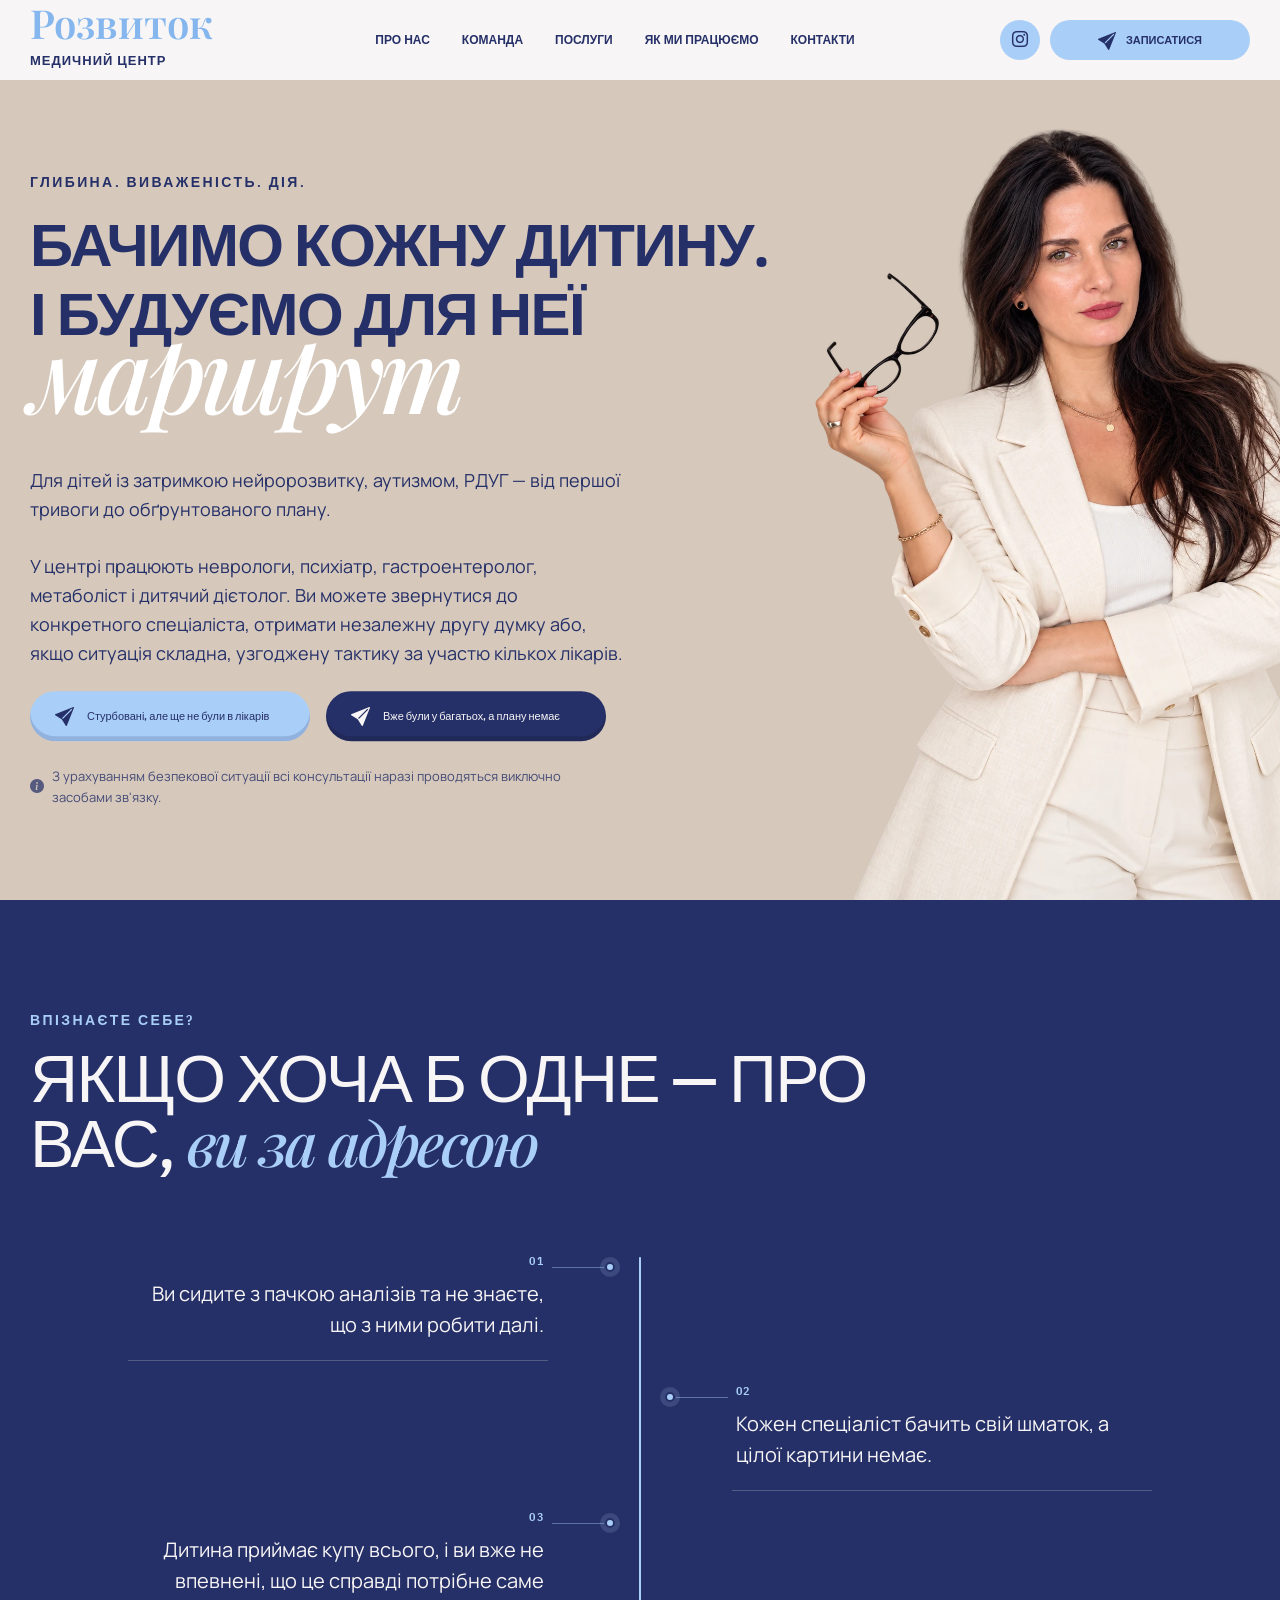
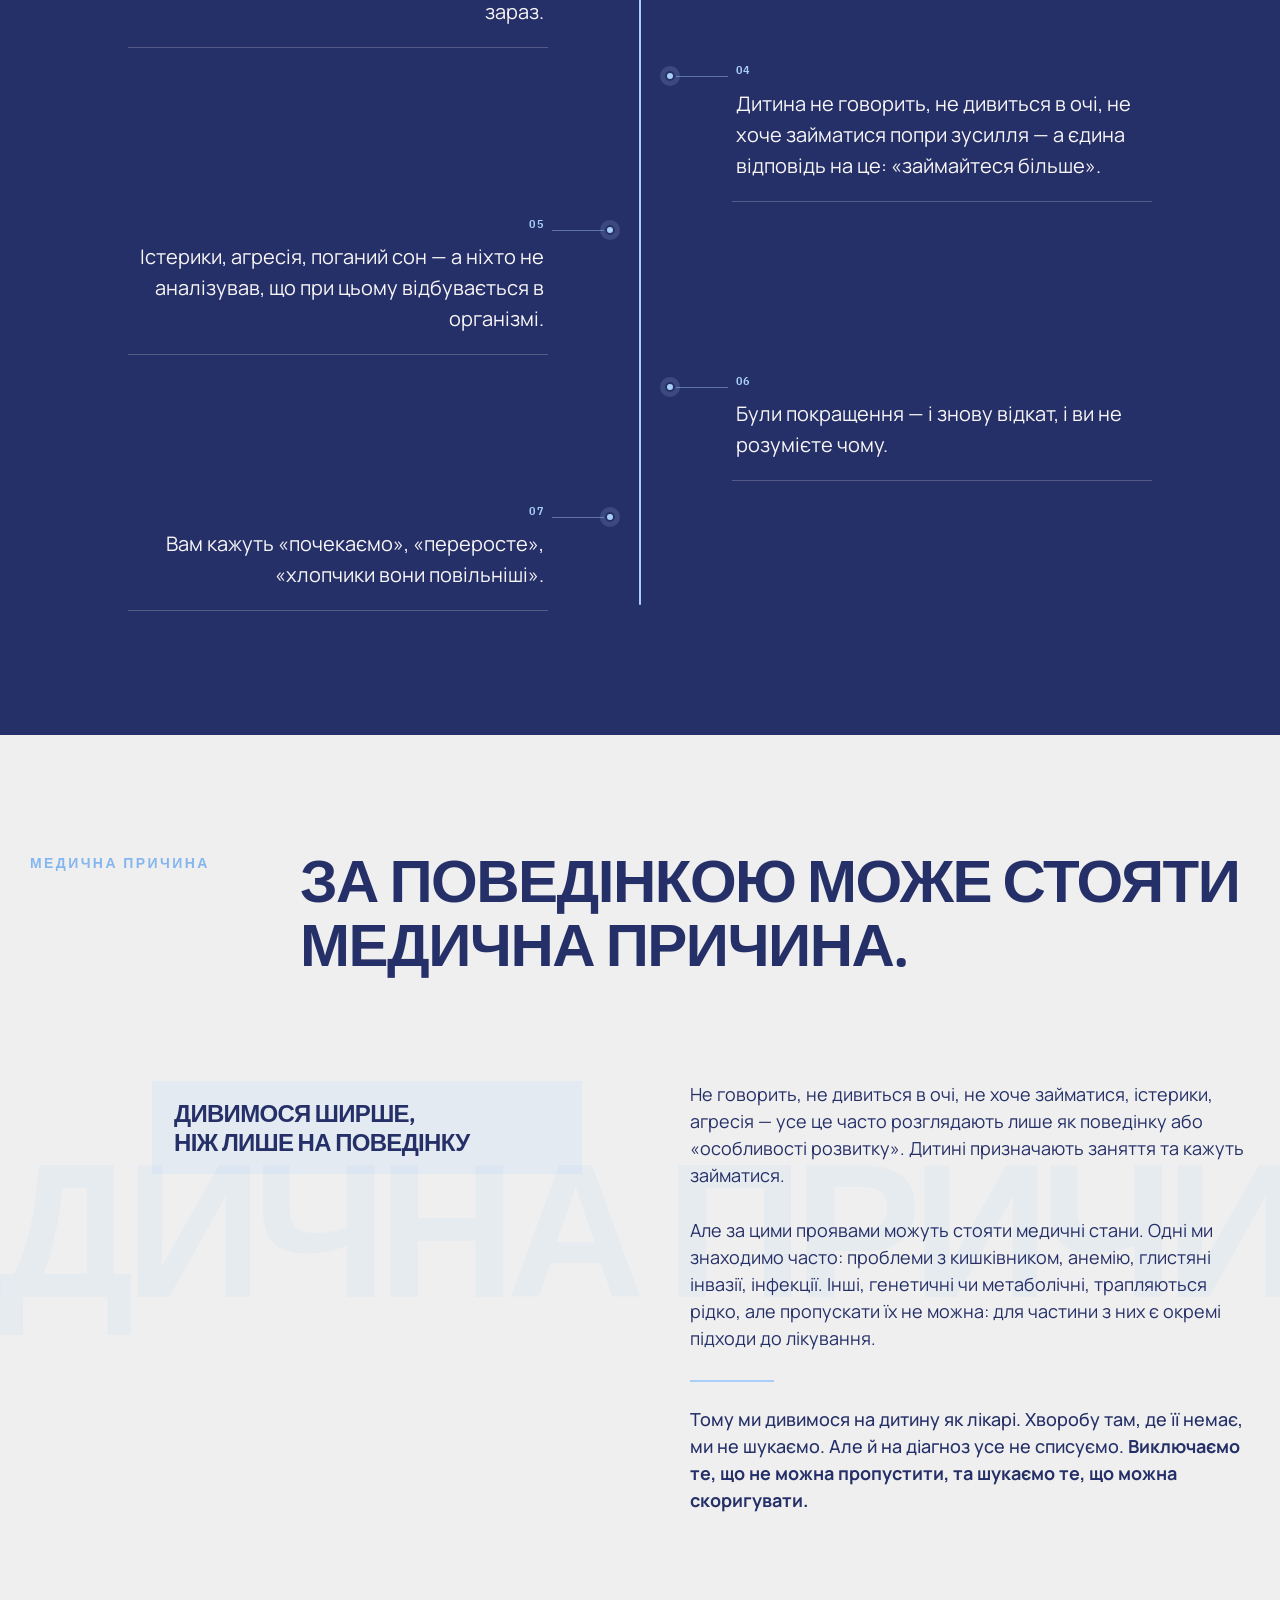
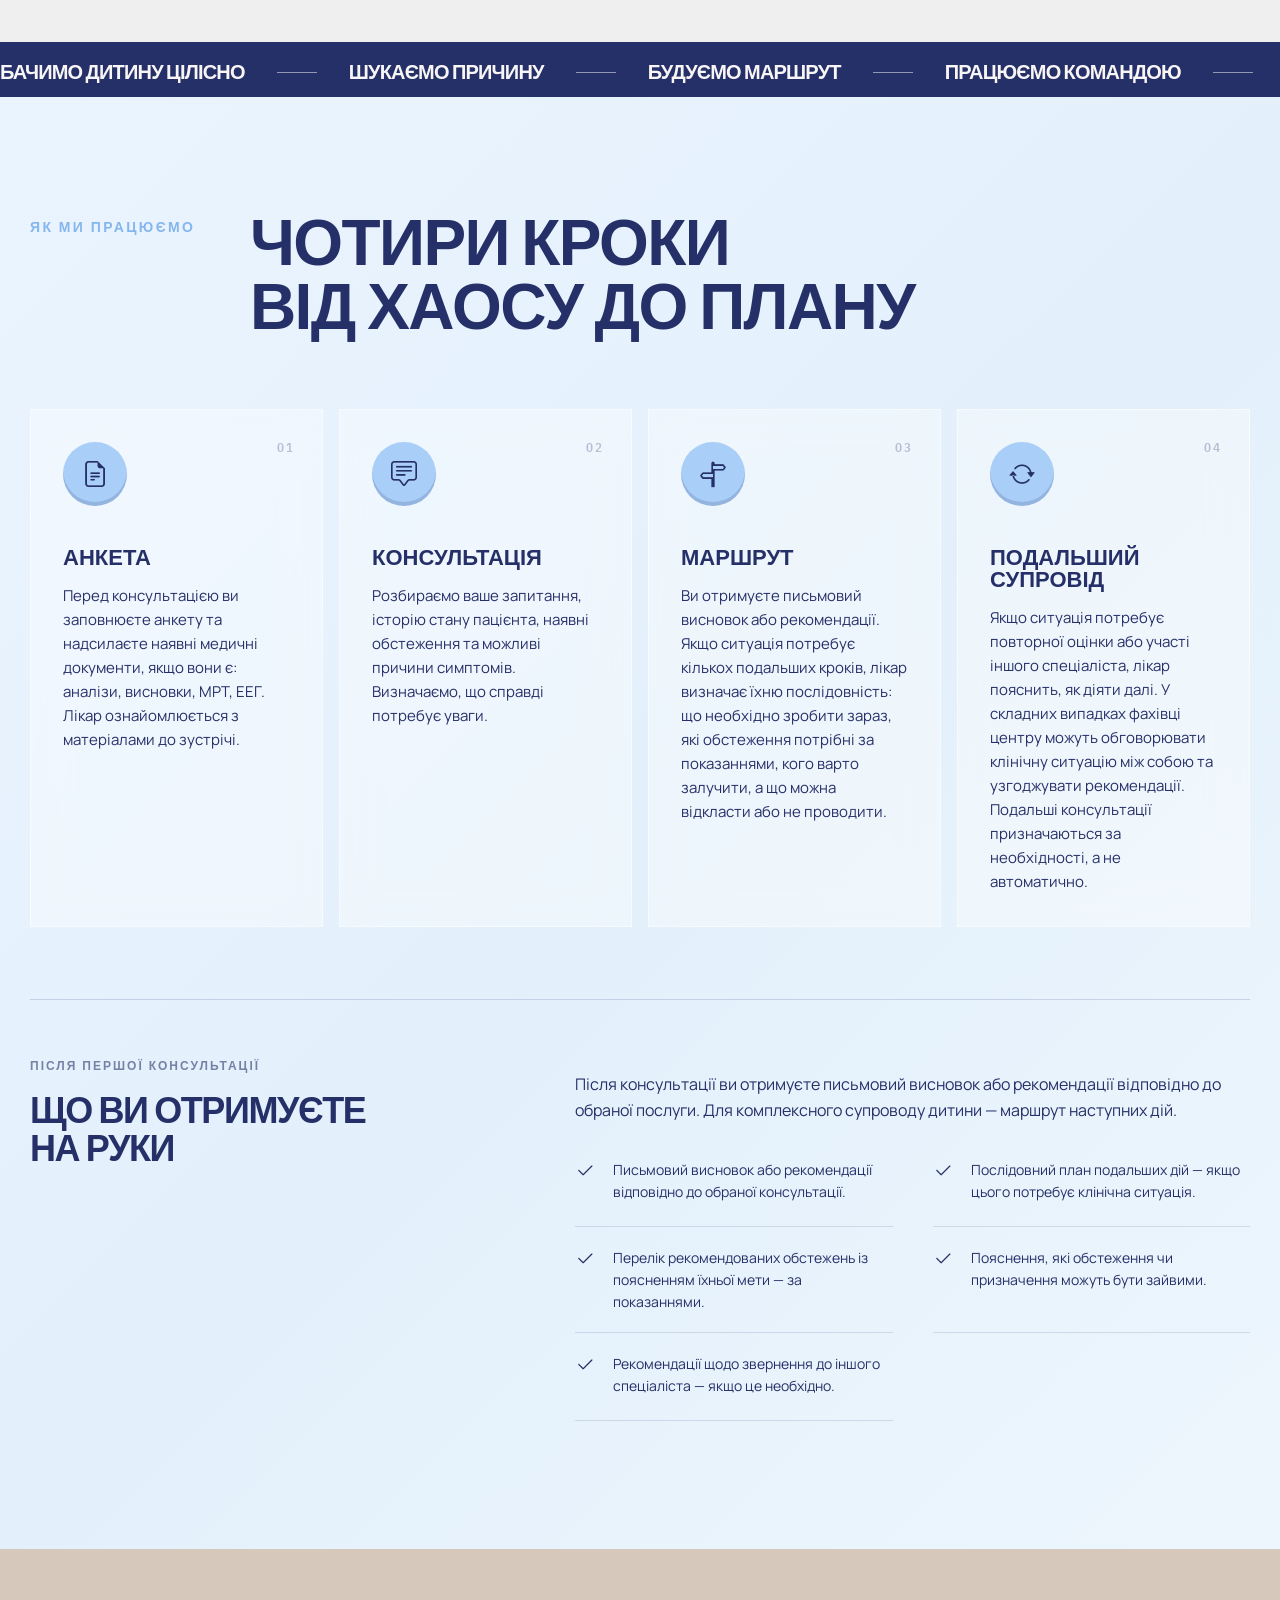
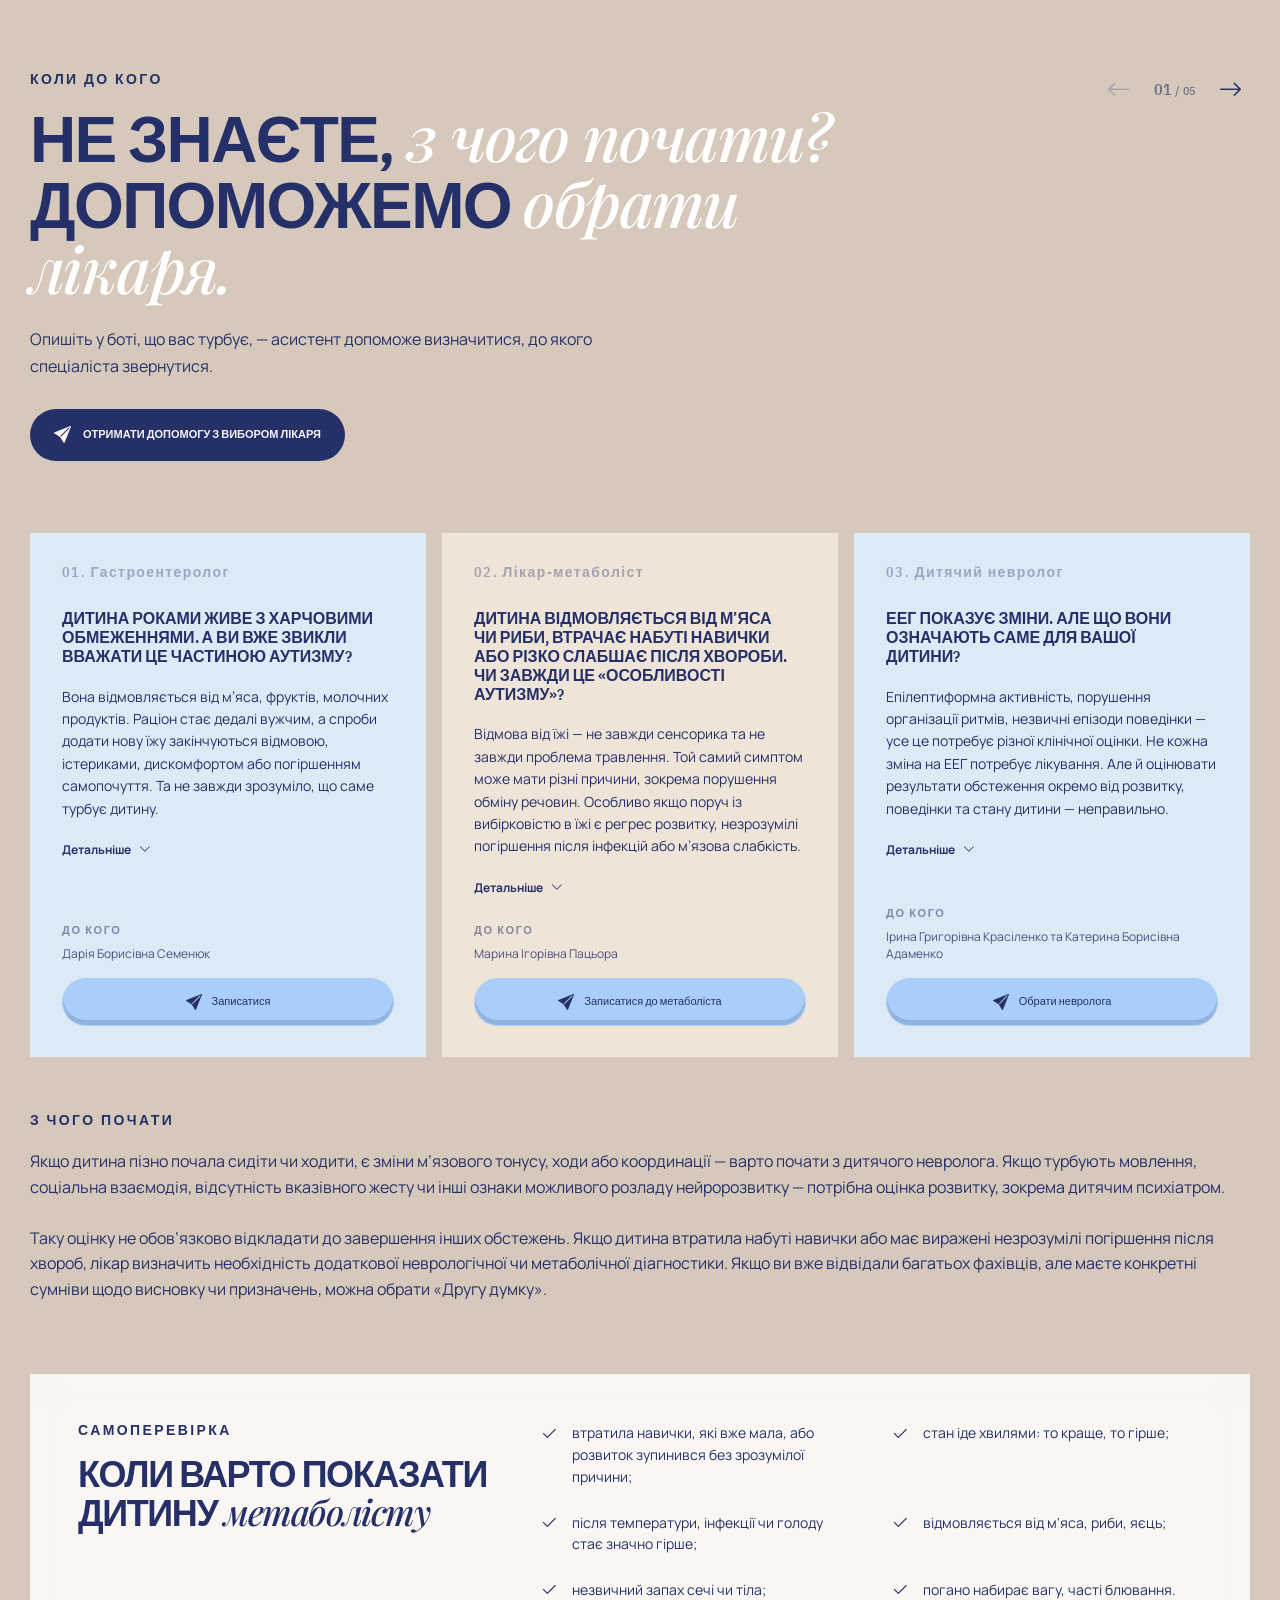
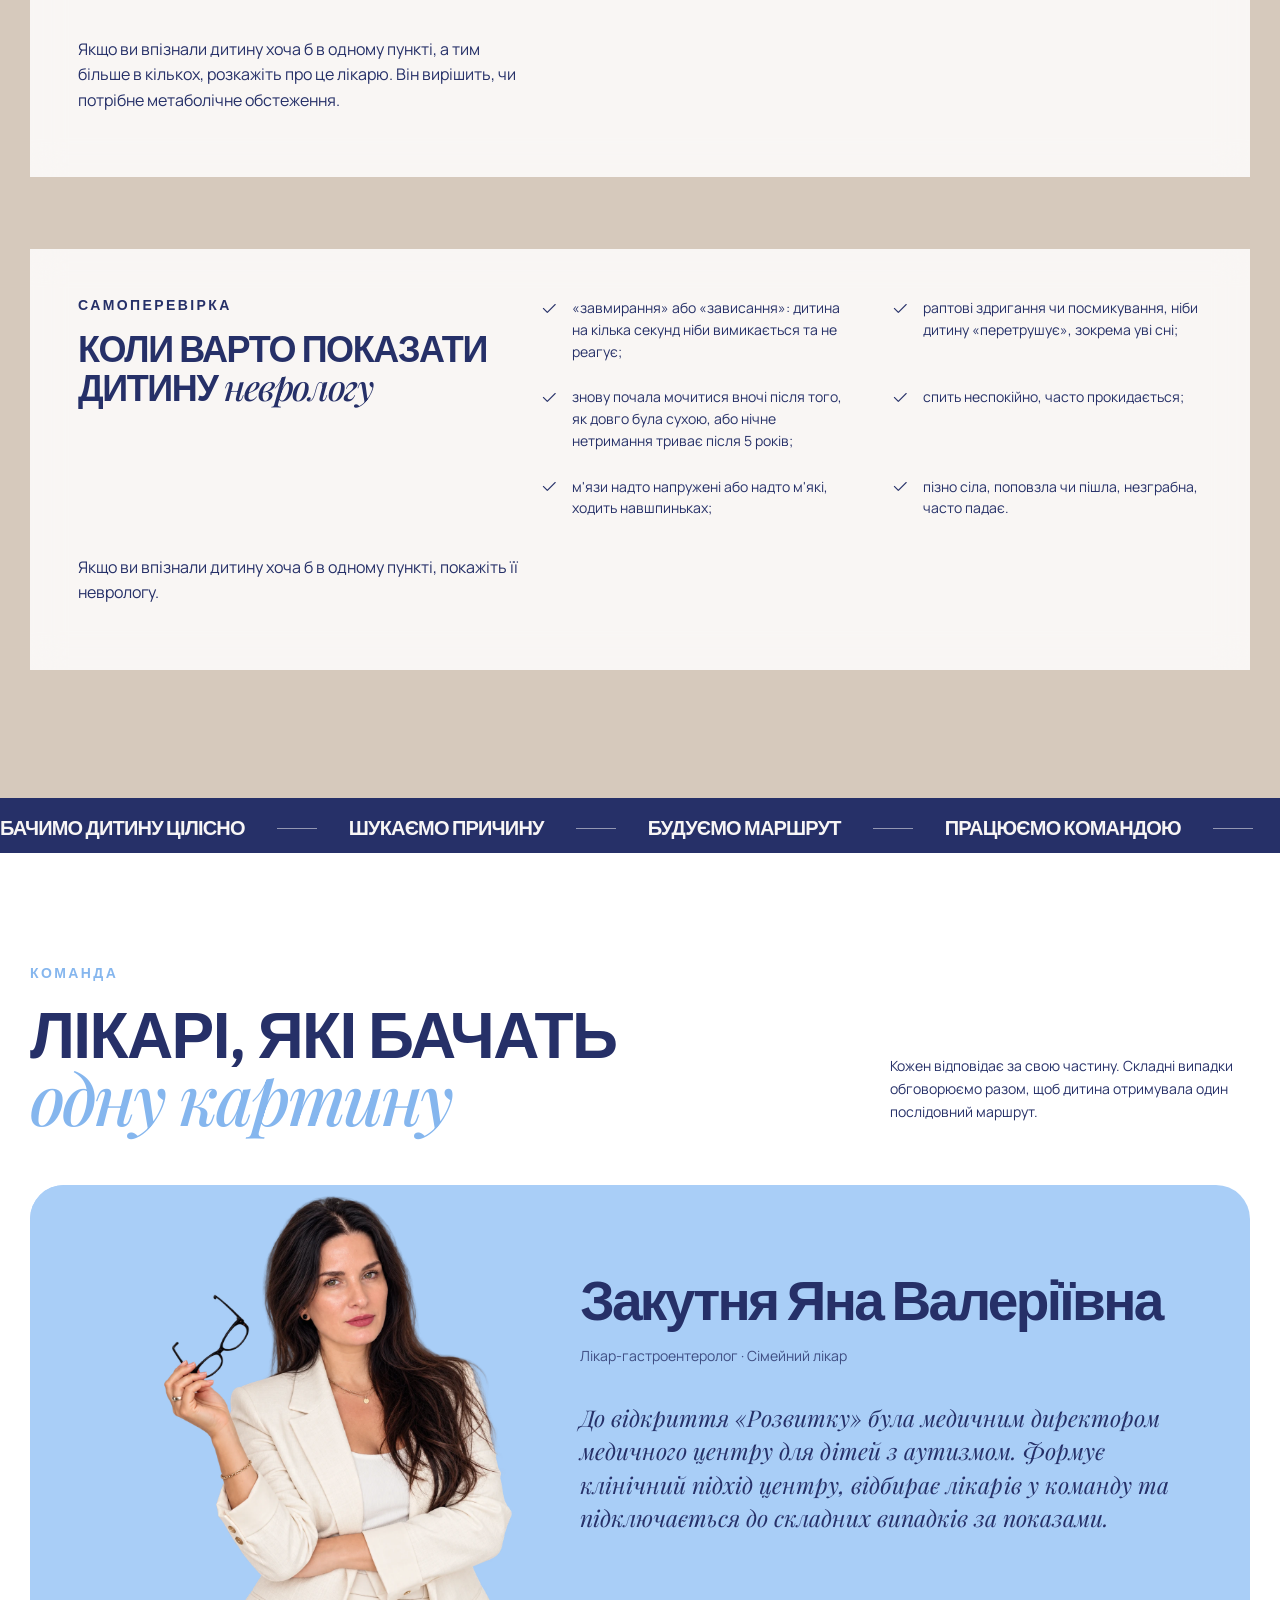
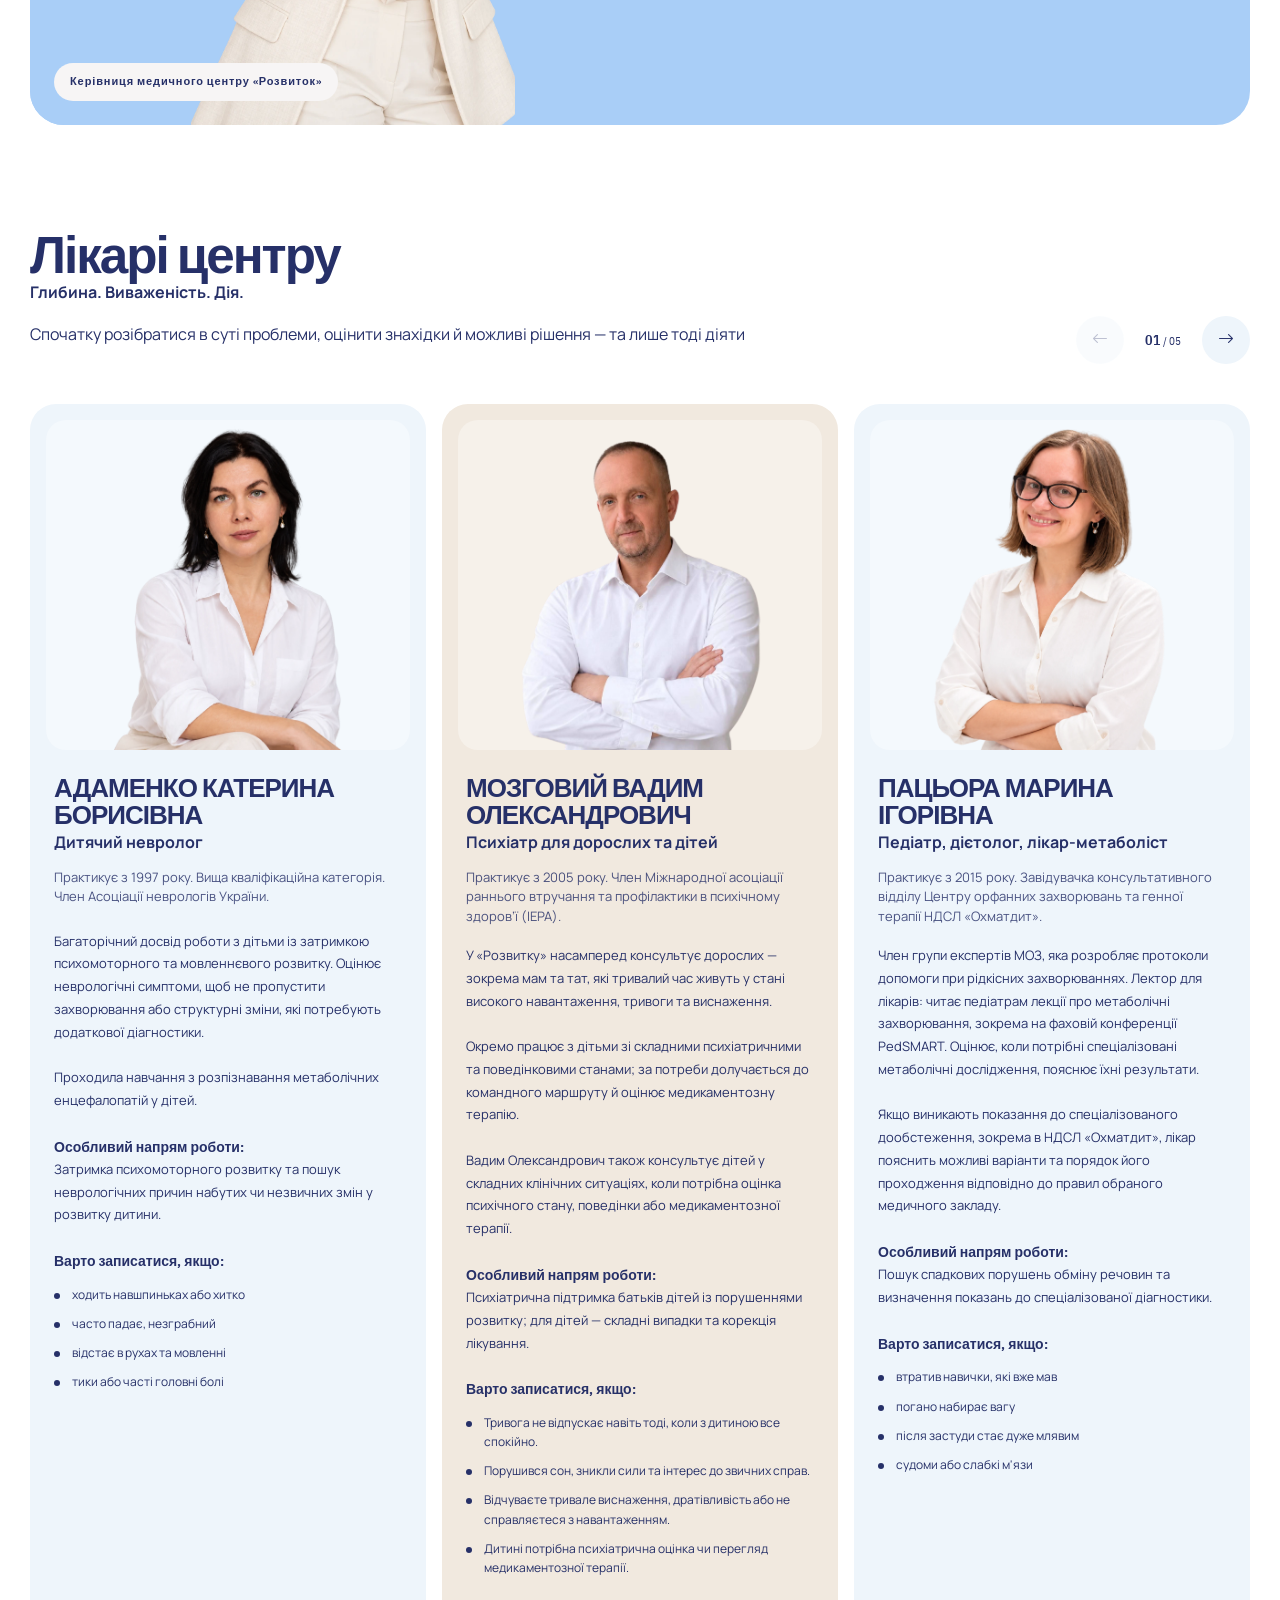
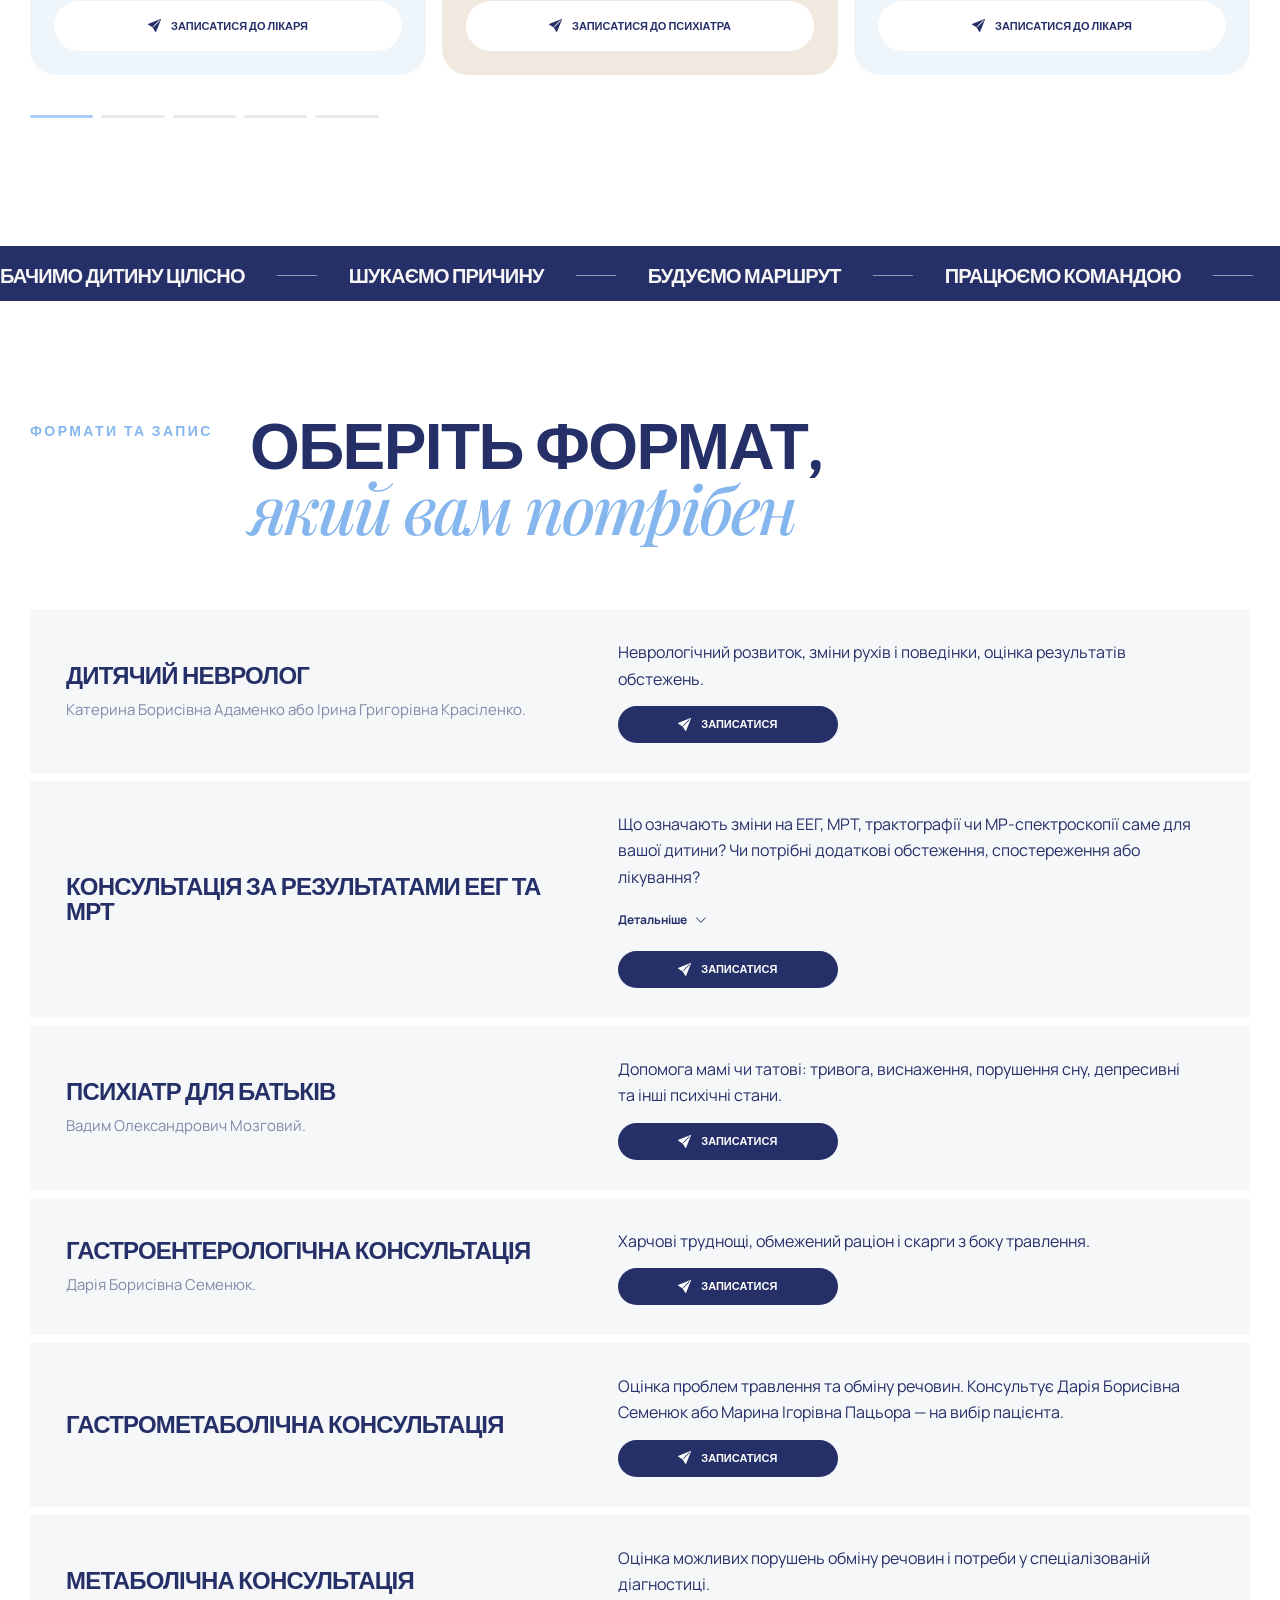
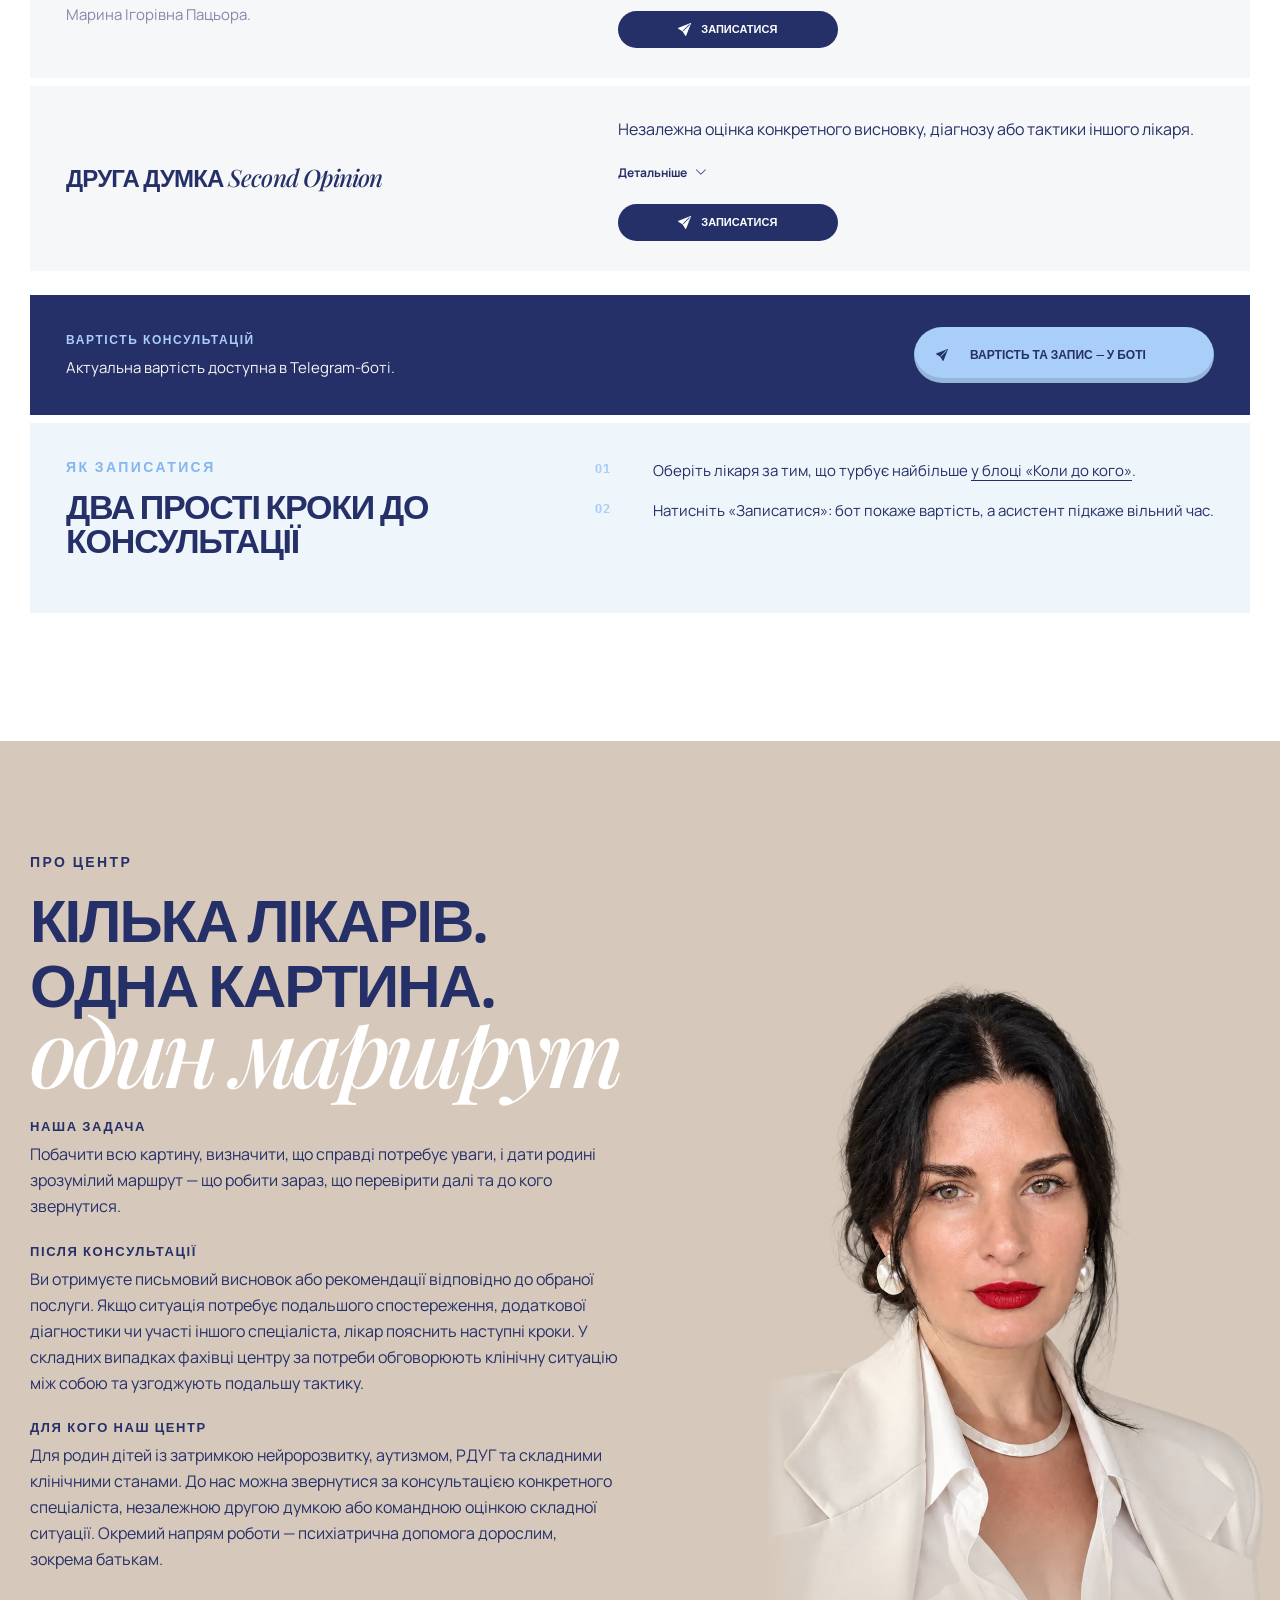
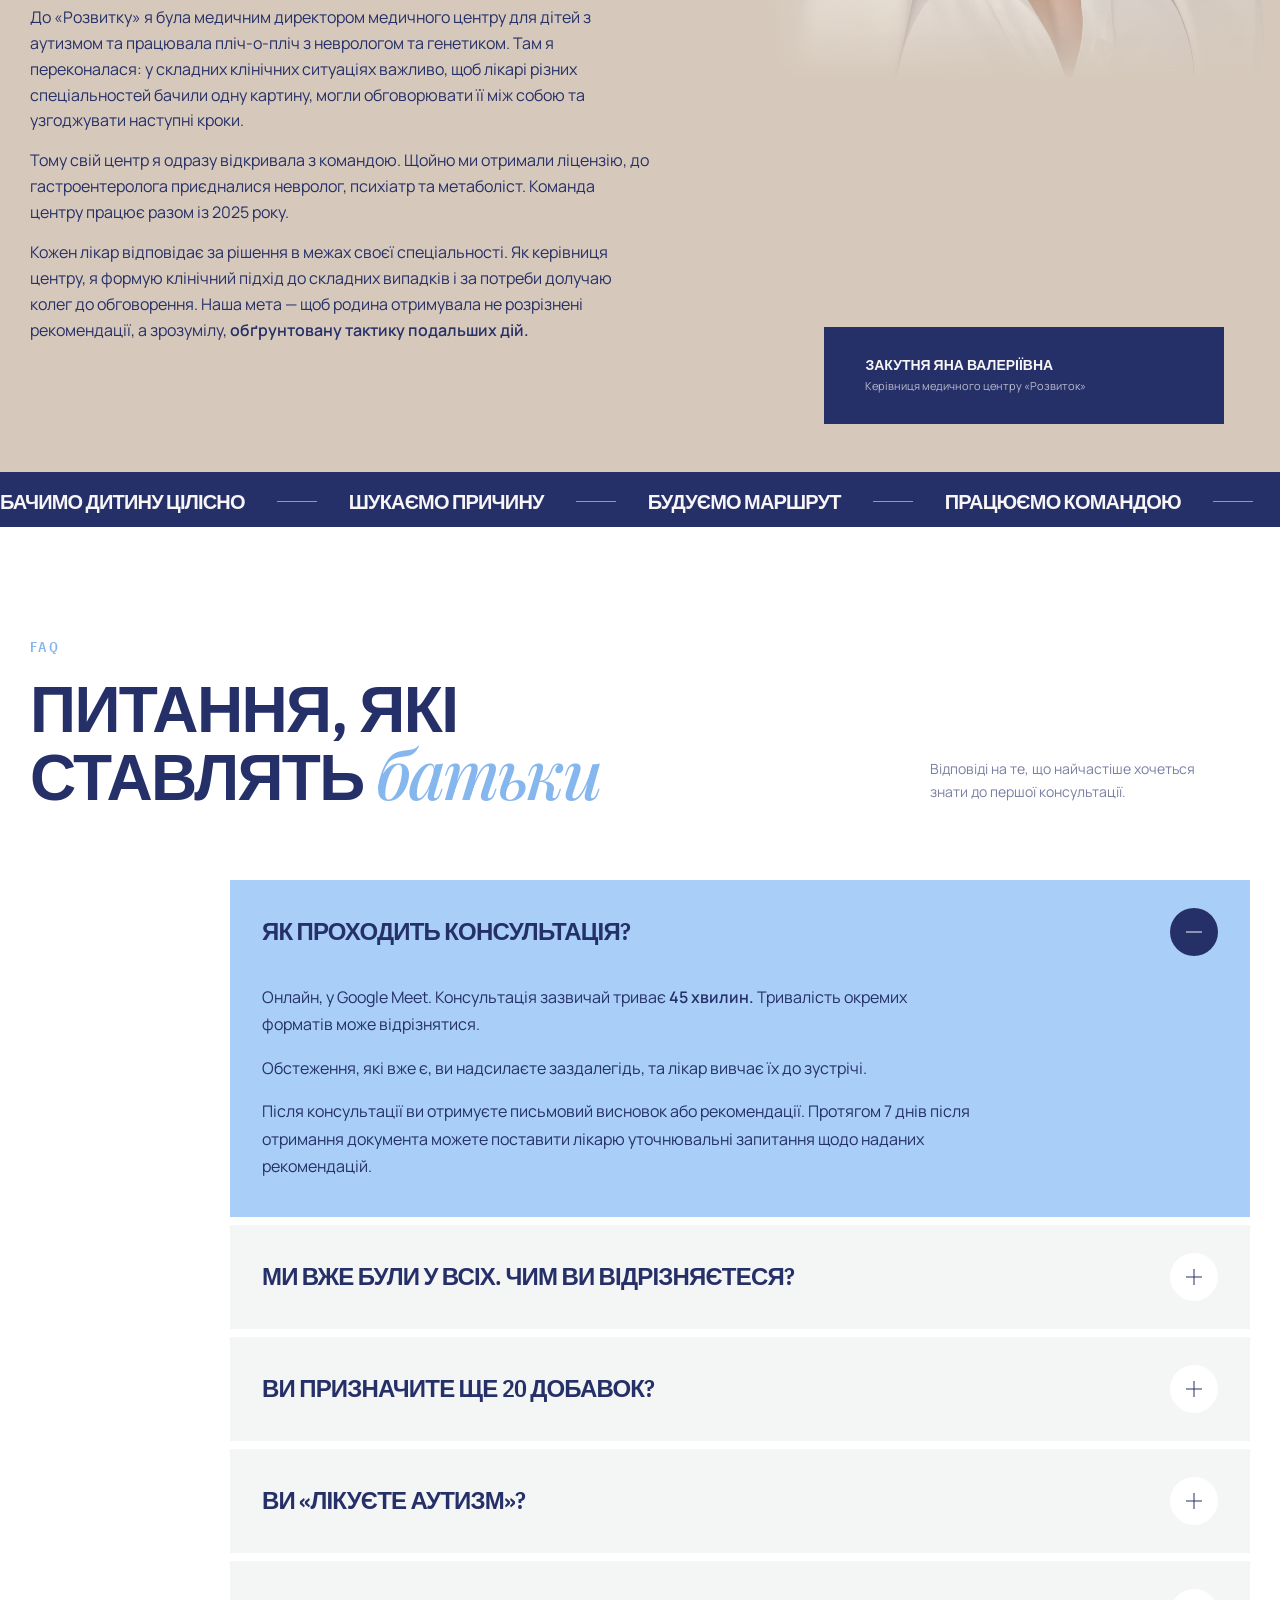
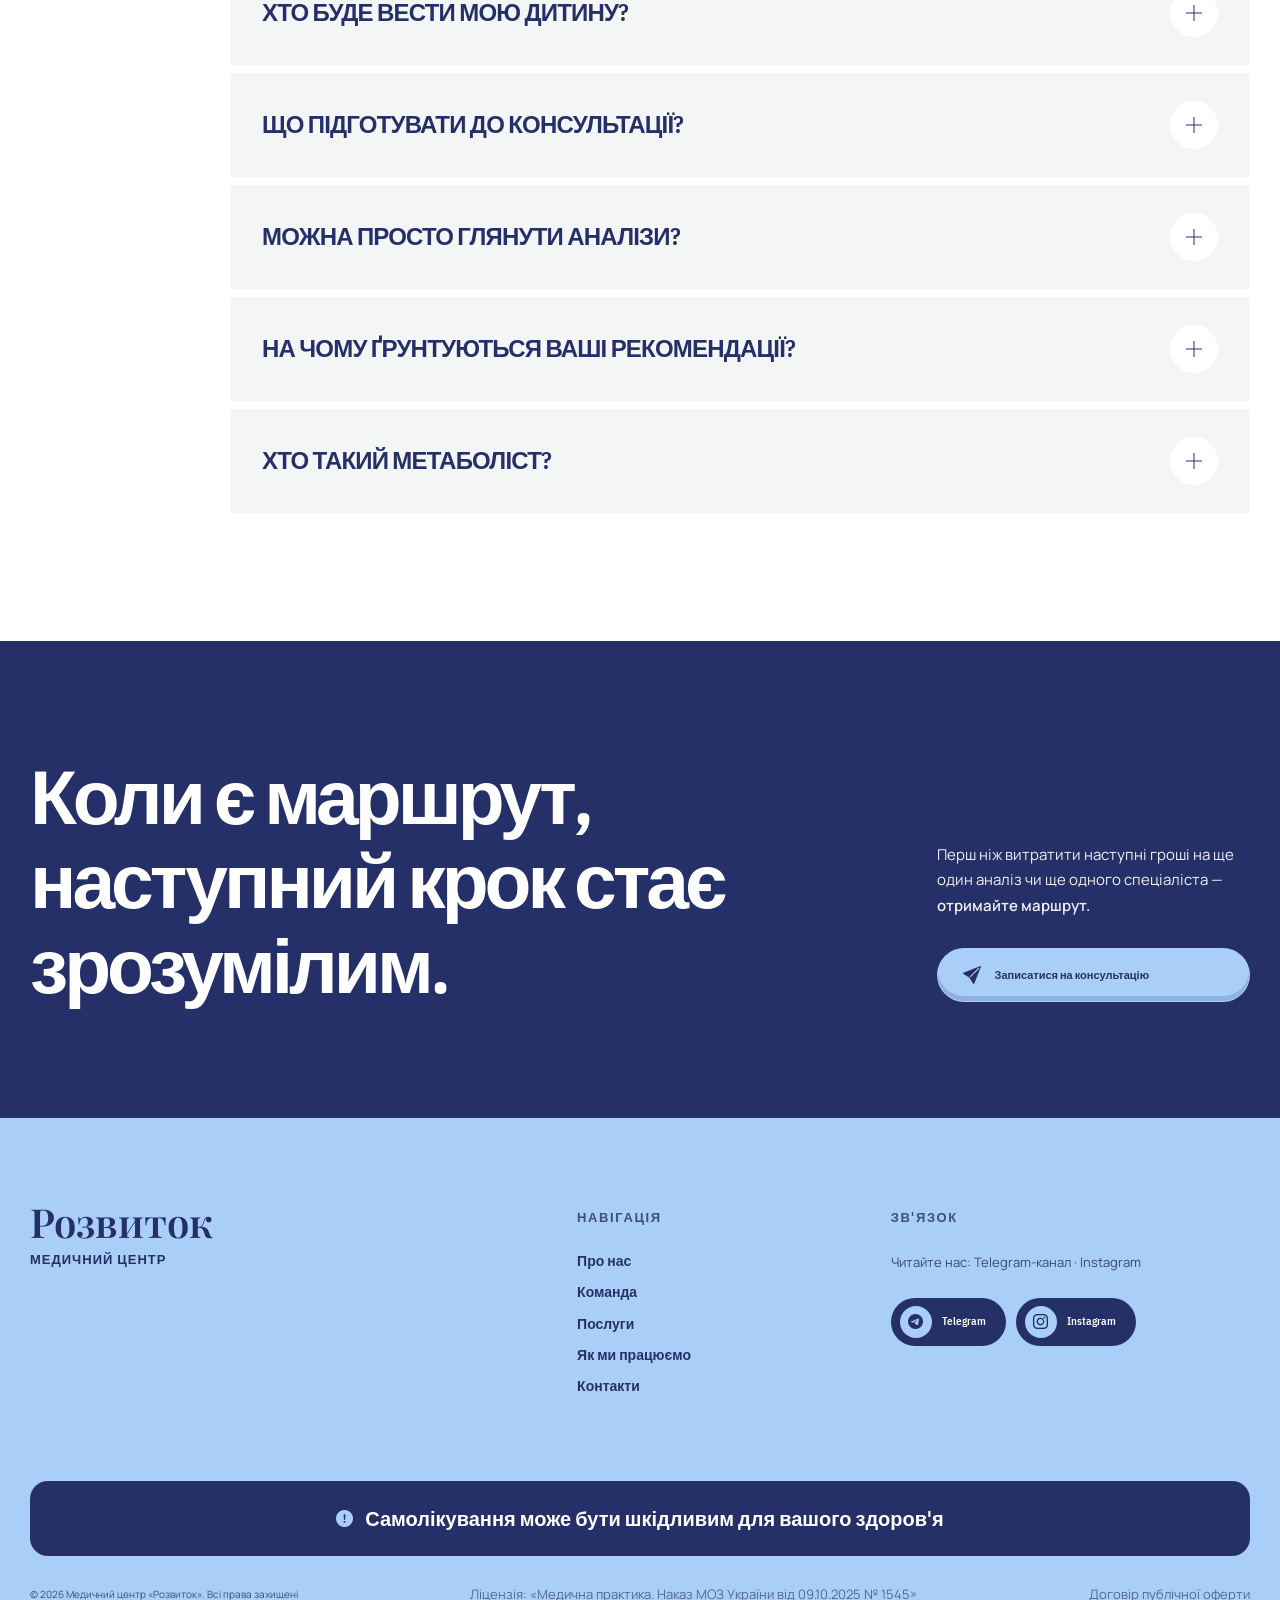
==== index.html @ c2122d0b "Add files via upload" ====
<!doctype html>
<html lang="uk">
  <head>
    <meta charset="UTF-8" />
    <meta name="viewport" content="width=device-width, initial-scale=1.0" />
    <meta
      name="description"
      content="Розвиток — медичний центр для дітей із затримкою нейророзвитку, аутизмом та РДУГ."
    />
    <title>Розвиток — медичний центр</title>

    <link rel="canonical" href="https://medcenter-rozvytok.com.ua/" />
    <link rel="icon" type="image/svg+xml" href="favicon.ico" />
    <meta name="theme-color" content="#263068" />
    <meta property="og:type" content="website" />
    <meta property="og:locale" content="uk_UA" />
    <meta property="og:site_name" content="Розвиток — медичний центр" />
    <meta property="og:title" content="Розвиток — медичний центр для дітей" />
    <meta
      property="og:description"
      content="Бачимо кожну дитину. І будуємо для неї маршрут. Консультації фахівців із нейророзвитку, аутизму та РДУГ."
    />
    <meta property="og:url" content="https://medcenter-rozvytok.com.ua/" />
    <meta
      property="og:image"
      content="https://medcenter-rozvytok.com.ua/og-image.jpg"
    />
    <meta
      property="og:image:secure_url"
      content="https://medcenter-rozvytok.com.ua/og-image.jpg"
    />
    <meta property="og:image:type" content="image/jpeg" />
    <meta property="og:image:width" content="1200" />
    <meta property="og:image:height" content="630" />
    <meta
      property="og:image:alt"
      content="Розвиток — медичний центр. Бачимо кожну дитину і будуємо для неї маршрут."
    />
    <meta name="twitter:card" content="summary_large_image" />
    <meta name="twitter:title" content="Розвиток — медичний центр для дітей" />
    <meta
      name="twitter:description"
      content="Бачимо кожну дитину. І будуємо для неї маршрут."
    />
    <meta
      name="twitter:image"
      content="https://medcenter-rozvytok.com.ua/og-image.jpg"
    />

    <link rel="preconnect" href="https://fonts.googleapis.com" />
    <link rel="preconnect" href="https://fonts.gstatic.com" crossorigin />
    <link
      href="https://fonts.googleapis.com/css2?family=IBM+Plex+Sans+Condensed:ital,wght@0,300;0,400;0,500;0,600;0,700;1,300;1,400&family=Manrope:wght@400;500&family=Playfair+Display:ital,wght@1,500;1,600&display=swap"
      rel="stylesheet"
    />
    <link
      rel="stylesheet"
      href="https://cdn.jsdelivr.net/npm/bootstrap-icons@1.11.3/font/bootstrap-icons.min.css"
    />
    <link rel="stylesheet" href="style.css" />
  </head>
  <body data-ga4-id="" data-meta-pixel-id="">
    <header class="header">
      <div class="container header__inner">
        <a
          class="brand brand--signature"
          href="#top"
          aria-label="Розвиток — медичний центр"
        >
          <span class="brand__word"
            ><span class="brand__accent">Розвиток</span></span
          >
          <small>медичний центр</small>
        </a>
        <nav class="nav" aria-label="Головна навігація">
          <a href="#about">Про нас</a><a href="#team">Команда</a
          ><a href="#services">Послуги</a><a href="#process">Як ми працюємо</a
          ><a href="#contacts">Контакти</a>
        </nav>

        <div class="header__actions">
          <a
            class="header__instagram"
            href="https://www.instagram.com/dr.yanazakutnia/"
            target="_blank"
            rel="noopener"
            aria-label="Instagram медичного центру"
            ><i class="bi bi-instagram" aria-hidden="true"></i
          ></a>
          <a
            class="consult"
            href="https://rozvitok-medcenter-bot.tg.pulse.is?utm_source=website&amp;utm_medium=referral&amp;utm_campaign=consultation"
            target="_blank"
            rel="noopener"
            data-track="booking"
            data-placement="header"
            aria-label="Записатись на консультацію"
          >
            <i class="bi bi-send-fill action__icon"></i><span>Записатися</span>
          </a>
        </div>
        <button
          class="burger"
          type="button"
          aria-label="Відкрити меню"
          aria-expanded="false"
        >
          <i></i><i></i><i></i>
        </button>
      </div>
      <div class="mobile-menu" aria-hidden="true">
        <nav>
          <a href="#about">Про нас</a><a href="#team">Команда</a
          ><a href="#services">Послуги</a><a href="#process">Як ми працюємо</a
          ><a href="#contacts">Контакти</a>
        </nav>
        <div class="mobile-menu__bottom">
          <p>Медичний центр для дітей та їхніх родин</p>
          <a
            class="mobile-menu__cta"
            href="https://rozvitok-medcenter-bot.tg.pulse.is?utm_source=website&amp;utm_medium=referral&amp;utm_campaign=consultation"
            target="_blank"
          >
            <i class="bi bi-send-fill action__icon"></i
            ><span>Записатись на консультацію</span></a
          >
          <a
            class="mobile-menu__instagram"
            href="https://www.instagram.com/dr.yanazakutnia/"
            target="_blank"
            rel="noopener"
          >
            <i class="bi bi-instagram" aria-hidden="true"></i
            ><span>Instagram</span>
          </a>
        </div>
      </div>
    </header>

    <main id="top">
      <section class="hero">
        <div class="container hero__layout">
          <div class="hero__copy">
            <p class="eyebrow reveal">Глибина. Виваженість. Дія.</p>
            <h1 class="hero__title reveal">
              Бачимо кожну дитину. <br />І будуємо для неї
            </h1>
            <div class="hero__route reveal"><em>маршрут</em></div>
            <p class="hero__lead reveal">
              Для дітей із затримкою нейророзвитку, аутизмом, РДУГ — від першої
              тривоги до обґрунтованого плану.
              <br />
              <br />
              У центрі працюють неврологи, психіатр, гастроентеролог, метаболіст
              і дитячий дієтолог. Ви можете звернутися до конкретного
              спеціаліста, отримати незалежну другу думку або, якщо ситуація
              складна, узгоджену тактику за участю кількох лікарів.
            </p>

            <div class="hero__actions reveal">
              <a
                class="action action--light"
                href="#services"
                data-track="hero-card"
                data-card-id="development_check"
                rel="noopener"
              >
                <i class="bi bi-send-fill action__icon"></i>
                <span>Стурбовані, але ще не були в лікарів</span>
              </a>
              <a
                class="action action--dark"
                href="https://rozvitok-medcenter-bot.tg.pulse.is?utm_source=website&amp;utm_medium=referral&amp;utm_campaign=consultation&amp;utm_content=hero_plan"
                data-track="hero-card"
                data-card-id="booking"
                data-placement="hero"
                target="_blank"
              >
                <i class="bi bi-send-fill action__icon"></i>
                <span>Вже були у багатьох, а плану немає</span>
              </a>
            </div>
            <p class="hero__note reveal is-visible">
              <i class="bi bi-info-circle-fill" aria-hidden="true"></i>
              <span>
                З урахуванням безпекової ситуації всі консультації наразі
                проводяться виключно засобами зв'язку.
              </span>
            </p>
          </div>

          <div class="hero__visual reveal">
            <div class="portrait">
              <img
                src="img/doctor.webp"
                alt="Фахівчиня медичного центру Розвиток"
              />
            </div>
          </div>
        </div>
      </section>

      <section class="recognize" id="recognize">
        <div class="container">
          <header class="recognize__head route-reveal">
            <p class="recognize__eyebrow">Впізнаєте себе?</p>
            <h2 class="recognize__title">
              Якщо хоча б одне — про вас,
              <em>ви за адресою</em>
            </h2>
          </header>

          <div class="route" aria-label="Ситуації, у яких ми можемо допомогти">
            <div class="route__line" aria-hidden="true">
              <svg viewBox="0 0 1000 1160" preserveAspectRatio="none">
                <path
                  class="route__path route__path--base"
                  d="M130 70 C450 70 790 80 830 225 C865 350 690 390 500 390 C280 390 130 440 155 575 C180 715 410 720 650 720 C835 720 895 790 840 900 C775 1035 430 1040 175 1090"
                />
                <path
                  class="route__path route__path--progress"
                  d="M130 70 C450 70 790 80 830 225 C865 350 690 390 500 390 C280 390 130 440 155 575 C180 715 410 720 650 720 C835 720 895 790 840 900 C775 1035 430 1040 175 1090"
                />
              </svg>
            </div>

            <article class="route__item route__item--1 route-reveal">
              <span class="route__number">01</span>
              <p>
                Ви сидите з пачкою аналізів та не знаєте, що з ними робити далі.
              </p>
            </article>

            <article class="route__item route__item--2 route-reveal">
              <span class="route__number">02</span>
              <p>Кожен спеціаліст бачить свій шматок, а цілої картини немає.</p>
            </article>

            <article class="route__item route__item--3 route-reveal">
              <span class="route__number">03</span>
              <p>
                Дитина приймає купу всього, і ви вже не впевнені, що це справді
                потрібне саме зараз.
              </p>
            </article>

            <article class="route__item route__item--4 route-reveal">
              <span class="route__number">04</span>
              <p>
                Дитина не говорить, не дивиться в очі, не хоче займатися попри
                зусилля — а єдина відповідь на це: «займайтеся більше».
              </p>
            </article>

            <article class="route__item route__item--5 route-reveal">
              <span class="route__number">05</span>
              <p>
                Істерики, агресія, поганий сон — а ніхто не аналізував, що при
                цьому відбувається в організмі.
              </p>
            </article>

            <article class="route__item route__item--6 route-reveal">
              <span class="route__number">06</span>
              <p>Були покращення — і знову відкат, і ви не розумієте чому.</p>
            </article>

            <article class="route__item route__item--7 route-reveal">
              <span class="route__number">07</span>
              <p>
                Вам кажуть «почекаємо», «переросте», «хлопчики вони повільніші».
              </p>
            </article>
          </div>
        </div>
      </section>
      <section class="medical-reason" id="medical-reason">
        <div class="medical-reason__word" aria-hidden="true">
          МЕДИЧНА ПРИЧИНА
        </div>

        <div class="container medical-reason__inner">
          <p class="medical-reason__eyebrow section-reveal">Медична причина</p>

          <div class="medical-reason__top">
            <h2 class="medical-reason__title section-reveal">
              За поведінкою може стояти<br />
              <span>медична причина.</span>
            </h2>
          </div>

          <div class="medical-reason__content">
            <aside class="medical-reason__aside section-reveal">
              <p>
                Дивимося ширше,<br />
                ніж лише на поведінку
              </p>
            </aside>

            <div class="medical-reason__copy">
              <p class="section-reveal">
                Не говорить, не дивиться в очі, не хоче займатися, істерики,
                агресія — усе це часто розглядають лише як поведінку або
                «особливості розвитку». Дитині призначають заняття та кажуть
                займатися.
              </p>
              <p class="section-reveal">
                Але за цими проявами можуть стояти медичні стани. Одні ми
                знаходимо часто: проблеми з кишківником, анемію, глистяні
                інвазії, інфекції. Інші, генетичні чи метаболічні, трапляються
                рідко, але пропускати їх не можна: для частини з них є окремі
                підходи до лікування.
              </p>
              <p class="medical-reason__conclusion section-reveal">
                Тому ми дивимося на дитину як лікарі. Хворобу там, де її немає,
                ми не шукаємо. Але й на діагноз усе не списуємо.
                <strong
                  >Виключаємо те, що не можна пропустити, та шукаємо те, що
                  можна скоригувати.</strong
                >
              </p>
            </div>
          </div>
        </div>
      </section>
      <section class="marquee" aria-label="Напрями роботи медичного центру">
        <div class="marquee__track">
          <div class="marquee__group">
            <span>Бачимо дитину цілісно</span>
            <i></i>
            <span>Шукаємо причину</span>
            <i></i>
            <span>Будуємо маршрут</span>
            <i></i>
            <span>Працюємо командою</span>
            <i></i>
          </div>

          <div class="marquee__group" aria-hidden="true">
            <span>Бачимо дитину цілісно</span>
            <i></i>
            <span>Шукаємо причину</span>
            <i></i>
            <span>Будуємо маршрут</span>
            <i></i>
            <span>Працюємо командою</span>
            <i></i>
          </div>
        </div>
      </section>
      <section class="work-process" id="process">
        <div class="container">
          <header class="section-head work-process__head">
            <p class="section-label section-reveal">Як ми працюємо</p>

            <h2 class="section-heading section-reveal">
              Чотири кроки<br />
              від хаосу до плану
            </h2>
          </header>

          <div class="work-process__grid">
            <article class="glass-card process-card section-reveal">
              <span class="process-card__number">01</span>

              <div class="process-card__icon">
                <i class="bi bi-file-earmark-text"></i>
              </div>

              <div class="process-card__content">
                <h3>Анкета</h3>

                <p>
                  Перед консультацією ви заповнюєте анкету та надсилаєте наявні
                  медичні документи, якщо вони є: аналізи, висновки, МРТ, ЕЕГ.
                  Лікар ознайомлюється з матеріалами до зустрічі.
                </p>
              </div>
            </article>

            <article class="glass-card process-card section-reveal">
              <span class="process-card__number">02</span>

              <div class="process-card__icon">
                <i class="bi bi-chat-square-text"></i>
              </div>

              <div class="process-card__content">
                <h3>Консультація</h3>

                <p>
                  Розбираємо ваше запитання, історію стану пацієнта, наявні
                  обстеження та можливі причини симптомів. Визначаємо, що
                  справді потребує уваги.
                </p>
              </div>
            </article>

            <article class="glass-card process-card section-reveal">
              <span class="process-card__number">03</span>

              <div class="process-card__icon">
                <i class="bi bi-signpost-split"></i>
              </div>

              <div class="process-card__content">
                <h3>Маршрут</h3>

                <p>
                  Ви отримуєте письмовий висновок або рекомендації. Якщо
                  ситуація потребує кількох подальших кроків, лікар визначає
                  їхню послідовність: що необхідно зробити зараз, які обстеження
                  потрібні за показаннями, кого варто залучити, а що можна
                  відкласти або не проводити.
                </p>
              </div>
            </article>

            <article class="glass-card process-card section-reveal">
              <span class="process-card__number">04</span>

              <div class="process-card__icon">
                <i class="bi bi-arrow-repeat"></i>
              </div>

              <div class="process-card__content">
                <h3>Подальший супровід</h3>

                <p>
                  Якщо ситуація потребує повторної оцінки або участі іншого
                  спеціаліста, лікар пояснить, як діяти далі. У складних
                  випадках фахівці центру можуть обговорювати клінічну ситуацію
                  між собою та узгоджувати рекомендації. Подальші консультації
                  призначаються за необхідності, а не автоматично.
                </p>
              </div>
            </article>
          </div>

          <div class="work-process__result section-reveal">
            <div class="work-process__result-title">
              <span>Після першої консультації</span>

              <h3>
                Що ви отримуєте<br />
                на руки
              </h3>
            </div>

            <div>
              <p>
                Після консультації ви отримуєте письмовий висновок або
                рекомендації відповідно до обраної послуги. Для комплексного
                супроводу дитини — маршрут наступних дій.
              </p>

              <ul class="result-list">
                <li>
                  <i class="bi bi-check2"></i>
                  <span>
                    Письмовий висновок або рекомендації відповідно до обраної
                    консультації.
                  </span>
                </li>

                <li>
                  <i class="bi bi-check2"></i>
                  <span>
                    Послідовний план подальших дій — якщо цього потребує
                    клінічна ситуація.
                  </span>
                </li>

                <li>
                  <i class="bi bi-check2"></i>
                  <span>
                    Перелік рекомендованих обстежень із поясненням їхньої мети —
                    за показаннями.
                  </span>
                </li>

                <li>
                  <i class="bi bi-check2"></i>
                  <span>
                    Пояснення, які обстеження чи призначення можуть бути
                    зайвими.
                  </span>
                </li>

                <li>
                  <i class="bi bi-check2"></i>
                  <span>
                    Рекомендації щодо звернення до іншого спеціаліста — якщо це
                    необхідно.
                  </span>
                </li>
              </ul>
            </div>
          </div>
        </div>
      </section>
      <section class="doctor-guide" id="services">
        <div class="container">
          <!-- Section head -->
          <header class="section-head doctor-guide__head">
            <div class="doctor-guide__intro">
              <p class="section-label section-reveal">Коли до кого</p>
              <h2 class="section-heading section-reveal">
                Не знаєте, <em>з чого почати?</em> Допоможемо
                <em>обрати лікаря.</em>
              </h2>

              <p class="doctor-guide__description section-reveal">
                Опишіть у боті, що вас турбує, — асистент допоможе визначитися,
                до якого спеціаліста звернутися.
              </p>

              <a
                class="doctor-guide__cta section-reveal"
                href="https://rozvitok-medcenter-bot.tg.pulse.is?utm_source=website&amp;utm_medium=referral&amp;utm_campaign=consultation"
                target="_blank"
                rel="noopener"
                data-track="booking"
                data-placement="doctor-guide"
              >
                <i class="bi bi-send-fill" aria-hidden="true"></i>
                <span>Отримати допомогу з вибором лікаря</span>
              </a>
            </div>

            <div class="carousel-nav section-reveal">
              <button
                class="carousel-nav__btn doctor-guide__prev"
                type="button"
                aria-label="Попередня картка"
              >
                <i class="bi bi-arrow-left"></i>
              </button>

              <span class="carousel-nav__count">
                <strong>01</strong> / 05
              </span>

              <button
                class="carousel-nav__btn doctor-guide__next"
                type="button"
                aria-label="Наступна картка"
              >
                <i class="bi bi-arrow-right"></i>
              </button>
            </div>
          </header>

          <!-- Carousel -->
          <div class="doctor-guide__viewport section-reveal">
            <div class="doctor-guide__track">
              <!-- 01 -->
              <article class="doctor-card doctor-card--blue">
                <span class="doctor-card__number">01. Гастроентеролог</span>

                <div class="doctor-card__body">
                  <h3>
                    Дитина роками живе з харчовими обмеженнями. А ви вже звикли
                    вважати це частиною аутизму?
                  </h3>

                  <div class="doctor-card__info">
                    <p>
                      Вона відмовляється від м’яса, фруктів, молочних продуктів.
                      Раціон стає дедалі вужчим, а спроби додати нову їжу
                      закінчуються відмовою, істериками, дискомфортом або
                      погіршенням самопочуття. Та не завжди зрозуміло, що саме
                      турбує дитину.
                    </p>
                    <button class="more" type="button" aria-expanded="false">
                      Детальніше
                      <i class="bi bi-chevron-down" aria-hidden="true"></i>
                    </button>

                    <div class="doctor-card__details" hidden>
                      <p>
                        Не кожна відмова від їжі пов’язана із сенсорними
                        особливостями. Іноді за нею стоять захворювання травної
                        системи, іноді — порушення обміну речовин.
                      </p>
                      <p>
                        Важливо з’ясувати причини харчових труднощів, перш ніж
                        прибирати з раціону черговий продукт.
                      </p>
                    </div>
                  </div>
                </div>

                <div class="doctor-card__footer">
                  <div class="doctor-card__doctor">
                    <span class="doctor-card__label"> До кого </span>

                    <small>Дарія Борисівна Семенюк</small>
                  </div>

                  <a
                    class="action action--light doctor-card__action"
                    href="https://rozvitok-medcenter-bot.tg.pulse.is?utm_source=website&amp;utm_medium=referral&amp;utm_campaign=consultation"
                    target="_blank"
                  >
                    <i
                      class="bi bi-send-fill action__icon"
                      aria-hidden="true"
                    ></i>

                    <span>Записатися</span>
                  </a>
                </div>
              </article>

              <!-- 02. Лікар-метаболіст -->
              <article class="doctor-card doctor-card--cream">
                <span class="doctor-card__number">02. Лікар-метаболіст</span>

                <div class="doctor-card__body">
                  <h3>
                    Дитина відмовляється від м’яса чи риби, втрачає набуті
                    навички або різко слабшає після хвороби. Чи завжди це
                    «особливості аутизму»?
                  </h3>

                  <div class="doctor-card__info">
                    <p>
                      Відмова від їжі — не завжди сенсорика та не завжди
                      проблема травлення. Той самий симптом може мати різні
                      причини, зокрема порушення обміну речовин. Особливо якщо
                      поруч із вибірковістю в їжі є регрес розвитку, незрозумілі
                      погіршення після інфекцій або м’язова слабкість.
                    </p>

                    <button class="more" type="button" aria-expanded="false">
                      Детальніше
                      <i class="bi bi-chevron-down" aria-hidden="true"></i>
                    </button>

                    <div class="doctor-card__details" hidden>
                      <p>
                        Перевірити, чи не пов’язані симптоми зі спадковими
                        порушеннями обміну, — завдання лікаря-метаболіста. Для
                        цього можуть знадобитися спеціалізовані дослідження,
                        яких немає в переліку стандартних аналізів. Якщо
                        виникають показання до спеціалізованого дообстеження,
                        зокрема в НДСЛ «Охматдит», лікар пояснить можливі
                        варіанти та порядок його проходження відповідно до
                        правил обраного медичного закладу.
                      </p>
                      <p>
                        Якщо водночас є і скарги з боку травлення, можна обрати
                        гастрометаболічну консультацію: лікар оцінить і
                        травлення, і обмін речовин.
                      </p>
                    </div>
                  </div>
                </div>

                <div class="doctor-card__footer">
                  <div class="doctor-card__doctor">
                    <span class="doctor-card__label">До кого</span>
                    <small>Марина Ігорівна Пацьора</small>
                  </div>

                  <a
                    class="action action--light doctor-card__action"
                    href="https://rozvitok-medcenter-bot.tg.pulse.is?utm_source=website&amp;utm_medium=referral&amp;utm_campaign=consultation"
                    target="_blank"
                    rel="noopener noreferrer"
                  >
                    <i
                      class="bi bi-send-fill action__icon"
                      aria-hidden="true"
                    ></i>
                    <span>Записатися до метаболіста</span>
                  </a>
                </div>
              </article>

              <!-- 03. Дитячий невролог -->
              <article class="doctor-card doctor-card--blue">
                <span class="doctor-card__number">03. Дитячий невролог</span>

                <div class="doctor-card__body">
                  <h3>
                    ЕЕГ показує зміни. Але що вони означають саме для вашої
                    дитини?
                  </h3>

                  <div class="doctor-card__info">
                    <p>
                      Епілептиформна активність, порушення організації ритмів,
                      незвичні епізоди поведінки — усе це потребує різної
                      клінічної оцінки. Не кожна зміна на ЕЕГ потребує
                      лікування. Але й оцінювати результати обстеження окремо
                      від розвитку, поведінки та стану дитини — неправильно.
                    </p>

                    <button class="more" type="button" aria-expanded="false">
                      Детальніше
                      <i class="bi bi-chevron-down" aria-hidden="true"></i>
                    </button>

                    <div class="doctor-card__details" hidden>
                      <p>
                        Важливо не просто прочитати висновок ЕЕГ, а зрозуміти
                        його клінічне значення та визначити подальшу тактику.
                      </p>
                    </div>
                  </div>
                </div>

                <div class="doctor-card__footer">
                  <div class="doctor-card__doctor">
                    <span class="doctor-card__label">До кого</span>
                    <small>
                      Ірина Григорівна Красіленко та Катерина Борисівна Адаменко
                    </small>
                  </div>

                  <a
                    class="action action--light doctor-card__action"
                    href="https://rozvitok-medcenter-bot.tg.pulse.is?utm_source=website&amp;utm_medium=referral&amp;utm_campaign=consultation"
                    target="_blank"
                    rel="noopener noreferrer"
                  >
                    <i
                      class="bi bi-send-fill action__icon"
                      aria-hidden="true"
                    ></i>
                    <span>Обрати невролога</span>
                  </a>
                </div>
              </article>

              <!-- 04. Психіатр · насамперед для мами -->
              <article class="doctor-card doctor-card--cream">
                <span class="doctor-card__number"
                  >04. Психіатр · насамперед для мами</span
                >

                <div class="doctor-card__body">
                  <h3>
                    Ти мама. Ти роками шукаєш допомогу для дитини. А коли
                    востаннє тебе запитували, як почуваєшся саме ти?
                  </h3>

                  <div class="doctor-card__info">
                    <p>
                      Ти звикла бути сильною: тримати під контролем лікування,
                      обстеження, заняття й щоденні справи. Навіть коли сил
                      майже не залишилося.
                    </p>

                    <button class="more" type="button" aria-expanded="false">
                      Детальніше
                      <i class="bi bi-chevron-down" aria-hidden="true"></i>
                    </button>

                    <div class="doctor-card__details" hidden>
                      <p>
                        Тривога, виснаження, безсоння, відчуття, що ти більше не
                        справляєшся, — не те, із чим обов’язково залишатися сам
                        на сам. Допомога може бути потрібна й тобі.
                      </p>
                      <p>
                        Вадим Олександрович Мозговий консультує дорослих із
                        тривожними, депресивними станами, порушеннями сну та
                        іншими труднощами психічного здоров’я. На консультації
                        можна розібратися у своєму стані та можливостях
                        допомоги.
                      </p>
                      <p>
                        Також лікар працює з дітьми. У складних ситуаціях він
                        може долучатися до маршруту дитини для оцінки психічного
                        стану, підбору або перегляду медикаментозної терапії
                        спільно з іншими спеціалістами центру.
                      </p>
                    </div>
                  </div>
                </div>

                <div class="doctor-card__footer">
                  <div class="doctor-card__doctor">
                    <span class="doctor-card__label">До кого</span>
                    <small>Вадим Олександрович Мозговий</small>
                  </div>

                  <a
                    class="action action--light doctor-card__action"
                    href="https://rozvitok-medcenter-bot.tg.pulse.is?utm_source=website&amp;utm_medium=referral&amp;utm_campaign=consultation"
                    target="_blank"
                    rel="noopener noreferrer"
                  >
                    <i
                      class="bi bi-send-fill action__icon"
                      aria-hidden="true"
                    ></i>
                    <span>Записатися на консультацію для себе</span>
                  </a>
                </div>
              </article>

              <!-- 05 -->
              <article class="doctor-card doctor-card--blue">
                <span class="doctor-card__number">05</span>

                <div class="doctor-card__body">
                  <h3>
                    Заняття повинні давати розвиток, а не відчуття, що гроші
                    йдуть в нікуди
                  </h3>

                  <div class="doctor-card__info">
                    <span class="doctor-card__label"> Що ви помічаєте </span>

                    <p>Не знаю, з чого почати.</p>
                  </div>
                </div>

                <div class="doctor-card__footer">
                  <a
                    class="action action--light doctor-card__action"
                    href="https://rozvitok-medcenter-bot.tg.pulse.is?utm_source=website&amp;utm_medium=referral&amp;utm_campaign=consultation"
                    target="_blank"
                  >
                    <i
                      class="bi bi-send-fill action__icon"
                      aria-hidden="true"
                    ></i>

                    <span>Отримати допомогу з вибором лікаря</span>
                  </a>
                </div>
              </article>
            </div>
          </div>

          <!-- Where to start -->
          <div class="doctor-guide__start section-reveal">
            <span class="section-label">З чого почати</span>

            <p>
              Якщо дитина пізно почала сидіти чи ходити, є зміни м’язового
              тонусу, ходи або координації — варто почати з дитячого невролога.
              Якщо турбують мовлення, соціальна взаємодія, відсутність
              вказівного жесту чи інші ознаки можливого розладу нейророзвитку —
              потрібна оцінка розвитку, зокрема дитячим психіатром. <br />
              <br />Таку оцінку не обов’язково відкладати до завершення інших
              обстежень. Якщо дитина втратила набуті навички або має виражені
              незрозумілі погіршення після хвороб, лікар визначить необхідність
              додаткової неврологічної чи метаболічної діагностики. Якщо ви вже
              відвідали багатьох фахівців, але маєте конкретні сумніви щодо
              висновку чи призначень, можна обрати «Другу думку».
            </p>
          </div>

          <!-- Mini checks -->
          <div class="doctor-guide__checks">
            <!-- Metabolic check -->
            <div class="metabolic-check section-reveal">
              <div class="metabolic-check__intro">
                <span class="section-label">Самоперевірка</span>

                <h3>
                  Коли варто показати дитину
                  <em>метаболісту</em>
                </h3>
              </div>

              <ul class="metabolic-check__list">
                <li>
                  <i class="bi bi-check2" aria-hidden="true"></i>
                  <span>
                    втратила навички, які вже мала, або розвиток зупинився без
                    зрозумілої причини;
                  </span>
                </li>

                <li>
                  <i class="bi bi-check2" aria-hidden="true"></i>
                  <span> стан іде хвилями: то краще, то гірше; </span>
                </li>

                <li>
                  <i class="bi bi-check2" aria-hidden="true"></i>
                  <span>
                    після температури, інфекції чи голоду стає значно гірше;
                  </span>
                </li>

                <li>
                  <i class="bi bi-check2" aria-hidden="true"></i>
                  <span> відмовляється від м'яса, риби, яєць; </span>
                </li>

                <li>
                  <i class="bi bi-check2" aria-hidden="true"></i>
                  <span> незвичний запах сечі чи тіла; </span>
                </li>

                <li>
                  <i class="bi bi-check2" aria-hidden="true"></i>
                  <span> погано набирає вагу, часті блювання. </span>
                </li>
              </ul>

              <p class="metabolic-check__note">
                Якщо ви впізнали дитину хоча б в одному пункті, а тим більше в
                кількох, розкажіть про це лікарю. Він вирішить, чи потрібне
                метаболічне обстеження.
              </p>
            </div>

            <!-- Neurological check -->
            <div class="metabolic-check neurological-check section-reveal">
              <div class="metabolic-check__intro">
                <span class="section-label">Самоперевірка</span>

                <h3>
                  Коли варто показати дитину
                  <em>неврологу</em>
                </h3>
              </div>

              <ul class="metabolic-check__list">
                <li>
                  <i class="bi bi-check2" aria-hidden="true"></i>
                  <span>
                    «завмирання» або «зависання»: дитина на кілька секунд ніби
                    вимикається та не реагує;
                  </span>
                </li>

                <li>
                  <i class="bi bi-check2" aria-hidden="true"></i>
                  <span>
                    раптові здригання чи посмикування, ніби дитину «перетрушує»,
                    зокрема уві сні;
                  </span>
                </li>

                <li>
                  <i class="bi bi-check2" aria-hidden="true"></i>
                  <span>
                    знову почала мочитися вночі після того, як довго була сухою,
                    або нічне нетримання триває після 5 років;
                  </span>
                </li>

                <li>
                  <i class="bi bi-check2" aria-hidden="true"></i>
                  <span> спить неспокійно, часто прокидається; </span>
                </li>

                <li>
                  <i class="bi bi-check2" aria-hidden="true"></i>
                  <span>
                    м'язи надто напружені або надто м'які, ходить навшпиньках;
                  </span>
                </li>

                <li>
                  <i class="bi bi-check2" aria-hidden="true"></i>
                  <span>
                    пізно сіла, поповзла чи пішла, незграбна, часто падає.
                  </span>
                </li>
              </ul>

              <p class="metabolic-check__note">
                Якщо ви впізнали дитину хоча б в одному пункті, покажіть її
                неврологу.
              </p>
            </div>
          </div>
        </div>
      </section>
      <section class="marquee" aria-label="Напрями роботи медичного центру">
        <div class="marquee__track">
          <div class="marquee__group">
            <span>Бачимо дитину цілісно</span>
            <i></i>
            <span>Шукаємо причину</span>
            <i></i>
            <span>Будуємо маршрут</span>
            <i></i>
            <span>Працюємо командою</span>
            <i></i>
          </div>

          <div class="marquee__group" aria-hidden="true">
            <span>Бачимо дитину цілісно</span>
            <i></i>
            <span>Шукаємо причину</span>
            <i></i>
            <span>Будуємо маршрут</span>
            <i></i>
            <span>Працюємо командою</span>
            <i></i>
          </div>
        </div>
      </section>

      <section class="team team--editorial" id="team">
        <div class="container">
          <header class="section-head team__head team__head--editorial">
            <div class="team__heading section-reveal">
              <p class="section-label">Команда</p>
              <h2 class="section-heading">
                Лікарі, які бачать<br />
                <em>одну картину</em>
              </h2>
            </div>

            <p class="team__intro section-reveal">
              Кожен відповідає за свою частину. Складні випадки обговорюємо
              разом, щоб дитина отримувала один послідовний маршрут.
            </p>
          </header>

          <!-- КЕРІВНИЦЯ ЦЕНТРУ -->
          <article class="team-director section-reveal">
            <div class="team-director__photo">
              <img src="img/doctor.webp" alt="Закутня Яна Валеріївна" />
              <span class="team-director__badge">
                Керівниця медичного центру «Розвиток»
              </span>
            </div>

            <div class="team-director__body">
              <div class="team-director__identity">
                <h3>Закутня Яна Валеріївна</h3>
                <p>Лікар-гастроентеролог · Сімейний лікар</p>
              </div>

              <p class="team-director__statement">
                До відкриття «Розвитку» була медичним директором медичного
                центру для дітей з аутизмом. Формує клінічний підхід центру,
                відбирає лікарів у команду та підключається до складних випадків
                за показами.
              </p>
            </div>
          </article>

          <!-- ЛІКАРІ ЦЕНТРУ -->
          <div class="team-doctors-head section-reveal">
            <div>
              <h3>Лікарі центру</h3>
              <b>Глибина. Виваженість. Дія. </b>
              <p>
                Спочатку розібратися в суті проблеми, оцінити знахідки й можливі
                рішення — та лише тоді діяти
              </p>
            </div>

            <div class="team-nav" aria-label="Навігація каруселі лікарів">
              <button
                class="team-nav__button team-prev"
                type="button"
                aria-label="Попередній лікар"
              >
                <i class="bi bi-arrow-left"></i>
              </button>

              <span class="team-nav__count"> <strong>01</strong> / 05 </span>

              <button
                class="team-nav__button team-next"
                type="button"
                aria-label="Наступний лікар"
              >
                <i class="bi bi-arrow-right"></i>
              </button>
            </div>
          </div>

          <div class="team-slider section-reveal">
            <div class="team-slider__viewport">
              <div class="team-slider__track">
                <!-- 01. АДАМЕНКО -->
                <article class="team-card">
                  <div class="team-card__photo">
                    <img
                      src="img/Adamenko.webp"
                      alt="Адаменко Катерина Борисівна"
                    />
                  </div>

                  <div class="team-card__content">
                    <h3>Адаменко Катерина Борисівна</h3>
                    <b>Дитячий невролог</b>

                    <p class="team-card__speciality">
                      Практикує з 1997 року. Вища кваліфікаційна категорія. Член
                      Асоціації неврологів України.
                    </p>

                    <p class="team-card__bio">
                      Багаторічний досвід роботи з дітьми із затримкою
                      психомоторного та мовленнєвого розвитку. Оцінює
                      неврологічні симптоми, щоб не пропустити захворювання або
                      структурні зміни, які потребують додаткової діагностики.
                      <br /><br />Проходила навчання з розпізнавання
                      метаболічних енцефалопатій у дітей.
                    </p>

                    <b class="team-card__situations-title mb-0">
                      Особливий напрям роботи:
                    </b>
                    <span class="team-card__bio mt-0">
                      Затримка психомоторного розвитку та пошук неврологічних
                      причин набутих чи незвичних змін у розвитку дитини.</span
                    >

                    <p class="team-card__situations-title">
                      Варто записатися, якщо:
                    </p>

                    <ul class="team-card__situations">
                      <li>ходить навшпиньках або хитко</li>
                      <li>часто падає, незграбний</li>
                      <li>відстає в рухах та мовленні</li>
                      <li>тики або часті головні болі</li>
                    </ul>

                    <a
                      class="team-card__book"
                      href="https://rozvitok-medcenter-bot.tg.pulse.is?utm_source=website&amp;utm_medium=referral&amp;utm_campaign=consultation"
                      target="_blank"
                      rel="noopener noreferrer"
                      data-track="booking"
                      data-placement="team"
                      aria-label="Записатися до лікаря: Адаменко Катерина Борисівна"
                    >
                      <i class="bi bi-send-fill" aria-hidden="true"></i>
                      <span>Записатися до лікаря</span>
                    </a>
                  </div>
                </article>

                <!-- 05. МОЗГОВИЙ -->
                <article class="team-card">
                  <div class="team-card__photo">
                    <img
                      src="img/Mozgovyi.webp"
                      alt="Мозговий Вадим Олександрович"
                    />
                  </div>

                  <div class="team-card__content">
                    <h3>Мозговий Вадим Олександрович</h3>
                    <b>Психіатр для дорослих та дітей </b>

                    <p class="team-card__speciality">
                      Практикує з 2005 року. Член Міжнародної асоціації раннього
                      втручання та профілактики в психічному здоров’ї (IEPA).
                    </p>

                    <p class="team-card__bio">
                      У «Розвитку» насамперед консультує дорослих — зокрема мам
                      та тат, які тривалий час живуть у стані високого
                      навантаження, тривоги та виснаження.
                      <br /><br />Окремо працює з дітьми зі складними
                      психіатричними та поведінковими станами; за потреби
                      долучається до командного маршруту й оцінює медикаментозну
                      терапію. <br />
                      <br />
                      Вадим Олександрович також консультує дітей у складних
                      клінічних ситуаціях, коли потрібна оцінка психічного
                      стану, поведінки або медикаментозної терапії.
                    </p>

                    <b class="team-card__situations-title mb-0">
                      Особливий напрям роботи:
                    </b>
                    <span class="team-card__bio mt-0">
                      Психіатрична підтримка батьків дітей із порушеннями
                      розвитку; для дітей — складні випадки та корекція
                      лікування.</span
                    >

                    <p class="team-card__situations-title">
                      Варто записатися, якщо:
                    </p>

                    <ul class="team-card__situations">
                      <li>
                        Тривога не відпускає навіть тоді, коли з дитиною все
                        спокійно.
                      </li>
                      <li>
                        Порушився сон, зникли сили та інтерес до звичних справ.
                      </li>
                      <li>
                        Відчуваєте тривале виснаження, дратівливість або не
                        справляєтеся з навантаженням.
                      </li>
                      <li>
                        Дитині потрібна психіатрична оцінка чи перегляд
                        медикаментозної терапії.
                      </li>
                    </ul>

                    <a
                      class="team-card__book"
                      href="https://tg.pulse.is/rozvitok_medcenter_bot?start=6af74cf087423edbdf0709e0&utm_source=website&utm_campaign=mozgovyi_adult"
                      target="_blank"
                      rel="noopener noreferrer"
                      data-track="booking"
                      data-placement="team"
                      aria-label="Записатися до лікаря: Мозговий Вадим Олександрович"
                    >
                      <i class="bi bi-send-fill" aria-hidden="true"></i>
                      <span>Записатися до психіатра</span>
                    </a>
                  </div>
                </article>

                <!-- 02. ПАЦЬОРА -->
                <article class="team-card">
                  <div class="team-card__photo">
                    <img src="img/Pacera.webp" alt="Пацьора Марина Ігорівна" />
                  </div>

                  <div class="team-card__content">
                    <h3>Пацьора Марина Ігорівна</h3>
                    <b>Педіатр, дієтолог, лікар-метаболіст</b>

                    <p class="team-card__speciality">
                      Практикує з 2015 року. Завідувачка консультативного
                      відділу Центру орфанних захворювань та генної терапії НДСЛ
                      «Охматдит».
                    </p>

                    <p class="team-card__bio">
                      Член групи експертів МОЗ, яка розробляє протоколи допомоги
                      при рідкісних захворюваннях. Лектор для лікарів: читає
                      педіатрам лекції про метаболічні захворювання, зокрема на
                      фаховій конференції PedSMART. Оцінює, коли потрібні
                      спеціалізовані метаболічні дослідження, пояснює їхні
                      результати.
                      <br /><br />
                      Якщо виникають показання до спеціалізованого дообстеження,
                      зокрема в НДСЛ «Охматдит», лікар пояснить можливі варіанти
                      та порядок його проходження відповідно до правил обраного
                      медичного закладу.
                    </p>

                    <b class="team-card__situations-title mb-0">
                      Особливий напрям роботи:
                    </b>
                    <span class="team-card__bio mt-0">
                      Пошук спадкових порушень обміну речовин та визначення
                      показань до спеціалізованої діагностики.</span
                    >

                    <p class="team-card__situations-title">
                      Варто записатися, якщо:
                    </p>

                    <ul class="team-card__situations">
                      <li>втратив навички, які вже мав</li>
                      <li>погано набирає вагу</li>
                      <li>після застуди стає дуже млявим</li>
                      <li>судоми або слабкі м'язи</li>
                    </ul>

                    <a
                      class="team-card__book"
                      href="https://rozvitok-medcenter-bot.tg.pulse.is?utm_source=website&amp;utm_medium=referral&amp;utm_campaign=consultation"
                      target="_blank"
                      rel="noopener noreferrer"
                      data-track="booking"
                      data-placement="team"
                      aria-label="Записатися до лікаря: Пацьора Марина Ігорівна"
                    >
                      <i class="bi bi-send-fill" aria-hidden="true"></i>
                      <span>Записатися до лікаря</span>
                    </a>
                  </div>
                </article>

                <!-- 03. СЕМЕНЮК -->
                <article class="team-card">
                  <div class="team-card__photo">
                    <img
                      src="img/Semenuik.webp"
                      alt="Семенюк Дарія Борисівна"
                    />
                  </div>

                  <div class="team-card__content">
                    <h3>Семенюк Дарія Борисівна</h3>
                    <b>Дитячий гастроентеролог, педіатр</b>

                    <p class="team-card__speciality">
                      Практикує з 2009 року. Починала професійний шлях у НДСЛ
                      «Охматдит».
                    </p>

                    <p class="team-card__bio">
                      Працює з дітьми, у яких гастроентерологічні симптоми
                      можуть проявлятися не лише звичними скаргами, а й відмовою
                      від їжі, звуженням раціону та поведінковими реакціями.
                      <br /><br />Допомагає відрізнити можливі проблеми
                      травлення від інших причин харчових труднощів та визначити
                      подальшу тактику.
                    </p>
                    <b class="team-card__situations-title mb-0">
                      Особливий напрям роботи:
                    </b>
                    <span class="team-card__bio mt-0">
                      Гастроентерологічні причини харчових обмежень та труднощі
                      з розширенням раціону.
                    </span>

                    <p class="team-card__situations-title">
                      Варто записатися, якщо:
                    </p>

                    <ul class="team-card__situations">
                      <li>болить живіт, закрепи чи проноси</li>
                      <li>їсть лише кілька продуктів</li>
                      <li>запах ацетону</li>
                      <li>часто хворіє</li>
                    </ul>

                    <a
                      class="team-card__book"
                      href="https://rozvitok-medcenter-bot.tg.pulse.is?utm_source=website&amp;utm_medium=referral&amp;utm_campaign=consultation"
                      target="_blank"
                      rel="noopener noreferrer"
                      data-track="booking"
                      data-placement="team"
                      aria-label="Записатися до лікаря: Семенюк Дарія Борисівна"
                    >
                      <i class="bi bi-send-fill" aria-hidden="true"></i>
                      <span>Записатися до лікаря</span>
                    </a>
                  </div>
                </article>

                <!-- 04. КРАСІЛЕНКО -->
                <article class="team-card">
                  <div class="team-card__photo">
                    <img
                      src="img/Krasilenko.webp"
                      alt="Красіленко Ірина Григорівна"
                    />
                  </div>

                  <div class="team-card__content">
                    <h3>Красіленко Ірина Григорівна</h3>
                    <b>Дитячий невролог</b>

                    <p class="team-card__speciality">
                      Практикує з 2011 року. Перша кваліфікаційна категорія.
                      Член Української та Міжнародної протиепілептичних ліг.
                    </p>

                    <p class="team-card__bio">
                      Працює в неврологічному відділенні Київської міської
                      дитячої клінічної лікарні №1, куди везуть дітей із
                      нападами та важкими станами. Те, що батьки бачать уперше і
                      лякаються, для неї щоденна робота.
                      <br />
                      <br />
                      Оцінює клінічні прояви разом із результатами ЕЕГ та інших
                      обстежень, допомагає визначити, коли потрібне лікування,
                      додаткова діагностика або перегляд терапії.
                    </p>

                    <b class="team-card__situations-title mb-0">
                      Особливий напрям роботи:
                    </b>
                    <span class="team-card__bio mt-0">
                      Епілепсія, незвичні напади та епізоди поведінки, оцінка
                      ЕЕГ, корекція протиепілептичного лікування.</span
                    >

                    <p class="team-card__situations-title">
                      Варто записатися, якщо:
                    </p>

                    <ul class="team-card__situations">
                      <li>«завмирає» або здригається</li>
                      <li>часто прокидається вночі</li>
                      <li>пізно сів чи пішов</li>
                      <li>потрібна друга думка щодо ЕЕГ чи МРТ</li>
                    </ul>

                    <a
                      class="team-card__book"
                      href="https://rozvitok-medcenter-bot.tg.pulse.is?utm_source=website&amp;utm_medium=referral&amp;utm_campaign=consultation"
                      target="_blank"
                      rel="noopener noreferrer"
                      data-track="booking"
                      data-placement="team"
                      aria-label="Записатися до лікаря: Красіленко Ірина Григорівна"
                    >
                      <i class="bi bi-send-fill" aria-hidden="true"></i>
                      <span>Записатися до лікаря</span>
                    </a>
                  </div>
                </article>
              </div>
            </div>
          </div>

          <!-- МОБІЛЬНА НАВІГАЦІЯ -->
          <div class="team-bottom section-reveal">
            <div class="team-progress" aria-hidden="true">
              <span class="is-active"></span>
              <span></span>
              <span></span>
              <span></span>
              <span></span>
            </div>

            <div class="team-mobile-nav">
              <button
                class="team-mobile-nav__button team-mobile-prev"
                type="button"
                aria-label="Попередній лікар"
              >
                <i class="bi bi-arrow-left"></i>
              </button>

              <span class="team-mobile-count"> <strong>01</strong> / 05 </span>

              <button
                class="team-mobile-nav__button team-mobile-next"
                type="button"
                aria-label="Наступний лікар"
              >
                <i class="bi bi-arrow-right"></i>
              </button>
            </div>
          </div>
        </div>
      </section>
      <section class="marquee" aria-label="Напрями роботи медичного центру">
        <div class="marquee__track">
          <div class="marquee__group">
            <span>Бачимо дитину цілісно</span>
            <i></i>
            <span>Шукаємо причину</span>
            <i></i>
            <span>Будуємо маршрут</span>
            <i></i>
            <span>Працюємо командою</span>
            <i></i>
          </div>

          <div class="marquee__group" aria-hidden="true">
            <span>Бачимо дитину цілісно</span>
            <i></i>
            <span>Шукаємо причину</span>
            <i></i>
            <span>Будуємо маршрут</span>
            <i></i>
            <span>Працюємо командою</span>
            <i></i>
          </div>
        </div>
      </section>
      <!-- <section class="development-check" id="development-check">
        <div class="container">
          <div class="development-check__layout">
            <div class="development-check__main">
              <p class="recognize__eyebrow section-reveal">Розвиток дитини</p>

              <h2
                class="recognize__title development-check__title section-reveal"
              >
                Сумніваєтеся,<br />
                чи все гаразд
                <em>із розвитком?</em>
              </h2>
            </div>

            <div class="development-check__content section-reveal">
              <span class="development-check__number" aria-hidden="true"
                >?</span
              >

              <p class="development-check__text">
                Перевірте за таблицями, що більшість дітей уміє у 2 місяці, в
                рік, у 3 роки.
              </p>

              <p
                class="development-check__text development-check__text--accent"
              >
                Якщо якихось умінь бракує або дитина втратила те, що вже вміла,
                не чекайте:
                <strong>покажіть її лікарю.</strong>
              </p>

              <a
                class="development-check__action"
                href="https://rozvitok-medcenter-bot.tg.pulse.is?utm_source=website&amp;utm_medium=referral&amp;utm_campaign=development_tables"
                target="_blank"
                rel="noopener"
                data-track="telegram"
                data-placement="development_tables"
              >
                <i class="bi bi-send-fill" aria-hidden="true"></i>

                <span>Отримати таблиці розвитку</span>
              </a>
            </div>
          </div>

          <div class="development-check__bottom section-reveal">
            <span>02 місяці</span>
            <i></i>
            <span>01 рік</span>
            <i></i>
            <span>03 роки</span>
          </div>
        </div>
      </section> -->

      <section class="formats" id="consultation">
        <div class="container">
          <header class="section-head formats__head">
            <p class="section-label section-reveal">Формати та запис</p>

            <h2 class="section-heading formats__heading section-reveal">
              Оберіть формат,
              <em>який вам потрібен</em>
            </h2>
          </header>

          <div class="formats__list">
            <article class="formats__row">
              <div class="formats__name">
                <h3>Дитячий невролог</h3>
                <span
                  >Катерина Борисівна Адаменко або Ірина Григорівна
                  Красіленко.</span
                >
              </div>
              <div class="formats__description">
                <p>
                  Неврологічний розвиток, зміни рухів і поведінки, оцінка
                  результатів обстежень.
                </p>

                <a
                  class="formats__book"
                  href="https://rozvitok-medcenter-bot.tg.pulse.is?utm_source=website&amp;utm_medium=referral&amp;utm_campaign=consultation"
                  target="_blank"
                >
                  <i
                    class="bi bi-send-fill action__icon"
                    aria-hidden="true"
                  ></i>

                  <span>Записатися</span>
                </a>
              </div>
            </article>
            <article class="formats__row">
              <div class="formats__name">
                <h3>Консультація за результатами ЕЕГ та МРТ</h3>
              </div>
              <div class="formats__description">
                <p>
                  Що означають зміни на ЕЕГ, МРТ, трактографії чи
                  МР-спектроскопії саме для вашої дитини? Чи потрібні додаткові
                  обстеження, спостереження або лікування?
                </p>
                <button
                  class="more formats__more"
                  type="button"
                  aria-expanded="false"
                >
                  Детальніше
                  <i class="bi bi-chevron-down" aria-hidden="true"></i>
                </button>
                <div class="formats__details" hidden>
                  <h3>Консультація за результатами ЕЕГ та МРТ</h3>
                  <p>
                    ЕЕГ показує зміни. Але що вони означають саме для вашої
                    дитини?
                  </p>
                  <p>
                    Епілептиформна активність, особливості ритмів, зміни на МРТ,
                    трактографії або МР-спектроскопії: що має клінічне значення,
                    чи потрібні додаткові обстеження, спостереження або
                    лікування?
                  </p>
                  <p>
                    Невролог оцінює висновок у контексті розвитку та стану
                    дитини. Це клінічна інтерпретація, а не повторний офіційний
                    опис МР-знімків.
                  </p>
                  <p>
                    Запис — за звичайним тарифом неврологічної консультації.
                  </p>
                </div>
                <a
                  class="formats__book"
                  href="https://rozvitok-medcenter-bot.tg.pulse.is?utm_source=website&amp;utm_medium=referral&amp;utm_campaign=consultation&amp;utm_content=formats"
                  target="_blank"
                  rel="noopener"
                  data-track="booking"
                  data-placement="formats"
                >
                  <i
                    class="bi bi-send-fill action__icon"
                    aria-hidden="true"
                  ></i>

                  <span>Записатися</span>
                </a>
              </div>
            </article>
            <article class="formats__row">
              <div class="formats__name">
                <h3>Психіатр для батьків</h3>
                <span>Вадим Олександрович Мозговий.</span>
              </div>
              <div class="formats__description">
                <p>
                  Допомога мамі чи татові: тривога, виснаження, порушення сну,
                  депресивні та інші психічні стани.
                </p>

                <a
                  class="formats__book"
                  href="https://rozvitok-medcenter-bot.tg.pulse.is?utm_source=website&amp;utm_medium=referral&amp;utm_campaign=consultation&amp;utm_content=formats"
                  target="_blank"
                  rel="noopener"
                  data-track="booking"
                  data-placement="formats"
                >
                  <i
                    class="bi bi-send-fill action__icon"
                    aria-hidden="true"
                  ></i>

                  <span>Записатися</span></a
                >
              </div>
            </article>
            <article class="formats__row">
              <div class="formats__name">
                <h3>Гастроентерологічна консультація</h3>
                <span>Дарія Борисівна Семенюк.</span>
              </div>
              <div class="formats__description">
                <p>
                  Харчові труднощі, обмежений раціон і скарги з боку травлення.
                </p>

                <a
                  class="formats__book"
                  href="https://rozvitok-medcenter-bot.tg.pulse.is?utm_source=website&amp;utm_medium=referral&amp;utm_campaign=consultation&amp;utm_content=formats"
                  target="_blank"
                  rel="noopener"
                  data-track="booking"
                  data-placement="formats"
                >
                  <i
                    class="bi bi-send-fill action__icon"
                    aria-hidden="true"
                  ></i>

                  <span>Записатися</span></a
                >
              </div>
            </article>
            <article class="formats__row">
              <div class="formats__name">
                <h3>Гастрометаболічна консультація</h3>
              </div>
              <div class="formats__description">
                <p>
                  Оцінка проблем травлення та обміну речовин. Консультує Дарія
                  Борисівна Семенюк або Марина Ігорівна Пацьора — на вибір
                  пацієнта.
                </p>

                <a
                  class="formats__book"
                  href="https://rozvitok-medcenter-bot.tg.pulse.is?utm_source=website&amp;utm_medium=referral&amp;utm_campaign=consultation&amp;utm_content=formats"
                  target="_blank"
                  rel="noopener"
                  data-track="booking"
                  data-placement="formats"
                  ><i
                    class="bi bi-send-fill action__icon"
                    aria-hidden="true"
                  ></i>

                  <span>Записатися</span></a
                >
              </div>
            </article>
            <article class="formats__row">
              <div class="formats__name">
                <h3>Метаболічна консультація</h3>
                <span>Марина Ігорівна Пацьора.</span>
              </div>
              <div class="formats__description">
                <p>
                  Оцінка можливих порушень обміну речовин і потреби у
                  спеціалізованій діагностиці.
                </p>

                <a
                  class="formats__book"
                  href="https://rozvitok-medcenter-bot.tg.pulse.is?utm_source=website&amp;utm_medium=referral&amp;utm_campaign=consultation&amp;utm_content=formats"
                  target="_blank"
                  rel="noopener"
                  data-track="booking"
                  data-placement="formats"
                  ><i
                    class="bi bi-send-fill action__icon"
                    aria-hidden="true"
                  ></i>

                  <span>Записатися</span></a
                >
              </div>
            </article>
            <article class="formats__row">
              <div class="formats__name">
                <h3>Друга думка <em>Second Opinion</em></h3>
              </div>
              <div class="formats__description">
                <p>
                  Незалежна оцінка конкретного висновку, діагнозу або тактики
                  іншого лікаря.
                </p>
                <button
                  class="more formats__more"
                  type="button"
                  aria-expanded="false"
                >
                  Детальніше
                  <i class="bi bi-chevron-down" aria-hidden="true"></i>
                </button>
                <div class="formats__details" hidden>
                  <h3>Друга думка (Second Opinion)</h3>
                  <p>
                    Ви не впевнені в запропонованій тактиці лікування? Хочете
                    почути незалежну думку іншого спеціаліста?
                  </p>
                  <p>
                    Вам уже встановили діагноз, призначили лікування або
                    рекомендували спостереження. Але залишаються сумніви — чи
                    підходить ця тактика саме вашій дитині?
                  </p>
                  <p>
                    Коли ситуація нестандартна, результати обстежень суперечливі
                    або існує декілька можливих рішень, важливо оцінити не лише
                    рекомендації, а й клінічні підстави для них.
                  </p>
                  <p>
                    Ми розглянемо конкретний висновок, діагноз чи призначення
                    іншого лікаря та надамо незалежну професійну оцінку.
                  </p>
                  <p>
                    Мета — не знайти помилку в роботі іншого спеціаліста, а
                    визначити, наскільки обґрунтоване рішення у вашій клінічній
                    ситуації.
                  </p>
                </div>
                <a
                  class="formats__book"
                  href="https://rozvitok-medcenter-bot.tg.pulse.is?utm_source=website&amp;utm_medium=referral&amp;utm_campaign=consultation&amp;utm_content=formats"
                  target="_blank"
                  rel="noopener"
                  data-track="booking"
                  data-placement="formats"
                  ><i
                    class="bi bi-send-fill action__icon"
                    aria-hidden="true"
                  ></i>

                  <span>Записатися</span></a
                >
              </div>
            </article>
          </div>

          <div class="formats__bottom section-reveal">
            <div class="formats__bot">
              <div class="formats__bot-copy">
                <span>Вартість консультацій</span>
                <p>Актуальна вартість доступна в Telegram-боті.</p>
              </div>

              <a
                class="formats__bot-action"
                href="https://rozvitok-medcenter-bot.tg.pulse.is?utm_source=website&amp;utm_medium=referral&amp;utm_campaign=consultation&amp;utm_content=formats"
                target="_blank"
                rel="noopener"
                data-track="booking"
                data-placement="formats"
              >
                <i class="bi bi-send-fill"></i>
                <span>Вартість та запис — у боті</span>
              </a>
            </div>

            <div class="formats__choose formats__how-to">
              <div>
                <span class="section-label">Як записатися</span>
                <h3>Два прості кроки до консультації</h3>
              </div>
              <ol class="formats__steps">
                <li>
                  <strong>01</strong
                  ><span
                    >Оберіть лікаря за тим, що турбує найбільше
                    <a href="#services">у блоці «Коли до кого»</a>.</span
                  >
                </li>
                <li>
                  <strong>02</strong
                  ><span
                    >Натисніть «Записатися»: бот покаже вартість, а асистент
                    підкаже вільний час.</span
                  >
                </li>
              </ol>
            </div>
          </div>
        </div>
      </section>
      <section class="about-hero" id="about">
        <div class="container about-hero__layout">
          <div class="about-hero__copy">
            <p class="eyebrow section-reveal">Про центр</p>

            <h2 class="about-hero__title section-reveal">
              Кілька лікарів.<br />
              Одна картина.
            </h2>

            <div class="about-hero__accent section-reveal">
              <em>один маршрут</em>
            </div>

            <div class="about-hero__content section-reveal">
              <div class="about-hero__item">
                <strong>Наша задача</strong>

                <p>
                  Побачити всю картину, визначити, що справді потребує уваги, і
                  дати родині зрозумілий маршрут — що робити зараз, що
                  перевірити далі та до кого звернутися.
                </p>
              </div>

              <div class="about-hero__item">
                <strong>Після консультації</strong>

                <p>
                  Ви отримуєте письмовий висновок або рекомендації відповідно до
                  обраної послуги. Якщо ситуація потребує подальшого
                  спостереження, додаткової діагностики чи участі іншого
                  спеціаліста, лікар пояснить наступні кроки. У складних
                  випадках фахівці центру за потреби обговорюють клінічну
                  ситуацію між собою та узгоджують подальшу тактику.
                </p>
              </div>

              <div class="about-hero__item">
                <strong>Для кого наш центр</strong>
                <p>
                  Для родин дітей із затримкою нейророзвитку, аутизмом, РДУГ та
                  складними клінічними станами. До нас можна звернутися за
                  консультацією конкретного спеціаліста, незалежною другою
                  думкою або командною оцінкою складної ситуації. Окремий напрям
                  роботи — психіатрична допомога дорослим, зокрема батькам.
                </p>
              </div>

              <div class="about-hero__story">
                <p>
                  До «Розвитку» я була медичним директором медичного центру для
                  дітей з аутизмом та працювала пліч-о-пліч з неврологом та
                  генетиком. Там я переконалася: у складних клінічних ситуаціях
                  важливо, щоб лікарі різних спеціальностей бачили одну картину,
                  могли обговорювати її між собою та узгоджувати наступні кроки.
                </p>

                <p>
                  Тому свій центр я одразу відкривала з командою. Щойно ми
                  отримали ліцензію, до гастроентеролога приєдналися невролог,
                  психіатр та метаболіст. Команда центру працює разом із 2025
                  року.
                </p>

                <p>
                  Кожен лікар відповідає за рішення в межах своєї спеціальності.
                  Як керівниця центру, я формую клінічний підхід до складних
                  випадків і за потреби долучаю колег до обговорення. Наша мета
                  — щоб родина отримувала не розрізнені рекомендації, а
                  зрозумілу, <b>обґрунтовану тактику подальших дій.</b>
                </p>
              </div>
            </div>
          </div>

          <div class="about-hero__visual section-reveal">
            <div class="about-hero__portrait">
              <img src="img/doctorYana.webp" alt="Закутня Яна Валеріївна" />
            </div>

            <div class="about-hero__person">
              <strong>Закутня Яна Валеріївна</strong>
              <span>Керівниця медичного центру «Розвиток»</span>
            </div>
          </div>
        </div>
      </section>
      <section class="marquee" aria-label="Напрями роботи медичного центру">
        <div class="marquee__track">
          <div class="marquee__group">
            <span>Бачимо дитину цілісно</span>
            <i></i>
            <span>Шукаємо причину</span>
            <i></i>
            <span>Будуємо маршрут</span>
            <i></i>
            <span>Працюємо командою</span>
            <i></i>
          </div>

          <div class="marquee__group" aria-hidden="true">
            <span>Бачимо дитину цілісно</span>
            <i></i>
            <span>Шукаємо причину</span>
            <i></i>
            <span>Будуємо маршрут</span>
            <i></i>
            <span>Працюємо командою</span>
            <i></i>
          </div>
        </div>
      </section>
      <section class="faq" id="faq">
        <div class="container">
          <header class="section-head faq__head section-reveal">
            <div class="faq__heading">
              <p class="section-label">FAQ</p>

              <h2 class="section-heading">
                Питання, які<br />
                ставлять <em>батьки</em>
              </h2>
            </div>

            <p class="faq__intro">
              Відповіді на те, що найчастіше хочеться знати до першої
              консультації.
            </p>
          </header>

          <div class="faq__list">
            <!-- 01 -->

            <!-- 01 -->
            <article class="faq__item is-open">
              <button class="faq__question" type="button" aria-expanded="true">
                <span class="faq__question-text">
                  Як проходить консультація?
                </span>

                <span class="faq__toggle" aria-hidden="true">
                  <i></i>
                  <i></i>
                </span>
              </button>

              <div class="faq__answer">
                <div class="faq__answer-inner">
                  <p>
                    Онлайн, у Google Meet. Консультація зазвичай триває
                    <strong>45 хвилин.</strong> Тривалість окремих форматів може
                    відрізнятися.
                  </p>

                  <p>
                    Обстеження, які вже є, ви надсилаєте заздалегідь, та лікар
                    вивчає їх до зустрічі.
                  </p>

                  <p>
                    Після консультації ви отримуєте письмовий висновок або
                    рекомендації. Протягом 7 днів після отримання документа
                    можете поставити лікарю уточнювальні запитання щодо наданих
                    рекомендацій.
                  </p>
                </div>
              </div>
            </article>

            <!-- 02 -->
            <article class="faq__item">
              <button class="faq__question" type="button" aria-expanded="false">
                <span class="faq__question-text">
                  Ми вже були у всіх. Чим ви відрізняєтеся?
                </span>

                <span class="faq__toggle" aria-hidden="true">
                  <i></i>
                  <i></i>
                </span>
              </button>

              <div class="faq__answer">
                <div class="faq__answer-inner">
                  <p>
                    Розуміємо, що після кількох спеціалістів довіра на нулі. Ми
                    не просто розкладаємо чужі висновки по поличках.
                  </p>

                  <p>
                    Ми робимо аудит пройденого шляху: що вже зроблено, що
                    спрацювало, а що ні. Та аудит того, що вам пропонують зараз:
                    що потрібно негайно, а що варто відкласти.
                  </p>

                  <p>
                    Часто батьки одразу здають складні генетичні аналізи,
                    амінокислоти чи органічні кислоти сечі — а базових обстежень
                    ще немає.
                    <strong>Послідовність має значення.</strong>
                  </p>

                  <p>
                    Іноді це означає, що ми повністю змінюємо план та даємо нове
                    бачення ситуації.
                  </p>
                </div>
              </div>
            </article>

            <!-- 03 -->
            <article class="faq__item">
              <button class="faq__question" type="button" aria-expanded="false">
                <span class="faq__question-text">
                  Ви призначите ще 20 добавок?
                </span>

                <span class="faq__toggle" aria-hidden="true">
                  <i></i>
                  <i></i>
                </span>
              </button>

              <div class="faq__answer">
                <div class="faq__answer-inner">
                  <p>
                    Ні. Кожне призначення має підставу: діагноз, симптоми,
                    історію дитини чи результати обстежень. Ви завжди знатимете,
                    навіщо воно.
                  </p>

                  <p>
                    Часто на консультації ми, навпаки,
                    <strong>прибираємо зайве.</strong>
                  </p>
                </div>
              </div>
            </article>

            <!-- 04 -->
            <article class="faq__item">
              <button class="faq__question" type="button" aria-expanded="false">
                <span class="faq__question-text"> Ви «лікуєте аутизм»? </span>

                <span class="faq__toggle" aria-hidden="true">
                  <i></i>
                  <i></i>
                </span>
              </button>

              <div class="faq__answer">
                <div class="faq__answer-inner">
                  <p>
                    Ні, та чесно про це кажемо. Ми шукаємо медичні причини, які
                    можуть заважати розвитку: з боку кишківника, обміну речовин,
                    нервової системи, — та працюємо з ними.
                  </p>
                </div>
              </div>
            </article>

            <!-- 05 -->
            <article class="faq__item">
              <button class="faq__question" type="button" aria-expanded="false">
                <span class="faq__question-text">
                  Хто буде вести мою дитину?
                </span>

                <span class="faq__toggle" aria-hidden="true">
                  <i></i>
                  <i></i>
                </span>
              </button>

              <div class="faq__answer">
                <div class="faq__answer-inner">
                  <p>
                    Лікар, до якого ви записалися, веде дитину в межах своєї
                    спеціальності.
                  </p>

                  <p>
                    Якщо потрібен інший фахівець, він порадить, до кого
                    звернутися, або сам залучить колегу. Складні випадки лікарі
                    обговорюють разом. Керівниця центру підключається за
                    показами.
                  </p>
                </div>
              </div>
            </article>

            <!-- 06 -->
            <article class="faq__item">
              <button class="faq__question" type="button" aria-expanded="false">
                <span class="faq__question-text">
                  Що підготувати до консультації?
                </span>

                <span class="faq__toggle" aria-hidden="true">
                  <i></i>
                  <i></i>
                </span>
              </button>

              <div class="faq__answer">
                <div class="faq__answer-inner">
                  <p>
                    Нічого спеціально здавати не потрібно. Візьміть те, що вже
                    є: висновки лікарів, аналізи, МРТ чи ЕЕГ, якщо робили.
                  </p>

                  <p>
                    Якщо нічого немає — теж нормально, з цього й почнемо. Які
                    обстеження справді потрібні, лікар визначить на прийомі.
                  </p>
                </div>
              </div>
            </article>

            <!-- 07 -->
            <article class="faq__item">
              <button class="faq__question" type="button" aria-expanded="false">
                <span class="faq__question-text">
                  Можна просто глянути аналізи?
                </span>

                <span class="faq__toggle" aria-hidden="true">
                  <i></i>
                  <i></i>
                </span>
              </button>

              <div class="faq__answer">
                <div class="faq__answer-inner">
                  <p>
                    «Швиденько глянути» — це і є консультація: щоб оцінити
                    аналіз, лікар вивчає динаміку та історію дитини, а це
                    щонайменше
                    <strong>30 хвилин роботи.</strong>
                  </p>

                  <p>
                    Один показник без контексту може ввести в оману та направити
                    не тим шляхом.
                  </p>
                </div>
              </div>
            </article>

            <!-- 08 -->
            <article class="faq__item">
              <button class="faq__question" type="button" aria-expanded="false">
                <span class="faq__question-text">
                  На чому ґрунтуються ваші рекомендації?
                </span>

                <span class="faq__toggle" aria-hidden="true">
                  <i></i>
                  <i></i>
                </span>
              </button>

              <div class="faq__answer">
                <div class="faq__answer-inner">
                  <p>
                    На стані конкретної дитини, показаннях та чинних протоколах
                    та міжнародних рекомендаціях. Лікар пояснює, чому радить
                    саме це обстеження чи лікування.
                  </p>
                </div>
              </div>
            </article>

            <!-- 09 -->
            <article class="faq__item">
              <button class="faq__question" type="button" aria-expanded="false">
                <span class="faq__question-text"> Хто такий метаболіст? </span>

                <span class="faq__toggle" aria-hidden="true">
                  <i></i>
                  <i></i>
                </span>
              </button>

              <div class="faq__answer">
                <div class="faq__answer-inner">
                  <p>
                    Це лікар, який займається спадковими порушеннями обміну
                    речовин: діагностує їх, підбирає лікування та спеціальне
                    харчування.
                  </p>

                  <p>
                    В Україні окремої спеціальності з такою назвою немає.
                    Метаболістами називають педіатрів, генетиків та дієтологів,
                    які працюють саме з цими захворюваннями, зазвичай у центрах
                    орфанних (рідкісних) хвороб.
                  </p>

                  <p>
                    У США для цього є окрема сертифікація лікарів (Medical
                    Biochemical Genetics), у Великій Британії — окрема дитяча
                    субспеціальність (Paediatric Inherited Metabolic Medicine).
                  </p>

                  <p>
                    Наш метаболіст Марина Пацьора працює в Центрі орфанних
                    захворювань та генної терапії НДСЛ «Охматдит».
                  </p>
                </div>
              </div>
            </article>
          </div>
        </div>
      </section>

      <!-- STAGE 2: Навчання для батьків. Місце зарезервовано за ТЗ; наповнення буде додано окремо. -->
      <section
        class="stage-two-placeholder"
        id="parent-education"
        hidden
        aria-hidden="true"
      ></section>

      <section class="final-cta">
        <div class="container final-cta__inner">
          <div class="final-cta__layout">
            <div class="final-cta__copy">
              <h2 class="final-cta__title section-reveal">
                Коли є маршрут, наступний крок стає зрозумілим.
              </h2>
            </div>
            <div class="final-cta__side section-reveal">
              <p class="final-cta__text">
                Перш ніж витратити наступні гроші на ще один аналіз чи ще одного
                спеціаліста — <strong>отримайте маршрут.</strong>
              </p>
              <div class="final-cta__actions">
                <a
                  class="action action--light final-cta__action"
                  href="https://rozvitok-medcenter-bot.tg.pulse.is?utm_source=website&amp;utm_medium=referral&amp;utm_campaign=consultation&amp;utm_content=final_booking"
                  target="_blank"
                  rel="noopener"
                  data-track="booking"
                  data-placement="final_cta"
                >
                  <i class="bi bi-send-fill action__icon" aria-hidden="true"></i
                  ><span>Записатися на консультацію</span>
                </a>
              </div>
            </div>
          </div>
        </div>
      </section>
    </main>
    <footer class="footer" id="contacts">
      <div class="container footer__inner">
        <div class="footer__main">
          <div class="footer__brand">
            <a
              class="brand brand--signature footer__logo"
              href="#top"
              aria-label="Розвиток — медичний центр"
            >
              <span class="brand__word">
                <span class="brand__accent">Розвиток</span>
              </span>
              <small>медичний центр</small>
            </a>
          </div>

          <div class="footer__navigation">
            <p class="footer__label">Навігація</p>

            <nav class="footer__nav" aria-label="Навігація в підвалі">
              <a href="#about">Про нас</a>
              <a href="#team">Команда</a>
              <a href="#services">Послуги</a>
              <a href="#process">Як ми працюємо</a>
              <a href="#contacts">Контакти</a>
            </nav>
          </div>

          <div class="footer__contact">
            <p class="footer__label">Зв'язок</p>

            <p class="footer__contact-text">
              Читайте нас: Telegram-канал · Instagram
            </p>

            <div class="footer__socials">
              <a
                class="footer__social"
                href="https://t.me/+BDrfg5wdSC40NGNi"
                target="_blank"
                rel="noopener"
                aria-label="Telegram"
              >
                <i class="bi bi-telegram"></i>
                <span>Telegram</span>
              </a>

              <a
                class="footer__social"
                href="https://www.instagram.com/dr.yanazakutnia/"
                target="_blank"
                rel="noopener"
                aria-label="Instagram"
              >
                <i class="bi bi-instagram"></i>
                <span>Instagram</span>
              </a>
            </div>
          </div>
        </div>

        <div class="footer__warning">
          <i class="bi bi-exclamation-circle-fill" aria-hidden="true"></i>

          <p>Самолікування може бути шкідливим для вашого здоров'я</p>
        </div>

        <div class="footer__bottom">
          <div class="footer__bottom-copy">
            <p>© 2026 Медичний центр «Розвиток». Всі права захищені</p>
          </div>

          <p class="footer__license">
            Ліцензія: «Медична практика. Наказ МОЗ України від 09.10.2025 №
            1545»
          </p>

          <a
            class="footer__offer"
            href="https://drive.google.com/file/d/1KjKJ1gbWPw9JT3PzeYNOhDtDUzexuOta/view?usp=sharing"
            target="_blank"
            rel="noopener"
          >
            Договір публічної оферти
          </a>
        </div>
      </div>
    </footer>
    <script src="app.js"></script>
  </body>
</html>
---- style.css ----
:root {
  --color-bg: #d6c9bc;
  --color-primary: #263068;
  --color-accent: #a9cef7;
  --color-white: #f7f5f5;
  --color-line: rgba(38, 48, 104, 0.16);
  --font-title: "IBM Plex Sans Condensed", sans-serif;
  --font-body: "Manrope", sans-serif;
  --font-accent: "Playfair Display", serif;
  --color-token-01: rgba(214, 201, 188, 0.56);
  --color-token-02: rgba(38, 48, 104, 0.18);
  --color-token-03: rgba(0, 0, 0, 0.14);
  --color-token-04: rgba(0, 0, 0, 0.16);
  --color-token-05: rgba(169, 206, 247, 0.18);
  --color-token-06: rgba(231, 231, 231, 0.24);
  --color-token-07: rgba(169, 206, 247, 0.16);
  --color-token-08: rgba(169, 206, 247, 0.42);
  --color-token-09: #efefef;
  --color-token-10: rgba(169, 206, 247, 0.13);
  --color-token-11: rgba(169, 206, 247, 0.43);
  --color-token-12: rgba(255, 255, 255, 0.48);
  --color-token-13: rgba(255, 255, 255, 0.38);
  --color-token-14: #eaf4ff;
  --color-token-15: #e3f0fb;
  --color-token-16: #edf6fd;
  --color-token-17: rgba(255, 255, 255, 0.8);
  --color-token-18: rgba(255, 255, 255, 0.56);
  --color-token-19: rgba(38, 48, 104, 0.28);
  --color-token-20: rgba(38, 48, 104, 0.58);
  --color-token-21: rgba(38, 48, 104, 0.14);
  --color-token-22: rgba(38, 48, 104, 0.08);
  --color-token-23: #dceaf6;
  --color-token-24: #eee4d8;
  --color-token-25: #eadbdd;
  --color-token-26: #dce5dc;
  --color-token-27: #e1dfea;
  --color-token-28: rgba(38, 48, 104, 0.36);
  --color-token-29: rgba(38, 48, 104, 0.52);
  --color-token-30: rgba(255, 255, 255, 0.84);
  --color-token-31: #fff;
  --color-token-32: #eef5fb;
  --color-token-33: #f1e9df;
  --color-token-34: rgba(255, 255, 255, 0.34);
  --color-token-35: rgba(38, 48, 104, 0.42);
  --color-token-36: rgba(255, 255, 255, 0.82);
  --color-token-37: rgba(38, 48, 104, 0.72);
  --color-token-38: rgba(38, 48, 104, 0.12);
  --color-token-39: rgba(38, 48, 104, 0.48);
  --color-token-40: rgba(255, 255, 255, 0.68);
  --color-token-41: rgba(38, 48, 104, 0.1);
  --color-token-42: rgba(18, 24, 56, 0.48);
  --color-token-43: rgba(38, 48, 104, 0.62);
  --color-token-44: rgba(169, 206, 247, 0.08);
  --color-token-45: rgba(231, 231, 231, 0.22);
  --color-token-46: rgba(0, 0, 0, 0.12);
  --color-token-47: rgba(231, 231, 231, 0.5);
  --color-token-48: rgba(231, 231, 231, 0.58);
  --color-token-49: rgba(169, 206, 247, 0.28);
  --color-token-50: #f5f7f9;
  --color-token-51: rgba(38, 48, 104, 0.55);
  --color-token-52: rgba(214, 201, 188, 0.7);
  --color-token-53: #f4f5f5;
  --color-token-54: rgba(231, 231, 231, 0.14);
  --color-token-55: rgba(0, 0, 0, 0.08);
}

*,
*::before,
*::after {
  box-sizing: border-box;
}

html {
  scroll-behavior: smooth;
}

body {
  margin: 0;
  color: var(--color-primary);
  background: var(--color-bg);
  font-family: var(--font-body);
  font-size: 16px;
  line-height: 1.6;
  -webkit-font-smoothing: antialiased;
}

body.menu-open {
  overflow: hidden;
}

a {
  color: inherit;
  text-decoration: none;
}

button {
  color: inherit;
  font: inherit;
}

img {
  display: block;
  max-width: 100%;
}

.container {
  width: min(1240px, calc(100% - 60px));
  margin-inline: auto;
}

/* Header */
.header {
  position: absolute;
  inset: 0 0 auto;
  z-index: 20;
  height: 80px;
  background: var(--color-white);
}

.header__inner {
  height: 80px;
  display: grid;
  grid-template-columns: 200px 1fr 200px;
  align-items: center;
  gap: 30px;
}

.brand {
  display: flex;
  flex-direction: column;
  width: max-content;
}

.brand__name {
  font-family: var(--font-title);
  font-size: 40px;
  font-weight: 700;
  line-height: 0.84;
  letter-spacing: -1.2px;
}

.brand small {
  margin-top: 8px;
  font-family: var(--font-title);
  font-size: 10px;
  font-weight: 600;
  line-height: 1;
  letter-spacing: 2.4px;
  text-transform: uppercase;
}

.nav {
  display: flex;
  align-items: center;
  justify-content: center;
  gap: 32px;
  font-family: var(--font-title);
  font-size: 12px;
  font-weight: 600;
  text-transform: uppercase;
}

.nav a {
  position: relative;
  padding: 8px 0;
}

.nav a::after {
  content: "";
  position: absolute;
  right: 0;
  bottom: 2px;
  left: 0;
  height: 1px;
  background: currentColor;
  transform: scaleX(0);
  transform-origin: right;
  transition: transform 0.32s ease;
}

.nav a:hover::after {
  transform: scaleX(1);
  transform-origin: left;
}

.consult {
  justify-self: end;
  min-width: 200px;
  height: 40px;
  padding: 0 20px;
  border-radius: 30px;
  background: var(--color-accent);
  display: inline-flex;
  align-items: center;
  justify-content: center;
  gap: 10px;
  font-family: var(--font-title);
  font-size: 12px;
  font-weight: 600;
  text-transform: uppercase;
  transition:
    color 0.24s ease,
    background 0.24s ease,
    transform 0.24s ease;
}

.consult .bi {
  font-size: 18px;
  margin-top: 3px;
}

.consult:hover {
  color: var(--color-white);
  background: var(--color-primary);
}

.burger,
.mobile-menu {
  display: none;
}

/* Hero */
.hero {
  position: relative;
  height: 100vh;
  min-height: 900px;
  padding-top: 80px;
  overflow: hidden;
  background: var(--color-bg);
}

.hero__layout {
  position: relative;
  min-height: calc(900px - 80px);
}

.hero__copy {
  position: absolute;
  z-index: 4;
  top: 50%;
  left: 0;
  width: 70%;
  transform: translateY(-50%);
}

.eyebrow {
  margin: 0 0 16px;
  font-family: var(--font-title);
  font-size: 14px;
  font-weight: 600;
  line-height: 1.4;
  letter-spacing: 2.4px;
  text-transform: uppercase;
  opacity: 0.64;
}

.hero__title {
  max-width: 980px;
  margin: 0;
  font-family: var(--font-title);
  font-size: 60px;
  font-weight: 700;
  line-height: 1.16;
  letter-spacing: -2px;
  text-transform: uppercase;
}

.hero__route {
  min-height: 112px;
  margin-top: -4px;
  overflow: visible;
}

.hero__route em {
  position: relative;
  display: inline-block;
  margin: 0;
  color: #fff;
  font-family: var(--font-accent);
  font-size: 104px;
  font-weight: 500;
  font-style: italic;
  line-height: 0.52;
  letter-spacing: -5px;
  white-space: nowrap;
}

.hero__lead {
  max-width: 600px;
  margin: 10px 0 0;
  font-size: 18px;
  line-height: 1.6;
}

.hero__actions {
  display: grid;
  grid-template-columns: 1fr 1fr;
  gap: 12px;
  max-width: 576px;
  margin-top: 24px;
}

.action {
  min-height: 64px;
  padding: 12px 16px;
  border: 1px solid transparent;
  border-radius: 12px;
  display: grid;
  grid-template-columns: 20px 1fr;
  align-items: center;
  gap: 12px;
  font-family: var(--font-title);
  font-size: 11px;
  font-weight: 500;
  line-height: 1.24;
  transition:
    transform 0.24s ease,
    background 0.24s ease,
    color 0.24s ease;
}

.action__icon {
  font-size: 20px;
  line-height: 1;
}

.action__arrow {
  font-size: 18px;
  line-height: 1;
  transition: transform 0.24s ease;
}

.action:hover {
  transform: translateY(-2px);
}

.action:hover .action__arrow {
  transform: translate(2px, -2px);
}

.action--light {
  background: var(--color-accent);
}

.action--dark {
  color: var(--color-white);
  background: var(--color-primary);
}

.hero__note {
  max-width: 560px;
  margin: 25px 0 0;
  font-size: 10px;
  line-height: 1.6;
  opacity: 0.6;
}

/* Portrait */
.hero__visual {
  position: absolute;
  z-index: 2;
  top: 0;
  right: -6vw;
  bottom: 0;
  width: 60vw;
  pointer-events: none;
}

.portrait {
  position: absolute;
  inset: 0;
}

.portrait::before {
  content: "";
  position: absolute;
  z-index: 2;
  top: 0;
  bottom: 0;
  left: 0;
  width: 16%;
  background: linear-gradient(
    90deg,
    var(--color-bg),
    var(--color-token-01),
    transparent
  );
}

.portrait img {
  position: absolute;
  right: 0;
  bottom: 0;
  width: auto;
  height: 96%;
  max-width: none;
  object-fit: contain;
  object-position: right bottom;
}

/* Reveal */
.reveal {
  opacity: 0;
  transform: translateY(16px);
  transition:
    opacity 0.64s ease,
    transform 0.64s cubic-bezier(0.22, 1, 0.36, 1);
}

.reveal.is-visible {
  opacity: 1;
  transform: none;
}

/* Tablet */
@media (max-width: 1100px) {
  .container {
    width: calc(100% - 48px);
  }

  .header__inner {
    grid-template-columns: 168px 1fr 168px;
    gap: 24px;
  }

  .nav {
    gap: 20px;
    font-size: 10px;
  }

  .consult {
    min-width: 168px;
  }

  .hero__copy {
    width: 60%;
  }

  .hero__title {
    font-size: 44px;
  }

  .hero__route {
    min-height: 96px;
  }

  .hero__route em {
    font-size: 88px;
  }

  .hero__lead {
    max-width: 520px;
    font-size: 12px;
  }

  .hero__actions {
    max-width: 520px;
  }

  .hero__visual {
    right: -14vw;
    width: 68vw;
  }

  .portrait img {
    height: 92%;
  }
}

/* Mobile */
@media (max-width: 820px) {
  .container {
    width: calc(100% - 32px);
  }

  .header,
  .header__inner {
    height: 72px;
  }

  .header__inner {
    grid-template-columns: 1fr auto;
  }

  .nav,
  .header__inner > .consult {
    display: none;
  }

  .brand__name {
    font-size: 28px;
  }

  .burger {
    position: relative;
    z-index: 40;
    width: 40px;
    height: 40px;
    padding: 0;
    border: 0;
    background: transparent;
    display: flex;
    flex-direction: column;
    align-items: flex-end;
    justify-content: center;
    gap: 6px;
  }

  .burger i {
    display: block;
    height: 1px;
    background: var(--color-primary);
    transition:
      transform 0.32s ease,
      opacity 0.24s ease,
      width 0.32s ease;
  }

  .burger i:nth-child(1) {
    width: 32px;
  }
  .burger i:nth-child(2) {
    width: 24px;
  }
  .burger i:nth-child(3) {
    width: 16px;
  }

  .burger.is-active i:nth-child(1) {
    width: 28px;
    transform: translateY(7px) rotate(45deg);
  }

  .burger.is-active i:nth-child(2) {
    opacity: 0;
  }

  .burger.is-active i:nth-child(3) {
    width: 28px;
    transform: translateY(-7px) rotate(-45deg);
  }

  .mobile-menu {
    position: fixed;
    inset: 0;
    z-index: 30;
    padding: 104px 24px 24px;
    background: var(--color-white);
    display: flex;
    flex-direction: column;
    opacity: 0;
    visibility: hidden;
    transform: translateY(-16px);
    transition:
      opacity 0.32s ease,
      visibility 0.32s ease,
      transform 0.4s cubic-bezier(0.22, 1, 0.36, 1);
  }

  .mobile-menu.is-open {
    opacity: 1;
    visibility: visible;
    transform: none;
  }

  .mobile-menu nav {
    display: flex;
    flex-direction: column;
    font-family: var(--font-title);
    font-size: clamp(28px, 8vw, 40px);
    font-weight: 700;
    line-height: 1;
    letter-spacing: -1px;
    text-transform: uppercase;
  }

  .mobile-menu nav a {
    position: relative;
    padding: 16px 0;
    font-size: 15px;
  }

  .mobile-menu__bottom {
    margin-top: auto;
  }

  .mobile-menu__bottom p {
    max-width: 280px;
    margin: 0 0 16px;
    font-size: 12px;
    opacity: 0.56;
  }

  .mobile-menu__cta {
    min-height: 56px;
    padding: 8px 16px;
    border-radius: 28px;
    background: var(--color-accent);
    display: grid;
    grid-template-columns: 20px 1fr 20px;
    align-items: center;
    gap: 12px;
    font-family: var(--font-title);
    font-size: 11px;
    font-weight: 700;
    text-transform: uppercase;
  }

  .hero {
    min-height: auto;
    height: auto;
    padding-top: 72px;
  }

  .hero__layout {
    width: 100%;
    min-height: 0;
    display: flex;
    flex-direction: column;
  }

  .hero__visual {
    order: 1;
    position: relative;
    top: auto;
    right: auto;
    bottom: auto;
    width: 100%;
    height: 48svh;
    min-height: 360px;
    overflow: hidden;
  }

  .portrait::before {
    top: auto;
    right: 0;
    bottom: 0;
    width: 100%;
    height: 24%;
    background: linear-gradient(0deg, var(--color-bg), transparent);
  }

  .portrait img {
    right: auto;
    left: 16%;
    bottom: 0;
    height: 104%;
  }

  .hero__copy {
    order: 2;
    position: relative;
    top: auto;
    left: auto;
    width: 100%;
    padding: 0 16px 80px;
    margin-top: -16px;
    transform: none;
  }

  .hero__title {
    font-size: clamp(36px, 10vw, 48px);
    letter-spacing: -1.6px;
  }

  .hero__route {
    min-height: 80px;
    margin-top: -4px;
  }

  .hero__route em {
    top: 0;
    font-size: clamp(68px, 20vw, 80px);
    letter-spacing: -3px;
  }

  .hero__lead {
    max-width: none;
    margin-top: 10px;
    font-size: 15px;
  }

  .hero__actions {
    width: 100%;
    max-width: none;
    grid-template-columns: 1fr 1fr;
    gap: 8px;
    margin-top: 24px;
  }

  .action {
    min-height: 72px;
    padding: 12px;
    grid-template-columns: 20px 1fr;
    gap: 12px;
    font-size: 15px;
  }

  .action__arrow {
    display: none;
  }
}

@media (max-width: 520px) {
  .hero__visual {
    height: 42svh;
    min-height: 320px;
  }

  .portrait img {
    height: 97%;
  }

  .hero__copy {
    padding-inline: 16px;
  }

  .eyebrow {
    margin-bottom: 12px;
    font-size: 11px;
  }

  .hero__title {
    font-size: clamp(29px, 7vw, 40px);
  }

  .hero__route {
    min-height: 65px;
  }

  .hero__route em {
    font-size: 67px;
  }

  .hero__actions {
    grid-template-columns: 1fr;
  }

  .action {
    min-height: 56px;
    grid-template-columns: 20px 1fr 20px;
  }

  .action__arrow {
    display: block;
  }
}

@media (prefers-reduced-motion: reduce) {
  *,
  *::before,
  *::after {
    animation-duration: 0.01ms !important;
    animation-iteration-count: 1 !important;
    transition-duration: 0.01ms !important;
    scroll-behavior: auto !important;
  }
}

.hero__actions .action {
  position: relative;
  overflow: hidden;
  border: 0;
  box-shadow: none;
}

.hero__actions .action__icon {
  font-size: 18px;
}

.hero__actions .action__arrow {
  position: relative;
  width: 28px;
  height: 12px;
  font-size: 0;
  transition: transform 0.28s ease;
}

.hero__actions .action__arrow::before {
  content: "";
  position: absolute;
  top: 5px;
  right: 0;
  width: 28px;
  height: 1px;
  background: currentColor;
}

.hero__actions .action__arrow::after {
  content: "";
  position: absolute;
  top: 2px;
  right: 0;
  width: 6px;
  height: 6px;
  border-top: 1px solid currentColor;
  border-right: 1px solid currentColor;
  transform: rotate(45deg);
}

.hero__actions .action--light:hover {
  color: var(--color-white);
  background: var(--color-primary);
}

.hero__actions .action--dark:hover {
  color: var(--color-primary);
  background: var(--color-accent);
}

.hero__actions .action:hover::after {
  opacity: 0.5;
  transform: scaleX(0.96);
}

.hero__actions .action:hover .action__arrow {
  transform: translateX(4px);
}

@media (max-width: 820px) {
  .hero__actions .action__arrow {
    display: block;
  }
}

.brand--signature {
  gap: 2px;
}

.brand__word {
  display: flex;
  align-items: baseline;
  line-height: 0.82;
  white-space: nowrap;
}

.brand__accent {
  position: relative;
  z-index: 2;
  margin-right: -2px;
  color: #85b6ee;

  font-family: var(--font-accent);
  font-size: 40px;
  font-weight: 600;
  line-height: 0.7;
}

.brand__strong {
  color: var(--color-primary);
  font-family: var(--font-title);
  font-size: 43px;
  font-weight: 400;
  line-height: 0.82;
  letter-spacing: -1.8px;
}

.brand--signature small {
  margin-top: 10px;
  font-size: 15px;
  letter-spacing: 1px;
  font-weight: 600;
}

.hero__actions {
  gap: 16px;
}

.hero__actions .action {
  min-height: 50px;
  padding: 12px 25px;
  border-radius: 30px;
  overflow: hidden;
  transform: translateY(0);
  transition:
    color 0.26s ease,
    background-color 0.26s ease,
    transform 0.26s ease,
    box-shadow 0.26s ease;
}

.hero__actions .action--light {
  color: var(--color-primary);
  background: var(--color-accent);
  box-shadow: inset 0 -5px 0 var(--color-token-02);
}

.hero__actions .action--dark {
  color: var(--color-white);
  background: var(--color-primary);
  box-shadow: inset 0 -5px 0 var(--color-token-03);
}

.hero__actions .action--light:hover {
  color: var(--color-white);
  background: var(--color-primary);
  box-shadow: inset 0 -5px 0 var(--color-token-04);
}

.hero__actions .action--dark:hover {
  color: var(--color-primary);
  background: var(--color-accent);
  box-shadow: inset 0 -5px 0 var(--color-token-02);
}

.hero__actions .action__icon {
  font-size: 19px;
}

.hero__actions .action__arrow {
  width: 30px;
}

.hero__actions .action__arrow::before {
  width: 30px;
}

@media (max-width: 820px) {
  .brand__accent {
    font-size: 34px;
  }

  .brand__strong {
    font-size: 28px;
  }

  .hero__actions {
    gap: 10px;
  }

  .hero__actions .action {
    min-height: 68px;
    padding-inline: 18px;
    border-radius: 34px;
  }
}

@media (max-width: 520px) {
  .hero__actions .action {
    min-height: 60px;
    border-radius: 30px;
  }
}

.hero__note {
  display: flex;
  align-items: center;
  gap: 8px;
}

.hero__note .bi {
  flex: 0 0 auto;
  color: var(--color-primary);
  font-size: 14px;
  line-height: 1;
  opacity: 0.72;
}

.recognize {
  position: relative;
  padding: 112px 0 128px;
  overflow: hidden;
  color: var(--color-white);
  background: var(--color-primary);
}

.recognize__head {
  position: relative;
  z-index: 3;
  max-width: 820px;
  margin-bottom: 64px;
}

.recognize__eyebrow {
  margin: 0 0 16px;
  color: var(--color-accent);
  font-family: var(--font-title);
  font-size: 14px;
  font-weight: 600;
  line-height: 1.2;
  letter-spacing: 2.4px;
  text-transform: uppercase;
}

.recognize__title {
  margin: 0;
  font-family: var(--font-title);
  font-size: clamp(48px, 5.2vw, 72px);
  font-weight: 500;
  line-height: 0.98;
  letter-spacing: -2.8px;
  text-transform: uppercase;
}

.recognize__title em {
  margin-top: 12px;
  color: var(--color-accent);
  font-family: var(--font-accent);
  font-size: 0.92em;
  font-weight: 500;
  font-style: italic;
  line-height: 1;
  letter-spacing: -3px;
  text-transform: none;
}

.route {
  position: relative;
  min-height: 1160px;
}

.route__line {
  position: absolute;
  inset: 0;
  z-index: 1;
  pointer-events: none;
}

.route__line svg {
  width: 100%;
  height: 100%;
  overflow: visible;
}

.route__path {
  fill: none;
  stroke-linecap: round;
  stroke-linejoin: round;
  vector-effect: non-scaling-stroke;
}

.route__path--base {
  stroke: var(--color-token-05);
  stroke-width: 2;
}

.route__path--progress {
  stroke: var(--color-accent);
  stroke-width: 2;
  stroke-dasharray: 1;
  stroke-dashoffset: 1;
}

.route.is-visible .route__path--progress {
  animation: draw-route 2.8s cubic-bezier(0.65, 0, 0.35, 1) forwards;
}

.route__item {
  position: absolute;
  z-index: 2;
  width: min(390px, 34%);
  padding: 0 0 18px;
  border-bottom: 1px solid var(--color-token-06);
}

.route__item::before {
  content: "";
  position: absolute;
  width: 10px;
  height: 10px;
  border: 2px solid var(--color-primary);
  border-radius: 50%;
  background: var(--color-accent);
  box-shadow: 0 0 0 5px var(--color-token-07);
}

.route__number {
  display: block;
  margin-bottom: 10px;
  color: var(--color-accent);
  font-family: var(--font-title);
  font-size: 13px;
  font-weight: 600;
  letter-spacing: 1.4px;
}

.route__item p {
  margin: 0;
  font-size: 17px;
  line-height: 1.55;
}

.route__item--1 {
  top: 20px;
  left: 3%;
}
.route__item--1::before {
  top: 42px;
  right: -29px;
}

.route__item--2 {
  top: 145px;
  right: 2%;
}
.route__item--2::before {
  top: 42px;
  left: -29px;
}

.route__item--3 {
  top: 335px;
  left: 20%;
}
.route__item--3::before {
  top: 42px;
  right: -29px;
}

.route__item--4 {
  top: 510px;
  right: 5%;
}
.route__item--4::before {
  top: 42px;
  left: -29px;
}

.route__item--5 {
  top: 685px;
  left: 5%;
}
.route__item--5::before {
  top: 42px;
  right: -29px;
}

.route__item--6 {
  top: 830px;
  right: 13%;
}
.route__item--6::before {
  top: 42px;
  left: -29px;
}

.route__item--7 {
  top: 1010px;
  left: 12%;
}
.route__item--7::before {
  top: 42px;
  right: -29px;
}

.route-reveal {
  opacity: 0;
  transform: translateY(30px);
  transition:
    opacity 0.72s ease,
    transform 0.72s cubic-bezier(0.22, 1, 0.36, 1);
}

.route-reveal.is-visible {
  opacity: 1;
  transform: none;
}

@keyframes draw-route {
  to {
    stroke-dashoffset: 0;
  }
}

@media (max-width: 820px) {
  .recognize {
    padding: 80px 0;
  }

  .recognize__head {
    margin-bottom: 48px;
  }

  .recognize__eyebrow {
    font-size: 11px;
  }

  .recognize__title {
    font-size: clamp(35px, 8vw, 45px);
    letter-spacing: -1.8px;
  }

  .recognize__title em {
    margin-top: 8px;
    font-size: 1.05em;
    letter-spacing: -2px;
  }

  .route {
    min-height: 0;
    padding-left: 34px;
  }

  .route__line {
    left: 5px;
    width: 2px;
  }

  .route__line svg {
    display: none;
  }

  .route__line::before,
  .route__line::after {
    content: "";
    position: absolute;
    top: 0;
    bottom: 0;
    left: 0;
    width: 2px;
    border-radius: 2px;
  }

  .route__line::before {
    background: var(--color-token-05);
  }

  .route__line::after {
    background: var(--color-accent);
    transform: scaleY(0);
    transform-origin: top;
  }

  .route.is-visible .route__line::after {
    animation: draw-route-mobile 2.4s cubic-bezier(0.65, 0, 0.35, 1) forwards;
  }

  .route__item,
  .route__item--1,
  .route__item--2,
  .route__item--3,
  .route__item--4,
  .route__item--5,
  .route__item--6,
  .route__item--7 {
    position: relative;
    top: auto;
    right: auto;
    left: auto;
    width: 100%;
    min-height: 0;
    padding: 0 0 28px;
    margin-bottom: 28px;
  }

  .route__item:last-child {
    margin-bottom: 0;
  }

  .route__item::before,
  .route__item--1::before,
  .route__item--2::before,
  .route__item--3::before,
  .route__item--4::before,
  .route__item--5::before,
  .route__item--6::before,
  .route__item--7::before {
    top: 7px;
    right: auto;
    left: -34px;
  }

  .route__item p {
    font-size: 15px;
  }
}

@keyframes draw-route-mobile {
  to {
    transform: scaleY(1);
  }
}

@media (prefers-reduced-motion: reduce) {
  .route__path--progress {
    stroke-dashoffset: 0;
  }

  .route__line::after {
    transform: scaleY(1);
  }
}

@media (min-width: 821px) {
  .recognize {
    padding: 112px 0 120px;
  }

  .recognize__head {
    max-width: 900px;
    margin-bottom: 72px;
  }

  .route {
    width: min(1060px, 100%);
    min-height: 0;
    margin-inline: auto;
    display: grid;
    grid-template-columns: 1fr 120px 1fr;
    grid-template-rows: repeat(7, minmax(118px, auto));
    column-gap: 32px;
    row-gap: 12px;
  }

  .route__line {
    position: absolute;
    top: 0;
    bottom: 0;
    left: 50%;
    width: 120px;
    transform: translateX(-50%);
  }

  .route__line svg {
    display: none;
  }

  .route__line::before,
  .route__line::after {
    content: "";
    position: absolute;
    top: 10px;
    bottom: 10px;
    left: 50%;
    width: 2px;
    border-radius: 2px;
    transform: translateX(-50%);
  }

  .route__line::before {
    background: var(--color-token-05);
  }

  .route__line::after {
    background: var(--color-accent);
    transform: translateX(-50%) scaleY(0);
    transform-origin: top;
  }

  .route.is-visible .route__line::after {
    animation: route-line-desktop 2.4s cubic-bezier(0.65, 0, 0.35, 1) forwards;
  }

  .route__item,
  .route__item--1,
  .route__item--2,
  .route__item--3,
  .route__item--4,
  .route__item--5,
  .route__item--6,
  .route__item--7 {
    position: relative;
    top: auto;
    right: auto;
    left: auto;
    width: 100%;
    max-width: 420px;
    align-self: center;
    padding: 0 0 20px;
  }

  .route__item:nth-of-type(odd) {
    grid-column: 1;
    justify-self: end;
    text-align: right;
    padding-right: 4px;
  }

  .route__item:nth-of-type(even) {
    grid-column: 3;
    justify-self: start;
    text-align: left;
    padding-left: 4px;
  }

  .route__item--1 {
    grid-row: 1;
  }
  .route__item--2 {
    grid-row: 2;
  }
  .route__item--3 {
    grid-row: 3;
  }
  .route__item--4 {
    grid-row: 4;
  }
  .route__item--5 {
    grid-row: 5;
  }
  .route__item--6 {
    grid-row: 6;
  }
  .route__item--7 {
    grid-row: 7;
  }

  .route__item::before,
  .route__item--1::before,
  .route__item--2::before,
  .route__item--3::before,
  .route__item--4::before,
  .route__item--5::before,
  .route__item--6::before,
  .route__item--7::before {
    top: 11px;
    width: 10px;
    height: 10px;
  }

  .route__item:nth-of-type(odd)::before {
    right: -67px;
    left: auto;
  }

  .route__item:nth-of-type(even)::before {
    right: auto;
    left: -67px;
  }

  .route__item::after {
    content: "";
    position: absolute;
    top: 16px;
    width: 52px;
    height: 1px;
    background: var(--color-token-08);
  }

  .route__item:nth-of-type(odd)::after {
    right: -56px;
  }

  .route__item:nth-of-type(even)::after {
    left: -56px;
  }

  .route__number {
    margin-bottom: 8px;
    font-size: 12px;
  }

  .route__item p {
    font-size: 20px;
    line-height: 1.55;
  }
}

@keyframes route-line-desktop {
  to {
    transform: translateX(-50%) scaleY(1);
  }
}

/* =========================================
   MEDICAL REASON
========================================= */

.medical-reason {
  position: relative;
  padding: 120px 0 128px;
  overflow: hidden;
  color: var(--color-primary);
  background: var(--color-token-09);
}

.medical-reason__inner {
  position: relative;
  z-index: 2;
}

.medical-reason__eyebrow {
  width: 220px;
  margin: 0;

  color: #85b6ee;

  font-family: var(--font-title);
  font-size: 14px;
  font-weight: 600;
  line-height: 1.2;
  letter-spacing: 2.4px;
  text-transform: uppercase;
}

/* heading */

.medical-reason__top {
  margin-top: -24px;
  padding-left: 270px;
}

.medical-reason__title {
  max-width: 1020px;
  margin: 0;

  font-family: var(--font-title);
  font-size: clamp(40px, 5vw, 60px);
  font-weight: 600;
  line-height: 1.08;
  letter-spacing: -2.6px;
  text-transform: uppercase;
}

.medical-reason__title span {
  color: var(--color-primary);
}

/* bottom content */

.medical-reason__content {
  position: relative;

  display: grid;
  grid-template-columns: 430px minmax(0, 560px);
  justify-content: end;
  gap: 108px;

  margin-top: 104px;
}

/* left accent */

.medical-reason__aside {
  align-self: start;

  padding: 18px 22px;

  background: var(--color-token-07);
}

.medical-reason__aside p {
  margin: 0;

  font-family: var(--font-title);
  font-size: 24px;
  font-weight: 600;
  line-height: 1.18;
  letter-spacing: -0.7px;
  text-transform: uppercase;
}

/* text */

.medical-reason__copy {
  display: grid;
  gap: 28px;
}

.medical-reason__copy p {
  margin: 0;

  font-family: var(--font-body);
  font-size: 18px;
  font-weight: 400;
  line-height: 1.5;
}

.medical-reason__copy strong {
  font-weight: 700;
}

/* final paragraph */

.medical-reason__conclusion {
  position: relative;

  padding-top: 26px;

  font-weight: 500 !important;
}

.medical-reason__conclusion::before {
  content: "";

  position: absolute;
  top: 0;
  left: 0;

  width: 84px;
  height: 2px;

  background: var(--color-accent);
}

/* huge background typography */

.medical-reason__word {
  position: absolute;
  z-index: 0;

  top: 54%;
  left: 50%;

  width: max-content;

  color: var(--color-token-10);

  font-family: var(--font-title);
  font-size: clamp(132px, 15vw, 260px);
  font-weight: 700;
  line-height: 0.72;
  letter-spacing: -10px;

  white-space: nowrap;

  transform: translate(-50%, -50%);

  pointer-events: none;
  user-select: none;
}

/* =========================================
   REVEAL
========================================= */

.section-reveal {
  opacity: 1;
  transform: translateY(0);
}

.js .section-reveal {
  opacity: 0;
  transform: translateY(24px);

  transition:
    opacity 0.72s ease,
    transform 0.72s cubic-bezier(0.22, 1, 0.36, 1);
}

.js .section-reveal.is-visible {
  opacity: 1;
  transform: translateY(0);
}

/* =========================================
   TABLET
========================================= */

@media (max-width: 1100px) {
  .medical-reason {
    padding: 96px 0 104px;
  }

  .medical-reason__top {
    padding-left: 210px;
  }

  .medical-reason__title {
    font-size: 52px;
  }

  .medical-reason__content {
    grid-template-columns: 340px minmax(0, 500px);
    gap: 56px;

    margin-top: 88px;
  }

  .medical-reason__copy p {
    font-size: 16px;
  }

  .medical-reason__word {
    font-size: 160px;
    letter-spacing: -6px;
  }
}

/* =========================================
   MOBILE
========================================= */

@media (max-width: 820px) {
  .medical-reason {
    padding: 80px 0 88px;
  }

  .medical-reason__eyebrow {
    width: auto;

    margin-bottom: 24px;

    font-size: 11px;
  }

  .medical-reason__top {
    margin-top: 0;
    padding-left: 0;
  }

  .medical-reason__title {
    max-width: 100%;

    font-size: clamp(38px, 10vw, 52px);
    line-height: 1;
    letter-spacing: -1.8px;
  }

  .medical-reason__content {
    display: block;

    margin-top: 56px;
  }

  .medical-reason__aside {
    width: min(100%, 420px);

    margin-bottom: 40px;
    padding: 16px 18px;
  }

  .medical-reason__aside p {
    font-size: 20px;
  }

  .medical-reason__copy {
    gap: 24px;
  }

  .medical-reason__copy p {
    font-size: 15px;
    line-height: 1.6;
  }

  .medical-reason__word {
    top: 48%;
    left: -12px;

    font-size: 112px;
    line-height: 0.8;
    letter-spacing: -5px;

    transform: none;

    writing-mode: vertical-rl;

    opacity: 0.6;
  }
}

/* =========================================
   SMALL MOBILE
========================================= */

@media (max-width: 520px) {
  .medical-reason {
    padding: 80px 0 80px;
  }

  .medical-reason__title {
    font-size: clamp(34px, 9vw, 42px);
  }

  .medical-reason__content {
    margin-top: 44px;
  }

  .medical-reason__aside {
    margin-bottom: 32px;
  }
}

@media (max-width: 820px) {
  .medical-reason__word {
    position: absolute;

    top: 50%;
    right: 18px;
    left: auto;

    width: max-content;

    font-size: 70px;
    font-weight: 700;
    line-height: 0.8;
    letter-spacing: 1.2px;

    writing-mode: vertical-rl;
    text-orientation: mixed;

    transform: translateY(-50%);

    color: var(--color-token-11);

    white-space: nowrap;
    pointer-events: none;
    user-select: none;
  }
}

.section-head {
  position: relative;
}

.section-label {
  margin: 0 0 16px;

  color: var(--color-accent);

  font-family: var(--font-title);
  font-size: 14px;
  font-weight: 600;
  line-height: 1.2;
  letter-spacing: 2.4px;

  text-transform: uppercase;
}

.formats .section-label,
.faq__heading .section-label,
.work-process__head .section-label {
  color: #85b6ee;
}

.section-heading {
  margin: 0;

  color: var(--color-primary);

  font-family: var(--font-title);
  font-size: clamp(48px, 5vw, 64px);
  font-weight: 600;
  line-height: 1;
  letter-spacing: -2.6px;

  text-transform: uppercase;
}

.glass-card {
  border: 1px solid var(--color-token-12);

  background: var(--color-token-13);

  -webkit-backdrop-filter: blur(18px);
  backdrop-filter: blur(18px);
}

/* =========================================================
   WORK PROCESS
========================================================= */

.work-process {
  position: relative;

  padding: 112px 0 128px;

  overflow: hidden;

  color: var(--color-primary);

  background: linear-gradient(
    135deg,
    var(--color-token-14) 0%,
    var(--color-token-15) 52%,
    var(--color-token-16) 100%
  );
}

/* heading */

.work-process__head {
  display: grid;
  grid-template-columns: 220px 1fr;
  align-items: start;

  margin-bottom: 72px;
}

.work-process__head .section-label {
  padding-top: 10px;
}

.work-process__head .section-heading {
  max-width: 820px;
}

/* =========================================================
   PROCESS CARDS
========================================================= */

.work-process__grid {
  display: grid;
  grid-template-columns: repeat(4, 1fr);
  gap: 16px;
}

.process-card {
  position: relative;

  min-height: 400px;

  padding: 32px;

  display: flex;
  flex-direction: column;

  overflow: hidden;

  transition:
    transform 0.32s ease,
    background-color 0.32s ease,
    border-color 0.32s ease;
}

.process-card:hover {
  transform: translateY(-6px);

  border-color: var(--color-token-17);

  background: var(--color-token-18);
}

/* number */

.process-card__number {
  position: absolute;

  top: 28px;
  right: 28px;

  color: var(--color-token-19);

  font-family: var(--font-title);
  font-size: 13px;
  font-weight: 600;
  letter-spacing: 1.4px;
}

/* icon */

.process-card__icon {
  width: 64px;
  height: 64px;

  display: flex;
  align-items: center;
  justify-content: center;

  color: var(--color-primary);

  background: var(--color-accent);

  border-radius: 50%;

  box-shadow: inset 0 -4px 0 var(--color-line);
}

.process-card__icon .bi {
  font-size: 26px;
  line-height: 1;
}

/* content */

.process-card__content {
  padding-top: 40px;
}

.process-card__content h3 {
  margin: 0 0 16px;

  font-family: var(--font-title);
  font-size: 22px;
  font-weight: 700;
  line-height: 1;

  text-transform: uppercase;
}

.process-card__content p {
  margin: 0;

  font-family: var(--font-body);
  font-size: 15px;
  line-height: 1.6;
}

/* =========================================================
   RESULT
========================================================= */

.work-process__result {
  margin-top: 72px;
  padding-top: 56px;

  display: grid;
  grid-template-columns: 1fr 1.45fr;
  gap: 80px;

  border-top: 1px solid var(--color-line);
}

.work-process__result-title > span {
  display: block;

  margin-bottom: 16px;

  color: var(--color-token-20);

  font-family: var(--font-title);
  font-size: 12px;
  font-weight: 600;
  letter-spacing: 2px;

  text-transform: uppercase;
}

.work-process__result-title h3 {
  margin: 0;

  font-family: var(--font-title);
  font-size: 36px;
  font-weight: 600;
  line-height: 1.04;
  letter-spacing: -1.4px;

  text-transform: uppercase;
}

/* result list */

.result-list {
  margin: 0;
  padding: 0;

  display: grid;
  grid-template-columns: 1fr 1fr;
  gap: 0 40px;

  list-style: none;
}

.result-list li {
  min-height: 88px;

  padding: 20px 0;

  display: grid;
  grid-template-columns: 24px 1fr;
  align-items: start;
  gap: 14px;

  border-bottom: 1px solid var(--color-token-21);
}

.result-list .bi {
  margin-top: 2px;

  color: var(--color-primary);

  font-size: 20px;
  line-height: 1;
}

.result-list span {
  font-size: 14px;
  line-height: 1.55;
}

.result-list strong {
  font-weight: 700;
}

/* =========================================================
   TABLET
========================================================= */

@media (max-width: 1100px) {
  .work-process {
    padding: 96px 0 104px;
  }

  .work-process__head {
    grid-template-columns: 180px 1fr;

    margin-bottom: 56px;
  }

  .section-heading {
    font-size: 48px;
  }

  .work-process__grid {
    grid-template-columns: 1fr 1fr;
  }

  .process-card {
    min-height: 340px;
  }

  .work-process__result {
    gap: 48px;
  }
}

/* =========================================================
   MOBILE
========================================================= */

@media (max-width: 820px) {
  .work-process {
    padding: 80px 0;
  }

  .work-process__head {
    display: block;

    margin-bottom: 48px;
  }

  .section-label {
    margin-bottom: 16px;

    font-size: 11px;
  }

  .work-process__head .section-label {
    padding-top: 0;
  }

  .section-heading {
    font-size: clamp(36px, 9vw, 46px);
    letter-spacing: -1.8px;
  }

  .work-process__grid {
    grid-template-columns: 1fr;
    gap: 12px;
  }

  .process-card {
    min-height: 280px;

    padding: 24px;
  }

  .process-card__number {
    top: 24px;
    right: 24px;
  }

  .process-card__icon {
    width: 56px;
    height: 56px;
  }

  .process-card__icon .bi {
    font-size: 22px;
  }

  .process-card__content {
    padding-top: 56px;
  }

  .process-card__content h3 {
    font-size: 20px;
  }

  .process-card__content p {
    font-size: 14px;
  }

  /* result */

  .work-process__result {
    margin-top: 56px;
    padding-top: 40px;

    display: block;
  }

  .work-process__result-title {
    margin-bottom: 32px;
  }

  .work-process__result-title h3 {
    font-size: 32px;
  }

  .result-list {
    grid-template-columns: 1fr;
  }

  .result-list li {
    min-height: 0;

    padding: 18px 0;
  }
}

/* =========================================================
   SMALL MOBILE
========================================================= */

@media (max-width: 520px) {
  .section-heading {
    font-size: 34px;
  }

  .process-card {
    min-height: 260px;
  }

  .work-process__result-title h3 {
    font-size: 28px;
  }
}
/* =========================================
   MARQUEE
========================================= */

.marquee {
  width: 100%;
  padding: 20px 0 15px;

  overflow: hidden;

  color: var(--color-white);
  background: var(--color-primary);
}

.marquee__track {
  display: flex;
  width: max-content;

  animation: marquee-scroll 28s linear infinite;
}

.marquee__group {
  flex-shrink: 0;

  display: flex;
  align-items: center;
  gap: 32px;

  padding-right: 32px;
}

.marquee__group span {
  flex-shrink: 0;

  font-family: var(--font-title);
  font-size: 20px;
  font-weight: 600;
  line-height: 1;
  letter-spacing: -0.8px;

  text-transform: uppercase;
  white-space: nowrap;
}

.marquee__group i {
  position: relative;

  flex: 0 0 40px;
  width: 40px;
  height: 1px;

  background: var(--color-white);
  opacity: 0.52;
}

@keyframes marquee-scroll {
  from {
    transform: translateX(0);
  }

  to {
    transform: translateX(-50%);
  }
}

/* =========================================
   MOBILE
========================================= */

@media (max-width: 820px) {
  .marquee {
    padding: 15px 0 12px;
  }

  .marquee__group {
    gap: 24px;
    padding-right: 24px;
  }

  .marquee__group span {
    font-size: 18px;
    letter-spacing: -0.6px;
  }

  .marquee__group i {
    flex-basis: 32px;
    width: 32px;
  }
}

/* accessibility */

@media (prefers-reduced-motion: reduce) {
  .marquee__track {
    animation-play-state: paused;
  }
}
/* =========================================================
   DOCTOR GUIDE
========================================================= */

.doctor-guide {
  position: relative;
  padding: 112px 0 128px;
  overflow: hidden;

  color: var(--color-primary);
  background: var(--color-bg);
}

/* =========================================================
   HEAD
========================================================= */

.doctor-guide__head {
  display: grid;
  grid-template-columns: minmax(0, 1fr) auto;
  align-items: start;
  gap: 32px;

  margin-bottom: 72px;
}

.doctor-guide__head .section-label {
  padding-top: 10px;
}

.doctor-guide__head .section-heading {
  max-width: 820px;
}

/* Doctor guide intro */

.doctor-guide__intro {
  min-width: 0;
  display: flex;
  flex-direction: column;
  align-items: flex-start;
}

.doctor-guide__description {
  max-width: 620px;
  margin: 24px 0 0;
  font-family: var(--font-body);
  font-size: 16px;
  font-weight: 400;
  line-height: 1.7;
  color: var(--color-primary);
}

.doctor-guide__cta {
  display: inline-flex;
  align-items: center;
  justify-content: center;
  gap: 12px;

  min-height: 52px;
  margin-top: 28px;
  padding: 14px 24px;

  border-radius: 30px;
  background: var(--color-primary);
  color: var(--color-white);

  font-family: var(--font-title);
  font-size: 12px;
  font-weight: 600;
  line-height: 1.3;
  text-align: center;
  text-transform: uppercase;

  transition:
    background 0.3s ease,
    transform 0.3s ease;
}

.doctor-guide__cta .bi {
  font-size: 17px;
  line-height: 1;
}

.doctor-guide__cta:hover {
  background: #394582;
  transform: translateY(-2px);
}

@media (max-width: 820px) {
  .doctor-guide__description {
    margin-top: 20px;
    font-size: 14px;
    line-height: 1.7;
  }

  .doctor-guide__cta {
    margin-top: 24px;
    width: 100%;
    padding: 16px 18px;
    font-size: 11px;
  }
}

.doctor-guide__head .section-heading em {
  color: #fff;

  font-family: var(--font-accent);
  font-weight: 500;
  font-style: italic;
  text-transform: none;
}

/* =========================================================
   CAROUSEL NAV
========================================================= */

.carousel-nav {
  display: flex;
  align-items: center;
  gap: 12px;

  padding-top: 8px;
}

.carousel-nav__btn {
  width: 40px;
  height: 40px;
  padding: 0;

  border: 0;
  background: transparent;

  display: grid;
  place-items: center;

  color: var(--color-primary);

  cursor: pointer;

  transition:
    opacity 0.24s ease,
    transform 0.24s ease;
}

.carousel-nav__btn .bi {
  font-size: 24px;
  line-height: 1;
}

.carousel-nav__btn:first-child:hover {
  transform: translateX(-4px);
}

.carousel-nav__btn:last-child:hover {
  transform: translateX(4px);
}

.carousel-nav__btn:disabled {
  opacity: 0.24;
  pointer-events: none;
}

.carousel-nav__count {
  min-width: 48px;

  font-family: var(--font-title);
  font-size: 12px;
  font-weight: 500;

  text-align: center;

  opacity: 0.56;
}

.carousel-nav__count strong {
  font-size: 16px;
  font-weight: 600;
}

/* =========================================================
   CAROUSEL
========================================================= */

.doctor-guide__viewport {
  overflow: hidden;
}

.doctor-guide__track {
  display: flex;
  gap: 16px;

  transition: transform 0.56s cubic-bezier(0.22, 1, 0.36, 1);

  will-change: transform;
}

/* =========================================================
   DOCTOR CARD
========================================================= */

.doctor-card {
  position: relative;

  flex: 0 0 calc((100% - 32px) / 3);
  min-width: 0;
  min-height: 480px;

  padding: 32px;

  display: flex;
  flex-direction: column;

  transition:
    transform 0.32s ease,
    box-shadow 0.32s ease;
}

.doctor-card:hover {
  transform: translateY(-6px);

  box-shadow: 0 24px 48px var(--color-token-22);
}

/* =========================================================
   PASTEL COLORS
========================================================= */

.doctor-card--blue {
  background: var(--color-token-23);
}

.doctor-card--cream {
  background: var(--color-token-24);
}

.doctor-card--rose {
  background: var(--color-token-25);
}

.doctor-card--green {
  background: var(--color-token-26);
}

.doctor-card--lavender {
  background: var(--color-token-27);
}

/* =========================================================
   NUMBER
========================================================= */

.doctor-card__number {
  display: block;

  margin-bottom: 30px;

  color: var(--color-token-28);

  font-family: var(--font-title);
  font-size: 14px;
  font-weight: 600;
  line-height: 1;
  letter-spacing: 1.4px;
}

/* =========================================================
   CARD CONTENT
========================================================= */

.doctor-card__body h3 {
  max-width: 320px;
  margin: 0;

  font-family: var(--font-title);
  font-size: 16px;
  font-weight: 600;
  line-height: 1.18;

  text-transform: uppercase;
}

.doctor-card__info {
  margin-top: 20px;
}

.doctor-card__label {
  display: block;

  margin-bottom: 10px;

  color: var(--color-token-29);

  font-family: var(--font-title);
  font-size: 11px;
  font-weight: 600;
  line-height: 1;
  letter-spacing: 1.6px;

  text-transform: uppercase;
}

.doctor-card__info p {
  margin: 0;

  font-family: var(--font-body);
  font-size: 14px;
  line-height: 1.6;
}

/* =========================================================
   CARD FOOTER
========================================================= */

.doctor-card__footer {
  margin-top: auto;
  padding-top: 20px;

  display: flex;
  flex-direction: column;
  gap: 15px;
}

.doctor-card__doctor {
  min-width: 0;
}

.doctor-card__doctor strong {
  display: block;

  font-family: var(--font-title);
  font-size: 16px;
  font-weight: 600;
  line-height: 1.2;

  text-transform: uppercase;
}

.doctor-card__doctor small {
  display: block;

  margin-top: 4px;

  font-size: 12px;
  line-height: 1.4;
}

/* =========================================================
   EXISTING ACTION BUTTON
========================================================= */

.doctor-card__action {
  flex: 0 0 auto;

  min-height: 48px !important;
  padding: 10px 20px !important;

  display: inline-flex !important;
  grid-template-columns: none !important;

  align-items: center;
  justify-content: center;
  gap: 10px;
  box-shadow: inset 0 -5px 0 var(--color-token-02);
  border-radius: 30px;
}

.doctor-card__action .action__icon {
  width: auto;
  height: auto;

  border: 0;
  border-radius: 0;

  display: block;

  font-size: 16px;
  line-height: 1;
}

.doctor-card__action::after {
  display: none;
}

/* =========================================================
   PARENT SUPPORT
========================================================= */

.doctor-guide__parent {
  margin-top: 32px;
  padding: 24px 0;

  display: grid;
  grid-template-columns: 24px minmax(0, 1fr) auto;
  align-items: center;
  gap: 20px;
}

.doctor-guide__parent > .bi {
  color: var(--color-primary);

  font-size: 20px;
  line-height: 1;
}

.doctor-guide__parent p {
  max-width: 680px;
  margin: 0;

  font-size: 14px;
  line-height: 1.55;
}

.doctor-guide__parent p strong {
  font-weight: 700;
}

.doctor-guide__parent-action {
  min-height: 48px !important;
  padding: 10px 20px !important;

  display: inline-flex !important;
  grid-template-columns: none !important;

  align-items: center;
  justify-content: center;
  gap: 10px;
  box-shadow: inset 0 -5px 0 var(--color-token-02);
  border-radius: 30px;
  white-space: nowrap;
}

.doctor-guide__parent-action::after {
  display: none;
}

.doctor-guide__parent-action .action__icon {
  width: auto;
  height: auto;

  border: 0;
  border-radius: 0;

  font-size: 16px;
}

/* =========================================================
   METABOLIC CHECK
========================================================= */

.metabolic-check {
  margin-top: 72px;
  padding: 48px;

  display: grid;
  grid-template-columns: 0.8fr 1.2fr;
  gap: 20px;

  background: var(--color-token-30);

  -webkit-backdrop-filter: blur(16px);
  backdrop-filter: blur(16px);
}

/* LEFT */

.doctor-guide .metabolic-check__intro .section-label {
  margin-bottom: 16px;
  display: block;
  color: var(--color-primary);
}

.metabolic-check__intro h3 {
  max-width: 420px;
  margin: 0;

  font-family: var(--font-title);
  font-size: 36px;
  font-weight: 600;
  line-height: 1.04;
  letter-spacing: -1.4px;

  text-transform: uppercase;
}

.metabolic-check__intro h3 em {
  color: var(--color-primary);

  font-family: var(--font-accent);
  font-weight: 500;
  font-style: italic;

  text-transform: none;
}

.metabolic-check__intro p {
  max-width: 400px;
  margin: 24px 0 0;

  font-size: 14px;
  line-height: 1.6;
}

.metabolic-check__intro p strong {
  font-weight: 700;
}

/* LIST */

.metabolic-check__list {
  margin: 0;
  padding: 0;

  display: grid;
  grid-template-columns: 1fr 1fr;
  align-content: start;
  gap: 24px 40px;

  list-style: none;
}

.metabolic-check__list li {
  display: grid;
  grid-template-columns: 20px 1fr;
  align-items: start;
  gap: 12px;
}

.metabolic-check__list .bi {
  margin-top: 2px;

  color: var(--color-primary);

  font-size: 18px;
  line-height: 1;
}

.metabolic-check__list span {
  font-size: 14px;
  line-height: 1.55;
}

/* =========================================================
   TABLET
========================================================= */

@media (max-width: 1100px) {
  .doctor-guide {
    padding: 96px 0 104px;
  }

  .doctor-guide__head {
    grid-template-columns: minmax(0, 1fr) 180px;

    margin-bottom: 56px;
  }

  .doctor-guide__head .carousel-nav {
    grid-column: 2;
  }

  .doctor-card {
    flex-basis: calc((100% - 16px) / 2);
  }

  .doctor-guide__parent {
    grid-template-columns: 24px minmax(0, 1fr);
  }

  .doctor-guide__parent-action {
    grid-column: 2;
    justify-self: start;
  }

  .metabolic-check {
    gap: 48px;
    padding: 40px;
  }
}

/* =========================================================
   MOBILE
========================================================= */

@media (max-width: 820px) {
  .doctor-guide {
    padding: 80px 0;
  }

  /* HEAD */

  .doctor-guide__head {
    display: block;

    margin-bottom: 48px;
  }

  .doctor-guide__head .section-label {
    padding-top: 0;
  }

  .doctor-guide__head .section-heading {
    max-width: 100%;
  }

  /* DOCTOR GUIDE MOBILE */

  .doctor-guide > .container {
    display: flex;
    flex-direction: column;
  }

  .doctor-guide__head {
    display: contents;
  }

  .doctor-guide__intro {
    order: 1;
    width: 100%;
  }

  .doctor-guide__viewport {
    order: 2;
    width: 100%;
    margin-top: 36px;
  }

  .doctor-guide__head .carousel-nav {
    order: 3;
    display: flex;
    align-items: center;
    justify-content: flex-end;
    align-self: center;
    width: 100%;
    margin: 24px 0 0;
    padding: 0;
  }

  .doctor-guide__start {
    order: 4;
    width: 100%;
    margin-top: 48px;
  }

  .doctor-guide__checks {
    order: 5;
    width: 100%;
  }

  /* CARD */

  .doctor-card {
    flex-basis: 100%;
    padding: 24px;
  }

  .doctor-card__body h3 {
    max-width: 100%;
  }

  /* PARENT */

  .doctor-guide__parent {
    margin-top: 24px;
    display: flex;
    flex-direction: column;
    align-items: center;
    justify-content: center;
  }

  .doctor-guide__parent-action {
    grid-column: 2;

    margin-top: 4px;
  }

  /* METABOLIC */

  .metabolic-check {
    margin-top: 56px;
    padding: 32px;

    display: block;
  }

  .metabolic-check__intro {
    margin-bottom: 40px;
  }

  .metabolic-check__intro h3 {
    font-size: 32px;
  }

  .metabolic-check__list {
    grid-template-columns: 1fr;
    gap: 20px;
  }
  .doctor-guide__parent p {
    text-align: center;
  }
  .doctor-guide__parent > .bi {
    font-size: 40px;
  }
}

/* =========================================================
   SMALL MOBILE
========================================================= */

@media (max-width: 520px) {
  .doctor-card {
    min-height: 400px;
  }

  .doctor-card__footer {
    display: block;
  }

  .doctor-card__action {
    width: 100%;

    margin-top: 24px;
  }

  .doctor-guide__parent-action {
    width: 100%;
  }

  .metabolic-check {
    padding: 24px;
  }

  .metabolic-check__intro h3 {
    font-size: 28px;
  }
}
.doctor-guide .section-label {
  color: var(--color-primary);
}
/* =========================================================
   TEAM
========================================================= */

.team {
  position: relative;
  padding: 112px 0 128px;
  overflow: hidden;

  color: var(--color-primary);
  background: var(--color-token-31);
}

/* =========================================================
   HEAD
========================================================= */

.team__head {
  display: grid;
  grid-template-columns: minmax(0, 1fr) 320px auto;
  align-items: end;
  gap: 48px;

  margin-bottom: 64px;
}

.team__heading .section-label {
  margin-bottom: 20px;
  color: #85b6ee;
}

.team__heading .section-heading {
  max-width: 760px;
}

.team__heading .section-heading em {
  display: block;

  color: #85b6ee;

  font-family: var(--font-accent);
  font-size: 1.1em;
  font-weight: 500;
  font-style: italic;
  line-height: 0.9;
  letter-spacing: -3px;

  text-transform: none;
}

.team__intro {
  max-width: 320px;
  margin: 0 0 4px;

  font-size: 14px;
  line-height: 1.65;
}

/* =========================================================
   NAV
========================================================= */

.team-nav {
  display: flex;
  align-items: center;
  gap: 10px;
}

.team-nav__button,
.team-mobile-nav__button {
  width: 48px;
  height: 48px;
  padding: 0;

  border: 0;
  border-radius: 50%;

  display: grid;
  place-items: center;

  color: var(--color-primary);
  background: var(--color-token-32);

  cursor: pointer;

  transition:
    color 0.24s ease,
    background 0.24s ease,
    opacity 0.24s ease;
}

.team-nav__button:hover,
.team-mobile-nav__button:hover {
  color: var(--color-white);
  background: var(--color-primary);
}

.team-nav__button:disabled,
.team-mobile-nav__button:disabled {
  opacity: 0.3;
  pointer-events: none;
}

.team-nav__count,
.team-mobile-count {
  min-width: 58px;

  font-family: var(--font-title);
  font-size: 11px;
  line-height: 1;

  text-align: center;
}

.team-nav__count strong,
.team-mobile-count strong {
  font-size: 14px;
  font-weight: 600;
}

/* =========================================================
   SLIDER
========================================================= */

.team-slider {
  min-width: 0;
}

.team-slider__viewport {
  width: 100%;
  min-width: 0;

  overflow: hidden;

  touch-action: pan-y;

  cursor: grab;

  -webkit-user-select: none;
  user-select: none;
}

.team-slider__viewport:active {
  cursor: grabbing;
}

.team-slider__track {
  display: flex;
  align-items: stretch;
  gap: 16px;

  will-change: transform;

  transition: transform 0.56s cubic-bezier(0.22, 1, 0.36, 1);
}

/* =========================================================
   CARD
========================================================= */

.team-card {
  flex: 0 0 calc((100% - 32px) / 3);
  min-width: 0;
  min-height: 650px;
  padding: 16px;

  display: flex;
  flex-direction: column;

  background: var(--color-token-32);
}

.team-card:nth-child(even) {
  background: var(--color-token-33);
}

/* =========================================================
   PHOTO
========================================================= */

.team-card__photo {
  position: relative;

  width: 100%;
  height: 330px;

  overflow: hidden;

  background: var(--color-token-34);
}

.team-card__photo img {
  width: 100%;
  height: 100%;

  display: block;

  object-fit: contain;
  object-position: center bottom;

  transition: transform 0.56s cubic-bezier(0.22, 1, 0.36, 1);
}

.team-card:hover .team-card__photo img {
  transform: scale(1.02);
}

.team-card__photo--placeholder {
  display: grid;
  place-items: center;
}

.team-card__photo--placeholder > span {
  color: var(--color-token-35);

  font-family: var(--font-title);
  font-size: 11px;
  font-weight: 600;
  letter-spacing: 1.4px;

  text-transform: uppercase;
}

.team-card__role {
  position: absolute;
  left: 16px;
  bottom: 16px;

  padding: 8px 12px;

  border-radius: 20px;

  color: var(--color-primary);
  background: var(--color-token-36);

  backdrop-filter: blur(12px);

  font-family: var(--font-title);
  font-size: 10px;
  font-weight: 600;
  letter-spacing: 1px;

  text-transform: uppercase;
}

/* =========================================================
   CONTENT
========================================================= */

.team-card__content {
  flex: 1;

  padding: 24px 8px 8px;

  display: flex;
  flex-direction: column;
}

.team-card h3 {
  min-height: 56px;
  margin: 0;

  font-family: var(--font-title);
  font-size: 26px;
  font-weight: 600;
  line-height: 1.02;
  letter-spacing: -1px;

  text-transform: uppercase;
}

.team-card__speciality {
  min-height: 44px;
  margin: 12px 0 0;

  color: var(--color-token-37);

  font-size: 13px;
  line-height: 1.5;
}

/* =========================================================
   FACTS
========================================================= */

.team-card__facts {
  margin: 28px 0 0;

  display: grid;
  gap: 12px;
}

.team-card__facts > div {
  display: grid;
  grid-template-columns: 118px minmax(0, 1fr);
  gap: 16px;

  padding-top: 12px;

  border-top: 1px solid var(--color-token-38);
}

.team-card__facts dt,
.team-card__facts dd {
  margin: 0;
}

.team-card__facts dt {
  color: var(--color-token-39);

  font-family: var(--font-title);
  font-size: 10px;
  font-weight: 600;
  line-height: 1.35;
  letter-spacing: 0.8px;

  text-transform: uppercase;
}

.team-card__facts dd {
  font-size: 12px;
  line-height: 1.45;
}

/* =========================================================
   ACTIONS
========================================================= */

.team-card__actions {
  margin-top: auto;
  padding-top: 28px;

  display: grid;
  grid-template-columns: minmax(0, 1fr) auto;
  gap: 8px;
}

.team-card__more {
  min-width: 0;
  min-height: 50px;

  padding: 12px 18px;

  border: 0;
  border-radius: 28px;

  display: flex;
  align-items: center;
  justify-content: space-between;
  gap: 16px;

  color: var(--color-primary);
  background: var(--color-accent);

  box-shadow: inset 0 -5px 0 var(--color-line);

  font-family: var(--font-title);
  font-size: 12px;
  font-weight: 600;
  line-height: 1;

  text-transform: uppercase;

  cursor: pointer;

  transition:
    color 0.24s ease,
    background 0.24s ease;
}

.team-card__more:hover {
  color: var(--color-white);
  background: var(--color-primary);
}

.team-card__more .bi {
  flex: 0 0 auto;

  font-size: 17px;
  line-height: 1;
}

.team-card__book {
  min-height: 50px;
  padding: 12px 18px;

  border-radius: 28px;

  display: inline-flex;
  align-items: center;
  justify-content: center;
  gap: 10px;

  color: var(--color-primary);
  background: #fff;

  font-family: var(--font-title);
  font-size: 11px;
  font-weight: 600;
  line-height: 1;

  text-decoration: none;
  text-transform: uppercase;

  white-space: nowrap;

  transition:
    color 0.24s ease,
    background 0.24s ease;
}

.team-card__book:hover {
  color: var(--color-white);
  background: var(--color-primary);
}

.team-card__book .bi {
  font-size: 13px;
}

/* =========================================================
   BOTTOM
========================================================= */

.team-bottom {
  margin-top: 40px;

  display: flex;
  align-items: center;
  justify-content: space-between;
  gap: 32px;
}

.team-progress {
  width: min(420px, 45%);

  display: grid;
  grid-template-columns: repeat(6, 1fr);
  gap: 8px;
}

.team-progress span {
  height: 3px;

  border-radius: 4px;

  background: var(--color-token-41);

  transition: background 0.3s ease;
}

.team-progress span.is-active {
  background: var(--color-accent);
}

.team-mobile-nav {
  display: none;
}

/* =========================================================
   MODAL
========================================================= */

body.team-modal-open {
  overflow: hidden;
}

.team-modal {
  position: fixed;
  inset: 0;
  z-index: 1000;

  padding: 24px;

  display: grid;
  place-items: center;

  opacity: 0;
  visibility: hidden;
  pointer-events: none;

  transition:
    opacity 0.28s ease,
    visibility 0.28s ease;
}

.team-modal.is-open {
  opacity: 1;
  visibility: visible;
  pointer-events: auto;
}

.team-modal__backdrop {
  position: absolute;
  inset: 0;

  background: var(--color-token-42);

  backdrop-filter: blur(8px);
}

.team-modal__dialog {
  position: relative;
  z-index: 1;

  width: min(680px, 100%);
  max-height: min(760px, calc(100svh - 48px));

  padding: 48px;

  overflow-y: auto;

  color: var(--color-primary);
  background: var(--color-token-31);

  transform: translateY(18px) scale(0.985);

  transition: transform 0.34s cubic-bezier(0.22, 1, 0.36, 1);
}

.team-modal.is-open .team-modal__dialog {
  transform: none;
}

.team-modal__close {
  position: absolute;
  top: 20px;
  right: 20px;

  width: 44px;
  height: 44px;
  padding: 0;

  border: 0;
  border-radius: 50%;

  display: grid;
  place-items: center;

  color: var(--color-primary);
  background: var(--color-token-32);

  cursor: pointer;
}

.team-modal__label {
  display: block;

  margin-bottom: 18px;

  color: var(--color-accent);

  font-family: var(--font-title);
  font-size: 12px;
  font-weight: 600;
  letter-spacing: 1.8px;

  text-transform: uppercase;
}

.team-modal__title {
  max-width: 520px;

  margin: 0;
  padding-right: 44px;

  font-family: var(--font-title);
  font-size: clamp(34px, 5vw, 48px);
  font-weight: 600;
  line-height: 0.98;
  letter-spacing: -1.8px;

  text-transform: uppercase;
}

.team-modal__speciality {
  max-width: 520px;

  margin: 16px 0 0;

  color: var(--color-token-43);

  font-size: 15px;
  line-height: 1.55;
}

.team-modal__body {
  margin-top: 32px;
  padding-top: 28px;

  border-top: 1px solid var(--color-token-21);

  font-size: 15px;
  line-height: 1.7;
}

.team-modal__body p {
  margin: 0;
}

.team-modal__body p + p {
  margin-top: 16px;
}

.team-modal__body ul {
  margin: 0;
  padding: 0;

  display: grid;
  gap: 14px;

  list-style: none;
}

.team-modal__body li {
  position: relative;

  padding-left: 22px;
}

.team-modal__body li::before {
  content: "";

  position: absolute;
  top: 10px;
  left: 0;

  width: 6px;
  height: 6px;

  border-radius: 50%;

  background: var(--color-accent);
}

.team-modal__body ul + p {
  margin-top: 24px;
}

/* MODAL BOOK */

.team-modal__action {
  min-height: 54px;

  margin-top: 32px;
  padding: 12px 22px;

  border-radius: 28px;

  display: inline-flex;
  align-items: center;
  justify-content: center;
  gap: 12px;

  color: var(--color-primary);
  background: var(--color-accent);

  box-shadow: inset 0 -5px 0 var(--color-line);

  font-family: var(--font-title);
  font-size: 12px;
  font-weight: 600;

  text-decoration: none;
  text-transform: uppercase;
}

.team-modal__action:hover {
  color: var(--color-white);
  background: var(--color-primary);
}

/* =========================================================
   TABLET
========================================================= */

@media (max-width: 1100px) {
  .team {
    padding: 96px 0 104px;
  }

  .team__head {
    grid-template-columns: minmax(0, 1fr) auto;
    gap: 32px;

    margin-bottom: 56px;
  }

  .team__intro {
    grid-column: 1;

    margin-top: 8px;
  }

  .team-nav {
    grid-column: 2;
    grid-row: 1 / 3;
  }

  .team-card {
    flex-basis: calc((100% - 16px) / 2);
  }
}

/* =========================================================
   MOBILE
========================================================= */

@media (max-width: 820px) {
  .team {
    padding: 80px 0;
  }

  .team__head {
    display: block;

    margin-bottom: 48px;
  }

  .team__heading .section-heading {
    font-size: clamp(36px, 9vw, 46px);
    letter-spacing: -1.8px;
  }

  .team__heading .section-heading em {
    font-size: 1.06em;
    letter-spacing: -1.6px;
  }

  .team__intro {
    max-width: 320px;

    margin-top: 28px;
  }

  .team-nav {
    display: none;
  }

  .team-slider__viewport {
    width: calc(100% + 16px);
  }

  .team-slider__track {
    gap: 12px;
  }

  .team-card {
    flex: 0 0 calc(100% - 36px);

    min-height: 630px;
    padding: 16px;
  }

  .team-card__photo {
    height: 330px;
  }

  .team-card h3 {
    min-height: 0;

    font-size: 24px;
  }

  .team-card__speciality {
    min-height: 0;

    font-size: 14px;
  }

  .team-card__facts > div {
    grid-template-columns: 104px minmax(0, 1fr);
  }

  .team-card__facts dd {
    font-size: 13px;
  }

  /* buttons */

  .team-card__actions {
    margin-top: auto;
    padding-top: 28px;

    grid-template-columns: 1fr;
  }

  .team-card__more,
  .team-card__book {
    width: 100%;
    min-height: 54px;
  }

  .team-card__book {
    font-size: 12px;
  }

  /* bottom */

  .team-bottom {
    margin-top: 32px;

    gap: 20px;
  }

  .team-progress {
    width: auto;
    flex: 1;
  }

  .team-mobile-nav {
    display: flex;
    align-items: center;
    gap: 8px;
  }

  /* modal */

  .team-modal {
    padding: 16px;

    align-items: end;
  }

  .team-modal__dialog {
    width: 100%;
    max-height: calc(100svh - 32px);

    padding: 40px 24px 28px;
  }

  .team-modal__close {
    top: 16px;
    right: 16px;
  }

  .team-modal__title {
    font-size: 34px;
  }

  .team-modal__body {
    font-size: 15px;
  }

  .team-modal__action {
    width: 100%;
  }
}
.doctor-guide__start {
  margin-top: 50px;
}
/* =========================================================
   SMALL MOBILE
========================================================= */

@media (max-width: 520px) {
  .team-card {
    flex-basis: calc(100% - 28px);
  }

  .team-card__photo {
    height: 300px;
  }

  .team-card__facts > div {
    grid-template-columns: 92px minmax(0, 1fr);
    gap: 12px;
  }

  .team-progress {
    gap: 5px;
  }

  .team-mobile-nav__button {
    width: 44px;
    height: 44px;
  }

  .team-modal__title {
    font-size: 30px;
  }
  .doctor-guide__start {
    margin-top: 30px;
  }
}

.development-check {
  position: relative;

  padding: 112px 0 120px;

  overflow: hidden;

  color: var(--color-white);
  background: var(--color-primary);
}

.development-check__layout {
  display: grid;
  grid-template-columns: minmax(0, 1.35fr) minmax(360px, 0.65fr);
  align-items: start;
  gap: 88px;
}

/* =========================================================
   TITLE
========================================================= */

.development-check__main {
  position: relative;
  z-index: 2;
}

.development-check__title {
  max-width: 760px;
}

.development-check__title em {
  display: block;
  margin-top: -10px;
}

/* =========================================================
   CONTENT
========================================================= */

.development-check__content {
  position: relative;
  z-index: 2;

  padding-top: 62px;
}

.development-check__number {
  position: absolute;
  top: -62px;
  right: -8px;

  color: var(--color-token-44);

  font-family: var(--font-title);
  font-size: 260px;
  font-weight: 600;
  line-height: 1;

  pointer-events: none;
  user-select: none;
}

.development-check__text {
  position: relative;
  z-index: 2;

  margin: 0;

  font-size: 17px;
  line-height: 1.65;
}

.development-check__text + .development-check__text {
  margin-top: 24px;
}

.development-check__text--accent {
  padding-top: 24px;

  border-top: 1px solid var(--color-token-45);
}

.development-check__text strong {
  color: var(--color-accent);
  font-weight: 500;
}

/* =========================================================
   BUTTON
========================================================= */

.development-check__action {
  position: relative;
  z-index: 2;

  width: 100%;
  min-height: 58px;

  margin-top: 36px;
  padding: 12px 22px;

  border-radius: 30px;

  display: grid;
  grid-template-columns: 20px minmax(0, 1fr) 30px;
  align-items: center;
  gap: 14px;

  color: var(--color-primary);
  background: var(--color-accent);

  box-shadow: inset 0 -5px 0 var(--color-token-46);

  font-family: var(--font-title);
  font-size: 12px;
  font-weight: 600;
  line-height: 1.2;

  text-transform: uppercase;

  transition:
    color 0.26s ease,
    background 0.26s ease,
    transform 0.26s ease;
}

.development-check__action:hover {
  color: var(--color-primary);
  background: var(--color-white);
  transform: translateY(-2px);
}

.development-check__action > .bi:first-child {
  font-size: 18px;
}

/* straight arrow */

.development-check__arrow {
  position: relative;

  width: 30px;
  height: 12px;

  justify-self: end;

  font-size: 0;
}

.development-check__arrow::before {
  content: "";

  position: absolute;
  top: 5px;
  right: 0;

  width: 30px;
  height: 1px;

  background: currentColor;
}

.development-check__arrow::after {
  content: "";

  position: absolute;
  top: 2px;
  right: 0;

  width: 6px;
  height: 6px;

  border-top: 1px solid currentColor;
  border-right: 1px solid currentColor;

  transform: rotate(45deg);
}

.development-check__action:hover .development-check__arrow {
  transform: translateX(4px);
}

.development-check__arrow {
  transition: transform 0.26s ease;
}

/* =========================================================
   NOTE
========================================================= */

.development-check__note {
  margin: 12px 0 0;
  padding-left: 22px;

  color: var(--color-token-47);

  font-size: 10px;
  line-height: 1.5;
}

/* =========================================================
   BOTTOM SCALE
========================================================= */

.development-check__bottom {
  position: relative;

  margin-top: 88px;
  padding-top: 22px;

  display: grid;
  grid-template-columns: auto 1fr auto 1fr auto;
  align-items: center;
  gap: 20px;
}

.development-check__bottom span {
  color: var(--color-token-48);

  font-family: var(--font-title);
  font-size: 11px;
  font-weight: 600;
  letter-spacing: 1.6px;

  text-transform: uppercase;
}

.development-check__bottom i {
  position: relative;

  height: 1px;

  background: var(--color-token-49);
}

.development-check__bottom i::before {
  content: "";

  position: absolute;
  top: 50%;
  left: 0;

  width: 7px;
  height: 7px;

  border-radius: 50%;

  background: var(--color-accent);

  transform: translate(-50%, -50%);
}

/* =========================================================
   TABLET
========================================================= */

@media (max-width: 1100px) {
  .development-check {
    padding: 96px 0 104px;
  }

  .development-check__layout {
    grid-template-columns: minmax(0, 1.1fr) minmax(320px, 0.9fr);
    gap: 56px;
  }

  .development-check__content {
    padding-top: 48px;
  }

  .development-check__number {
    top: -44px;

    font-size: 220px;
  }

  .development-check__bottom {
    margin-top: 72px;
  }
}

/* =========================================================
   MOBILE
========================================================= */

@media (max-width: 820px) {
  .development-check {
    padding: 80px 0;
  }

  .development-check__layout {
    display: block;
  }

  .development-check__title {
    font-size: clamp(35px, 8vw, 45px);
    letter-spacing: -1.8px;
  }

  .development-check__title em {
    margin-top: -8px;

    font-size: 1.05em;
    letter-spacing: -2px;
  }

  .development-check__content {
    max-width: 520px;

    margin-top: 56px;
    padding-top: 0;
  }

  .development-check__number {
    top: -72px;
    right: -10px;

    font-size: 190px;
  }

  .development-check__text {
    font-size: 17px;
  }

  .development-check__text + .development-check__text {
    margin-top: 22px;
  }

  .development-check__text--accent {
    padding-top: 22px;
  }

  .development-check__action {
    min-height: 60px;

    margin-top: 32px;
    padding-inline: 20px;

    font-size: 11px;
  }

  .development-check__bottom {
    margin-top: 64px;

    grid-template-columns: auto 1fr auto 1fr auto;
    gap: 10px;
  }

  .development-check__bottom span {
    font-size: 9px;
    letter-spacing: 1px;
  }
}

/* =========================================================
   SMALL MOBILE
========================================================= */

@media (max-width: 520px) {
  .development-check__content {
    margin-top: 48px;
  }

  .development-check__number {
    top: -58px;

    font-size: 150px;
  }

  .development-check__action {
    grid-template-columns: 18px minmax(0, 1fr) 26px;

    padding-inline: 18px;
  }

  .development-check__bottom {
    margin-top: 52px;
  }

  .development-check__bottom span {
    line-height: 1.25;
  }
}
/* =========================================================
   FORMATS
========================================================= */

.formats {
  position: relative;
  padding: 112px 0 128px;
  overflow: hidden;

  color: var(--color-primary);
  background: var(--color-token-31);
}

/* HEAD */

.formats__head {
  display: grid;
  grid-template-columns: 220px minmax(0, 1fr);
  align-items: start;

  margin-bottom: 72px;
}

.formats__head .section-label {
  padding-top: 10px;
}

.formats__heading {
  max-width: 820px;
}

.formats__heading em {
  display: block;

  color: #85b6ee;

  font-family: var(--font-accent);
  font-size: 1.05em;
  font-weight: 500;
  font-style: italic;
  line-height: 0.9;
  letter-spacing: -3px;

  text-transform: none;
}

/* =========================================================
   LIST
========================================================= */

.formats__list {
  display: grid;
  gap: 8px;
}

/* ROW */

.formats__row {
  position: relative;

  min-height: 132px;
  padding: 30px 36px;

  display: grid;
  grid-template-columns: 0.9fr 1.1fr;
  align-items: center;
  gap: 64px;

  overflow: hidden;

  background: var(--color-token-50);

  opacity: 0;
  transform: translateY(34px);

  transition:
    opacity 0.7s ease,
    transform 0.7s cubic-bezier(0.22, 1, 0.36, 1),
    background-color 0.35s ease;
}

/* moving background */

.formats__row::before {
  content: "";

  position: absolute;
  inset: 0;

  background: var(--color-accent);

  transform: translateX(-101%);

  transition: transform 0.55s cubic-bezier(0.22, 1, 0.36, 1);
}

.formats__row:hover::before {
  transform: translateX(0);
}

/* reveal */

.formats__row.is-visible {
  opacity: 1;
  transform: translateY(0);
}

.formats__row:nth-child(2) {
  transition-delay: 0.08s;
}

.formats__row:nth-child(3) {
  transition-delay: 0.16s;
}

.formats__row:nth-child(4) {
  transition-delay: 0.24s;
}

.formats__row:nth-child(5) {
  transition-delay: 0.32s;
}

/* CONTENT */

.formats__name,
.formats__description {
  position: relative;
  z-index: 2;
}

.formats__name h3 {
  max-width: 500px;
  margin: 0;

  font-family: var(--font-title);
  font-size: 24px;
  font-weight: 600;
  line-height: 1.08;
  letter-spacing: -0.8px;

  text-transform: uppercase;
}

.formats__name h3 em {
  font-family: var(--font-accent);
  font-weight: 500;
  font-style: italic;

  text-transform: none;
}

.formats__name > span {
  display: block;

  margin-top: 10px;

  color: var(--color-token-51);

  font-size: 15px;
  line-height: 1.4;

  transition: color 0.3s ease;
}

.formats__description {
  max-width: 580px;
}

.formats__description p {
  margin: 0;

  font-size: 16px;
  line-height: 1.65;
}

.formats__description strong {
  font-weight: 600;
}

/* little movement on hover */

.formats__name,
.formats__description {
  transition: transform 0.4s cubic-bezier(0.22, 1, 0.36, 1);
}

.formats__row:hover .formats__name {
  transform: translateX(6px);
}

.formats__row:hover .formats__description {
  transform: translateX(-6px);
}

.formats__row:hover .formats__name > span {
  color: var(--color-token-37);
}

/* =========================================================
   BOTTOM
========================================================= */

.formats__bottom {
  margin-top: 24px;

  display: grid;
  gap: 8px;
}

/* BOT */

.formats__bot {
  padding: 32px 36px;

  display: grid;
  grid-template-columns: minmax(0, 1fr) auto;
  align-items: center;
  gap: 40px;

  color: var(--color-white);
  background: var(--color-primary);
}

.formats__bot-copy > span {
  display: block;

  margin-bottom: 8px;

  color: var(--color-accent);

  font-family: var(--font-title);
  font-size: 12px;
  font-weight: 600;
  letter-spacing: 1.6px;

  text-transform: uppercase;
}

.formats__bot-copy p {
  margin: 0;

  font-size: 15px;
  line-height: 1.5;
}

/* BOT BUTTON */

.formats__bot-action {
  min-width: 300px;
  min-height: 56px;

  padding: 12px 22px;

  border-radius: 30px;

  display: grid;
  grid-template-columns: 20px minmax(0, 1fr) 20px;
  align-items: center;
  gap: 14px;

  color: var(--color-primary);
  background: var(--color-accent);

  box-shadow: inset 0 -5px 0 var(--color-token-46);

  font-family: var(--font-title);
  font-size: 12px;
  font-weight: 600;

  text-transform: uppercase;

  transition:
    background-color 0.26s ease,
    transform 0.26s ease;
}

.formats__bot-action:hover {
  background: var(--color-white);
  transform: translateY(-2px);
}

.formats__bot-action .bi:last-child {
  justify-self: end;

  transition: transform 0.26s ease;
}

.formats__bot-action:hover .bi:last-child {
  transform: translateX(4px);
}

/* =========================================================
   CHOOSE DOCTOR
========================================================= */

.formats__choose {
  min-height: 190px;
  padding: 36px;

  display: grid;
  grid-template-columns: minmax(0, 1fr) auto;
  align-items: center;
  gap: 48px;

  background: var(--color-token-32);
}

.formats__choose .section-label {
  margin-bottom: 14px;
  display: block;
}

.formats__choose h3 {
  margin: 0;

  font-family: var(--font-title);
  font-size: 34px;
  font-weight: 600;
  line-height: 1;
  letter-spacing: -1.2px;

  text-transform: uppercase;
}

.formats__choose h3 em {
  color: var(--color-primary);

  font-family: var(--font-accent);
  font-weight: 500;
  font-style: italic;
  display: block;
  text-transform: none;
}

/* CHOOSE BUTTON */

.formats__choose-action {
  min-width: 220px;
  min-height: 56px;

  padding: 12px 22px;

  border-radius: 30px;

  display: flex;
  align-items: center;
  justify-content: space-between;
  gap: 28px;

  color: var(--color-white);
  background: var(--color-primary);

  box-shadow: inset 0 -5px 0 var(--color-token-04);

  font-family: var(--font-title);
  font-size: 12px;
  font-weight: 600;

  text-transform: uppercase;

  transition:
    color 0.26s ease,
    background-color 0.26s ease,
    transform 0.26s ease;
}

.formats__choose-action:hover {
  color: var(--color-primary);
  background: var(--color-accent);

  transform: translateY(-2px);
}

.formats__choose-action .bi {
  transition: transform 0.26s ease;
}

.formats__choose-action:hover .bi {
  transform: translateX(4px);
}

.mb-0 {
  margin-bottom: 0 !important;
}

.mt-0 {
  margin-top: 0 !important;
}

/* =========================================================
   TABLET
========================================================= */

@media (max-width: 1100px) {
  .formats {
    padding: 96px 0 104px;
  }

  .formats__head {
    grid-template-columns: 180px minmax(0, 1fr);

    margin-bottom: 56px;
  }

  .formats__row {
    gap: 40px;
  }

  .formats__name h3 {
    font-size: 21px;
  }
}

/* =========================================================
   MOBILE
========================================================= */

@media (max-width: 820px) {
  .formats {
    padding: 80px 0;
  }

  .formats__head {
    display: block;

    margin-bottom: 48px;
  }

  .formats__head .section-label {
    padding-top: 0;
  }

  .formats__heading {
    font-size: clamp(35px, 8vw, 45px);
    letter-spacing: -1.8px;
  }

  .formats__heading em {
    margin-top: 4px;

    letter-spacing: -2px;
  }

  /* rows */

  .formats__list {
    gap: 6px;
  }

  .formats__row {
    min-height: 0;
    padding: 28px 24px;

    display: block;
  }

  .formats__name h3 {
    font-size: 20px;
  }

  .formats__description {
    margin-top: 20px;
  }

  .formats__description p {
    font-size: 16px;
  }

  .formats__row:hover .formats__name,
  .formats__row:hover .formats__description {
    transform: none;
  }

  /* bot */

  .formats__bot {
    padding: 28px 24px;

    display: block;
  }

  .formats__bot-action {
    width: 100%;
    min-width: 0;

    margin-top: 24px;
  }

  /* choose */

  .formats__choose {
    min-height: 0;
    padding: 32px 24px;

    display: block;
  }

  .formats__choose h3 {
    font-size: 28px;
  }

  .formats__choose-action {
    width: 100%;
    min-width: 0;

    margin-top: 28px;
  }
}

/* =========================================================
   SMALL MOBILE
========================================================= */

@media (max-width: 520px) {
  .formats__row {
    padding: 24px 20px;
  }

  .formats__name h3 {
    font-size: 18px;
  }

  .formats__choose h3 {
    font-size: 26px;
  }

  .formats__bot,
  .formats__choose {
    padding-inline: 20px;
  }
}
/* =========================================================
   ABOUT вЂ” HERO STYLE
========================================================= */

.about-hero {
  position: relative;

  min-height: 100vh;
  min-height: 100svh;

  overflow: hidden;

  color: var(--color-primary);
  background: var(--color-bg);
}

.about-hero__layout {
  position: relative;

  min-height: 100vh;
  min-height: 100svh;
}

/* =========================================================
   COPY
========================================================= */

.about-hero__copy {
  position: relative;
  z-index: 4;

  width: 61%;

  padding: 112px 0 128px;
}

/* same visual language as hero title */

.about-hero__title {
  max-width: 820px;
  margin: 0;

  font-family: var(--font-title);
  font-size: 60px;
  font-weight: 700;
  line-height: 1.08;
  letter-spacing: -2px;

  text-transform: uppercase;
}

/* Playfair accent вЂ” like "РјР°СЂС€СЂСѓС‚" */

.about-hero__accent {
  margin-top: -2px;
}

.about-hero__accent em {
  position: relative;

  display: inline-block;

  color: #fff;

  font-family: var(--font-accent);
  font-size: 94px;
  font-weight: 500;
  font-style: italic;
  line-height: 0.72;
  letter-spacing: -5px;

  white-space: nowrap;
}

/* =========================================================
   TEXT
========================================================= */

.about-hero__content {
  position: relative;
  z-index: 4;

  max-width: 650px;

  margin-top: 18px;
}

.about-hero__item {
  max-width: 590px;

  margin-top: 24px;
}

.about-hero__item strong {
  display: block;

  margin-bottom: 6px;

  font-family: var(--font-title);
  font-size: 13px;
  font-weight: 600;
  line-height: 1.3;
  letter-spacing: 1.6px;

  text-transform: uppercase;
}

.about-hero__item p,
.about-hero__story p {
  margin: 0;

  font-size: 16px;
  line-height: 1.62;
}

/* =========================================================
   STORY
========================================================= */

.about-hero__story {
  max-width: 620px;

  margin-top: 32px;
}

.about-hero__story p + p {
  margin-top: 14px;
}

.about-hero__story p:last-child {
  font-size: 16px;
}

.about-hero__story b {
  font-weight: 600;
}

/* =========================================================
   PHOTO вЂ” SAME PRINCIPLE AS HERO
========================================================= */

.about-hero__visual {
  position: absolute;
  z-index: 2;

  top: 0;
  right: -6vw;
  bottom: 0;

  width: 58vw;

  pointer-events: none;
}

.about-hero__portrait {
  position: absolute;

  inset: 0;
  display: flex;
  align-items: self-end;
}

/* fade photo into beige background */

.about-hero__portrait::before {
  content: "";

  position: absolute;
  z-index: 2;

  top: 0;
  bottom: 0;
  left: 0;

  width: 24%;

  background: linear-gradient(
    90deg,
    var(--color-bg),
    var(--color-token-52),
    transparent
  );
}

.about-hero__portrait img {
  object-fit: cover;
  object-position: top;
  height: 70%;
  max-height: 700px;
  max-width: 530px;
  min-width: 500px;
  position: absolute;
  right: 60px;
  top: 18%;

  -webkit-mask-image:
    linear-gradient(to bottom, black 75%, transparent 100%),
    linear-gradient(to right, transparent 0%, black 10%);

  mask-image:
    linear-gradient(to bottom, black 75%, transparent 100%),
    linear-gradient(to right, transparent 0%, black 10%);

  -webkit-mask-composite: source-in;
  mask-composite: intersect;
}

/* =========================================================
   PERSON
========================================================= */

.about-hero__person {
  position: absolute;
  z-index: 5;
  right: 8vw;
  bottom: 48px;
  max-width: 500px;
  min-width: 400px;
  padding: 30px 41px;
  color: var(--color-white);
  background: var(--color-primary);
  pointer-events: auto;
}

.about-hero__person strong,
.about-hero__person span {
  display: block;
}

.about-hero__person strong {
  font-family: var(--font-title);
  font-size: 14px;
  font-weight: 600;
  line-height: 1.2;

  text-transform: uppercase;
}

.about-hero__person span {
  margin-top: 5px;

  font-size: 11px;
  line-height: 1.4;

  opacity: 0.7;
}

/* =========================================================
   TABLET
========================================================= */

@media (max-width: 1100px) {
  .about-hero__copy {
    width: 62%;

    padding: 96px 0 104px;
  }

  .about-hero__title {
    font-size: 44px;
  }

  .about-hero__accent em {
    font-size: 78px;
  }

  .about-hero__content {
    max-width: 560px;
  }

  .about-hero__item p,
  .about-hero__story p {
    font-size: 14px;
  }

  .about-hero__visual {
    right: -14vw;

    width: 68vw;
  }
}

@media (max-width: 820px) {
  .about-hero {
    min-height: auto;
    padding-top: 40px;
  }

  .about-hero__layout {
    width: 100%;
    min-height: 0;

    display: flex;
    flex-direction: column;
  }

  /* PHOTO FIRST */

  .about-hero__visual {
    order: 1;

    position: relative;

    top: auto;
    right: auto;
    bottom: auto;

    width: 100%;
    height: 48svh;
    min-height: 380px;

    overflow: hidden;
  }

  .about-hero__portrait::before {
    top: auto;
    right: 0;
    bottom: 0;

    width: 100%;
    height: 26%;

    background: linear-gradient(0deg, var(--color-bg), transparent);
  }

  .about-hero__portrait img {
    right: auto;
    left: 0;
    bottom: 0;
    width: 70vw;
    min-width: auto;
    object-fit: cover;
    object-position: top;
    height: 104%;
  }

  /* NAME */

  .about-hero__person {
    display: none;
  }

  /* COPY SECOND */

  .about-hero__copy {
    order: 2;

    position: relative;

    width: 100%;

    padding: 0 16px 80px;

    margin-top: -16px;
  }

  .about-hero__title {
    font-size: clamp(36px, 10vw, 48px);
    letter-spacing: -1.6px;
  }

  .about-hero__accent {
    margin-top: -4px;
  }

  .about-hero__accent em {
    font-size: 45px;
    letter-spacing: -3px;
  }

  /* TEXT */

  .about-hero__content {
    max-width: none;

    margin-top: 10px;
  }

  .about-hero__item {
    max-width: none;

    margin-top: 28px;
  }

  .about-hero__item strong {
    margin-bottom: 8px;

    font-size: 12px;
  }

  .about-hero__item p,
  .about-hero__story p {
    font-size: 15px;
    line-height: 1.65;
  }

  .about-hero__story {
    max-width: none;

    margin-top: 36px;
  }

  .about-hero__story p + p {
    margin-top: 18px;
  }

  .about-hero__story p:last-child {
    font-size: 16px;
  }
}

/* =========================================================
   SMALL MOBILE
========================================================= */

@media (max-width: 620px) {
  .about-hero__portrait img {
    width: 100vw;
  }
  .about-hero__visual {
    height: 48svh;
  }

  .about-hero__portrait img {
    height: 100%;
    object-fit: cover;
    object-position: top;
    position: absolute;
    right: auto;
    left: 0;
    top: 0;
    mask-image: none;
  }

  .about-hero__copy {
    padding-inline: 16px;
  }

  .about-hero__title {
    font-size: clamp(29px, 7vw, 40px);
  }

  .about-hero__accent em {
    font-size: 45px;
  }
}

/* =========================================================
   FAQ
========================================================= */

.faq {
  position: relative;

  padding: 112px 0 128px;

  overflow: hidden;

  color: var(--color-primary);
  background: var(--color-token-31);
}

/* =========================================================
   HEAD
========================================================= */

.faq__head {
  display: grid;
  grid-template-columns: minmax(0, 1fr) 320px;
  align-items: end;
  gap: 64px;

  margin-bottom: 72px;
}

.faq__heading .section-label {
  margin-bottom: 20px;
}

.faq__heading .section-heading {
  max-width: 760px;
}

.faq__heading .section-heading em {
  color: #85b6ee;

  font-family: var(--font-accent);
  font-size: 1.08em;
  font-weight: 500;
  font-style: italic;
  line-height: 0.9;
  letter-spacing: -3px;

  text-transform: none;
}

.faq__intro {
  max-width: 300px;
  margin: 0 0 4px;

  color: var(--color-token-43);

  font-size: 14px;
  line-height: 1.65;
}

/* =========================================================
   LIST
========================================================= */

.faq__list {
  width: min(100%, 1020px);

  margin-left: auto;

  display: grid;
  gap: 8px;
}

/* =========================================================
   ITEM
========================================================= */

.faq__item {
  position: relative;

  overflow: hidden;

  background: var(--color-token-53);

  transition:
    background-color 0.4s cubic-bezier(0.22, 1, 0.36, 1),
    transform 0.4s cubic-bezier(0.22, 1, 0.36, 1);
}

.faq__item:hover {
  background: var(--color-token-32);
}

.faq__item.is-open {
  background: var(--color-accent);
}

/* =========================================================
   QUESTION
========================================================= */

.faq__question {
  position: relative;

  width: 100%;
  min-height: 100px;

  padding: 28px 32px;

  border: 0;

  display: grid;
  grid-template-columns: minmax(0, 1fr) 48px;
  align-items: center;
  gap: 32px;

  color: var(--color-primary);
  background: transparent;

  text-align: left;

  cursor: pointer;
}

.faq__question-text {
  max-width: 760px;

  font-family: var(--font-title);
  font-size: 24px;
  font-weight: 600;
  line-height: 1.08;
  letter-spacing: -0.8px;

  text-transform: uppercase;

  transition: transform 0.4s cubic-bezier(0.22, 1, 0.36, 1);
}

.faq__item:hover .faq__question-text {
  transform: translateX(6px);
}

.faq__item.is-open .faq__question-text {
  transform: none;
}

/* =========================================================
   PLUS / MINUS
========================================================= */

.faq__toggle {
  position: relative;

  width: 48px;
  height: 48px;

  border-radius: 50%;

  display: block;

  background: var(--color-token-31);

  transition:
    background-color 0.3s ease,
    transform 0.4s cubic-bezier(0.22, 1, 0.36, 1);
}

.faq__toggle i {
  position: absolute;
  top: 50%;
  left: 50%;

  display: block;

  width: 16px;
  height: 1px;

  background: var(--color-primary);

  transform: translate(-50%, -50%);

  transition:
    opacity 0.3s ease,
    transform 0.4s cubic-bezier(0.22, 1, 0.36, 1);
}

.faq__toggle i:last-child {
  transform: translate(-50%, -50%) rotate(90deg);
}

.faq__item.is-open .faq__toggle {
  background: var(--color-primary);
  transform: rotate(180deg);
}

.faq__item.is-open .faq__toggle i {
  background: var(--color-white);
}

.faq__item.is-open .faq__toggle i:last-child {
  opacity: 0;

  transform: translate(-50%, -50%) rotate(0);
}

/* =========================================================
   ANSWER
========================================================= */

.faq__answer {
  display: grid;
  grid-template-rows: 0fr;

  opacity: 0;

  transition:
    grid-template-rows 0.52s cubic-bezier(0.22, 1, 0.36, 1),
    opacity 0.32s ease;
}

.faq__item.is-open .faq__answer {
  grid-template-rows: 1fr;

  opacity: 1;
}

.faq__answer-inner {
  min-height: 0;

  overflow: hidden;

  max-width: 780px;

  padding: 0 32px;
}

.faq__item.is-open .faq__answer-inner {
  padding-bottom: 36px;
}

.faq__answer-inner p {
  margin: 0;

  font-size: 16px;
  line-height: 1.72;
}

.faq__answer-inner p + p {
  margin-top: 16px;
}

.faq__answer-inner strong {
  font-weight: 600;
}

/* =========================================================
   TABLET
========================================================= */

@media (max-width: 1100px) {
  .faq {
    padding: 96px 0 104px;
  }

  .faq__head {
    grid-template-columns: minmax(0, 1fr) 280px;
    gap: 48px;

    margin-bottom: 56px;
  }

  .faq__list {
    width: 100%;
  }

  .faq__question-text {
    font-size: 22px;
  }
}

/* =========================================================
   MOBILE
========================================================= */

@media (max-width: 820px) {
  .faq {
    padding: 80px 0;
  }

  .faq__head {
    display: block;

    margin-bottom: 48px;
  }

  .faq__heading .section-heading {
    font-size: clamp(35px, 8vw, 45px);
    letter-spacing: -1.8px;
  }

  .faq__heading .section-heading em {
    letter-spacing: -2px;
  }

  .faq__intro {
    max-width: 320px;

    margin-top: 28px;

    font-size: 14px;
  }

  /* ITEMS */

  .faq__list {
    gap: 6px;
  }

  .faq__question {
    min-height: 88px;

    padding: 22px 20px;

    grid-template-columns: minmax(0, 1fr) 42px;
    gap: 18px;
  }

  .faq__question-text {
    font-size: 19px;
    letter-spacing: -0.5px;
  }

  .faq__toggle {
    width: 42px;
    height: 42px;
  }

  .faq__item:hover .faq__question-text {
    transform: none;
  }

  /* ANSWER */

  .faq__answer-inner {
    max-width: none;

    padding-inline: 20px;
  }

  .faq__item.is-open .faq__answer-inner {
    padding-bottom: 28px;
  }

  .faq__answer-inner p {
    font-size: 15px;
    line-height: 1.65;
  }
}

/* =========================================================
   SMALL MOBILE
========================================================= */

@media (max-width: 520px) {
  .faq__question {
    min-height: 82px;

    padding: 20px 18px;

    grid-template-columns: minmax(0, 1fr) 38px;
    gap: 14px;
  }

  .faq__question-text {
    font-size: 17px;
  }

  .faq__toggle {
    width: 38px;
    height: 38px;
  }

  .faq__toggle i {
    width: 14px;
  }

  .faq__answer-inner {
    padding-inline: 18px;
  }

  .faq__item.is-open .faq__answer-inner {
    padding-bottom: 24px;
  }
}

.team--editorial {
  background: var(--color-token-31);
}

.team__head--editorial {
  grid-template-columns: minmax(0, 1fr) 360px;
  align-items: end;
  gap: 64px;
  margin-bottom: 56px;
}

.team__head--editorial .team__intro {
  max-width: 360px;
  margin: 0 0 6px;
}

.team-director {
  display: grid;
  grid-template-columns: minmax(340px, 0.82fr) minmax(0, 1.18fr);
  min-height: 540px;
  overflow: hidden;
  border-radius: 34px;
  background: var(--color-accent);
}

.team-director__photo {
  position: relative;
  min-height: 540px;
  overflow: hidden;
  background: var(--color-accent);
}

.team-director__photo img {
  position: absolute;
  right: 3%;
  bottom: 0;
  width: auto;
  height: 100%;
  max-width: none;
  object-fit: contain;
  object-position: right bottom;
}

.team-director__badge {
  position: absolute;
  z-index: 2;
  left: 24px;
  bottom: 24px;
  display: inline-flex;
  align-items: center;
  min-height: 38px;
  padding: 0 16px;
  border-radius: 999px;
  background: var(--color-white);
  font-family: var(--font-title);
  font-size: 11px;
  font-weight: 600;
  letter-spacing: 0.9px;
}

.team-director__body {
  display: flex;
  flex-direction: column;
  padding: 46px 50px 44px;
}

.team-director__topline {
  display: flex;
  align-items: center;
  justify-content: space-between;
  gap: 24px;
  padding-bottom: 24px;
}

.team-director__kicker,
.team-director__topline > span {
  margin: 0;
  font-family: var(--font-title);
  font-size: 11px;
  font-weight: 600;
  line-height: 1.2;
  letter-spacing: 1.4px;
  text-transform: uppercase;
}

.team-director__topline > span {
  opacity: 0.38;
}

.team-director__identity {
  padding-top: 42px;
}

.team-director__identity h3 {
  max-width: 620px;
  margin: 0;
  font-family: var(--font-title);
  font-size: clamp(44px, 4.3vw, 64px);
  font-weight: 600;
  line-height: 0.98;
  letter-spacing: -2.7px;
}

.team-director__identity > p {
  margin: 18px 0 0;
  font-size: 14px;
  line-height: 1.55;
  opacity: 0.62;
}

.team-director__statement {
  max-width: 590px;
  margin: 34px 0 0;
  font-family: var(--font-accent);
  font-size: clamp(19px, 1.8vw, 24px);
  font-style: italic;
  line-height: 1.45;
}

.team-director__meta {
  display: grid;
  grid-template-columns: repeat(2, minmax(0, 1fr));
  gap: 18px 32px;
  margin-top: auto;
  padding-top: 42px;
}

.team-director__meta div {
  padding-top: 15px;
  border-top: 1px solid var(--color-line);
}

.team-director__meta span {
  display: block;
  margin-bottom: 7px;
  font-family: var(--font-title);
  font-size: 10px;
  font-weight: 600;
  letter-spacing: 1.2px;
  text-transform: uppercase;
  opacity: 0.45;
}

.team-director__meta strong {
  display: block;
  max-width: 260px;
  font-size: 13px;
  font-weight: 500;
  line-height: 1.5;
}

.team-doctors-head {
  display: flex;
  align-items: end;
  justify-content: space-between;
  gap: 48px;
  margin: 104px 0 40px;
}

.team-doctors-head .section-label {
  margin-bottom: 14px;
}

.team-doctors-head h3 {
  max-width: 720px;
  margin: 0;
  font-family: var(--font-title);
  font-size: clamp(36px, 4vw, 54px);
  font-weight: 600;
  line-height: 1;
  letter-spacing: -2px;
}

.team--editorial .team-slider {
  margin-top: 0;
}

.team--editorial .team-card {
  border-radius: 26px;
}

.team--editorial .team-card__photo {
  border-radius: 20px;
}

@media (max-width: 1100px) {
  .team__head--editorial {
    grid-template-columns: minmax(0, 1fr) 300px;
    gap: 40px;
  }

  .team-director {
    grid-template-columns: 44% 56%;
    min-height: 500px;
  }

  .team-director__photo {
    min-height: 500px;
  }

  .team-director__body {
    padding: 38px 34px;
  }

  .team-director__identity {
    padding-top: 34px;
  }

  .team-director__identity h3 {
    font-size: 46px;
  }

  .team-director__meta {
    padding-top: 32px;
  }

  .team-doctors-head {
    margin-top: 88px;
  }
}

@media (max-width: 820px) {
  .team__head--editorial {
    display: block;
    margin-bottom: 40px;
  }

  .team__head--editorial .team__intro {
    max-width: 520px;
    margin-top: 22px;
  }

  .team-director {
    display: flex;
    flex-direction: column;
    min-height: 0;
    border-radius: 26px;
  }

  .team-director__photo {
    min-height: 430px;
  }

  .team-director__photo img {
    right: 10%;
    height: 100%;
  }
  .team-director__kicker {
    display: none;
  }
  .team-director__badge {
    left: 16px;
    right: 16px;
    bottom: 0;
    width: 90%;
    text-align: center;
    justify-content: center;
    background-color: var(--color-primary);
    color: var(--color-white);
  }

  .team-director__body {
    padding: 30px 22px 32px;
  }

  .team-director__topline {
    padding-bottom: 18px;
  }

  .team-director__identity {
    padding-top: 0;
  }

  .team-director__identity h3 {
    font-size: clamp(38px, 11vw, 50px);
    letter-spacing: -2px;
  }

  .team-director__statement {
    margin-top: 26px;
    font-size: 18px;
  }

  .team-director__meta {
    grid-template-columns: 1fr;
    gap: 18px;
    margin-top: 32px;
    padding-top: 0;
  }

  .team-doctors-head {
    display: block;
    margin: 72px 0 32px;
  }

  .team-doctors-head h3 {
    font-size: clamp(34px, 9vw, 44px);
    letter-spacing: -1.5px;
  }

  .team-doctors-head .team-nav {
    display: none;
  }
}

@media (max-width: 520px) {
  .team-director__photo {
    min-height: 370px;
  }

  .team-director__body {
    padding-inline: 18px;
  }

  .team-director__identity h3 {
    font-size: 38px;
  }

  .team-director__statement {
    font-size: 17px;
  }
}
/* =========================================================
   FINAL CTA
========================================================= */

.final-cta {
  position: relative;
  overflow: hidden;

  padding: 112px 0 52px;

  color: var(--color-white);
  background: var(--color-primary);
}

.final-cta__inner {
  min-height: 500px;

  display: flex;
  flex-direction: column;
}

/* =========================================================
   HEAD
========================================================= */

.final-cta__head {
  display: flex;
  align-items: center;
  gap: 24px;
}

.final-cta__label {
  flex: 0 0 auto;

  margin: 0;

  color: var(--color-accent);
}

.final-cta__line {
  width: 100%;
  height: 1px;

  background: var(--color-token-54);
}

/* =========================================================
   LAYOUT
========================================================= */

.final-cta__layout {
  display: grid;
  grid-template-columns:
    minmax(0, 1.45fr)
    minmax(300px, 0.55fr);

  align-items: end;

  gap: 80px;

  margin-top: 76px;
}

/* =========================================================
   TITLE
========================================================= */

.final-cta__title {
  max-width: 850px;

  margin: 0;

  color: #fff;

  font-family: var(--font-title);
  font-size: clamp(58px, 6vw, 88px);
  font-weight: 600;
  line-height: 1.1;

  letter-spacing: -4px;

  text-transform: none;
}

.final-cta__title em {
  display: block;

  margin: -3px 0 10px;

  color: var(--color-accent);

  font-family: var(--font-accent);
  font-size: 0.95em;
  font-weight: 500;
  font-style: italic;
  line-height: 0.95;

  letter-spacing: -3px;
}

/* =========================================================
   TEXT
========================================================= */

.final-cta__side {
  padding-bottom: 4px;
}

.final-cta__text {
  max-width: 390px;

  margin: 0;

  color: #fff;

  font-size: 15px;
  line-height: 1.7;

  opacity: 0.92;
}

.final-cta__text strong {
  color: #fff;

  font-weight: 600;

  opacity: 1;
}

/* =========================================================
   ACTIONS
========================================================= */

.final-cta__actions {
  display: flex;
  flex-direction: column;
  gap: 12px;

  margin-top: 30px;
}

.final-cta__action {
  width: 100%;
  min-height: 54px;

  grid-template-columns: 20px 1fr 28px;

  padding: 12px 25px;

  border-radius: 30px;

  font-size: 11px;
  font-weight: 600;
}

.final-cta__action .action__arrow {
  position: relative;

  display: block;

  width: 28px;
  height: 12px;

  font-size: 0;

  transition: transform 0.28s ease;
}

.final-cta__action .action__arrow::before {
  content: "";

  position: absolute;

  top: 5px;
  right: 0;

  width: 28px;
  height: 1px;

  background: currentColor;
}

.final-cta__action .action__arrow::after {
  content: "";

  position: absolute;

  top: 2px;
  right: 0;

  width: 6px;
  height: 6px;

  border-top: 1px solid currentColor;
  border-right: 1px solid currentColor;

  transform: rotate(45deg);
}

/* =========================================================
   LIGHT BUTTON
========================================================= */

.final-cta__action.action--light {
  color: var(--color-primary);

  background: var(--color-accent);

  box-shadow: inset 0 -5px 0 var(--color-token-02);
}

.final-cta__action.action--light:hover {
  color: var(--color-primary);

  background: var(--color-white);

  transform: translateY(-2px);
}

/* =========================================================
   SECOND BUTTON
========================================================= */

.final-cta__action--dark {
  color: var(--color-white);

  border: 1px solid var(--color-token-45);

  background: transparent;

  box-shadow: inset 0 -5px 0 var(--color-token-55);
}

.final-cta__action--dark:hover {
  color: var(--color-primary);

  border-color: var(--color-accent);

  background: var(--color-accent);

  transform: translateY(-2px);
}

/* ICONS */

.final-cta__action .action__icon {
  font-size: 18px;
  line-height: 1;
}

/* ARROW HOVER */

.final-cta__action:hover .action__arrow {
  transform: translateX(4px);
}

/* =========================================================
   BOTTOM
========================================================= */

.final-cta__footer {
  margin-top: auto;
  padding-top: 84px;

  display: flex;
  align-items: center;
  gap: 16px;
}

.final-cta__footer-line {
  width: 38px;
  height: 1px;

  background: var(--color-accent);
}

.final-cta__footer p {
  margin: 0;

  color: var(--color-white);

  font-family: var(--font-title);
  font-size: 9px;
  font-weight: 600;
  line-height: 1.4;

  letter-spacing: 1.4px;
  text-transform: uppercase;

  opacity: 0.4;
}

/* =========================================================
   TABLET
========================================================= */

@media (max-width: 1100px) {
  .final-cta {
    padding-top: 96px;
  }

  .final-cta__inner {
    min-height: 560px;
  }

  .final-cta__layout {
    grid-template-columns:
      minmax(0, 1.2fr)
      minmax(280px, 0.8fr);

    gap: 48px;

    margin-top: 64px;
  }

  .final-cta__title {
    font-size: clamp(52px, 6.5vw, 70px);

    letter-spacing: -3px;
  }
}

/* =========================================================
   MOBILE
========================================================= */

@media (max-width: 820px) {
  .final-cta {
    padding: 80px 0 38px;
  }

  .final-cta__inner {
    min-height: 0;
  }

  .final-cta__layout {
    display: block;

    margin-top: 50px;
  }

  .final-cta__title {
    max-width: 620px;

    font-size: clamp(43px, 11vw, 60px);

    letter-spacing: -2.4px;
  }

  .final-cta__title em {
    letter-spacing: -2px;
  }

  .final-cta__side {
    margin-top: 46px;
    padding: 0;
  }

  .final-cta__text {
    max-width: 520px;

    font-size: 15px;
  }

  .final-cta__actions {
    max-width: 520px;
  }

  .final-cta__action {
    min-height: 56px;

    grid-template-columns: 20px 1fr 28px;

    font-size: 12px;
  }

  .final-cta__footer {
    margin-top: 72px;
    padding-top: 0;
  }
}

/* =========================================================
   SMALL MOBILE
========================================================= */

@media (max-width: 520px) {
  .final-cta {
    padding: 68px 0 34px;
  }

  .final-cta__layout {
    margin-top: 40px;
  }

  .final-cta__title {
    font-size: clamp(38px, 11vw, 49px);

    letter-spacing: -1.8px;
  }

  .final-cta__side {
    margin-top: 38px;
  }

  .final-cta__actions {
    gap: 10px;

    margin-top: 26px;
  }

  .final-cta__action {
    min-height: 56px;

    padding: 11px 20px;

    font-size: 11px;
  }

  .final-cta__footer {
    margin-top: 60px;
  }
}
/* =========================================================
   FOOTER
========================================================= */

.footer {
  padding: 90px 0 30px;

  color: var(--color-primary);
  background: var(--color-accent);
}

/* MAIN */

.footer__main {
  display: grid;
  grid-template-columns:
    minmax(300px, 1.3fr)
    minmax(180px, 0.65fr)
    minmax(300px, 1fr);

  gap: 80px;
}

/* BRAND */

.footer__brand {
  max-width: 380px;
}

.footer__logo {
  margin-bottom: 32px;
}

.footer__logo .brand__accent,
.footer__logo small {
  color: var(--color-primary);
}

.footer__description {
  max-width: 340px;

  margin: 0;

  font-size: 14px;
  line-height: 1.7;

  opacity: 0.65;
}

/* LABELS */

.footer__label {
  margin: 0 0 24px;

  font-family: var(--font-title);
  font-size: 10px;
  font-weight: 600;
  line-height: 1;

  letter-spacing: 1.6px;
  text-transform: uppercase;

  opacity: 0.5;
}

/* NAVIGATION */

.footer__nav {
  display: flex;
  flex-direction: column;
  align-items: flex-start;

  gap: 13px;
}

.footer__nav a {
  font-family: var(--font-title);
  font-size: 14px;
  font-weight: 600;
  line-height: 1.3;

  transition:
    opacity 0.24s ease,
    transform 0.24s ease;
}

.footer__nav a:hover {
  opacity: 0.55;
  transform: translateX(3px);
}

/* CONTACT */

.footer__contact-text {
  max-width: 290px;

  margin: 0 0 25px;

  font-size: 13px;
  line-height: 1.6;

  opacity: 0.85;
}

/* SOCIAL BUTTONS */

.footer__socials {
  display: flex;
  gap: 10px;
}

.footer__social {
  min-height: 48px;

  padding: 8px 20px 8px 9px;

  border-radius: 30px;

  display: inline-flex;
  align-items: center;

  gap: 10px;

  color: #fff;
  background: var(--color-primary);

  font-family: var(--font-title);
  font-size: 11px;
  font-weight: 600;

  transition:
    color 0.25s ease,
    background 0.25s ease,
    transform 0.25s ease;
}

.footer__social i {
  width: 32px;
  height: 32px;

  border-radius: 50%;

  display: flex;
  align-items: center;
  justify-content: center;

  color: var(--color-primary);
  background: var(--color-accent);

  font-size: 15px;
}

.footer__social:hover {
  color: var(--color-primary);
  background: var(--color-white);

  transform: translateY(-2px);
}

/* MEDICAL WARNING */

.footer__warning {
  margin-top: 86px;

  padding: 24px 28px;

  border-radius: 18px;

  display: flex;
  align-items: center;
  justify-content: center;

  gap: 12px;

  color: #fff;
  background: var(--color-primary);
}

.footer__warning i {
  flex: 0 0 auto;

  color: var(--color-accent);

  font-size: 17px;
}

.footer__warning p {
  margin: 0;

  font-family: var(--font-title);
  font-size: 20px;
  font-weight: 600;
  line-height: 1;

  text-align: center;
}

/* BOTTOM */

.footer__bottom {
  padding-top: 28px;

  display: flex;
  align-items: center;
  justify-content: space-between;

  gap: 24px;
}

.footer__bottom p {
  margin: 0;

  font-size: 10px;
  line-height: 1.5;

  opacity: 0.82;
}

/* =========================================================
   TABLET
========================================================= */

@media (max-width: 1100px) {
  .footer__main {
    grid-template-columns: 1.1fr 0.7fr 1fr;

    gap: 44px;
  }
}

/* =========================================================
   MOBILE
========================================================= */

@media (max-width: 820px) {
  .footer {
    padding: 70px 0 26px;
  }

  .footer__main {
    grid-template-columns: 1fr;

    gap: 48px;
  }

  .footer__brand {
    max-width: 440px;
  }

  .footer__nav {
    gap: 15px;
  }

  .footer__nav a {
    font-size: 15px;
  }

  .footer__contact-text {
    max-width: 380px;
  }

  .footer__warning {
    margin-top: 60px;

    padding: 22px 20px;

    justify-content: flex-start;
  }

  .footer__warning p {
    text-align: left;
  }
}

/* =========================================================
   SMALL MOBILE
========================================================= */

@media (max-width: 520px) {
  .footer__main {
    gap: 42px;
  }

  .footer__logo {
    margin-bottom: 24px;
  }

  .footer__social {
    width: 100%;

    min-height: 52px;
  }

  .footer__warning {
    margin-top: 30px;

    border-radius: 14px;
  }

  .footer__warning p {
    font-size: 17px;
    text-align: center;
  }

  .footer__bottom {
    padding-top: 24px;

    flex-direction: column;
    align-items: center;

    gap: 4px;
  }
}

h1,
h2,
h3 {
  text-transform: none;
}

.header__inner {
  grid-template-columns: 200px 1fr auto;
}
.header__actions {
  justify-self: end;
  display: flex;
  align-items: center;
  gap: 10px;
}
.header__instagram {
  width: 40px;
  height: 40px;
  border-radius: 50%;
  display: inline-flex;
  align-items: center;
  justify-content: center;
  color: var(--color-primary);
  background: var(--color-accent);
  transition:
    transform 0.24s ease,
    background 0.24s ease,
    color 0.24s ease;
}
.header__instagram:hover {
  transform: translateY(-2px);
  color: var(--color-white);
  background: var(--color-primary);
}

.formats__how-to {
  align-items: start;
}
.formats__steps {
  margin: 0;
  padding: 0;
  list-style: none;
  display: grid;
  gap: 16px;
}
.formats__steps li {
  display: grid;
  grid-template-columns: 44px 1fr;
  gap: 14px;
  align-items: start;
}
.formats__steps li > strong {
  color: var(--color-accent);
  font-family: var(--font-title);
  font-size: 13px;
  letter-spacing: 1px;
}
.formats__steps li > span {
  font-size: 15px;
  line-height: 1.65;
}
.formats__steps a {
  text-decoration: underline;
  text-underline-offset: 4px;
}

.final-cta {
  padding: 112px 0;
}
.final-cta__inner {
  min-height: 0;
}
.final-cta__layout {
  margin-top: 0;
}
.final-cta__action {
  grid-template-columns: 20px 1fr;
}

@media (max-width: 1100px) {
  .header__inner {
    grid-template-columns: 168px 1fr auto;
  }
}
@media (max-width: 820px) {
  .header__inner {
    grid-template-columns: 1fr auto;
  }
  .header__actions {
    display: none;
  }
  .mobile-menu__cta {
    grid-template-columns: 20px 1fr;
  }
  .mobile-menu__instagram {
    margin-top: 12px;
    min-height: 48px;
    display: inline-flex;
    align-items: center;
    gap: 10px;
    font-family: var(--font-title);
    font-size: 12px;
    font-weight: 600;
  }
  .formats__steps {
    margin-top: 24px;
  }
  .final-cta {
    padding: 84px 0;
  }
}
@media (max-width: 520px) {
  .action {
    grid-template-columns: 20px 1fr;
  }
  .final-cta {
    padding: 72px 0;
  }
}

.team-slider__track {
  align-items: stretch;
}

.team-card {
  height: auto;
  display: flex;
  flex-direction: column;
}

.team-card__content {
  flex: 1;
  display: flex;
  flex-direction: column;
}

.team-card__bio {
  margin: 18px 0 0;
  font-size: 13px;
  line-height: 1.75;
}

.team-card__situations-title {
  margin: 24px 0 12px;
  font-family: var(--font-title);
  font-size: 14px;
  font-weight: 700;
}

.team-card__situations {
  display: flex;
  flex-direction: column;
  gap: 10px;
  margin: 0 0 24px;
  padding: 0;
  list-style: none;
}

.team-card__situations li {
  position: relative;
  padding-left: 18px;
  font-size: 12px;
  line-height: 1.6;
}

.team-card__situations li::before {
  content: "";
  position: absolute;
  top: 8px;
  left: 0;
  width: 6px;
  height: 6px;
  border-radius: 50%;
  background: var(--color-primary);
}

.team-card__book {
  width: 100%;
  margin-top: auto;
  display: flex;
  align-items: center;
  justify-content: center;
  gap: 10px;
  text-align: center;
}

.team-card__photo--placeholder {
  display: flex;
  align-items: center;
  justify-content: center;
}

.team-card__photo--placeholder span {
  font-size: 12px;
  opacity: 0.55;
}

@media (max-width: 820px) {
  .team-card__bio {
    font-size: 13px;
  }

  .team-card__situations li {
    font-size: 12px;
  }
}

@media (max-width: 820px) {
  .doctor-guide__viewport {
    overflow: hidden;
    touch-action: pan-y;
    -webkit-user-select: none;
    user-select: none;
  }

  .doctor-guide__track {
    will-change: transform;
  }
}

.doctor-guide__viewport {
  overflow: hidden;
}

.doctor-guide__track {
  overflow: visible;
}

.doctor-card {
  position: relative;
  isolation: auto;
}

.doctor-card:has(.doctor-card__details:not([hidden])) {
  z-index: 20;
}

.doctor-card__info {
  position: relative;
}

.doctor-card__details:not([hidden]) {
  display: block;
  position: absolute;
  z-index: 30;
  top: 100%;
  left: 0;
  width: 100%;
  max-height: min(380px, 55dvh);
  overflow-y: auto;
  padding: 20px;
  border-radius: 14px;
  background: #fff;
  box-shadow: 0 18px 45px rgba(38, 48, 104, 0.2);
  overscroll-behavior: contain;
}

.doctor-card__details p {
  margin: 0 0 14px;
}

.doctor-card__details p:last-child {
  margin-bottom: 0;
}

.doctor-card__details[hidden] {
  display: none;
}

.doctor-card__info .more {
  display: inline-flex;
  align-items: center;
  gap: 8px;
  margin-top: 12px;
  padding: 8px 0;
  border: 0;
  background: transparent;
  cursor: pointer;
  font: inherit;
  font-weight: 700;
  font-size: 12px;
}

.doctor-card__info .more[aria-expanded="true"] i {
  transform: rotate(180deg);
}

@media (max-width: 820px) {
  .doctor-card__details:not([hidden]) {
    max-height: 48dvh;
    padding: 16px;
    font-size: 14px;
  }

  .doctor-card__action {
    min-width: 0;
    width: 100%;
  }

  .doctor-card__action span {
    overflow-wrap: anywhere;
  }
}

.doctor-details-overlay {
  position: fixed;
  inset: 0;
  z-index: 99999;
  display: flex;
  align-items: center;
  justify-content: center;
  padding: 20px;
  background: rgba(18, 24, 56, 0.65);
}

.doctor-details-overlay[hidden] {
  display: none !important;
}

.doctor-details-overlay__panel {
  position: relative;
  width: min(100%, 560px);
  max-height: 85dvh;
  overflow-y: auto;
  padding: 40px 30px 30px;
  border-radius: 20px;

  background: #ffffff;
  color: #263068;

  box-shadow: 0 24px 80px rgba(0, 0, 0, 0.3);
  isolation: isolate;
}

.doctor-details-overlay__panel p {
  margin: 0 0 18px;
  line-height: 1.7;
}

.doctor-details-overlay__close {
  position: absolute;
  top: 12px;
  right: 12px;
  width: 36px;
  height: 36px;
  border: 0;
  border-radius: 50%;
  background: #eaf4ff;
  color: #263068;
  cursor: pointer;
}

body.doctor-details-open {
  overflow: hidden;
}

@media (max-width: 820px) {
  .doctor-details-overlay {
    padding: 12px;
  }

  .doctor-details-overlay__panel {
    max-height: 85dvh;
    padding: 48px 20px 24px;
    border-radius: 16px;
  }
}

/* FOOTER BOTTOM */

.footer__bottom {
  display: flex;
  align-items: center;
  justify-content: space-between;
  flex-wrap: wrap;
  gap: 16px 28px;
}

.footer__bottom-copy {
  display: flex;
  flex-direction: column;
  gap: 4px;
}

.footer__bottom .footer__license,
.footer__bottom .footer__offer {
  margin: 0;
  font-size: 11px;
  line-height: 1.6;
  opacity: 0.65;
}

.footer__offer {
  display: inline-flex;
  align-items: center;
  gap: 7px;
  text-decoration: underline;
  text-underline-offset: 4px;
  transition: opacity 0.2s ease;
}

.footer__offer:hover {
  opacity: 1;
}

@media (max-width: 820px) {
  .footer__bottom {
    flex-direction: column;
    align-items: center;
    text-align: center;
    gap: 12px;
  }

  .footer__bottom-copy {
    align-items: center;
  }
}

.formats__description .formats__more {
  display: inline-flex;
  align-items: center;
  gap: 8px;
  margin-top: 12px;
  padding: 8px 0;
  border: 0;
  background: transparent;
  cursor: pointer;
  font: inherit;
  font-weight: 700;
  font-size: 12px;
}
.formats__details[hidden] {
  display: none;
}
.formats__book {
  display: inline-flex;
  align-items: center;
  justify-content: center;
  gap: 10px;
  margin-top: 14px;
  padding: 11px 16px;
  border-radius: 30px;
  text-transform: uppercase;
  background: var(--color-primary);
  color: #fff;
  font-family: var(--font-title);
  font-size: 12px;
  font-weight: 600;
  min-width: 220px;
  transition:
    background 0.25s ease,
    transform 0.25s ease;
}

.formats__book i {
  font-size: 13px;
}
.formats__book:hover {
  background: #4659a1;
  transform: translateY(-2px);
}
.formats__description .formats__more + .formats__details + .formats__book {
  display: flex;
  width: max-content;
}
@media (max-width: 820px) {
  .formats__book {
    max-width: 100%;
  }
}

.hero__title,
.section-heading,
.medical-reason__title,
.recognize__title {
  letter-spacing: -0.025em;
}
@media (max-width: 820px) {
  .hero__title,
  .section-heading,
  .medical-reason__title,
  .recognize__title {
    letter-spacing: -0.015em;
    overflow-wrap: break-word;
  }
}

@media (max-width: 620px) {
  .team-director__photo {
    min-height: clamp(280px, 85vw, 370px);
  }

  .team-director__photo img {
    left: 50%;
    right: auto;
    bottom: 0;
    width: 66vw;
    height: auto;
    max-width: 100%;
    max-height: 100%;
    object-fit: contain;
    object-position: center bottom;
    transform: translateX(-50%);
  }
}

.consult,
.mobile-menu__cta,
.hero__actions .action,
.doctor-guide__cta,
.doctor-card__action,
.team-card__book,
.formats__book,
.final-cta__action {
  font-size: 11px;
  line-height: 1.35;
}

.hero__actions .action,
.final-cta__action,
.team-card__book,
.formats__book {
  overflow-wrap: break-word;
}

.footer__bottom .footer__license,
.footer__bottom .footer__offer,
.hero__note,
.final-cta__footer p,
.footer__label,
.brand small {
  font-size: 13px;
  line-height: 1.55;
}

.team-director__identity > p,
.team-director__topline > span,
.team-director__meta span,
.team-card__speciality,
.team-card__facts dt,
.doctor-card__doctor small,
.footer__description,
.footer__label,
.hero__note,
.final-cta__footer p {
  opacity: 1;
  color: rgba(38, 48, 104, 0.82);
}

.final-cta__footer p {
  color: rgba(247, 245, 245, 0.88);
}

.team-director__meta span,
.team-card__facts dt,
.team-card__role {
  font-size: 12px;
}

@media (max-width: 520px) {
  .hero__actions .action,
  .final-cta__action,
  .formats__book {
    font-size: 15px;
  }
}
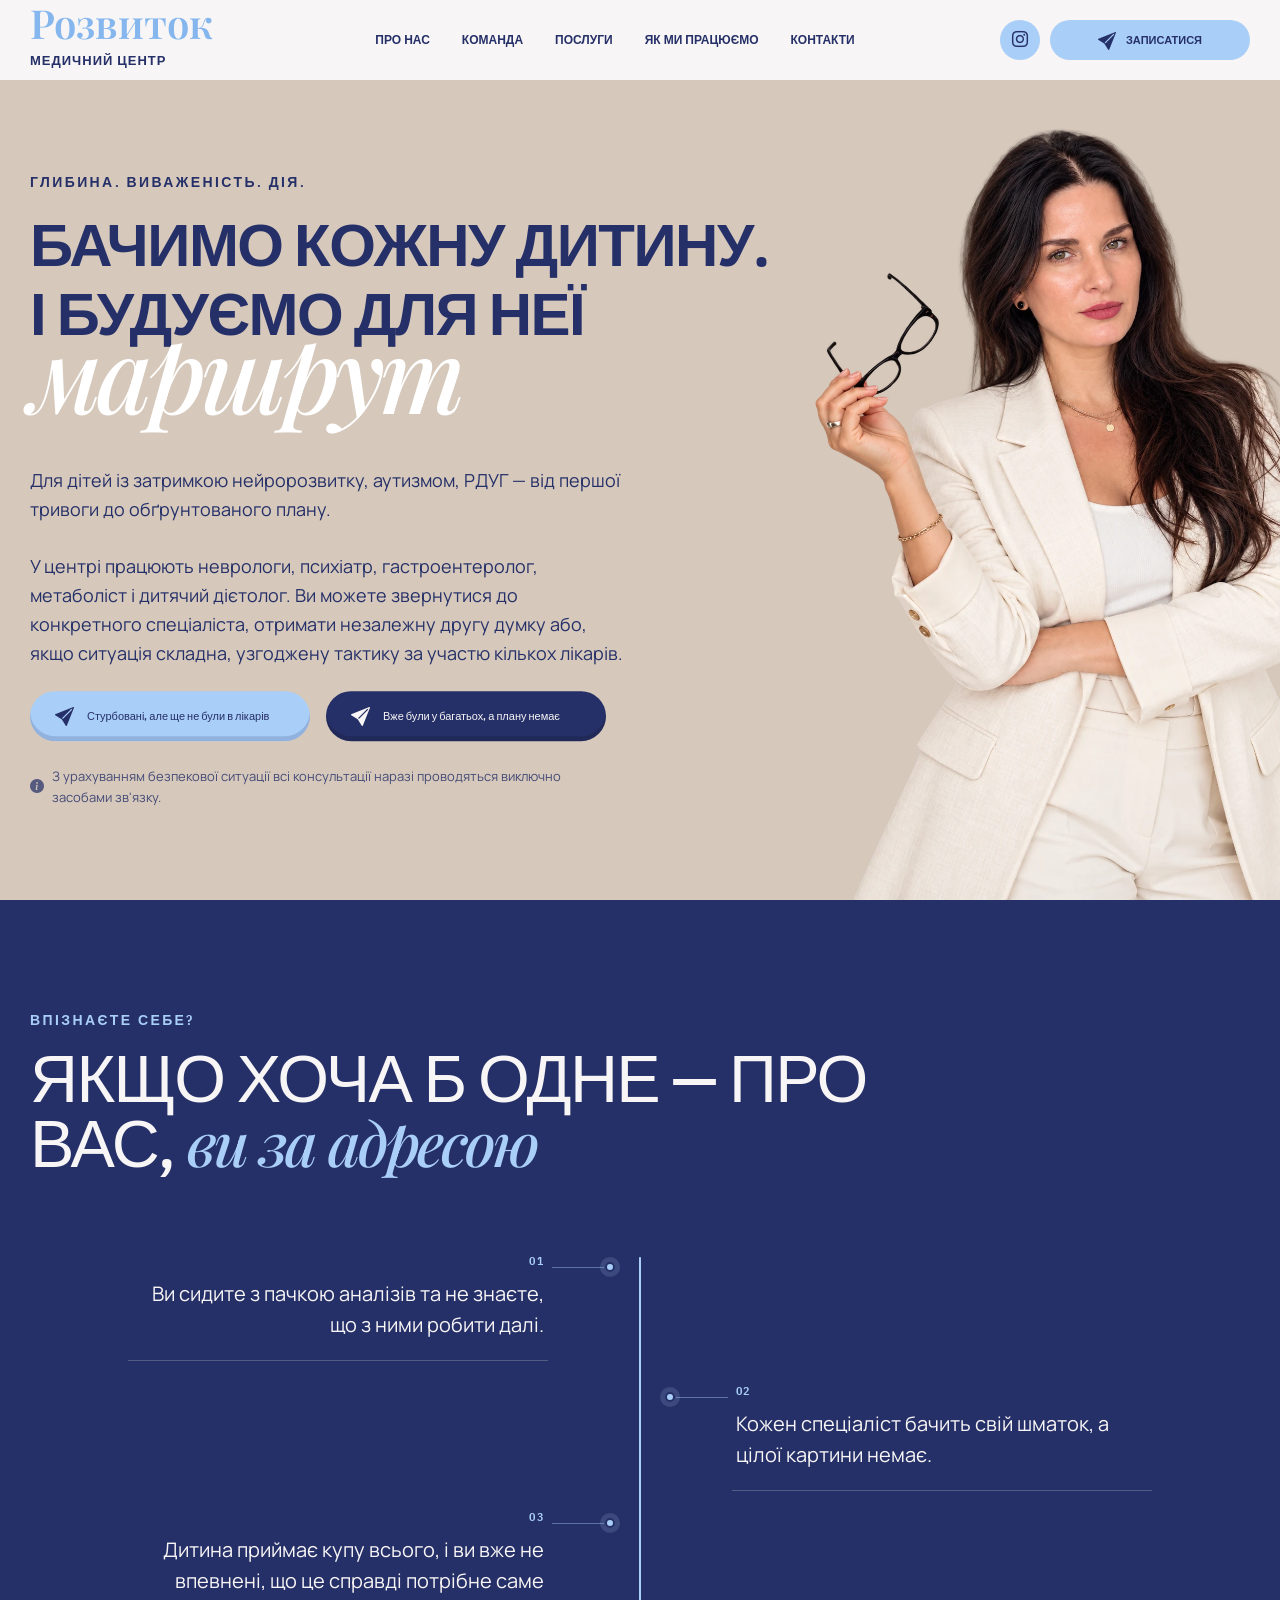
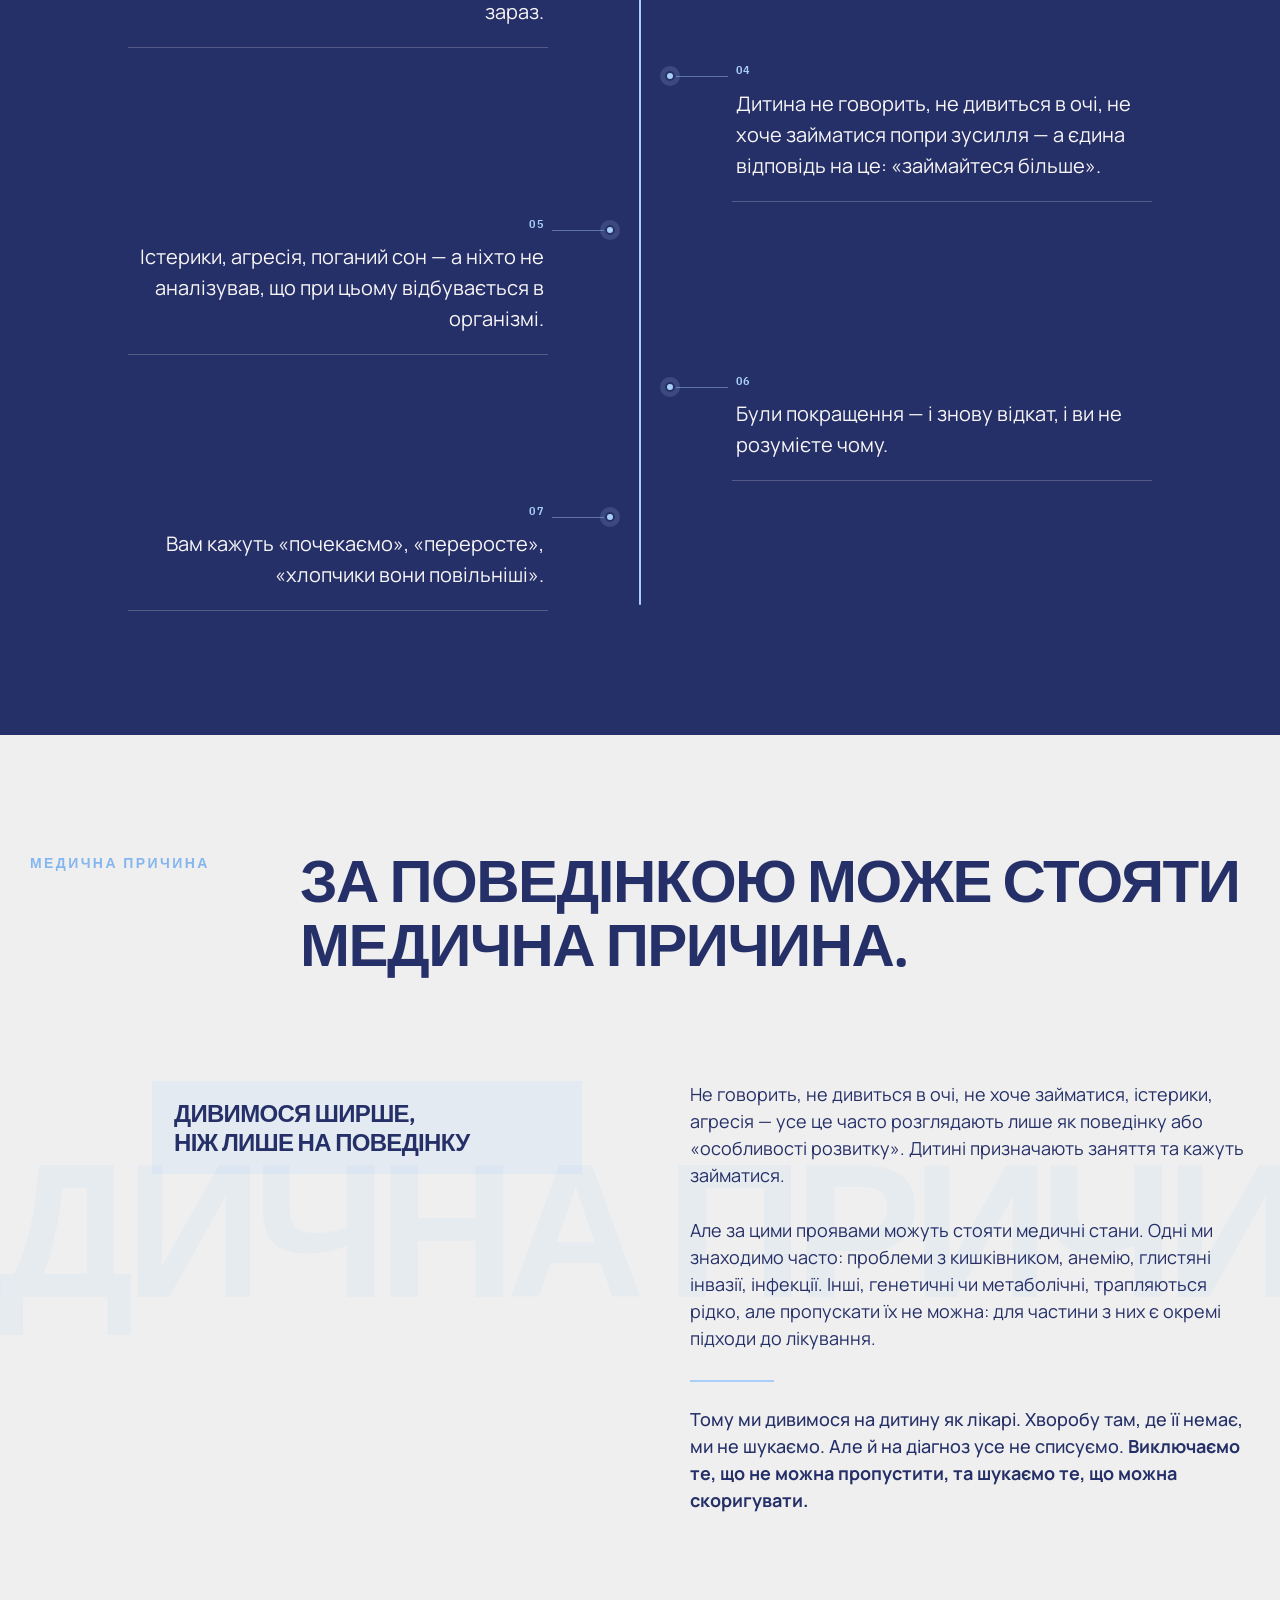
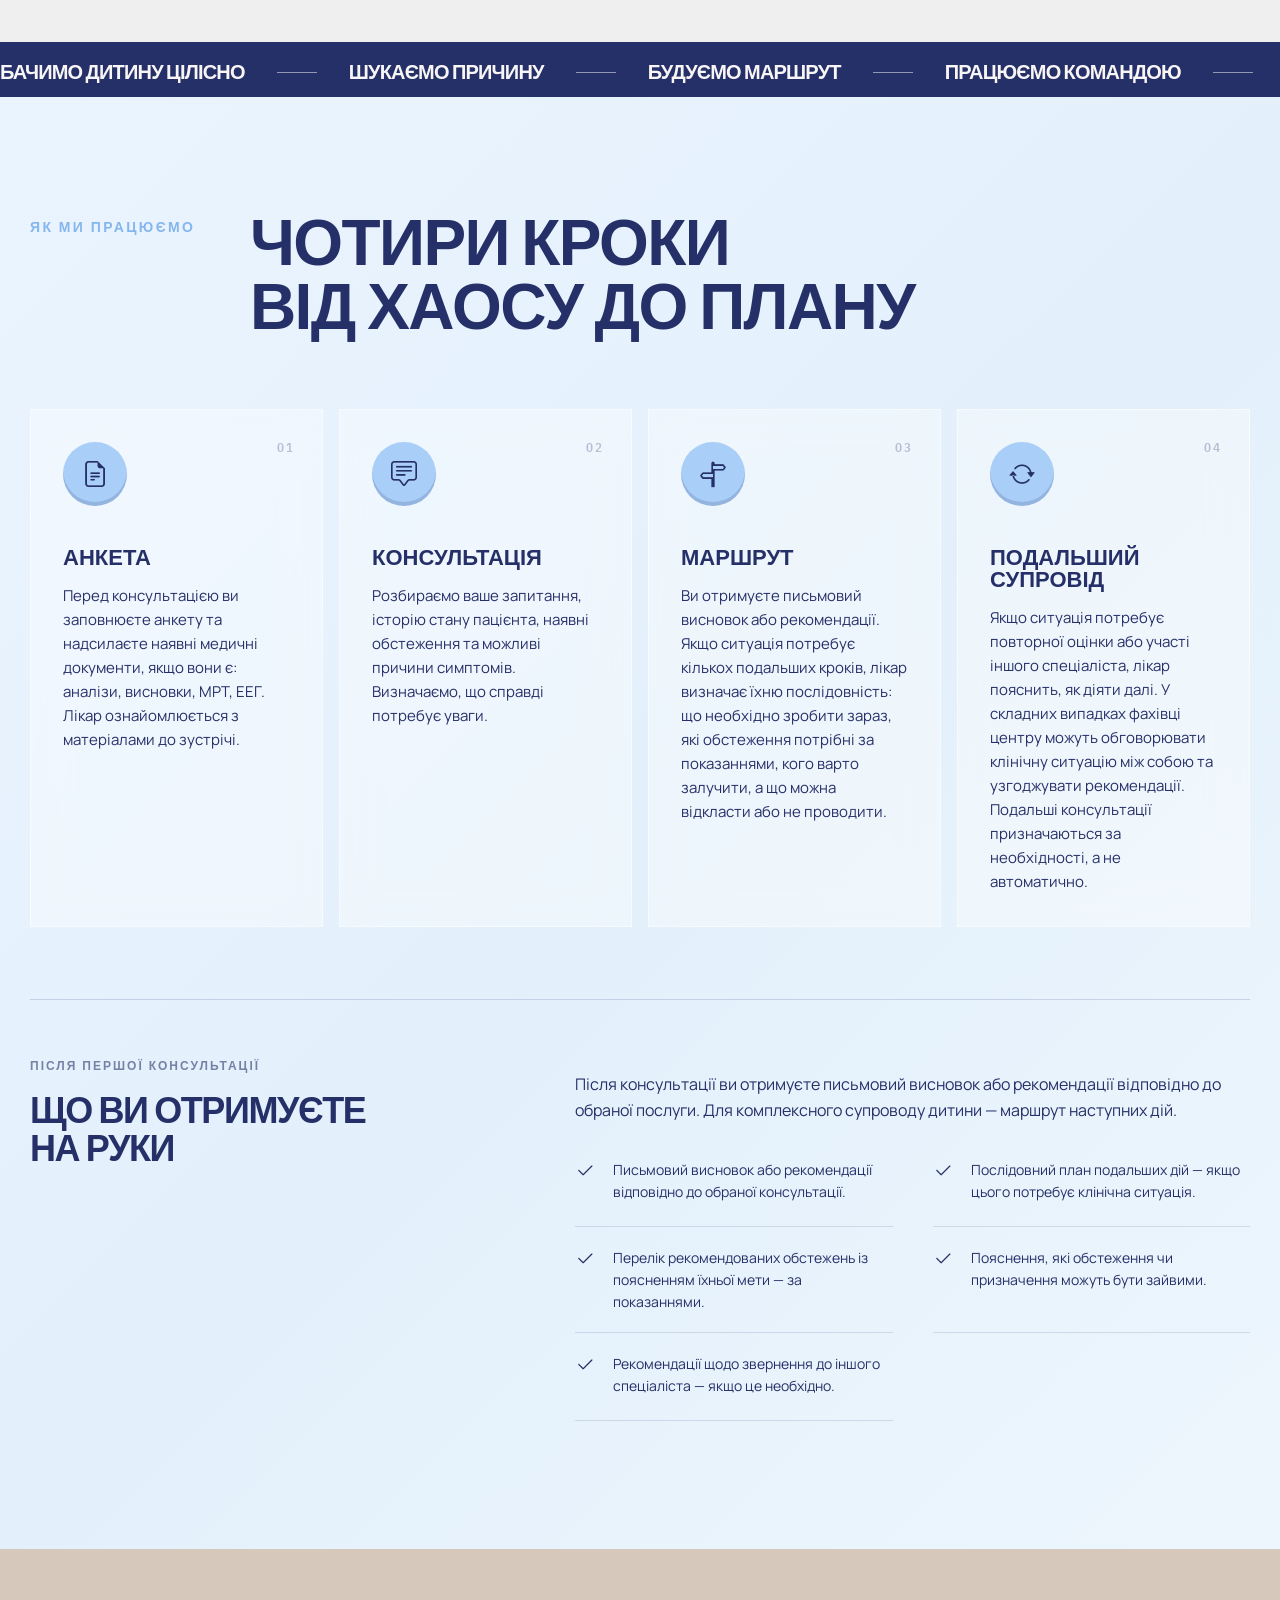
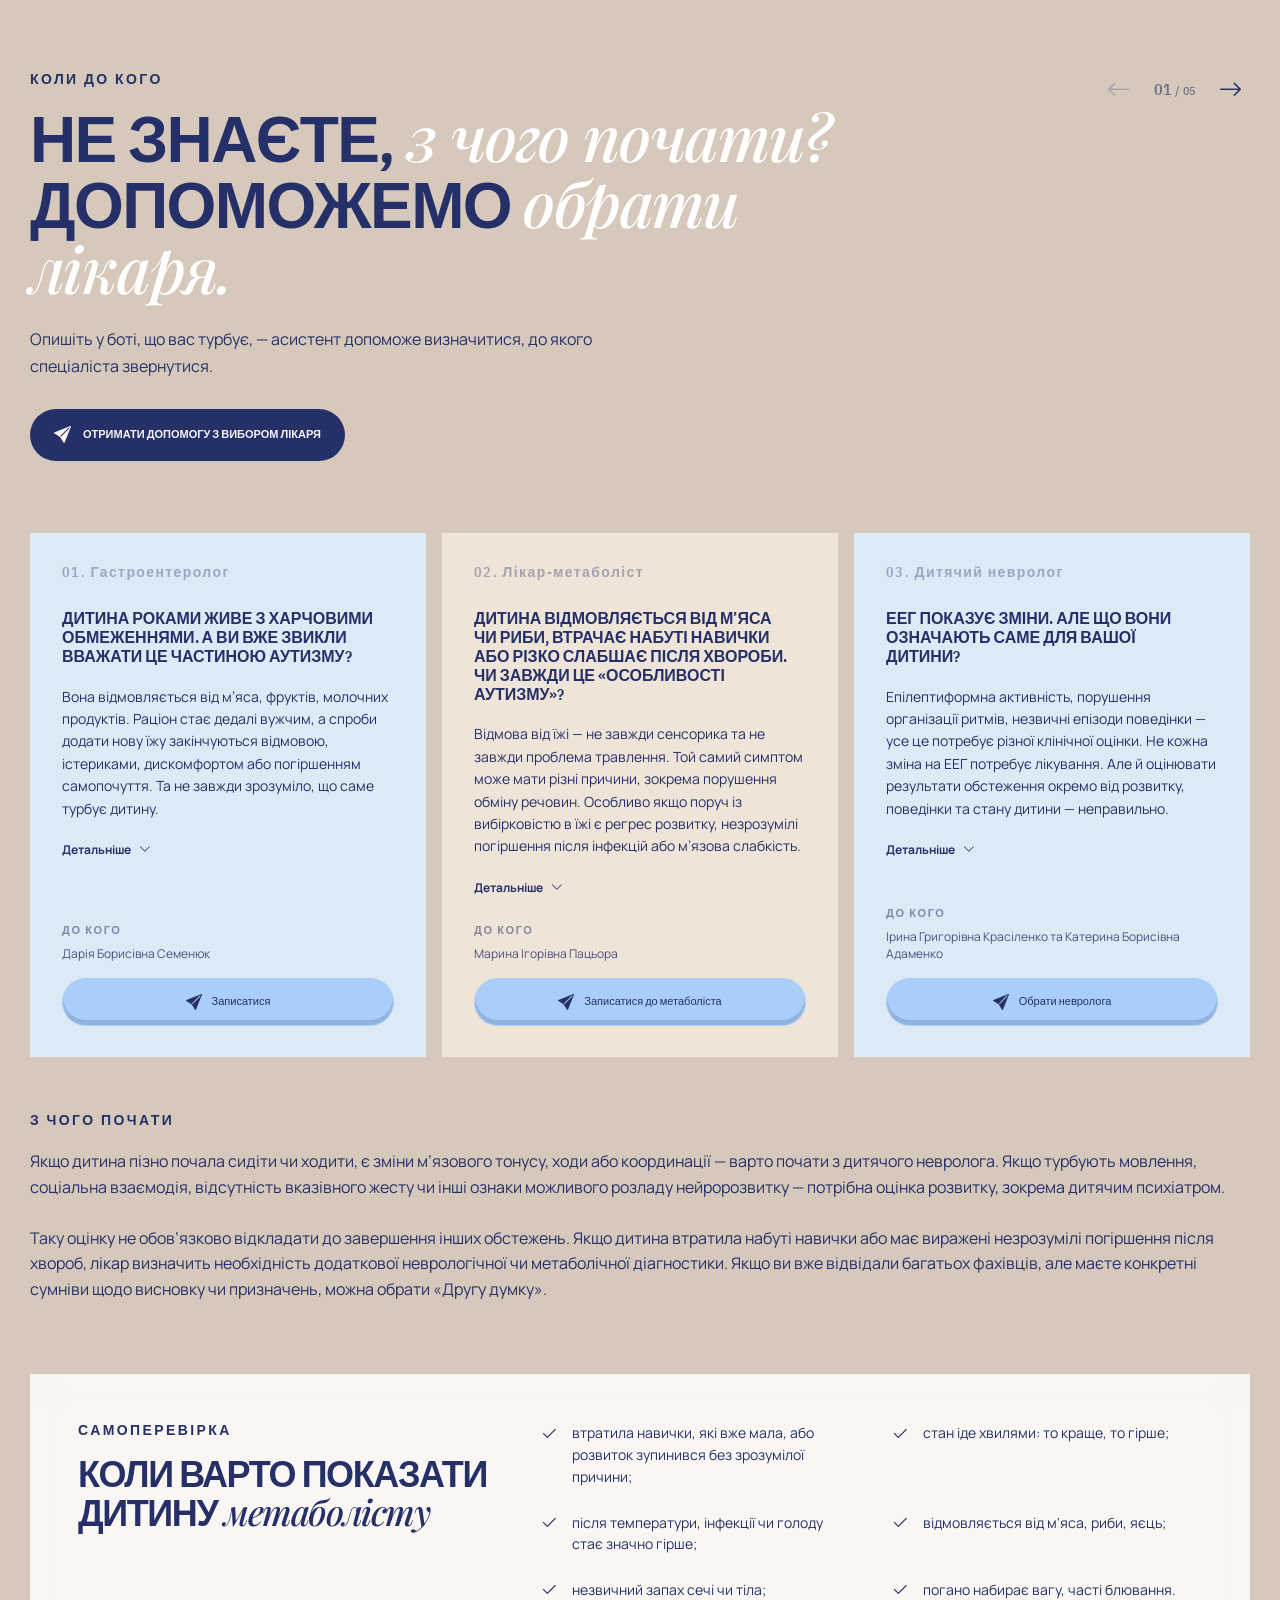
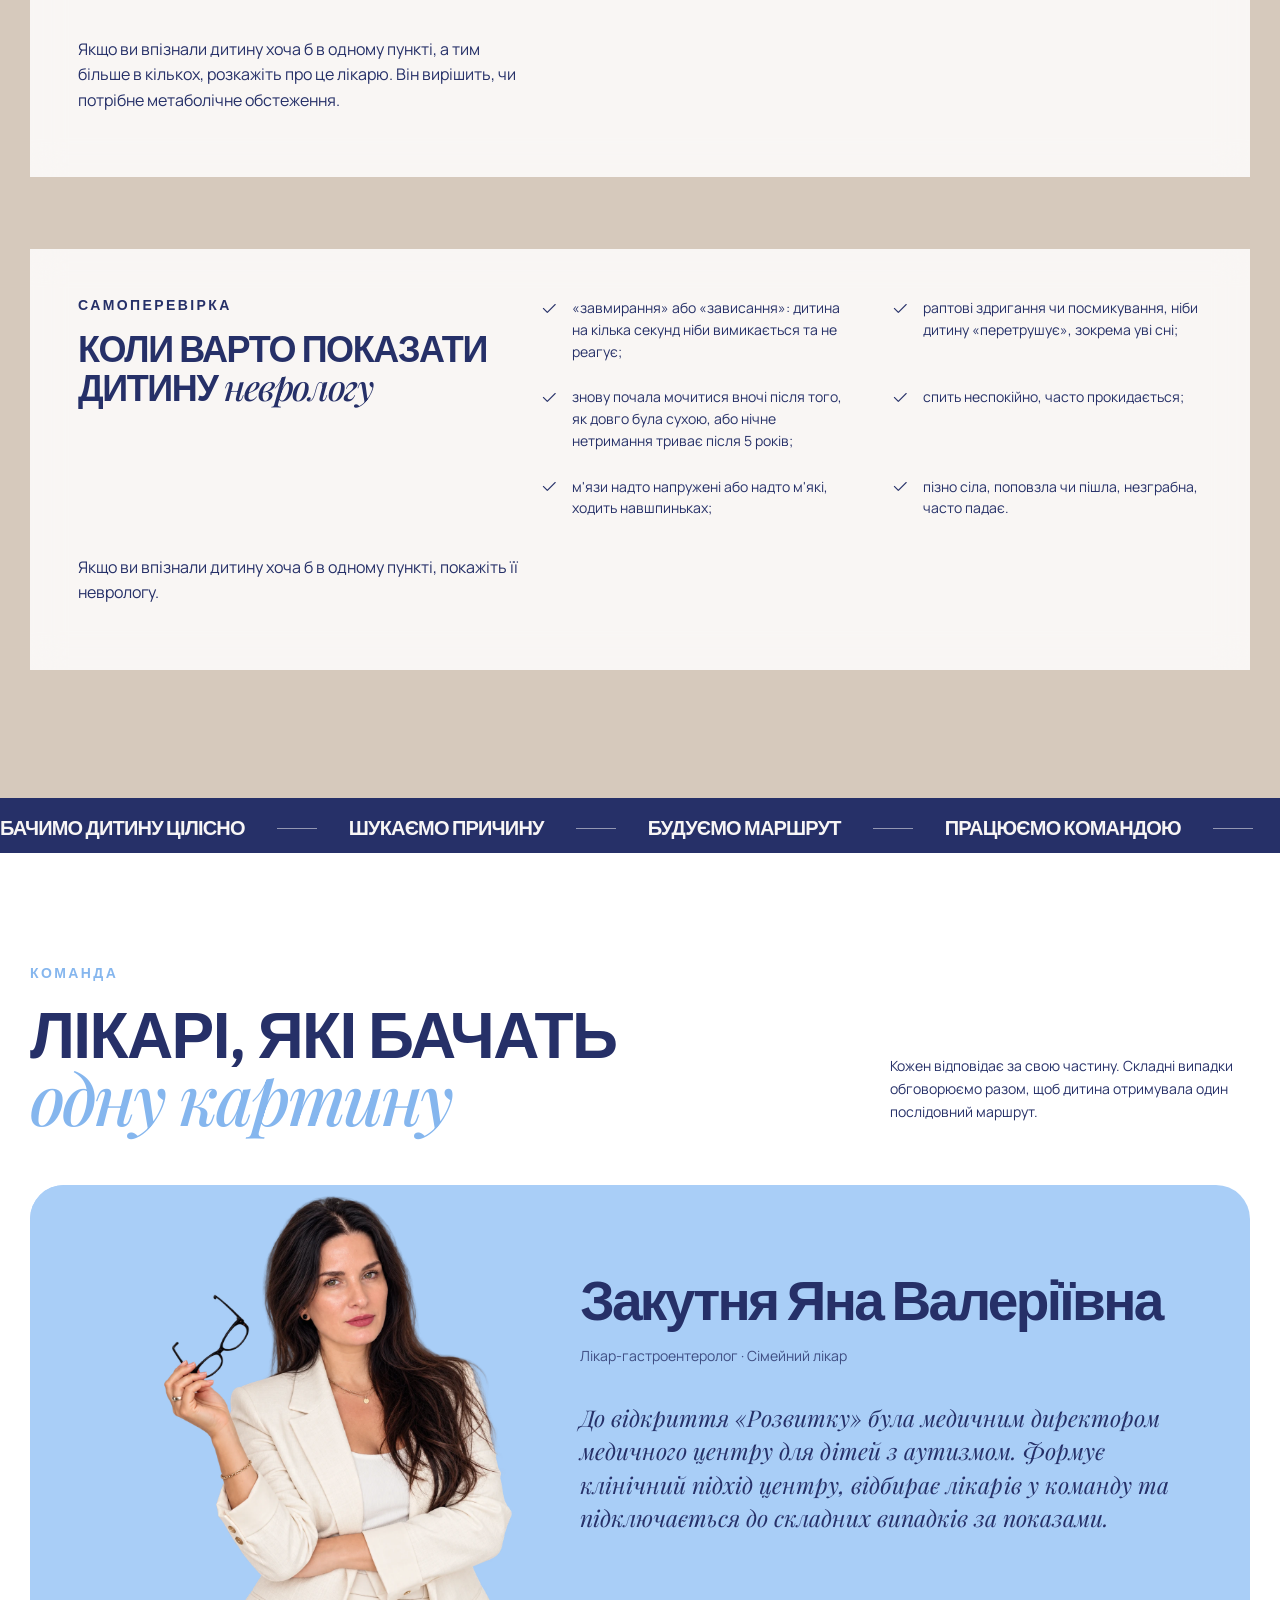
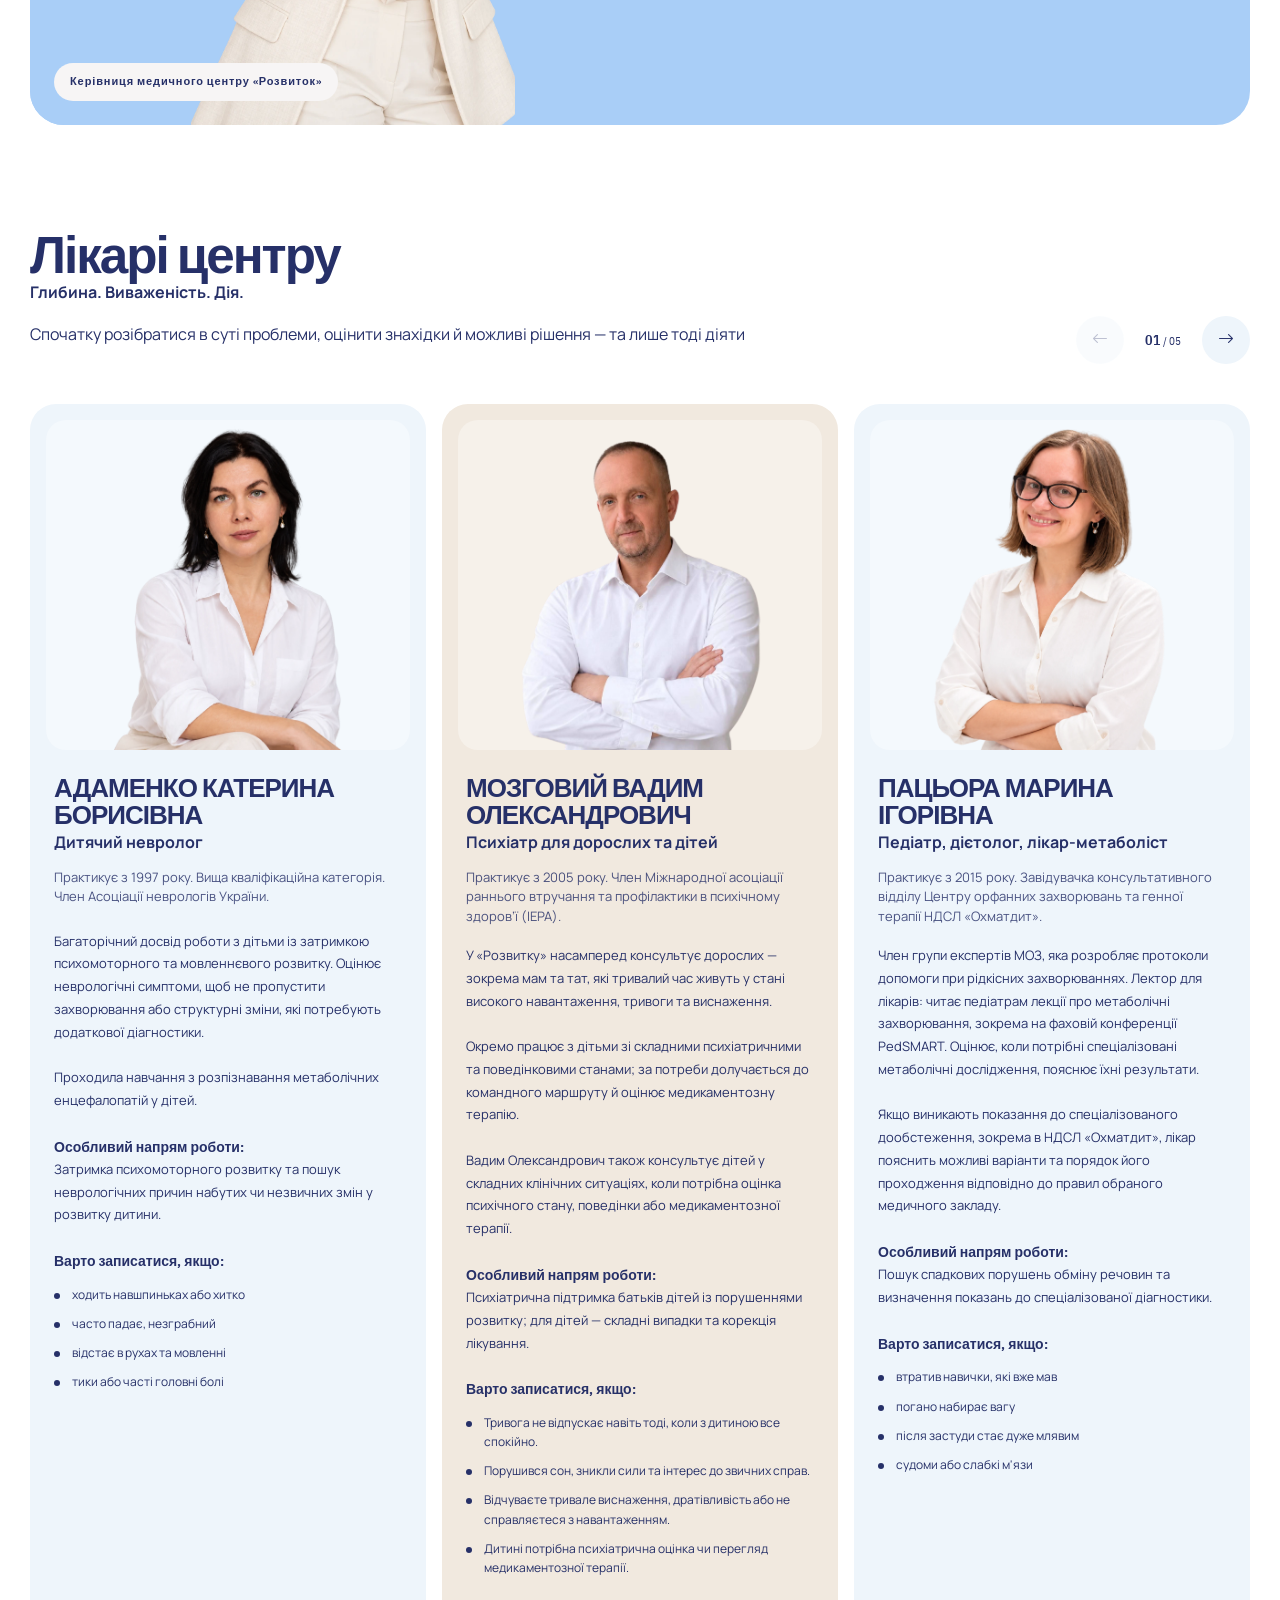
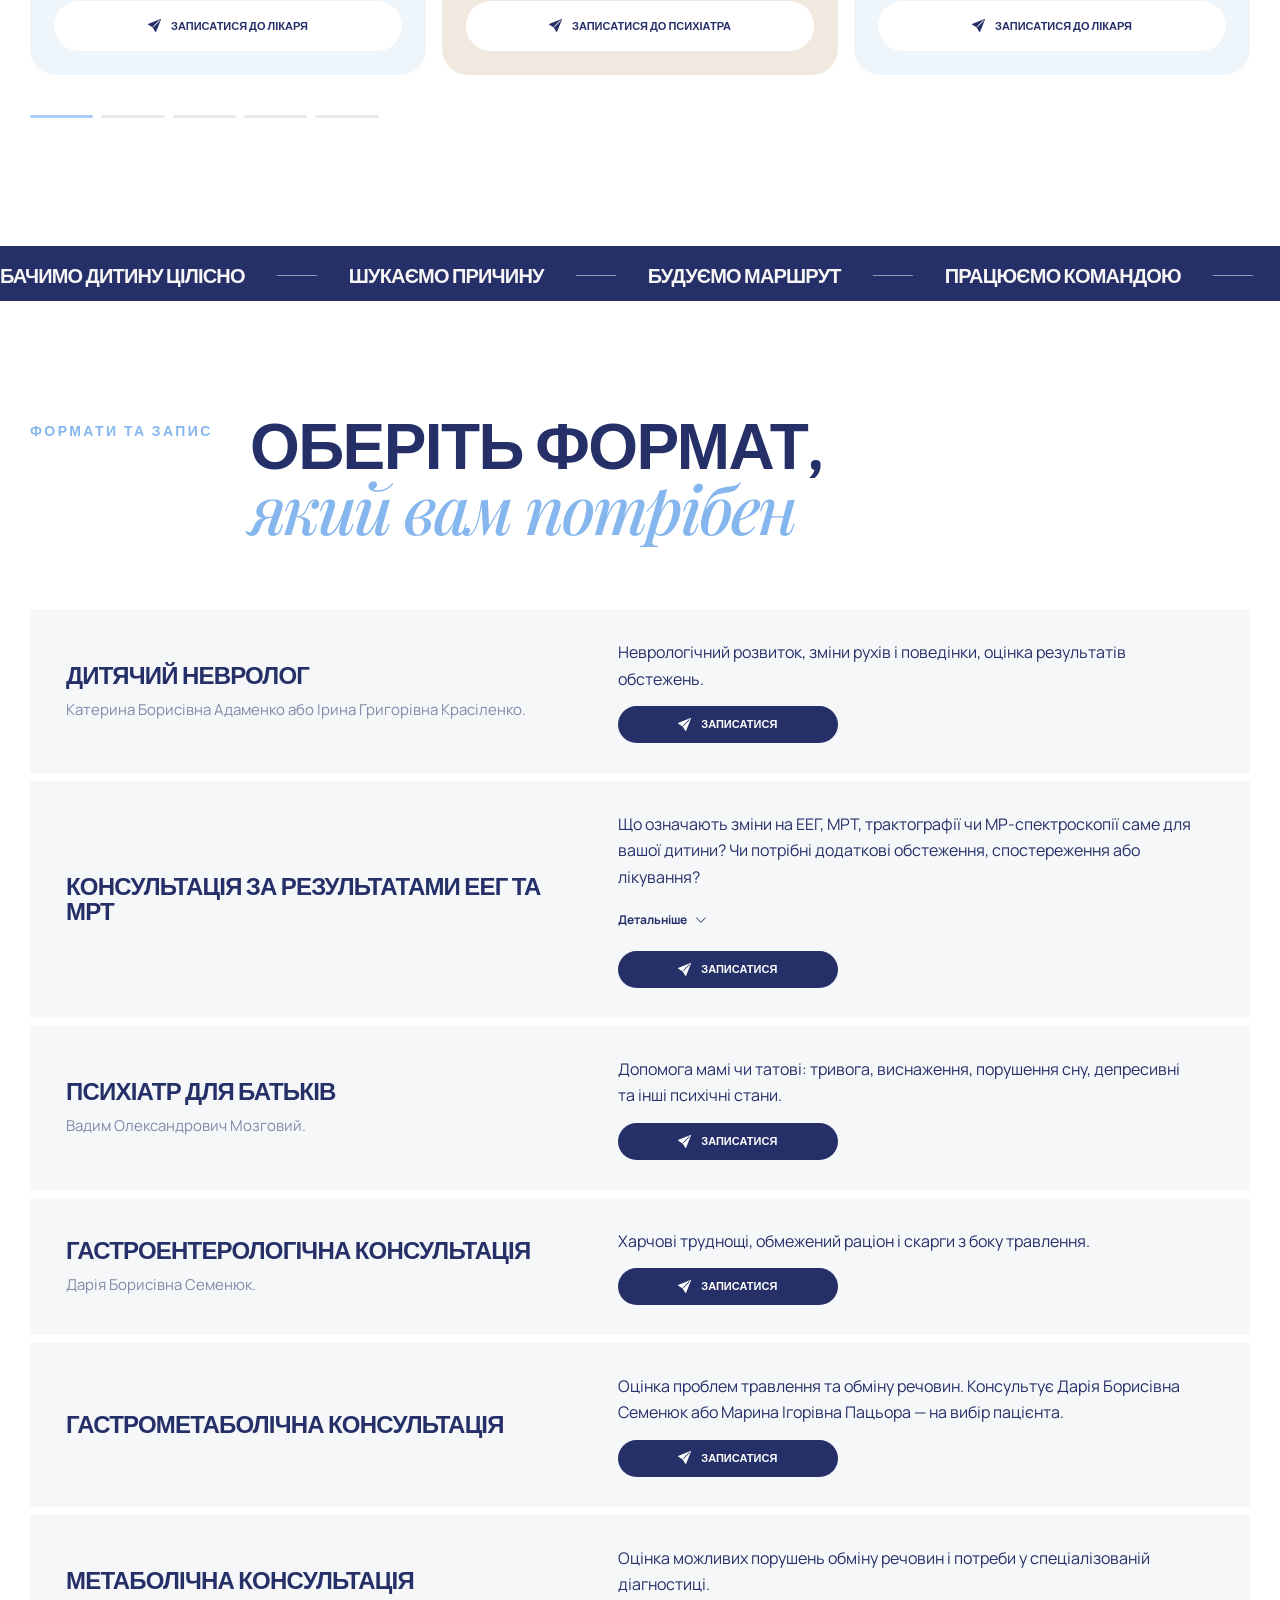
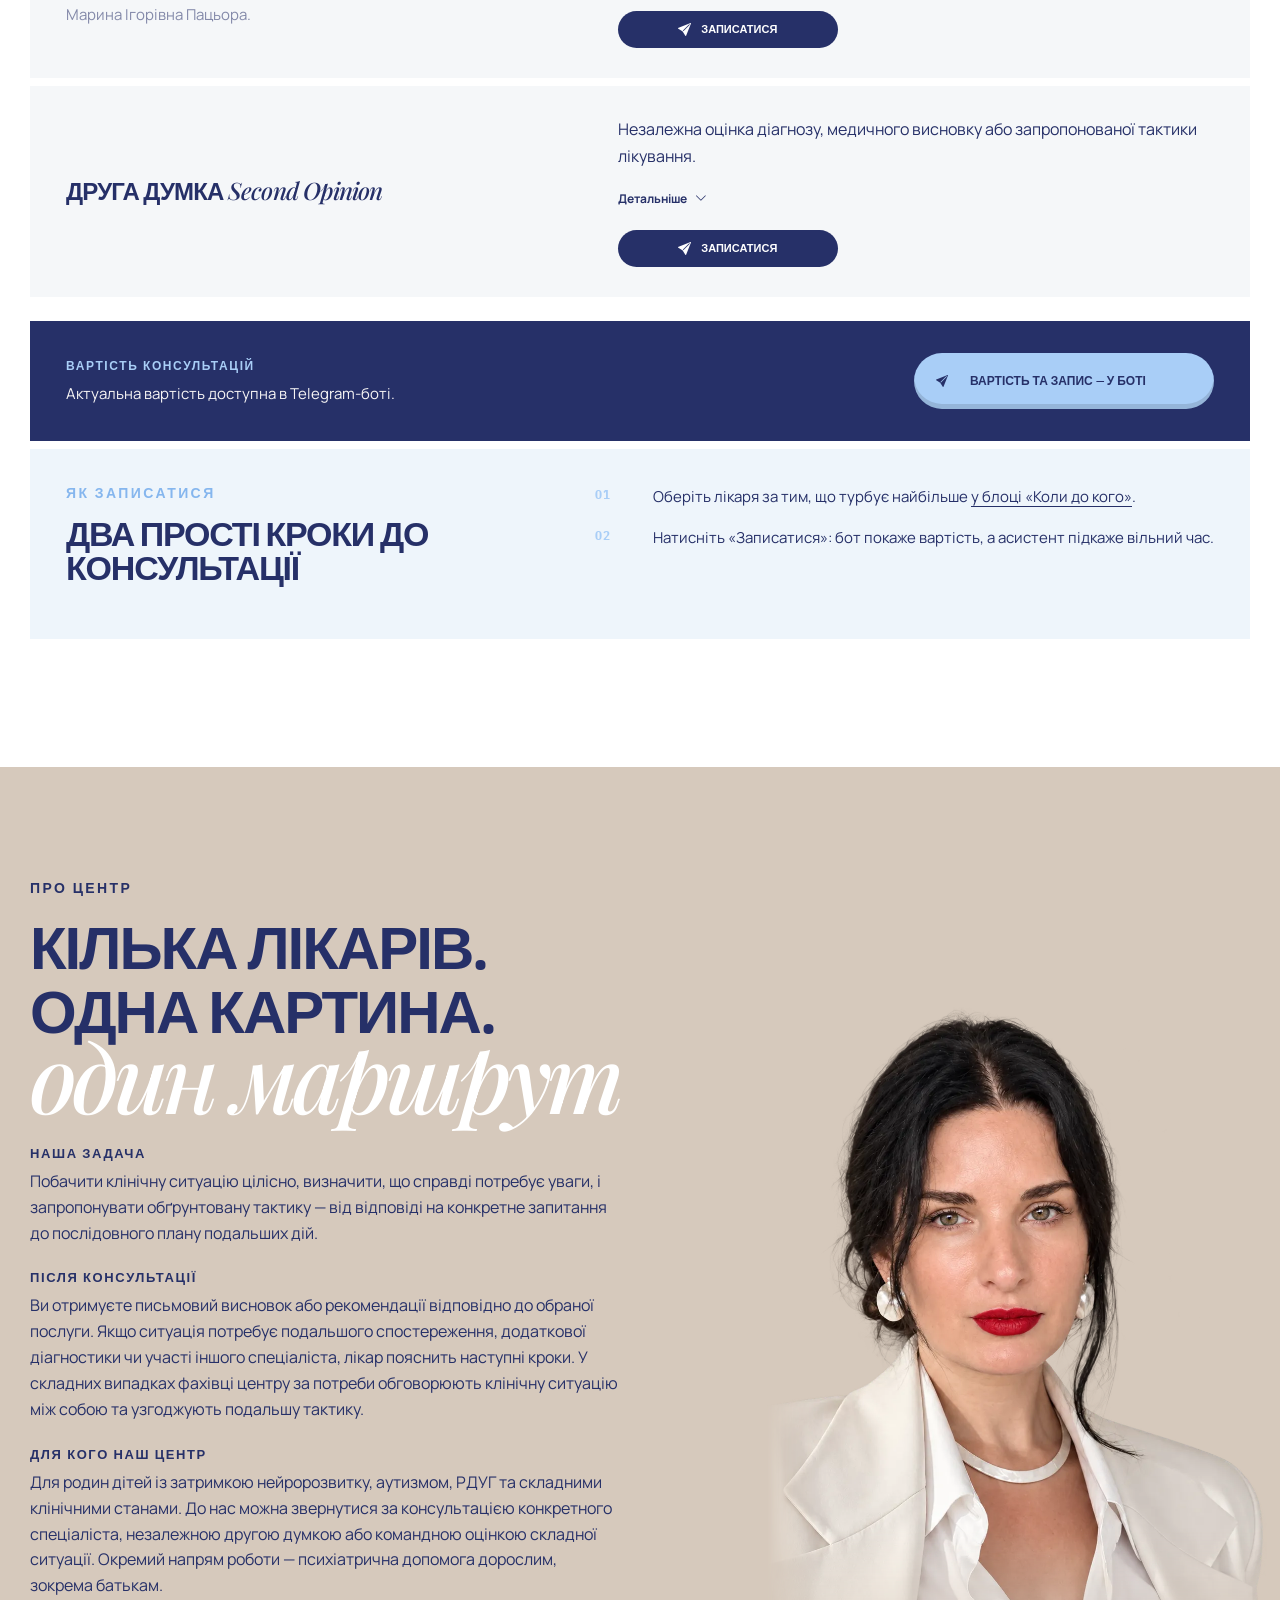
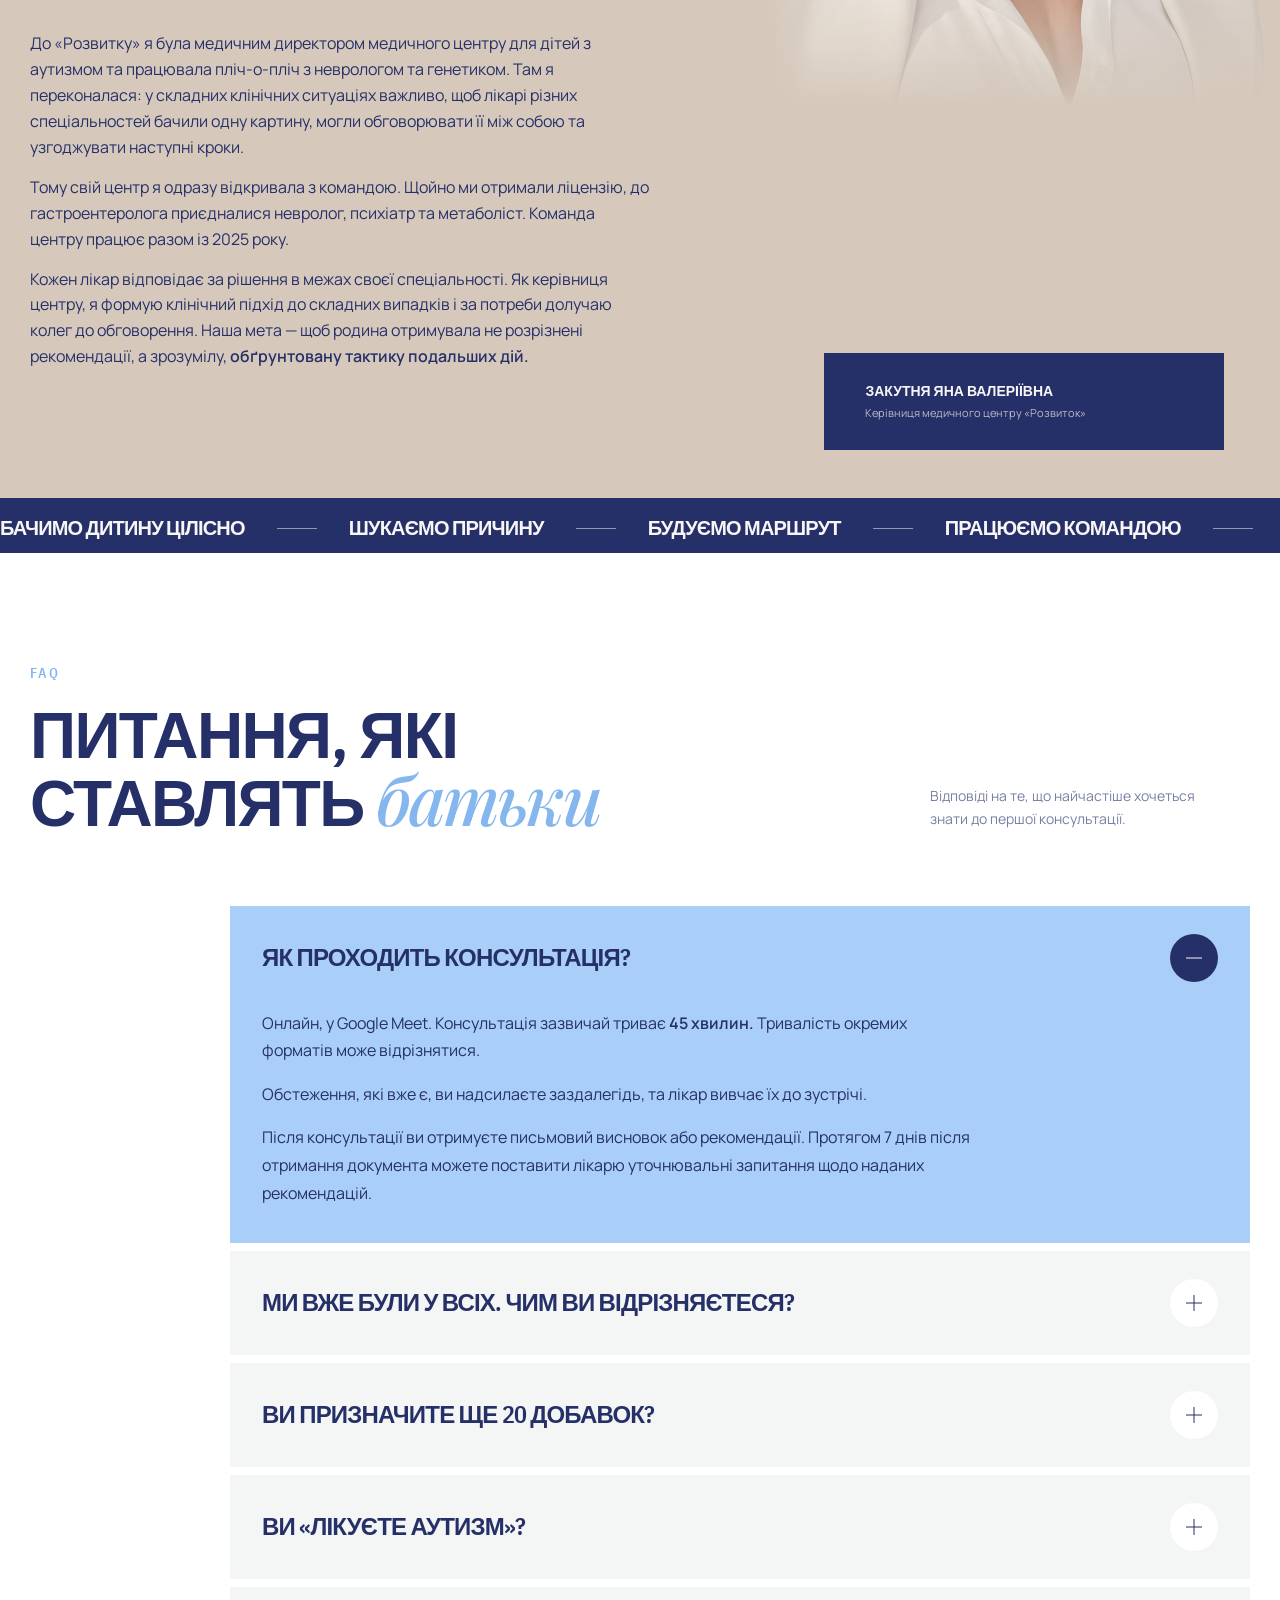
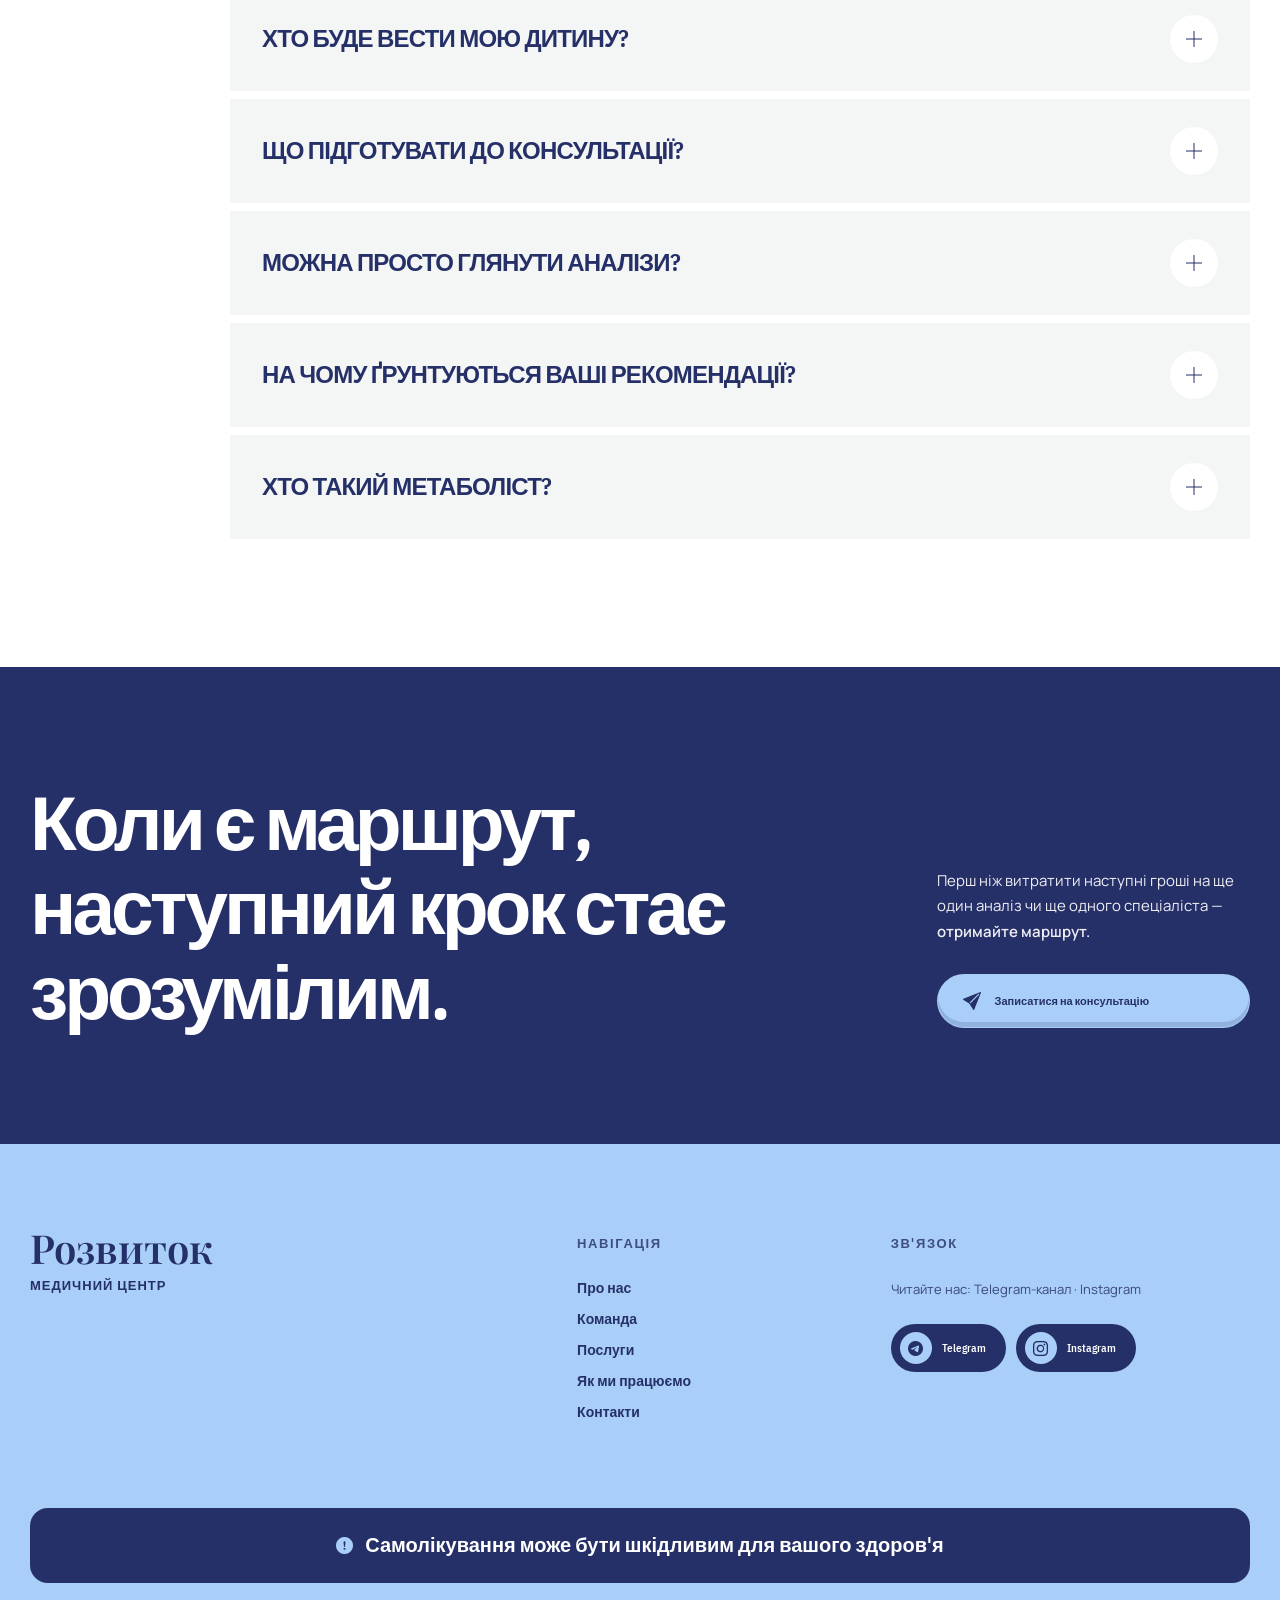
==== commit f58e1ece: "Add files via upload" ====
--- a/index.html
+++ b/index.html
@@ -10,7 +10,8 @@
     <title>Розвиток — медичний центр</title>
 
     <link rel="canonical" href="https://medcenter-rozvytok.com.ua/" />
-    <link rel="icon" type="image/svg+xml" href="favicon.ico" />
+    <link rel="icon" type="image/x-icon" href="/favicon.ico?v=2" />
+    <link rel="icon" type="image/png" sizes="512x512" href="/favicon.png?v=2" />
     <meta name="theme-color" content="#263068" />
     <meta property="og:type" content="website" />
     <meta property="og:locale" content="uk_UA" />
@@ -94,7 +95,7 @@
             rel="noopener"
             data-track="booking"
             data-placement="header"
-            aria-label="Записатись на консультацію"
+            aria-label="Записатися на консультацію"
           >
             <i class="bi bi-send-fill action__icon"></i><span>Записатися</span>
           </a>
@@ -122,7 +123,7 @@
             target="_blank"
           >
             <i class="bi bi-send-fill action__icon"></i
-            ><span>Записатись на консультацію</span></a
+            ><span>Записатися на консультацію</span></a
           >
           <a
             class="mobile-menu__instagram"
@@ -501,7 +502,6 @@
       </section>
       <section class="doctor-guide" id="services">
         <div class="container">
-          <!-- Section head -->
           <header class="section-head doctor-guide__head">
             <div class="doctor-guide__intro">
               <p class="section-label section-reveal">Коли до кого</p>
@@ -551,10 +551,8 @@
             </div>
           </header>
 
-          <!-- Carousel -->
           <div class="doctor-guide__viewport section-reveal">
             <div class="doctor-guide__track">
-              <!-- 01 -->
               <article class="doctor-card doctor-card--blue">
                 <span class="doctor-card__number">01. Гастроентеролог</span>
 
@@ -613,7 +611,6 @@
                 </div>
               </article>
 
-              <!-- 02. Лікар-метаболіст -->
               <article class="doctor-card doctor-card--cream">
                 <span class="doctor-card__number">02. Лікар-метаболіст</span>
 
@@ -679,7 +676,6 @@
                 </div>
               </article>
 
-              <!-- 03. Дитячий невролог -->
               <article class="doctor-card doctor-card--blue">
                 <span class="doctor-card__number">03. Дитячий невролог</span>
 
@@ -735,7 +731,6 @@
                 </div>
               </article>
 
-              <!-- 04. Психіатр · насамперед для мами -->
               <article class="doctor-card doctor-card--cream">
                 <span class="doctor-card__number"
                   >04. Психіатр · насамперед для мами</span
@@ -798,12 +793,11 @@
                       class="bi bi-send-fill action__icon"
                       aria-hidden="true"
                     ></i>
-                    <span>Записатися на консультацію для себе</span>
+                    <span>Записатися до психіатра</span>
                   </a>
                 </div>
               </article>
 
-              <!-- 05 -->
               <article class="doctor-card doctor-card--blue">
                 <span class="doctor-card__number">05</span>
 
@@ -816,7 +810,11 @@
                   <div class="doctor-card__info">
                     <span class="doctor-card__label"> Що ви помічаєте </span>
 
-                    <p>Не знаю, з чого почати.</p>
+                    <p>
+                      Заняття тривають, а очікуваного прогресу немає. Ви не
+                      знаєте, чи потрібна дитині додаткова медична оцінка та з
+                      якого спеціаліста почати.
+                    </p>
                   </div>
                 </div>
 
@@ -838,7 +836,6 @@
             </div>
           </div>
 
-          <!-- Where to start -->
           <div class="doctor-guide__start section-reveal">
             <span class="section-label">З чого почати</span>
 
@@ -857,9 +854,7 @@
             </p>
           </div>
 
-          <!-- Mini checks -->
           <div class="doctor-guide__checks">
-            <!-- Metabolic check -->
             <div class="metabolic-check section-reveal">
               <div class="metabolic-check__intro">
                 <span class="section-label">Самоперевірка</span>
@@ -914,7 +909,6 @@
               </p>
             </div>
 
-            <!-- Neurological check -->
             <div class="metabolic-check neurological-check section-reveal">
               <div class="metabolic-check__intro">
                 <span class="section-label">Самоперевірка</span>
@@ -1021,7 +1015,6 @@
             </p>
           </header>
 
-          <!-- КЕРІВНИЦЯ ЦЕНТРУ -->
           <article class="team-director section-reveal">
             <div class="team-director__photo">
               <img src="img/doctor.webp" alt="Закутня Яна Валеріївна" />
@@ -1045,7 +1038,6 @@
             </div>
           </article>
 
-          <!-- ЛІКАРІ ЦЕНТРУ -->
           <div class="team-doctors-head section-reveal">
             <div>
               <h3>Лікарі центру</h3>
@@ -1080,7 +1072,6 @@
           <div class="team-slider section-reveal">
             <div class="team-slider__viewport">
               <div class="team-slider__track">
-                <!-- 01. АДАМЕНКО -->
                 <article class="team-card">
                   <div class="team-card__photo">
                     <img
@@ -1141,7 +1132,6 @@
                   </div>
                 </article>
 
-                <!-- 05. МОЗГОВИЙ -->
                 <article class="team-card">
                   <div class="team-card__photo">
                     <img
@@ -1219,7 +1209,6 @@
                   </div>
                 </article>
 
-                <!-- 02. ПАЦЬОРА -->
                 <article class="team-card">
                   <div class="team-card__photo">
                     <img src="img/Pacera.webp" alt="Пацьора Марина Ігорівна" />
@@ -1283,7 +1272,6 @@
                   </div>
                 </article>
 
-                <!-- 03. СЕМЕНЮК -->
                 <article class="team-card">
                   <div class="team-card__photo">
                     <img
@@ -1343,7 +1331,6 @@
                   </div>
                 </article>
 
-                <!-- 04. КРАСІЛЕНКО -->
                 <article class="team-card">
                   <div class="team-card__photo">
                     <img
@@ -1410,7 +1397,6 @@
             </div>
           </div>
 
-          <!-- МОБІЛЬНА НАВІГАЦІЯ -->
           <div class="team-bottom section-reveal">
             <div class="team-progress" aria-hidden="true">
               <span class="is-active"></span>
@@ -1467,63 +1453,6 @@
           </div>
         </div>
       </section>
-      <!-- <section class="development-check" id="development-check">
-        <div class="container">
-          <div class="development-check__layout">
-            <div class="development-check__main">
-              <p class="recognize__eyebrow section-reveal">Розвиток дитини</p>
-
-              <h2
-                class="recognize__title development-check__title section-reveal"
-              >
-                Сумніваєтеся,<br />
-                чи все гаразд
-                <em>із розвитком?</em>
-              </h2>
-            </div>
-
-            <div class="development-check__content section-reveal">
-              <span class="development-check__number" aria-hidden="true"
-                >?</span
-              >
-
-              <p class="development-check__text">
-                Перевірте за таблицями, що більшість дітей уміє у 2 місяці, в
-                рік, у 3 роки.
-              </p>
-
-              <p
-                class="development-check__text development-check__text--accent"
-              >
-                Якщо якихось умінь бракує або дитина втратила те, що вже вміла,
-                не чекайте:
-                <strong>покажіть її лікарю.</strong>
-              </p>
-
-              <a
-                class="development-check__action"
-                href="https://rozvitok-medcenter-bot.tg.pulse.is?utm_source=website&amp;utm_medium=referral&amp;utm_campaign=development_tables"
-                target="_blank"
-                rel="noopener"
-                data-track="telegram"
-                data-placement="development_tables"
-              >
-                <i class="bi bi-send-fill" aria-hidden="true"></i>
-
-                <span>Отримати таблиці розвитку</span>
-              </a>
-            </div>
-          </div>
-
-          <div class="development-check__bottom section-reveal">
-            <span>02 місяці</span>
-            <i></i>
-            <span>01 рік</span>
-            <i></i>
-            <span>03 роки</span>
-          </div>
-        </div>
-      </section> -->
 
       <section class="formats" id="consultation">
         <div class="container">
@@ -1736,8 +1665,8 @@
               </div>
               <div class="formats__description">
                 <p>
-                  Незалежна оцінка конкретного висновку, діагнозу або тактики
-                  іншого лікаря.
+                  Незалежна оцінка діагнозу, медичного висновку або
+                  запропонованої тактики лікування.
                 </p>
                 <button
                   class="more formats__more"
@@ -1855,9 +1784,10 @@
                 <strong>Наша задача</strong>
 
                 <p>
-                  Побачити всю картину, визначити, що справді потребує уваги, і
-                  дати родині зрозумілий маршрут — що робити зараз, що
-                  перевірити далі та до кого звернутися.
+                  Побачити клінічну ситуацію цілісно, визначити, що справді
+                  потребує уваги, і запропонувати обґрунтовану тактику — від
+                  відповіді на конкретне запитання до послідовного плану
+                  подальших дій.
                 </p>
               </div>
 
@@ -1968,9 +1898,6 @@
           </header>
 
           <div class="faq__list">
-            <!-- 01 -->
-
-            <!-- 01 -->
             <article class="faq__item is-open">
               <button class="faq__question" type="button" aria-expanded="true">
                 <span class="faq__question-text">
@@ -2006,7 +1933,6 @@
               </div>
             </article>
 
-            <!-- 02 -->
             <article class="faq__item">
               <button class="faq__question" type="button" aria-expanded="false">
                 <span class="faq__question-text">
@@ -2047,7 +1973,6 @@
               </div>
             </article>
 
-            <!-- 03 -->
             <article class="faq__item">
               <button class="faq__question" type="button" aria-expanded="false">
                 <span class="faq__question-text">
@@ -2076,7 +2001,6 @@
               </div>
             </article>
 
-            <!-- 04 -->
             <article class="faq__item">
               <button class="faq__question" type="button" aria-expanded="false">
                 <span class="faq__question-text"> Ви «лікуєте аутизм»? </span>
@@ -2098,7 +2022,6 @@
               </div>
             </article>
 
-            <!-- 05 -->
             <article class="faq__item">
               <button class="faq__question" type="button" aria-expanded="false">
                 <span class="faq__question-text">
@@ -2128,7 +2051,6 @@
               </div>
             </article>
 
-            <!-- 06 -->
             <article class="faq__item">
               <button class="faq__question" type="button" aria-expanded="false">
                 <span class="faq__question-text">
@@ -2156,7 +2078,6 @@
               </div>
             </article>
 
-            <!-- 07 -->
             <article class="faq__item">
               <button class="faq__question" type="button" aria-expanded="false">
                 <span class="faq__question-text">
@@ -2186,7 +2107,6 @@
               </div>
             </article>
 
-            <!-- 08 -->
             <article class="faq__item">
               <button class="faq__question" type="button" aria-expanded="false">
                 <span class="faq__question-text">
@@ -2210,7 +2130,6 @@
               </div>
             </article>
 
-            <!-- 09 -->
             <article class="faq__item">
               <button class="faq__question" type="button" aria-expanded="false">
                 <span class="faq__question-text"> Хто такий метаболіст? </span>
@@ -2253,7 +2172,6 @@
         </div>
       </section>
 
-      <!-- STAGE 2: Навчання для батьків. Місце зарезервовано за ТЗ; наповнення буде додано окремо. -->
       <section
         class="stage-two-placeholder"
         id="parent-education"
--- a/style.css
+++ b/style.css
@@ -108,7 +108,7 @@
   margin-inline: auto;
 }
 
-/* Header */
+
 .header {
   position: absolute;
   inset: 0 0 auto;
@@ -219,7 +219,7 @@
   display: none;
 }
 
-/* Hero */
+
 .hero {
   position: relative;
   height: 100vh;
@@ -355,7 +355,7 @@
   opacity: 0.6;
 }
 
-/* Portrait */
+
 .hero__visual {
   position: absolute;
   z-index: 2;
@@ -398,7 +398,7 @@
   object-position: right bottom;
 }
 
-/* Reveal */
+
 .reveal {
   opacity: 0;
   transform: translateY(16px);
@@ -412,7 +412,7 @@
   transform: none;
 }
 
-/* Tablet */
+
 @media (max-width: 1100px) {
   .container {
     width: calc(100% - 48px);
@@ -467,7 +467,7 @@
   }
 }
 
-/* Mobile */
+
 @media (max-width: 820px) {
   .container {
     width: calc(100% - 32px);
@@ -1452,9 +1452,7 @@
   }
 }
 
-/* =========================================
-   MEDICAL REASON
-========================================= */
+
 
 .medical-reason {
   position: relative;
@@ -1483,7 +1481,7 @@
   text-transform: uppercase;
 }
 
-/* heading */
+
 
 .medical-reason__top {
   margin-top: -24px;
@@ -1506,7 +1504,7 @@
   color: var(--color-primary);
 }
 
-/* bottom content */
+
 
 .medical-reason__content {
   position: relative;
@@ -1519,7 +1517,7 @@
   margin-top: 104px;
 }
 
-/* left accent */
+
 
 .medical-reason__aside {
   align-self: start;
@@ -1540,7 +1538,7 @@
   text-transform: uppercase;
 }
 
-/* text */
+
 
 .medical-reason__copy {
   display: grid;
@@ -1560,7 +1558,7 @@
   font-weight: 700;
 }
 
-/* final paragraph */
+
 
 .medical-reason__conclusion {
   position: relative;
@@ -1583,7 +1581,7 @@
   background: var(--color-accent);
 }
 
-/* huge background typography */
+
 
 .medical-reason__word {
   position: absolute;
@@ -1610,9 +1608,7 @@
   user-select: none;
 }
 
-/* =========================================
-   REVEAL
-========================================= */
+
 
 .section-reveal {
   opacity: 1;
@@ -1633,9 +1629,7 @@
   transform: translateY(0);
 }
 
-/* =========================================
-   TABLET
-========================================= */
+
 
 @media (max-width: 1100px) {
   .medical-reason {
@@ -1667,9 +1661,7 @@
   }
 }
 
-/* =========================================
-   MOBILE
-========================================= */
+
 
 @media (max-width: 820px) {
   .medical-reason {
@@ -1739,9 +1731,7 @@
   }
 }
 
-/* =========================================
-   SMALL MOBILE
-========================================= */
+
 
 @media (max-width: 520px) {
   .medical-reason {
@@ -1836,9 +1826,7 @@
   backdrop-filter: blur(18px);
 }
 
-/* =========================================================
-   WORK PROCESS
-========================================================= */
+
 
 .work-process {
   position: relative;
@@ -1857,7 +1845,7 @@
   );
 }
 
-/* heading */
+
 
 .work-process__head {
   display: grid;
@@ -1875,9 +1863,7 @@
   max-width: 820px;
 }
 
-/* =========================================================
-   PROCESS CARDS
-========================================================= */
+
 
 .work-process__grid {
   display: grid;
@@ -1911,7 +1897,7 @@
   background: var(--color-token-18);
 }
 
-/* number */
+
 
 .process-card__number {
   position: absolute;
@@ -1927,7 +1913,7 @@
   letter-spacing: 1.4px;
 }
 
-/* icon */
+
 
 .process-card__icon {
   width: 64px;
@@ -1951,7 +1937,7 @@
   line-height: 1;
 }
 
-/* content */
+
 
 .process-card__content {
   padding-top: 40px;
@@ -1976,9 +1962,7 @@
   line-height: 1.6;
 }
 
-/* =========================================================
-   RESULT
-========================================================= */
+
 
 .work-process__result {
   margin-top: 72px;
@@ -2018,7 +2002,7 @@
   text-transform: uppercase;
 }
 
-/* result list */
+
 
 .result-list {
   margin: 0;
@@ -2062,9 +2046,7 @@
   font-weight: 700;
 }
 
-/* =========================================================
-   TABLET
-========================================================= */
+
 
 @media (max-width: 1100px) {
   .work-process {
@@ -2094,9 +2076,7 @@
   }
 }
 
-/* =========================================================
-   MOBILE
-========================================================= */
+
 
 @media (max-width: 820px) {
   .work-process {
@@ -2161,7 +2141,7 @@
     font-size: 14px;
   }
 
-  /* result */
+  
 
   .work-process__result {
     margin-top: 56px;
@@ -2189,9 +2169,7 @@
   }
 }
 
-/* =========================================================
-   SMALL MOBILE
-========================================================= */
+
 
 @media (max-width: 520px) {
   .section-heading {
@@ -2206,9 +2184,7 @@
     font-size: 28px;
   }
 }
-/* =========================================
-   MARQUEE
-========================================= */
+
 
 .marquee {
   width: 100%;
@@ -2271,9 +2247,7 @@
   }
 }
 
-/* =========================================
-   MOBILE
-========================================= */
+
 
 @media (max-width: 820px) {
   .marquee {
@@ -2296,16 +2270,14 @@
   }
 }
 
-/* accessibility */
+
 
 @media (prefers-reduced-motion: reduce) {
   .marquee__track {
     animation-play-state: paused;
   }
 }
-/* =========================================================
-   DOCTOR GUIDE
-========================================================= */
+
 
 .doctor-guide {
   position: relative;
@@ -2316,9 +2288,7 @@
   background: var(--color-bg);
 }
 
-/* =========================================================
-   HEAD
-========================================================= */
+
 
 .doctor-guide__head {
   display: grid;
@@ -2337,7 +2307,7 @@
   max-width: 820px;
 }
 
-/* Doctor guide intro */
+
 
 .doctor-guide__intro {
   min-width: 0;
@@ -2416,9 +2386,7 @@
   text-transform: none;
 }
 
-/* =========================================================
-   CAROUSEL NAV
-========================================================= */
+
 
 .carousel-nav {
   display: flex;
@@ -2483,9 +2451,7 @@
   font-weight: 600;
 }
 
-/* =========================================================
-   CAROUSEL
-========================================================= */
+
 
 .doctor-guide__viewport {
   overflow: hidden;
@@ -2500,9 +2466,7 @@
   will-change: transform;
 }
 
-/* =========================================================
-   DOCTOR CARD
-========================================================= */
+
 
 .doctor-card {
   position: relative;
@@ -2527,9 +2491,7 @@
   box-shadow: 0 24px 48px var(--color-token-22);
 }
 
-/* =========================================================
-   PASTEL COLORS
-========================================================= */
+
 
 .doctor-card--blue {
   background: var(--color-token-23);
@@ -2551,9 +2513,7 @@
   background: var(--color-token-27);
 }
 
-/* =========================================================
-   NUMBER
-========================================================= */
+
 
 .doctor-card__number {
   display: block;
@@ -2569,9 +2529,7 @@
   letter-spacing: 1.4px;
 }
 
-/* =========================================================
-   CARD CONTENT
-========================================================= */
+
 
 .doctor-card__body h3 {
   max-width: 320px;
@@ -2613,9 +2571,7 @@
   line-height: 1.6;
 }
 
-/* =========================================================
-   CARD FOOTER
-========================================================= */
+
 
 .doctor-card__footer {
   margin-top: auto;
@@ -2650,9 +2606,7 @@
   line-height: 1.4;
 }
 
-/* =========================================================
-   EXISTING ACTION BUTTON
-========================================================= */
+
 
 .doctor-card__action {
   flex: 0 0 auto;
@@ -2687,9 +2641,7 @@
   display: none;
 }
 
-/* =========================================================
-   PARENT SUPPORT
-========================================================= */
+
 
 .doctor-guide__parent {
   margin-top: 32px;
@@ -2749,9 +2701,7 @@
   font-size: 16px;
 }
 
-/* =========================================================
-   METABOLIC CHECK
-========================================================= */
+
 
 .metabolic-check {
   margin-top: 72px;
@@ -2767,7 +2717,7 @@
   backdrop-filter: blur(16px);
 }
 
-/* LEFT */
+
 
 .doctor-guide .metabolic-check__intro .section-label {
   margin-bottom: 16px;
@@ -2810,7 +2760,7 @@
   font-weight: 700;
 }
 
-/* LIST */
+
 
 .metabolic-check__list {
   margin: 0;
@@ -2845,9 +2795,7 @@
   line-height: 1.55;
 }
 
-/* =========================================================
-   TABLET
-========================================================= */
+
 
 @media (max-width: 1100px) {
   .doctor-guide {
@@ -2883,16 +2831,14 @@
   }
 }
 
-/* =========================================================
-   MOBILE
-========================================================= */
+
 
 @media (max-width: 820px) {
   .doctor-guide {
     padding: 80px 0;
   }
 
-  /* HEAD */
+  
 
   .doctor-guide__head {
     display: block;
@@ -2908,7 +2854,7 @@
     max-width: 100%;
   }
 
-  /* DOCTOR GUIDE MOBILE */
+  
 
   .doctor-guide > .container {
     display: flex;
@@ -2952,7 +2898,7 @@
     width: 100%;
   }
 
-  /* CARD */
+  
 
   .doctor-card {
     flex-basis: 100%;
@@ -2963,7 +2909,7 @@
     max-width: 100%;
   }
 
-  /* PARENT */
+  
 
   .doctor-guide__parent {
     margin-top: 24px;
@@ -2979,7 +2925,7 @@
     margin-top: 4px;
   }
 
-  /* METABOLIC */
+  
 
   .metabolic-check {
     margin-top: 56px;
@@ -3008,9 +2954,7 @@
   }
 }
 
-/* =========================================================
-   SMALL MOBILE
-========================================================= */
+
 
 @media (max-width: 520px) {
   .doctor-card {
@@ -3042,9 +2986,7 @@
 .doctor-guide .section-label {
   color: var(--color-primary);
 }
-/* =========================================================
-   TEAM
-========================================================= */
+
 
 .team {
   position: relative;
@@ -3055,9 +2997,7 @@
   background: var(--color-token-31);
 }
 
-/* =========================================================
-   HEAD
-========================================================= */
+
 
 .team__head {
   display: grid;
@@ -3100,9 +3040,7 @@
   line-height: 1.65;
 }
 
-/* =========================================================
-   NAV
-========================================================= */
+
 
 .team-nav {
   display: flex;
@@ -3162,9 +3100,7 @@
   font-weight: 600;
 }
 
-/* =========================================================
-   SLIDER
-========================================================= */
+
 
 .team-slider {
   min-width: 0;
@@ -3198,9 +3134,7 @@
   transition: transform 0.56s cubic-bezier(0.22, 1, 0.36, 1);
 }
 
-/* =========================================================
-   CARD
-========================================================= */
+
 
 .team-card {
   flex: 0 0 calc((100% - 32px) / 3);
@@ -3218,9 +3152,7 @@
   background: var(--color-token-33);
 }
 
-/* =========================================================
-   PHOTO
-========================================================= */
+
 
 .team-card__photo {
   position: relative;
@@ -3287,9 +3219,7 @@
   text-transform: uppercase;
 }
 
-/* =========================================================
-   CONTENT
-========================================================= */
+
 
 .team-card__content {
   flex: 1;
@@ -3323,9 +3253,7 @@
   line-height: 1.5;
 }
 
-/* =========================================================
-   FACTS
-========================================================= */
+
 
 .team-card__facts {
   margin: 28px 0 0;
@@ -3366,9 +3294,7 @@
   line-height: 1.45;
 }
 
-/* =========================================================
-   ACTIONS
-========================================================= */
+
 
 .team-card__actions {
   margin-top: auto;
@@ -3462,9 +3388,7 @@
   font-size: 13px;
 }
 
-/* =========================================================
-   BOTTOM
-========================================================= */
+
 
 .team-bottom {
   margin-top: 40px;
@@ -3501,9 +3425,7 @@
   display: none;
 }
 
-/* =========================================================
-   MODAL
-========================================================= */
+
 
 body.team-modal-open {
   overflow: hidden;
@@ -3681,7 +3603,7 @@
   margin-top: 24px;
 }
 
-/* MODAL BOOK */
+
 
 .team-modal__action {
   min-height: 54px;
@@ -3714,9 +3636,7 @@
   background: var(--color-primary);
 }
 
-/* =========================================================
-   TABLET
-========================================================= */
+
 
 @media (max-width: 1100px) {
   .team {
@@ -3746,9 +3666,7 @@
   }
 }
 
-/* =========================================================
-   MOBILE
-========================================================= */
+
 
 @media (max-width: 820px) {
   .team {
@@ -3820,7 +3738,7 @@
     font-size: 13px;
   }
 
-  /* buttons */
+  
 
   .team-card__actions {
     margin-top: auto;
@@ -3839,7 +3757,7 @@
     font-size: 12px;
   }
 
-  /* bottom */
+  
 
   .team-bottom {
     margin-top: 32px;
@@ -3858,7 +3776,7 @@
     gap: 8px;
   }
 
-  /* modal */
+  
 
   .team-modal {
     padding: 16px;
@@ -3893,9 +3811,7 @@
 .doctor-guide__start {
   margin-top: 50px;
 }
-/* =========================================================
-   SMALL MOBILE
-========================================================= */
+
 
 @media (max-width: 520px) {
   .team-card {
@@ -3946,9 +3862,7 @@
   gap: 88px;
 }
 
-/* =========================================================
-   TITLE
-========================================================= */
+
 
 .development-check__main {
   position: relative;
@@ -3964,9 +3878,7 @@
   margin-top: -10px;
 }
 
-/* =========================================================
-   CONTENT
-========================================================= */
+
 
 .development-check__content {
   position: relative;
@@ -4016,9 +3928,7 @@
   font-weight: 500;
 }
 
-/* =========================================================
-   BUTTON
-========================================================= */
+
 
 .development-check__action {
   position: relative;
@@ -4065,7 +3975,7 @@
   font-size: 18px;
 }
 
-/* straight arrow */
+
 
 .development-check__arrow {
   position: relative;
@@ -4115,9 +4025,7 @@
   transition: transform 0.26s ease;
 }
 
-/* =========================================================
-   NOTE
-========================================================= */
+
 
 .development-check__note {
   margin: 12px 0 0;
@@ -4129,9 +4037,7 @@
   line-height: 1.5;
 }
 
-/* =========================================================
-   BOTTOM SCALE
-========================================================= */
+
 
 .development-check__bottom {
   position: relative;
@@ -4181,9 +4087,7 @@
   transform: translate(-50%, -50%);
 }
 
-/* =========================================================
-   TABLET
-========================================================= */
+
 
 @media (max-width: 1100px) {
   .development-check {
@@ -4210,9 +4114,7 @@
   }
 }
 
-/* =========================================================
-   MOBILE
-========================================================= */
+
 
 @media (max-width: 820px) {
   .development-check {
@@ -4283,9 +4185,7 @@
   }
 }
 
-/* =========================================================
-   SMALL MOBILE
-========================================================= */
+
 
 @media (max-width: 520px) {
   .development-check__content {
@@ -4312,9 +4212,7 @@
     line-height: 1.25;
   }
 }
-/* =========================================================
-   FORMATS
-========================================================= */
+
 
 .formats {
   position: relative;
@@ -4325,7 +4223,7 @@
   background: var(--color-token-31);
 }
 
-/* HEAD */
+
 
 .formats__head {
   display: grid;
@@ -4358,16 +4256,14 @@
   text-transform: none;
 }
 
-/* =========================================================
-   LIST
-========================================================= */
+
 
 .formats__list {
   display: grid;
   gap: 8px;
 }
 
-/* ROW */
+
 
 .formats__row {
   position: relative;
@@ -4393,7 +4289,7 @@
     background-color 0.35s ease;
 }
 
-/* moving background */
+
 
 .formats__row::before {
   content: "";
@@ -4412,7 +4308,7 @@
   transform: translateX(0);
 }
 
-/* reveal */
+
 
 .formats__row.is-visible {
   opacity: 1;
@@ -4435,7 +4331,7 @@
   transition-delay: 0.32s;
 }
 
-/* CONTENT */
+
 
 .formats__name,
 .formats__description {
@@ -4492,7 +4388,7 @@
   font-weight: 600;
 }
 
-/* little movement on hover */
+
 
 .formats__name,
 .formats__description {
@@ -4511,9 +4407,7 @@
   color: var(--color-token-37);
 }
 
-/* =========================================================
-   BOTTOM
-========================================================= */
+
 
 .formats__bottom {
   margin-top: 24px;
@@ -4522,7 +4416,7 @@
   gap: 8px;
 }
 
-/* BOT */
+
 
 .formats__bot {
   padding: 32px 36px;
@@ -4558,7 +4452,7 @@
   line-height: 1.5;
 }
 
-/* BOT BUTTON */
+
 
 .formats__bot-action {
   min-width: 300px;
@@ -4604,9 +4498,7 @@
   transform: translateX(4px);
 }
 
-/* =========================================================
-   CHOOSE DOCTOR
-========================================================= */
+
 
 .formats__choose {
   min-height: 190px;
@@ -4647,7 +4539,7 @@
   text-transform: none;
 }
 
-/* CHOOSE BUTTON */
+
 
 .formats__choose-action {
   min-width: 220px;
@@ -4702,9 +4594,7 @@
   margin-top: 0 !important;
 }
 
-/* =========================================================
-   TABLET
-========================================================= */
+
 
 @media (max-width: 1100px) {
   .formats {
@@ -4726,9 +4616,7 @@
   }
 }
 
-/* =========================================================
-   MOBILE
-========================================================= */
+
 
 @media (max-width: 820px) {
   .formats {
@@ -4756,7 +4644,7 @@
     letter-spacing: -2px;
   }
 
-  /* rows */
+  
 
   .formats__list {
     gap: 6px;
@@ -4786,7 +4674,7 @@
     transform: none;
   }
 
-  /* bot */
+  
 
   .formats__bot {
     padding: 28px 24px;
@@ -4801,7 +4689,7 @@
     margin-top: 24px;
   }
 
-  /* choose */
+  
 
   .formats__choose {
     min-height: 0;
@@ -4822,9 +4710,7 @@
   }
 }
 
-/* =========================================================
-   SMALL MOBILE
-========================================================= */
+
 
 @media (max-width: 520px) {
   .formats__row {
@@ -4844,9 +4730,7 @@
     padding-inline: 20px;
   }
 }
-/* =========================================================
-   ABOUT вЂ” HERO STYLE
-========================================================= */
+
 
 .about-hero {
   position: relative;
@@ -4867,9 +4751,7 @@
   min-height: 100svh;
 }
 
-/* =========================================================
-   COPY
-========================================================= */
+
 
 .about-hero__copy {
   position: relative;
@@ -4880,7 +4762,7 @@
   padding: 112px 0 128px;
 }
 
-/* same visual language as hero title */
+
 
 .about-hero__title {
   max-width: 820px;
@@ -4895,7 +4777,7 @@
   text-transform: uppercase;
 }
 
-/* Playfair accent вЂ” like "РјР°СЂС€СЂСѓС‚" */
+
 
 .about-hero__accent {
   margin-top: -2px;
@@ -4918,9 +4800,7 @@
   white-space: nowrap;
 }
 
-/* =========================================================
-   TEXT
-========================================================= */
+
 
 .about-hero__content {
   position: relative;
@@ -4959,9 +4839,7 @@
   line-height: 1.62;
 }
 
-/* =========================================================
-   STORY
-========================================================= */
+
 
 .about-hero__story {
   max-width: 620px;
@@ -4981,9 +4859,7 @@
   font-weight: 600;
 }
 
-/* =========================================================
-   PHOTO вЂ” SAME PRINCIPLE AS HERO
-========================================================= */
+
 
 .about-hero__visual {
   position: absolute;
@@ -5006,7 +4882,7 @@
   align-items: self-end;
 }
 
-/* fade photo into beige background */
+
 
 .about-hero__portrait::before {
   content: "";
@@ -5051,9 +4927,7 @@
   mask-composite: intersect;
 }
 
-/* =========================================================
-   PERSON
-========================================================= */
+
 
 .about-hero__person {
   position: absolute;
@@ -5091,9 +4965,7 @@
   opacity: 0.7;
 }
 
-/* =========================================================
-   TABLET
-========================================================= */
+
 
 @media (max-width: 1100px) {
   .about-hero__copy {
@@ -5140,7 +5012,7 @@
     flex-direction: column;
   }
 
-  /* PHOTO FIRST */
+  
 
   .about-hero__visual {
     order: 1;
@@ -5180,13 +5052,13 @@
     height: 104%;
   }
 
-  /* NAME */
+  
 
   .about-hero__person {
     display: none;
   }
 
-  /* COPY SECOND */
+  
 
   .about-hero__copy {
     order: 2;
@@ -5214,7 +5086,7 @@
     letter-spacing: -3px;
   }
 
-  /* TEXT */
+  
 
   .about-hero__content {
     max-width: none;
@@ -5255,9 +5127,7 @@
   }
 }
 
-/* =========================================================
-   SMALL MOBILE
-========================================================= */
+
 
 @media (max-width: 620px) {
   .about-hero__portrait img {
@@ -5291,9 +5161,7 @@
   }
 }
 
-/* =========================================================
-   FAQ
-========================================================= */
+
 
 .faq {
   position: relative;
@@ -5306,9 +5174,7 @@
   background: var(--color-token-31);
 }
 
-/* =========================================================
-   HEAD
-========================================================= */
+
 
 .faq__head {
   display: grid;
@@ -5350,9 +5216,7 @@
   line-height: 1.65;
 }
 
-/* =========================================================
-   LIST
-========================================================= */
+
 
 .faq__list {
   width: min(100%, 1020px);
@@ -5363,9 +5227,7 @@
   gap: 8px;
 }
 
-/* =========================================================
-   ITEM
-========================================================= */
+
 
 .faq__item {
   position: relative;
@@ -5387,9 +5249,7 @@
   background: var(--color-accent);
 }
 
-/* =========================================================
-   QUESTION
-========================================================= */
+
 
 .faq__question {
   position: relative;
@@ -5436,9 +5296,7 @@
   transform: none;
 }
 
-/* =========================================================
-   PLUS / MINUS
-========================================================= */
+
 
 .faq__toggle {
   position: relative;
@@ -5495,9 +5353,7 @@
   transform: translate(-50%, -50%) rotate(0);
 }
 
-/* =========================================================
-   ANSWER
-========================================================= */
+
 
 .faq__answer {
   display: grid;
@@ -5545,9 +5401,7 @@
   font-weight: 600;
 }
 
-/* =========================================================
-   TABLET
-========================================================= */
+
 
 @media (max-width: 1100px) {
   .faq {
@@ -5570,9 +5424,7 @@
   }
 }
 
-/* =========================================================
-   MOBILE
-========================================================= */
+
 
 @media (max-width: 820px) {
   .faq {
@@ -5602,7 +5454,7 @@
     font-size: 14px;
   }
 
-  /* ITEMS */
+  
 
   .faq__list {
     gap: 6px;
@@ -5631,7 +5483,7 @@
     transform: none;
   }
 
-  /* ANSWER */
+  
 
   .faq__answer-inner {
     max-width: none;
@@ -5649,9 +5501,7 @@
   }
 }
 
-/* =========================================================
-   SMALL MOBILE
-========================================================= */
+
 
 @media (max-width: 520px) {
   .faq__question {
@@ -6007,9 +5857,7 @@
     font-size: 17px;
   }
 }
-/* =========================================================
-   FINAL CTA
-========================================================= */
+
 
 .final-cta {
   position: relative;
@@ -6028,9 +5876,7 @@
   flex-direction: column;
 }
 
-/* =========================================================
-   HEAD
-========================================================= */
+
 
 .final-cta__head {
   display: flex;
@@ -6053,9 +5899,7 @@
   background: var(--color-token-54);
 }
 
-/* =========================================================
-   LAYOUT
-========================================================= */
+
 
 .final-cta__layout {
   display: grid;
@@ -6070,9 +5914,7 @@
   margin-top: 76px;
 }
 
-/* =========================================================
-   TITLE
-========================================================= */
+
 
 .final-cta__title {
   max-width: 850px;
@@ -6107,9 +5949,7 @@
   letter-spacing: -3px;
 }
 
-/* =========================================================
-   TEXT
-========================================================= */
+
 
 .final-cta__side {
   padding-bottom: 4px;
@@ -6136,9 +5976,7 @@
   opacity: 1;
 }
 
-/* =========================================================
-   ACTIONS
-========================================================= */
+
 
 .final-cta__actions {
   display: flex;
@@ -6206,9 +6044,7 @@
   transform: rotate(45deg);
 }
 
-/* =========================================================
-   LIGHT BUTTON
-========================================================= */
+
 
 .final-cta__action.action--light {
   color: var(--color-primary);
@@ -6226,9 +6062,7 @@
   transform: translateY(-2px);
 }
 
-/* =========================================================
-   SECOND BUTTON
-========================================================= */
+
 
 .final-cta__action--dark {
   color: var(--color-white);
@@ -6250,22 +6084,20 @@
   transform: translateY(-2px);
 }
 
-/* ICONS */
+
 
 .final-cta__action .action__icon {
   font-size: 18px;
   line-height: 1;
 }
 
-/* ARROW HOVER */
+
 
 .final-cta__action:hover .action__arrow {
   transform: translateX(4px);
 }
 
-/* =========================================================
-   BOTTOM
-========================================================= */
+
 
 .final-cta__footer {
   margin-top: auto;
@@ -6299,9 +6131,7 @@
   opacity: 0.4;
 }
 
-/* =========================================================
-   TABLET
-========================================================= */
+
 
 @media (max-width: 1100px) {
   .final-cta {
@@ -6329,9 +6159,7 @@
   }
 }
 
-/* =========================================================
-   MOBILE
-========================================================= */
+
 
 @media (max-width: 820px) {
   .final-cta {
@@ -6389,9 +6217,7 @@
   }
 }
 
-/* =========================================================
-   SMALL MOBILE
-========================================================= */
+
 
 @media (max-width: 520px) {
   .final-cta {
@@ -6430,9 +6256,7 @@
     margin-top: 60px;
   }
 }
-/* =========================================================
-   FOOTER
-========================================================= */
+
 
 .footer {
   padding: 90px 0 30px;
@@ -6441,7 +6265,7 @@
   background: var(--color-accent);
 }
 
-/* MAIN */
+
 
 .footer__main {
   display: grid;
@@ -6453,7 +6277,7 @@
   gap: 80px;
 }
 
-/* BRAND */
+
 
 .footer__brand {
   max-width: 380px;
@@ -6479,7 +6303,7 @@
   opacity: 0.65;
 }
 
-/* LABELS */
+
 
 .footer__label {
   margin: 0 0 24px;
@@ -6495,7 +6319,7 @@
   opacity: 0.5;
 }
 
-/* NAVIGATION */
+
 
 .footer__nav {
   display: flex;
@@ -6521,7 +6345,7 @@
   transform: translateX(3px);
 }
 
-/* CONTACT */
+
 
 .footer__contact-text {
   max-width: 290px;
@@ -6534,7 +6358,7 @@
   opacity: 0.85;
 }
 
-/* SOCIAL BUTTONS */
+
 
 .footer__socials {
   display: flex;
@@ -6589,7 +6413,7 @@
   transform: translateY(-2px);
 }
 
-/* MEDICAL WARNING */
+
 
 .footer__warning {
   margin-top: 86px;
@@ -6627,7 +6451,7 @@
   text-align: center;
 }
 
-/* BOTTOM */
+
 
 .footer__bottom {
   padding-top: 28px;
@@ -6648,9 +6472,7 @@
   opacity: 0.82;
 }
 
-/* =========================================================
-   TABLET
-========================================================= */
+
 
 @media (max-width: 1100px) {
   .footer__main {
@@ -6660,9 +6482,7 @@
   }
 }
 
-/* =========================================================
-   MOBILE
-========================================================= */
+
 
 @media (max-width: 820px) {
   .footer {
@@ -6704,9 +6524,7 @@
   }
 }
 
-/* =========================================================
-   SMALL MOBILE
-========================================================= */
+
 
 @media (max-width: 520px) {
   .footer__main {
@@ -7112,7 +6930,7 @@
   }
 }
 
-/* FOOTER BOTTOM */
+
 
 .footer__bottom {
   display: flex;
@@ -7310,3 +7128,7 @@
     font-size: 15px;
   }
 }
+
+.doctor-guide__viewport, .team-slider__viewport { touch-action: pan-y; cursor: grab; user-select: none; -webkit-user-select: none; }
+.doctor-guide__viewport:active, .team-slider__viewport:active { cursor: grabbing; }
+.doctor-guide__viewport img, .team-slider__viewport img { -webkit-user-drag: none; user-drag: none; }
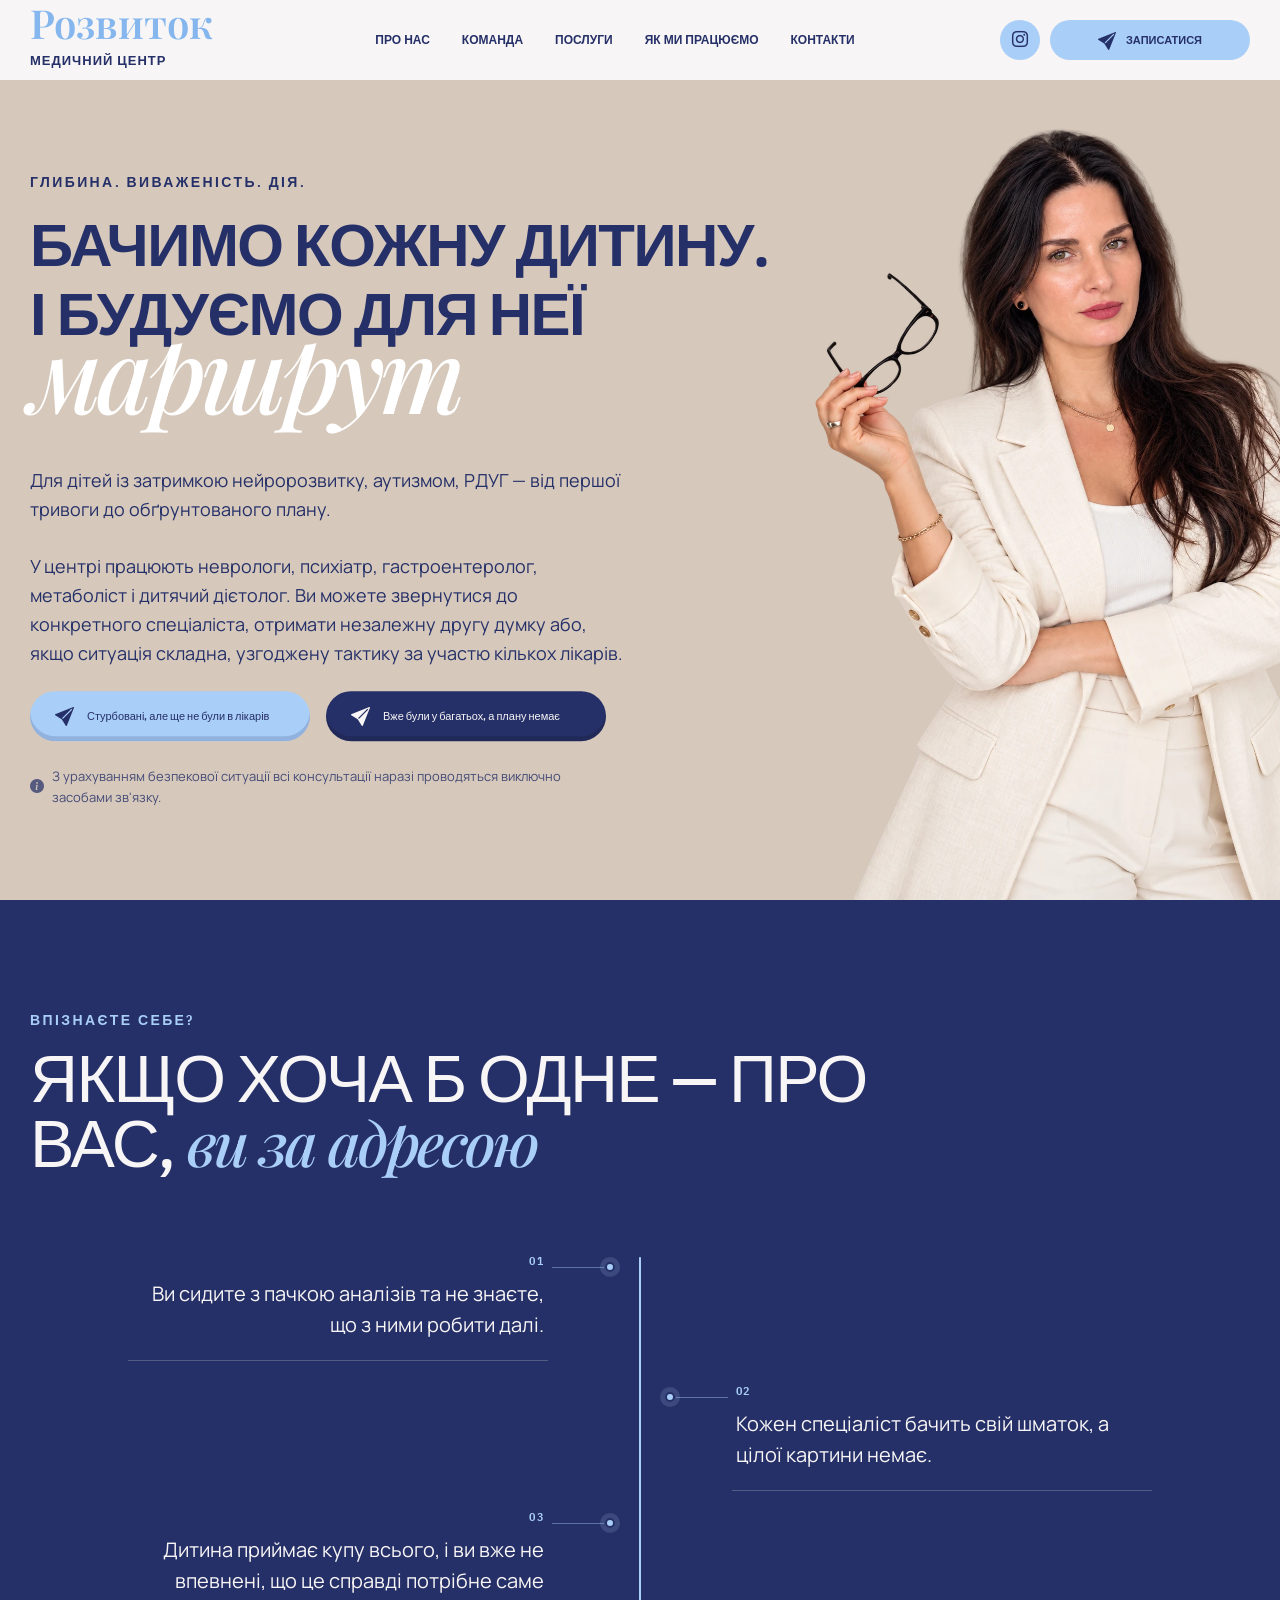
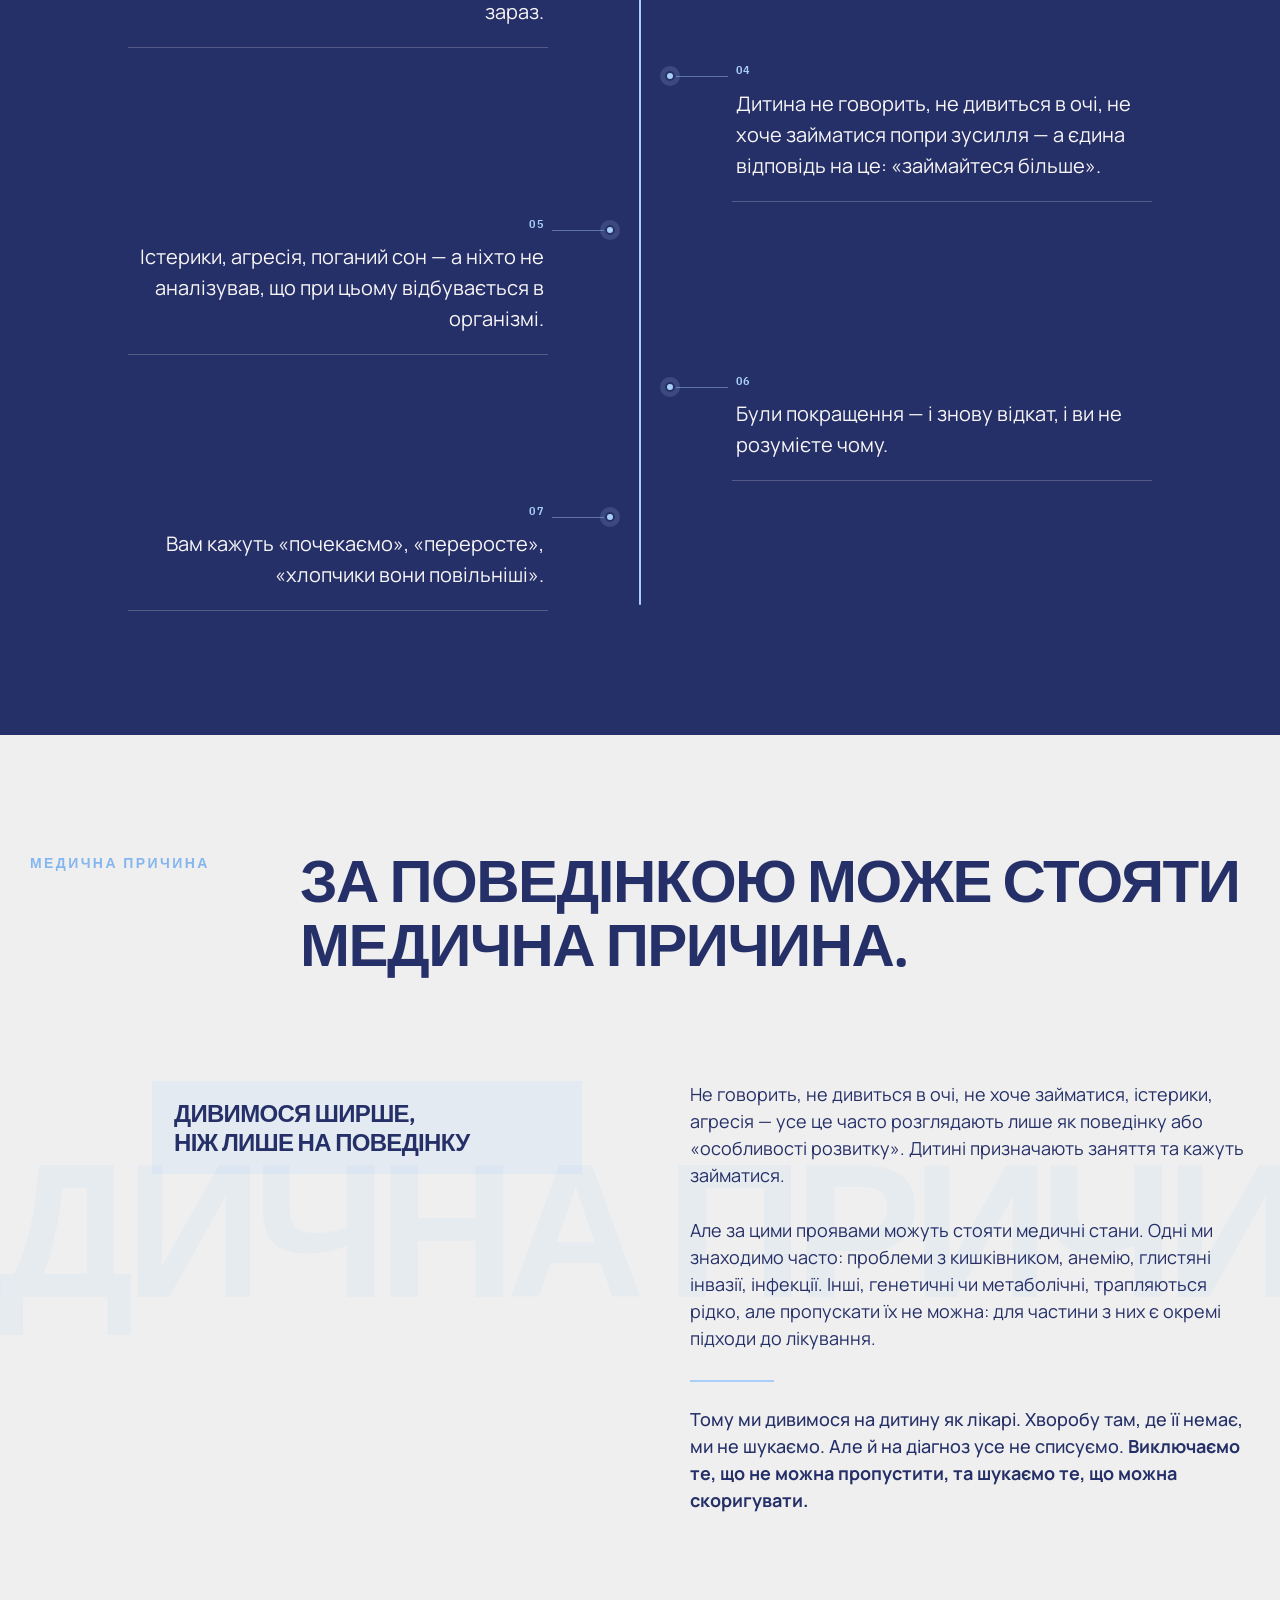
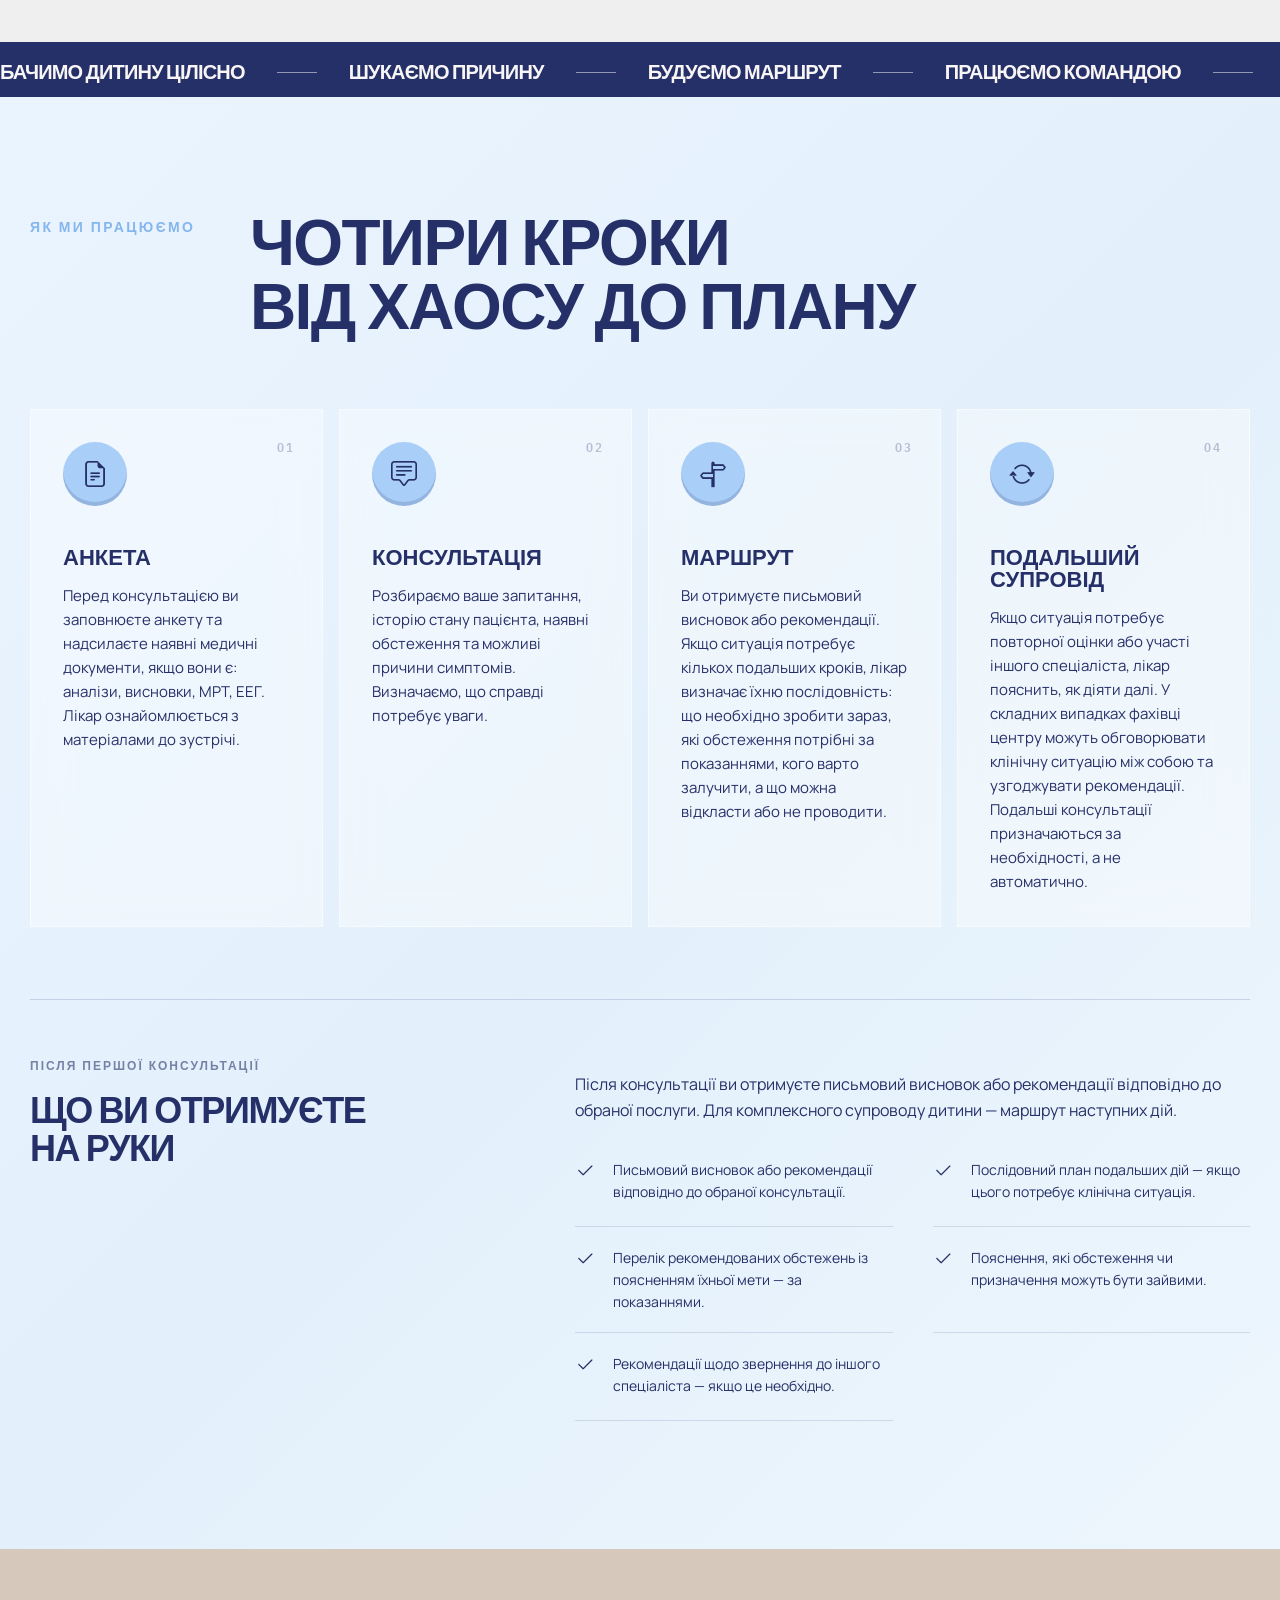
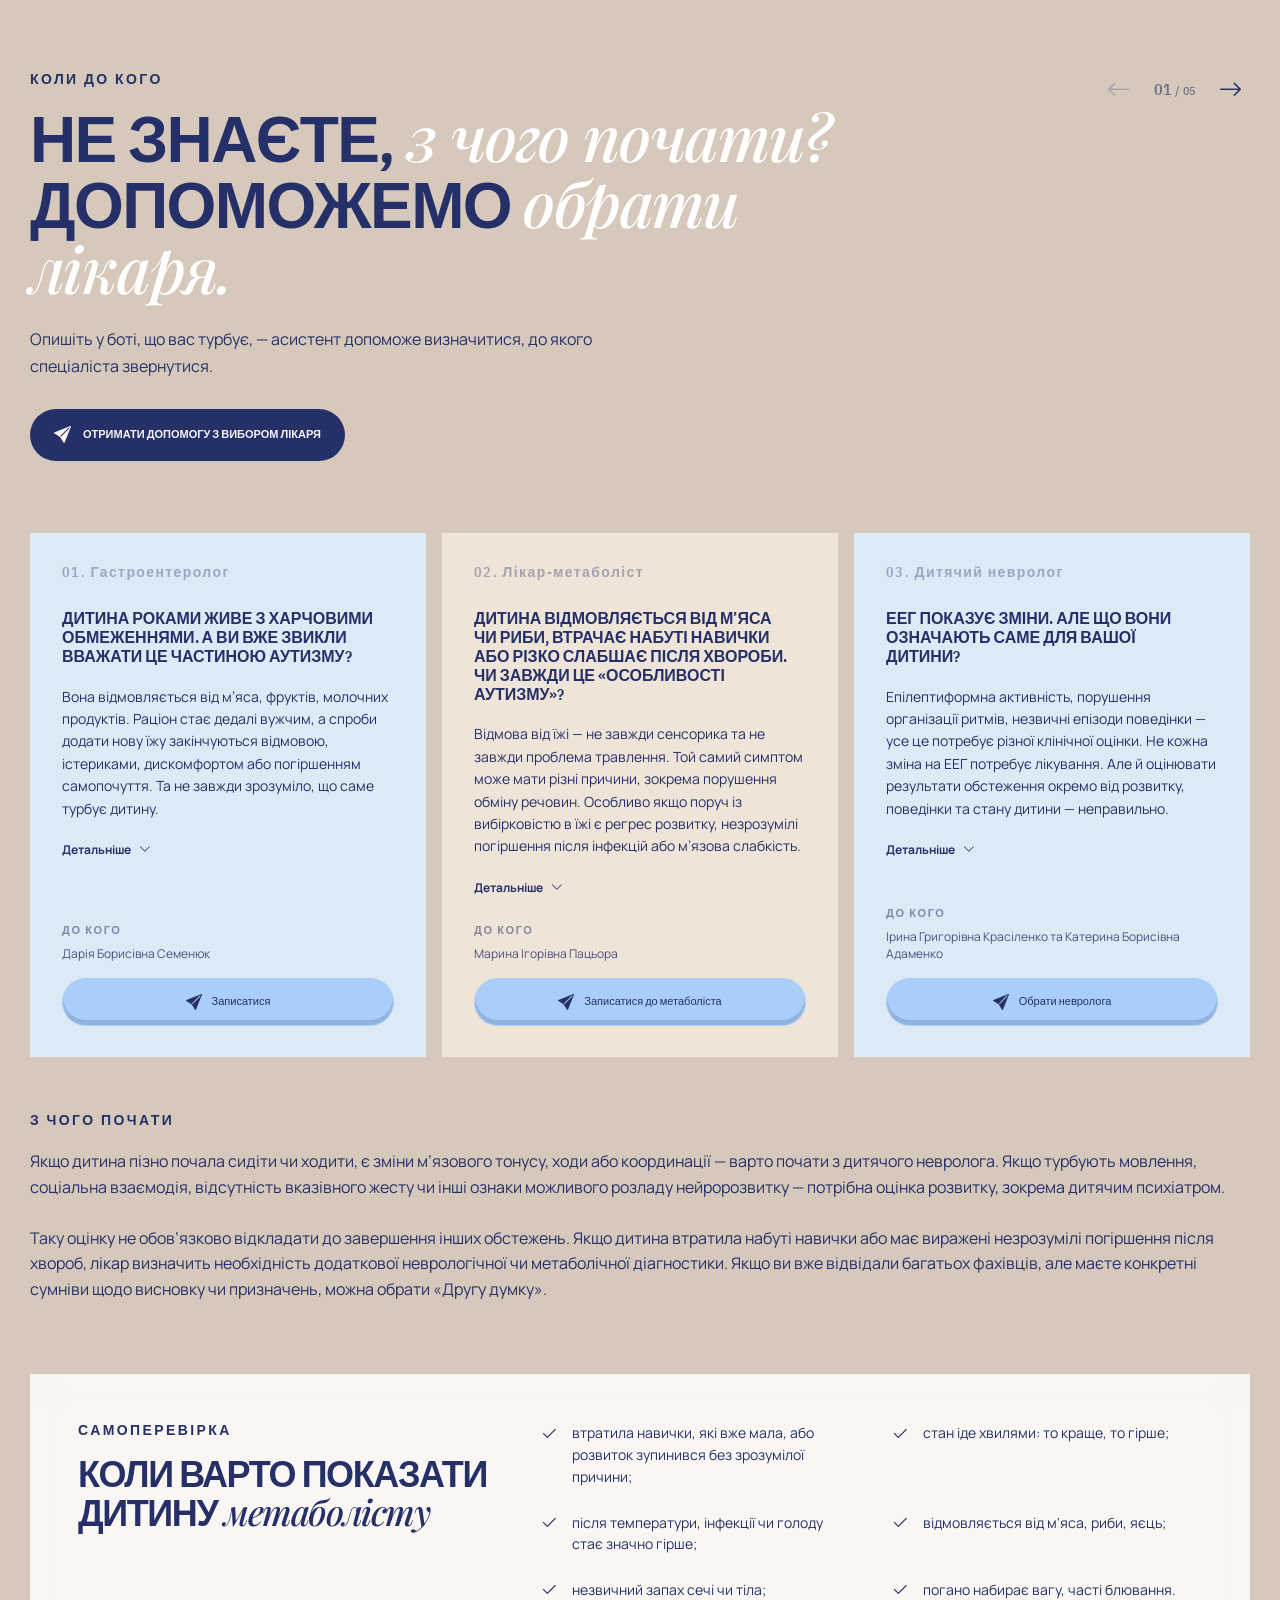
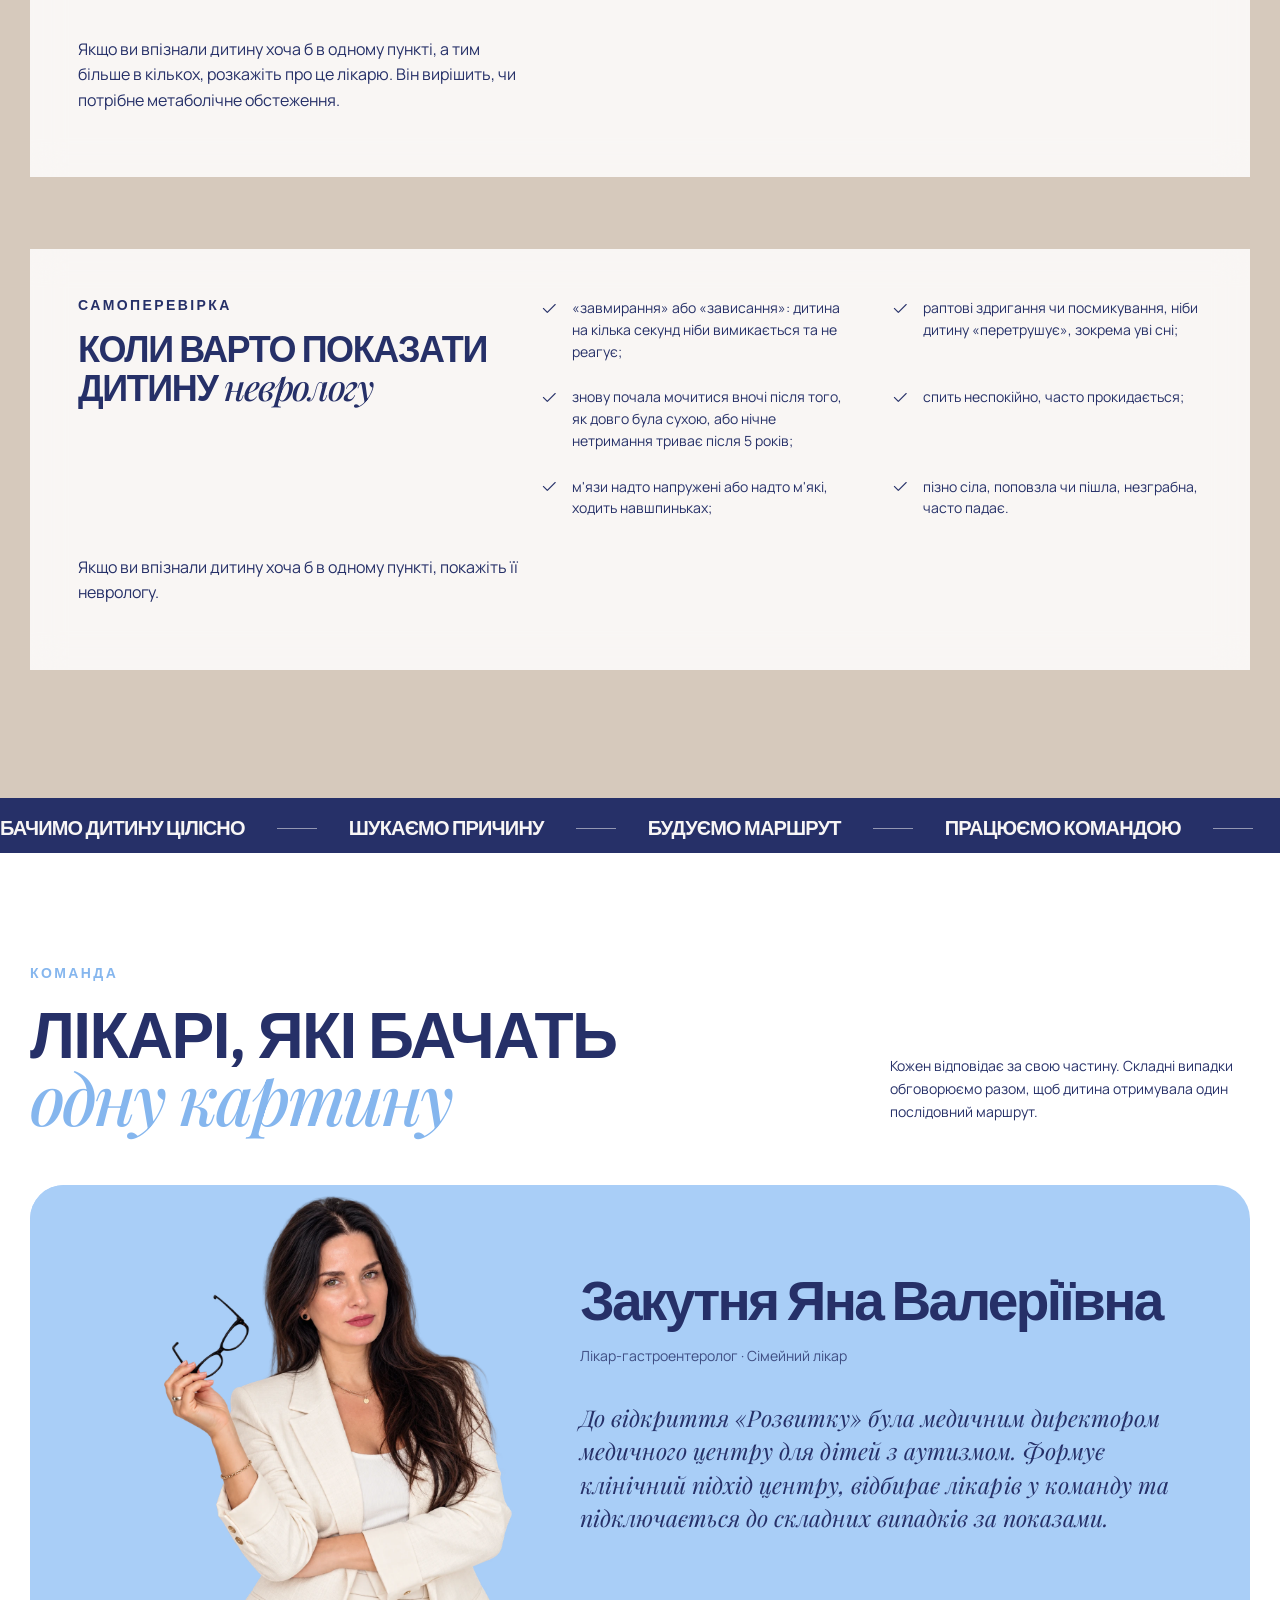
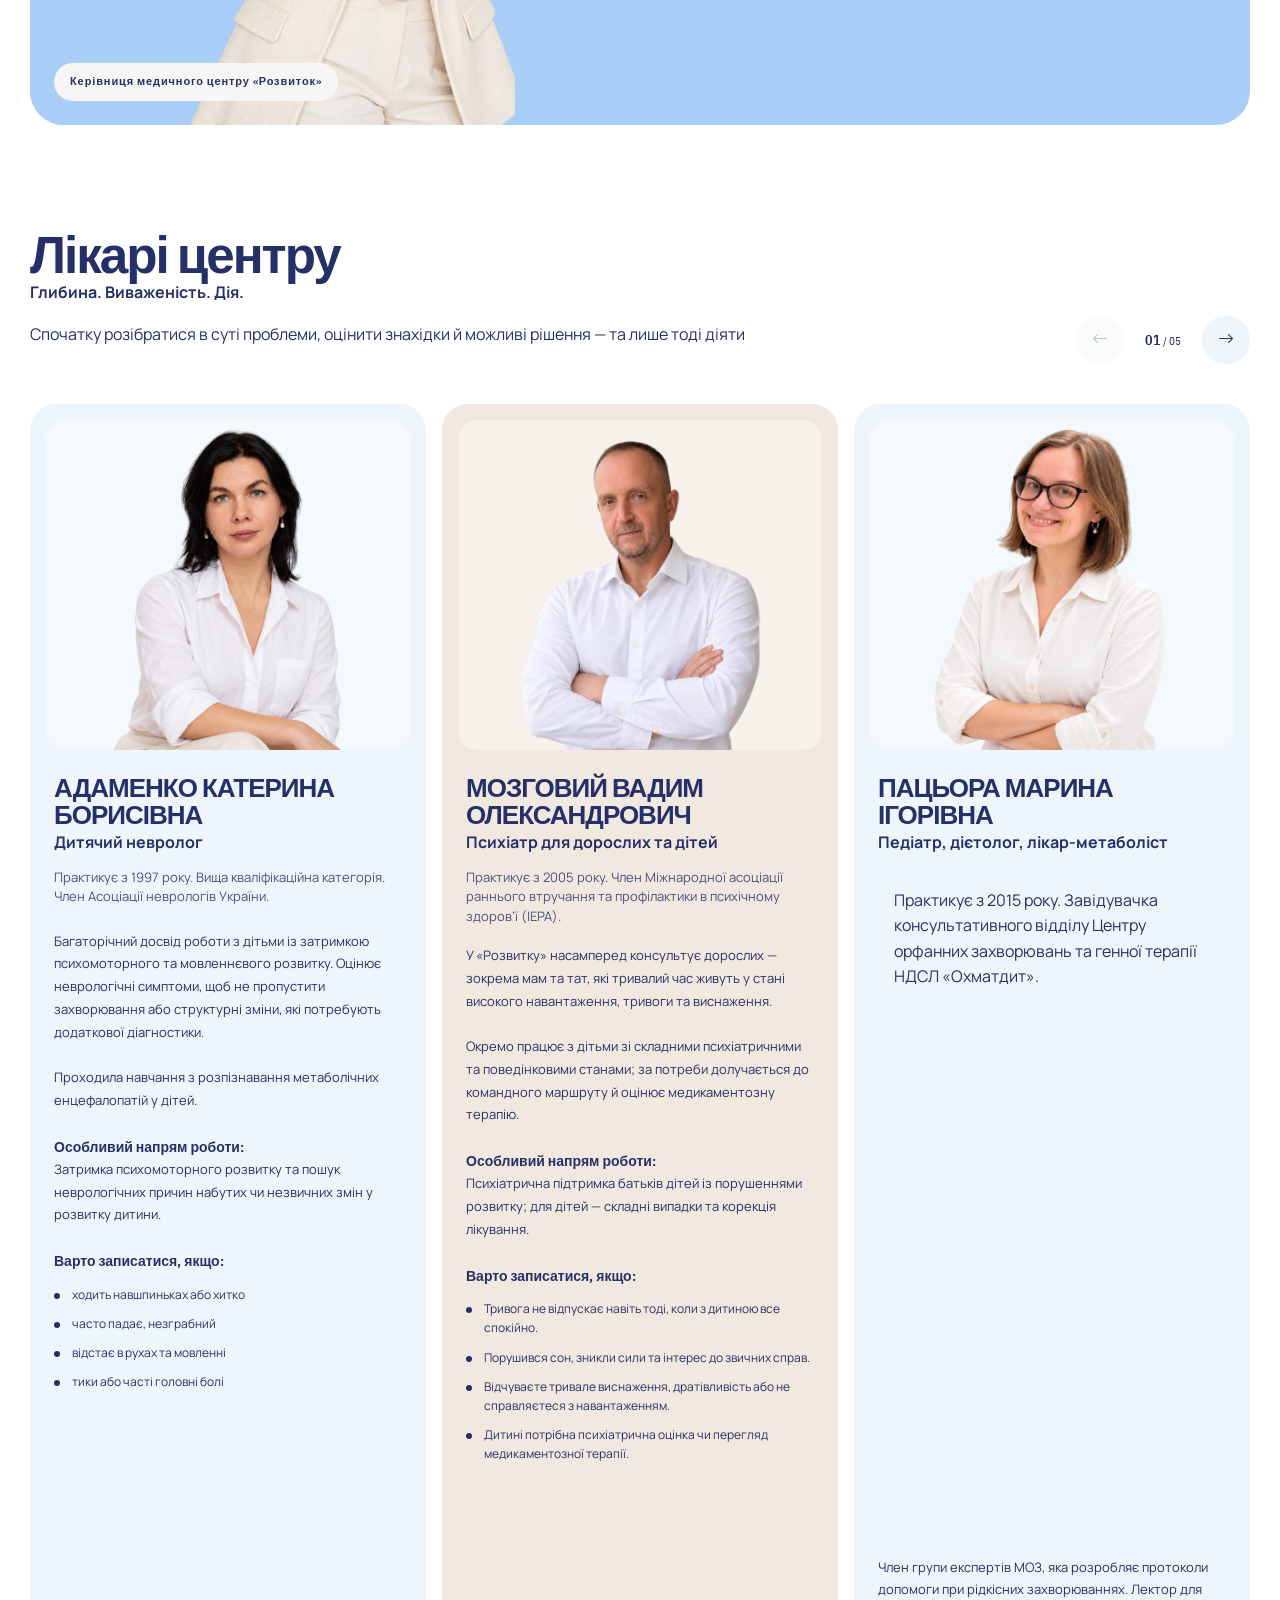
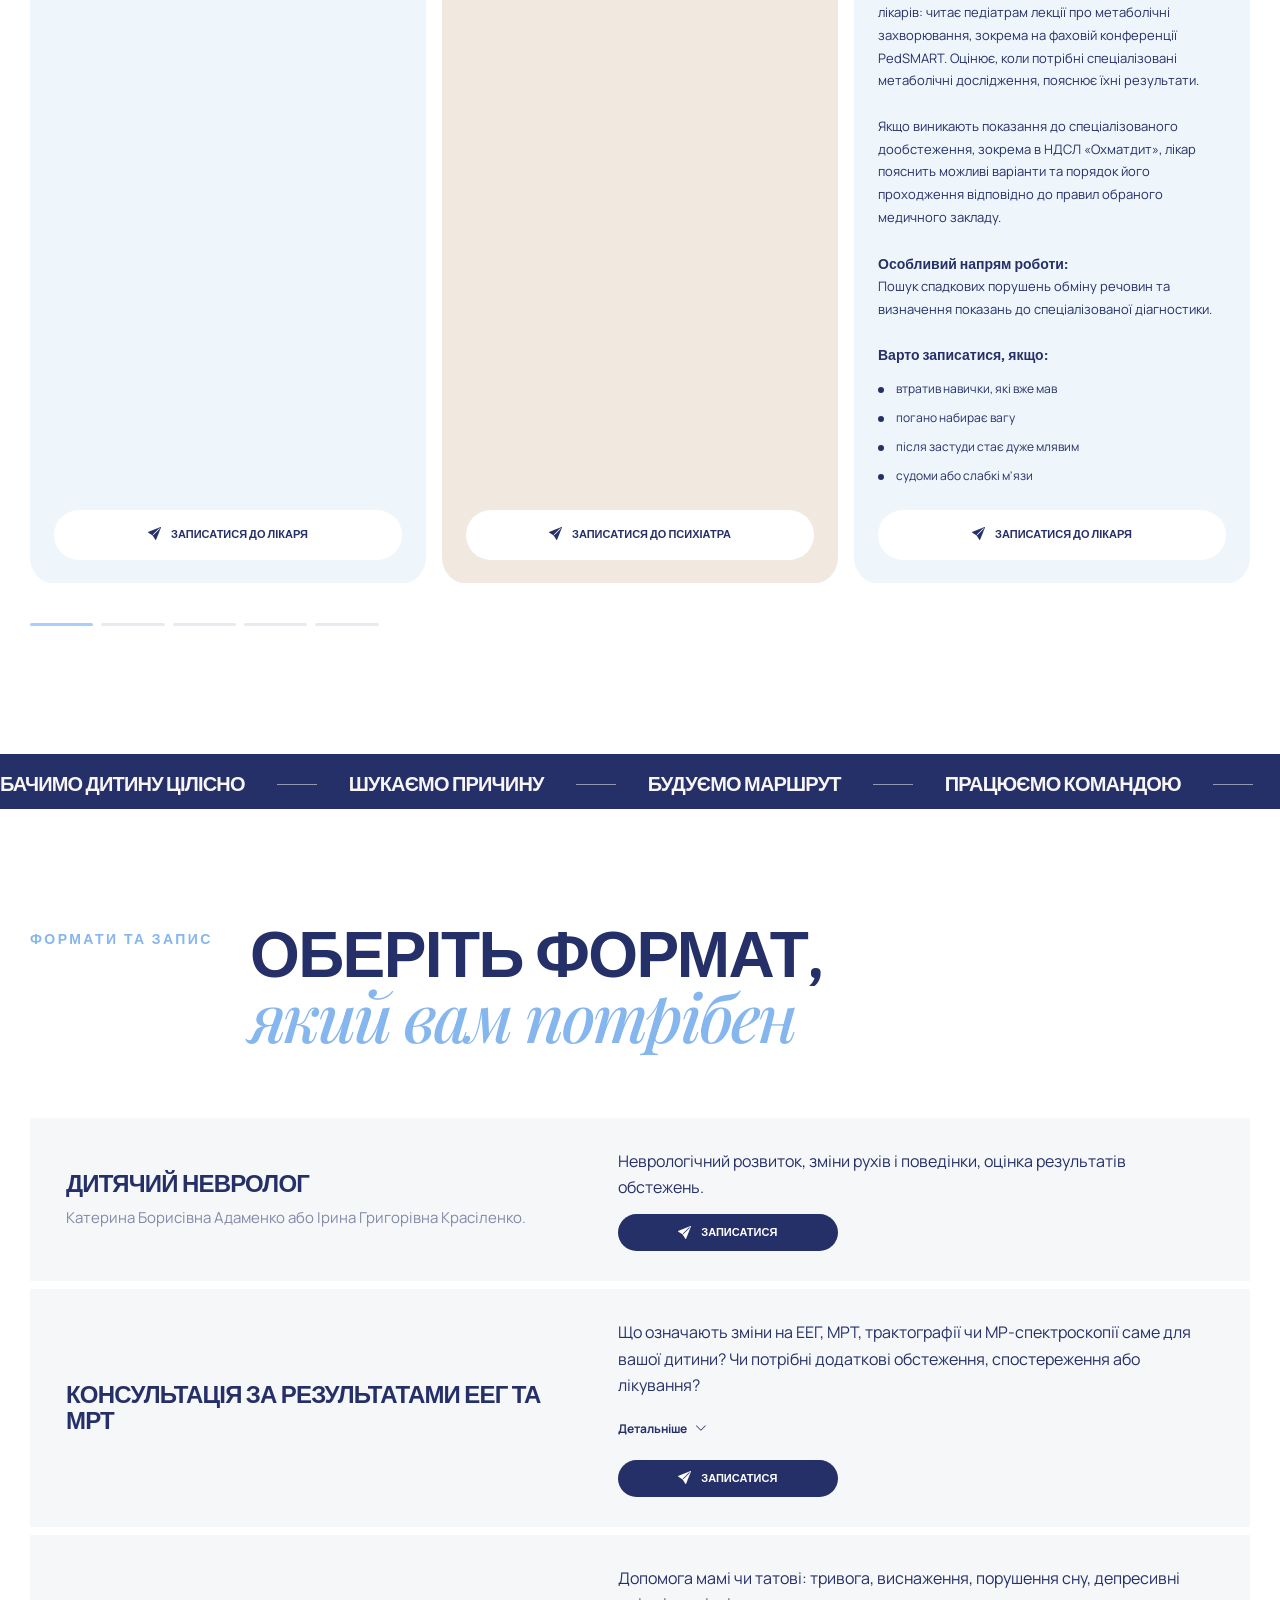
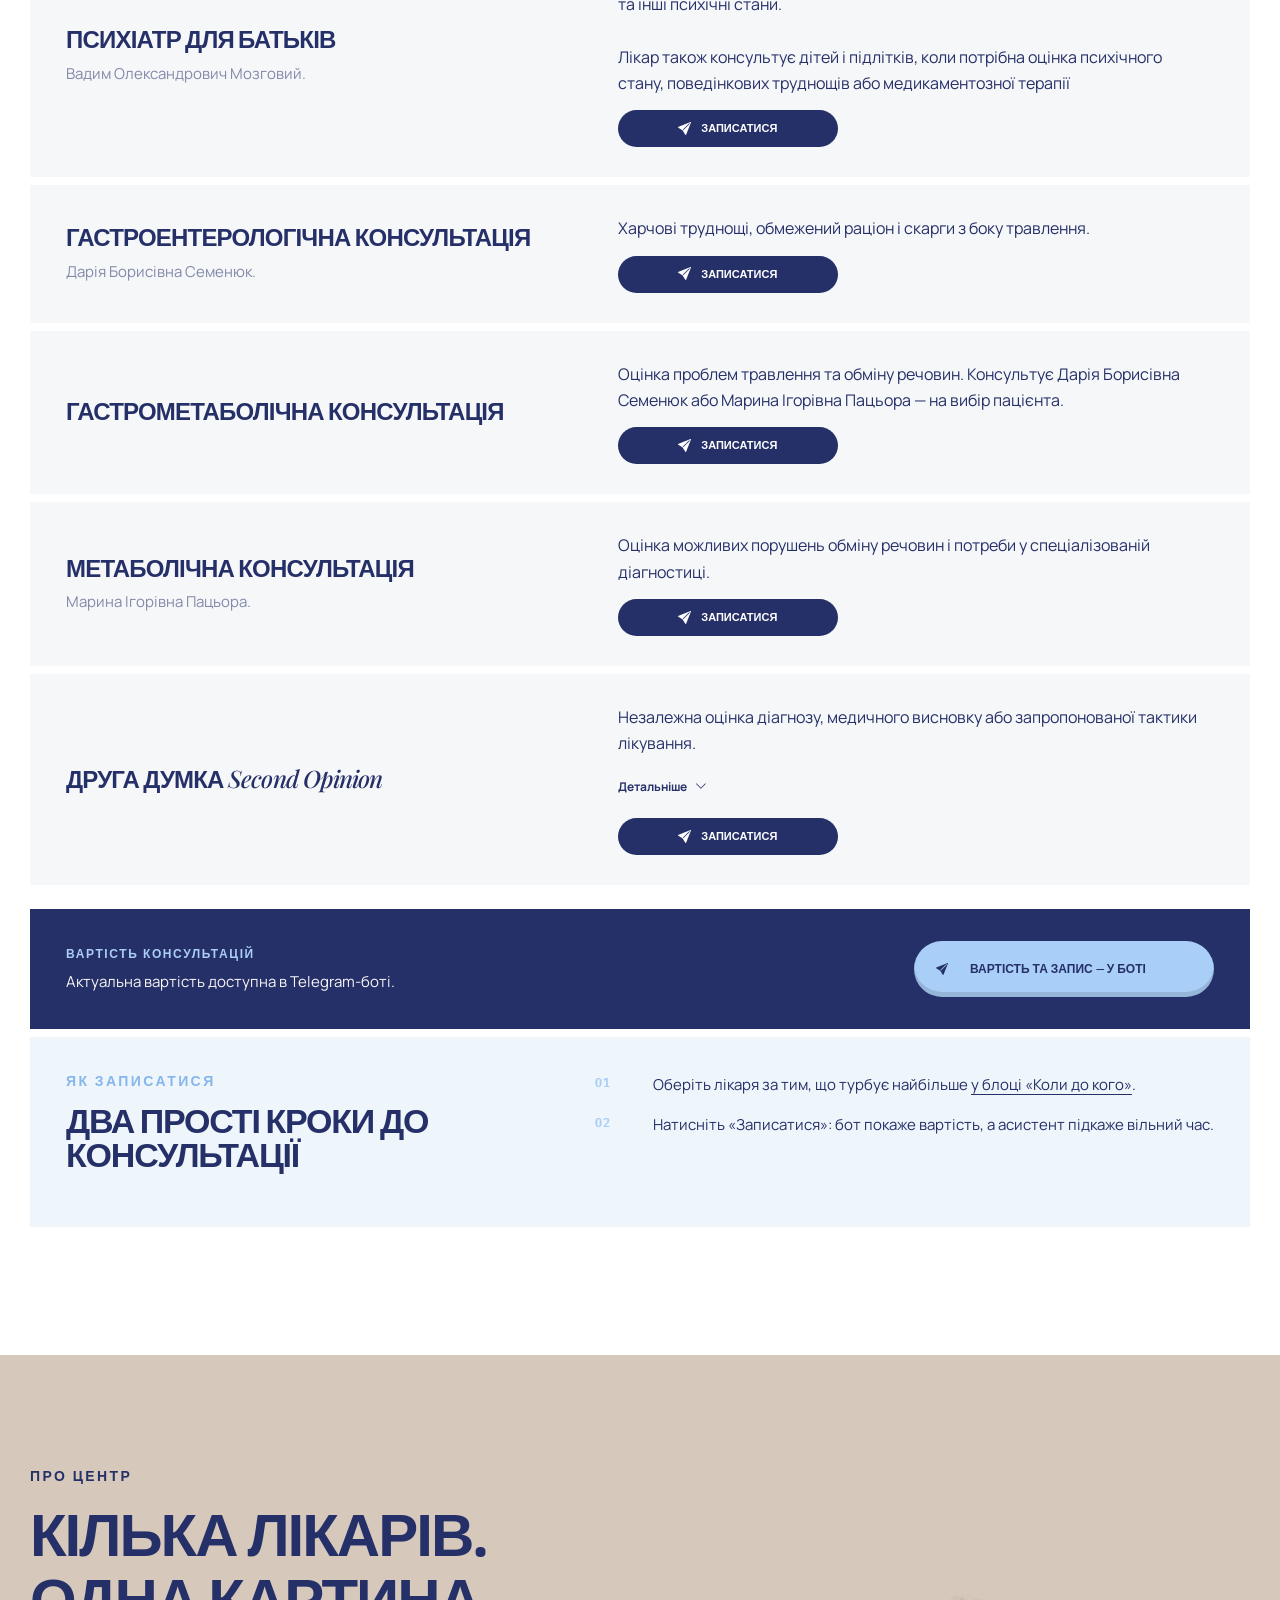
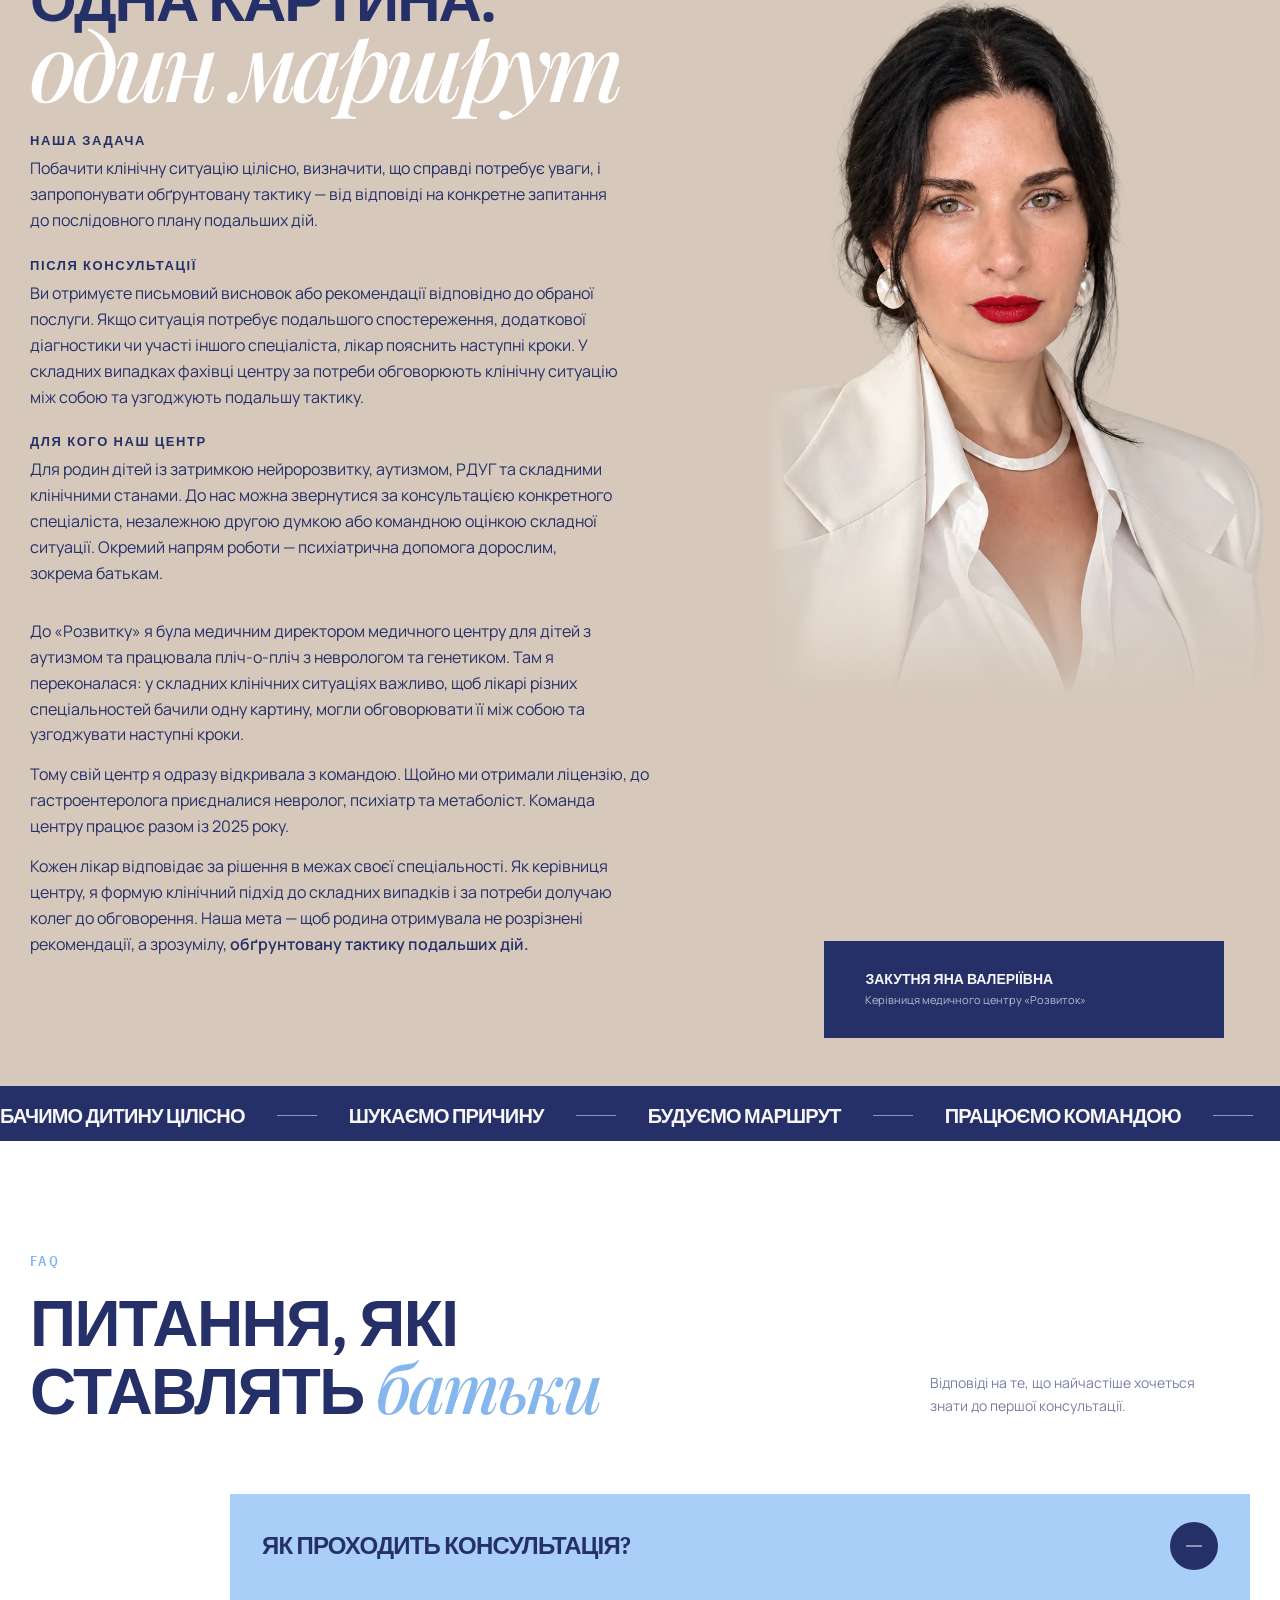
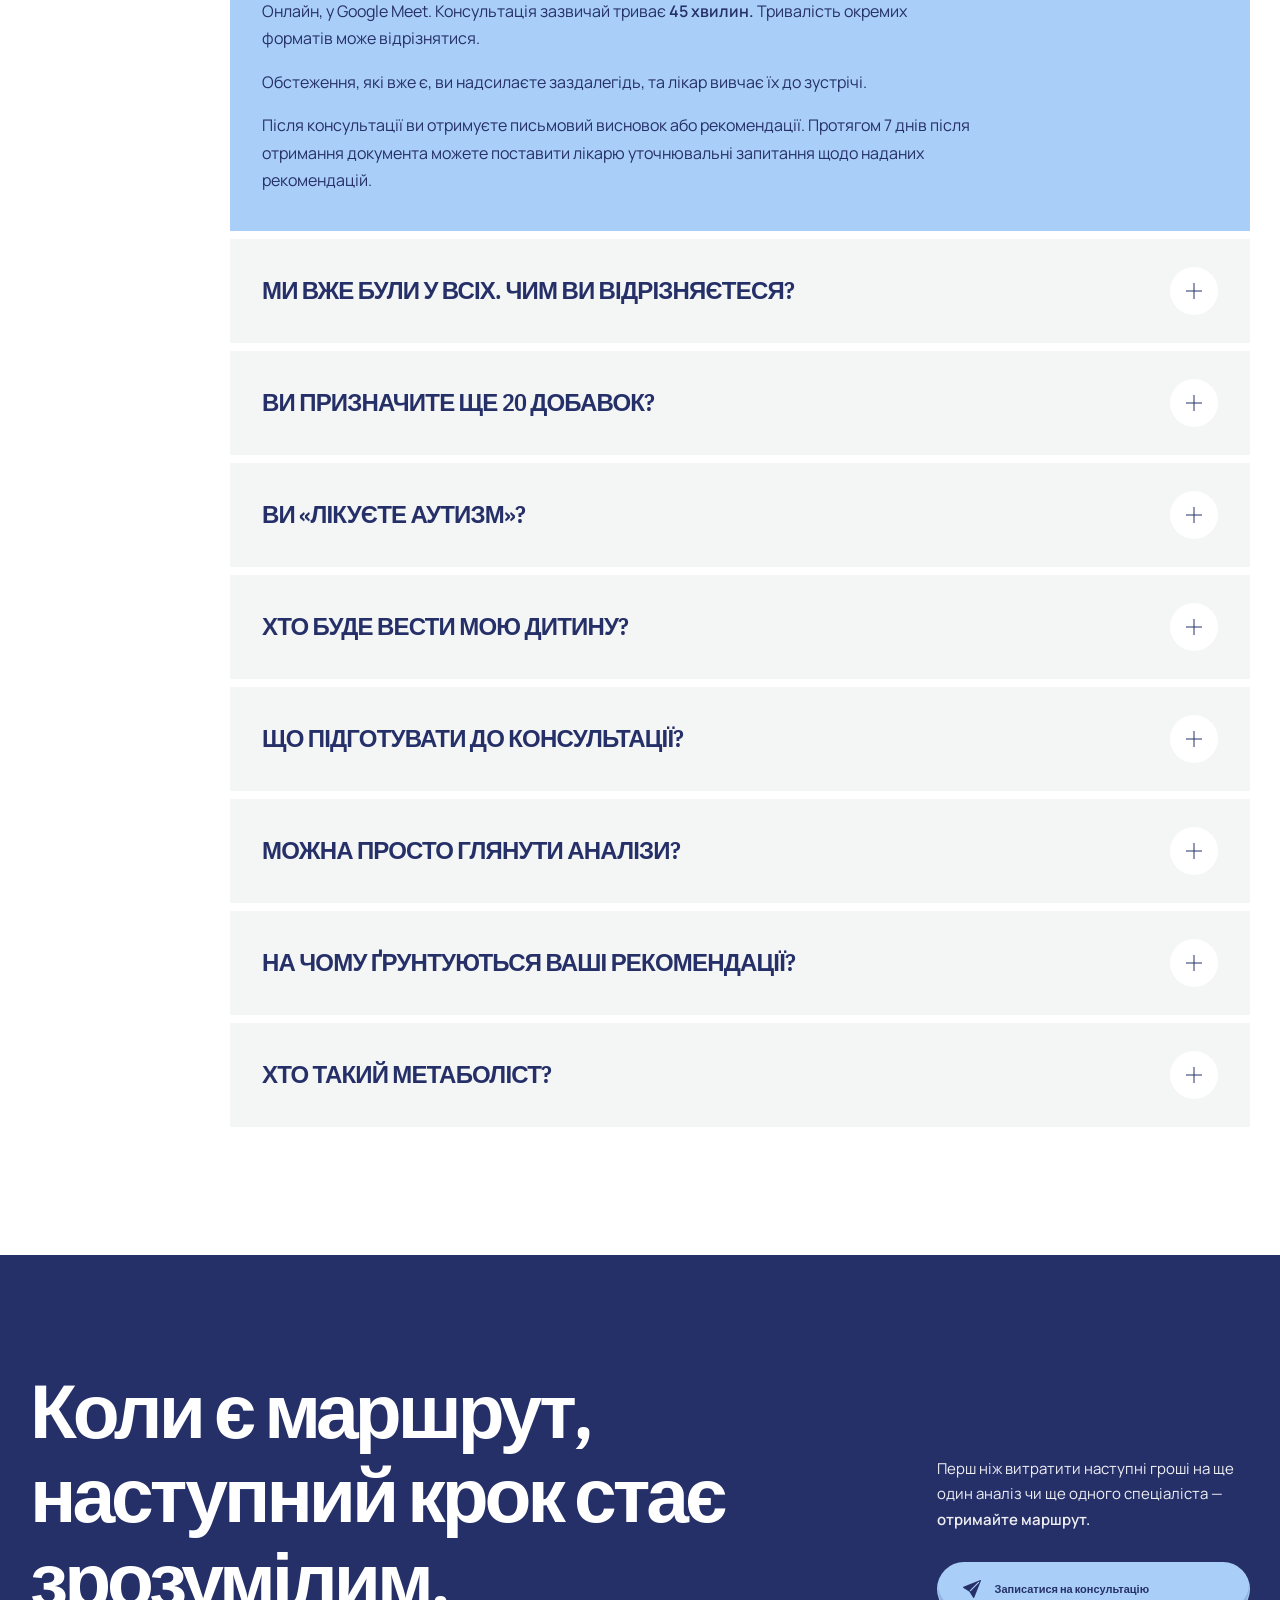
==== commit 473cbfdc: "Add files via upload" ====
--- a/index.html
+++ b/index.html
@@ -2,7 +2,13 @@
 <html lang="uk">
   <head>
     <meta charset="UTF-8" />
+
+    <meta
+      name="google-site-verification"
+      content="t_93Woa4SWTE59njY_RfiEfBCMRMXUeezDqaB-iobhk"
+    />
     <meta name="viewport" content="width=device-width, initial-scale=1.0" />
+
     <meta
       name="description"
       content="Розвиток — медичний центр для дітей із затримкою нейророзвитку, аутизмом та РДУГ."
@@ -60,7 +66,8 @@
     />
     <link rel="stylesheet" href="style.css" />
   </head>
-  <body data-ga4-id="" data-meta-pixel-id="">
+
+  <body data-ga4-id="G-W35CEXF84R" data-meta-pixel-id="">
     <header class="header">
       <div class="container header__inner">
         <a
@@ -1156,11 +1163,7 @@
                       <br /><br />Окремо працює з дітьми зі складними
                       психіатричними та поведінковими станами; за потреби
                       долучається до командного маршруту й оцінює медикаментозну
-                      терапію. <br />
-                      <br />
-                      Вадим Олександрович також консультує дітей у складних
-                      клінічних ситуаціях, коли потрібна оцінка психічного
-                      стану, поведінки або медикаментозної терапії.
+                      терапію.
                     </p>
 
                     <b class="team-card__situations-title mb-0">
@@ -1218,7 +1221,7 @@
                     <h3>Пацьора Марина Ігорівна</h3>
                     <b>Педіатр, дієтолог, лікар-метаболіст</b>
 
-                    <p class="team-card__speciality">
+                    <p class="team-card __speciality">
                       Практикує з 2015 року. Завідувачка консультативного
                       відділу Центру орфанних захворювань та генної терапії НДСЛ
                       «Охматдит».
@@ -1559,11 +1562,16 @@
                 <p>
                   Допомога мамі чи татові: тривога, виснаження, порушення сну,
                   депресивні та інші психічні стани.
+                  <br />
+                  <br />
+                  Лікар також консультує дітей і підлітків, коли потрібна оцінка
+                  психічного стану, поведінкових труднощів або медикаментозної
+                  терапії
                 </p>
 
                 <a
                   class="formats__book"
-                  href="https://rozvitok-medcenter-bot.tg.pulse.is?utm_source=website&amp;utm_medium=referral&amp;utm_campaign=consultation&amp;utm_content=formats"
+                  href="https://tg.pulse.is/rozvitok_medcenter_bot?start=6af74cf087423edbdf0709e0&utm_source=website&utm_campaign=mozgovyi_adult"
                   target="_blank"
                   rel="noopener"
                   data-track="booking"
@@ -2267,6 +2275,14 @@
                 <i class="bi bi-instagram"></i>
                 <span>Instagram</span>
               </a>
+              <a
+                class="footer__social footer__social--email"
+                href="mailto:asistadmin.dr.zakutnia@gmail.com"
+                aria-label="Написати на електронну пошту asistadmin.dr.zakutnia@gmail.com"
+              >
+                <i class="bi bi-envelope" aria-hidden="true"></i>
+                <span>asistadmin.dr.zakutnia@gmail.com</span>
+              </a>
             </div>
           </div>
         </div>
--- a/style.css
+++ b/style.css
@@ -108,7 +108,6 @@
   margin-inline: auto;
 }
 
-
 .header {
   position: absolute;
   inset: 0 0 auto;
@@ -219,7 +218,6 @@
   display: none;
 }
 
-
 .hero {
   position: relative;
   height: 100vh;
@@ -355,7 +353,6 @@
   opacity: 0.6;
 }
 
-
 .hero__visual {
   position: absolute;
   z-index: 2;
@@ -398,7 +395,6 @@
   object-position: right bottom;
 }
 
-
 .reveal {
   opacity: 0;
   transform: translateY(16px);
@@ -412,7 +408,6 @@
   transform: none;
 }
 
-
 @media (max-width: 1100px) {
   .container {
     width: calc(100% - 48px);
@@ -466,7 +461,6 @@
     height: 92%;
   }
 }
-
 
 @media (max-width: 820px) {
   .container {
@@ -1452,8 +1446,6 @@
   }
 }
 
-
-
 .medical-reason {
   position: relative;
   padding: 120px 0 128px;
@@ -1481,8 +1473,6 @@
   text-transform: uppercase;
 }
 
-
-
 .medical-reason__top {
   margin-top: -24px;
   padding-left: 270px;
@@ -1504,8 +1494,6 @@
   color: var(--color-primary);
 }
 
-
-
 .medical-reason__content {
   position: relative;
 
@@ -1516,8 +1504,6 @@
 
   margin-top: 104px;
 }
-
-
 
 .medical-reason__aside {
   align-self: start;
@@ -1538,8 +1524,6 @@
   text-transform: uppercase;
 }
 
-
-
 .medical-reason__copy {
   display: grid;
   gap: 28px;
@@ -1558,8 +1542,6 @@
   font-weight: 700;
 }
 
-
-
 .medical-reason__conclusion {
   position: relative;
 
@@ -1580,8 +1562,6 @@
 
   background: var(--color-accent);
 }
-
-
 
 .medical-reason__word {
   position: absolute;
@@ -1608,8 +1588,6 @@
   user-select: none;
 }
 
-
-
 .section-reveal {
   opacity: 1;
   transform: translateY(0);
@@ -1629,8 +1607,6 @@
   transform: translateY(0);
 }
 
-
-
 @media (max-width: 1100px) {
   .medical-reason {
     padding: 96px 0 104px;
@@ -1661,8 +1637,6 @@
   }
 }
 
-
-
 @media (max-width: 820px) {
   .medical-reason {
     padding: 80px 0 88px;
@@ -1730,8 +1704,6 @@
     opacity: 0.6;
   }
 }
-
-
 
 @media (max-width: 520px) {
   .medical-reason {
@@ -1825,8 +1797,6 @@
   -webkit-backdrop-filter: blur(18px);
   backdrop-filter: blur(18px);
 }
-
-
 
 .work-process {
   position: relative;
@@ -1845,8 +1815,6 @@
   );
 }
 
-
-
 .work-process__head {
   display: grid;
   grid-template-columns: 220px 1fr;
@@ -1863,8 +1831,6 @@
   max-width: 820px;
 }
 
-
-
 .work-process__grid {
   display: grid;
   grid-template-columns: repeat(4, 1fr);
@@ -1897,8 +1863,6 @@
   background: var(--color-token-18);
 }
 
-
-
 .process-card__number {
   position: absolute;
 
@@ -1913,8 +1877,6 @@
   letter-spacing: 1.4px;
 }
 
-
-
 .process-card__icon {
   width: 64px;
   height: 64px;
@@ -1936,8 +1898,6 @@
   font-size: 26px;
   line-height: 1;
 }
-
-
 
 .process-card__content {
   padding-top: 40px;
@@ -1961,8 +1921,6 @@
   font-size: 15px;
   line-height: 1.6;
 }
-
-
 
 .work-process__result {
   margin-top: 72px;
@@ -2002,8 +1960,6 @@
   text-transform: uppercase;
 }
 
-
-
 .result-list {
   margin: 0;
   padding: 0;
@@ -2046,8 +2002,6 @@
   font-weight: 700;
 }
 
-
-
 @media (max-width: 1100px) {
   .work-process {
     padding: 96px 0 104px;
@@ -2076,8 +2030,6 @@
   }
 }
 
-
-
 @media (max-width: 820px) {
   .work-process {
     padding: 80px 0;
@@ -2141,8 +2093,6 @@
     font-size: 14px;
   }
 
-  
-
   .work-process__result {
     margin-top: 56px;
     padding-top: 40px;
@@ -2169,8 +2119,6 @@
   }
 }
 
-
-
 @media (max-width: 520px) {
   .section-heading {
     font-size: 34px;
@@ -2184,7 +2132,6 @@
     font-size: 28px;
   }
 }
-
 
 .marquee {
   width: 100%;
@@ -2247,8 +2194,6 @@
   }
 }
 
-
-
 @media (max-width: 820px) {
   .marquee {
     padding: 15px 0 12px;
@@ -2270,14 +2215,11 @@
   }
 }
 
-
-
 @media (prefers-reduced-motion: reduce) {
   .marquee__track {
     animation-play-state: paused;
   }
 }
-
 
 .doctor-guide {
   position: relative;
@@ -2287,8 +2229,6 @@
   color: var(--color-primary);
   background: var(--color-bg);
 }
-
-
 
 .doctor-guide__head {
   display: grid;
@@ -2306,8 +2246,6 @@
 .doctor-guide__head .section-heading {
   max-width: 820px;
 }
-
-
 
 .doctor-guide__intro {
   min-width: 0;
@@ -2386,8 +2324,6 @@
   text-transform: none;
 }
 
-
-
 .carousel-nav {
   display: flex;
   align-items: center;
@@ -2451,8 +2387,6 @@
   font-weight: 600;
 }
 
-
-
 .doctor-guide__viewport {
   overflow: hidden;
 }
@@ -2466,8 +2400,6 @@
   will-change: transform;
 }
 
-
-
 .doctor-card {
   position: relative;
 
@@ -2491,8 +2423,6 @@
   box-shadow: 0 24px 48px var(--color-token-22);
 }
 
-
-
 .doctor-card--blue {
   background: var(--color-token-23);
 }
@@ -2512,8 +2442,6 @@
 .doctor-card--lavender {
   background: var(--color-token-27);
 }
-
-
 
 .doctor-card__number {
   display: block;
@@ -2529,8 +2457,6 @@
   letter-spacing: 1.4px;
 }
 
-
-
 .doctor-card__body h3 {
   max-width: 320px;
   margin: 0;
@@ -2571,8 +2497,6 @@
   line-height: 1.6;
 }
 
-
-
 .doctor-card__footer {
   margin-top: auto;
   padding-top: 20px;
@@ -2605,8 +2529,6 @@
   font-size: 12px;
   line-height: 1.4;
 }
-
-
 
 .doctor-card__action {
   flex: 0 0 auto;
@@ -2640,8 +2562,6 @@
 .doctor-card__action::after {
   display: none;
 }
-
-
 
 .doctor-guide__parent {
   margin-top: 32px;
@@ -2701,8 +2621,6 @@
   font-size: 16px;
 }
 
-
-
 .metabolic-check {
   margin-top: 72px;
   padding: 48px;
@@ -2716,8 +2634,6 @@
   -webkit-backdrop-filter: blur(16px);
   backdrop-filter: blur(16px);
 }
-
-
 
 .doctor-guide .metabolic-check__intro .section-label {
   margin-bottom: 16px;
@@ -2760,8 +2676,6 @@
   font-weight: 700;
 }
 
-
-
 .metabolic-check__list {
   margin: 0;
   padding: 0;
@@ -2795,8 +2709,6 @@
   line-height: 1.55;
 }
 
-
-
 @media (max-width: 1100px) {
   .doctor-guide {
     padding: 96px 0 104px;
@@ -2831,15 +2743,11 @@
   }
 }
 
-
-
 @media (max-width: 820px) {
   .doctor-guide {
     padding: 80px 0;
   }
 
-  
-
   .doctor-guide__head {
     display: block;
 
@@ -2853,8 +2761,6 @@
   .doctor-guide__head .section-heading {
     max-width: 100%;
   }
-
-  
 
   .doctor-guide > .container {
     display: flex;
@@ -2898,8 +2804,6 @@
     width: 100%;
   }
 
-  
-
   .doctor-card {
     flex-basis: 100%;
     padding: 24px;
@@ -2908,8 +2812,6 @@
   .doctor-card__body h3 {
     max-width: 100%;
   }
-
-  
 
   .doctor-guide__parent {
     margin-top: 24px;
@@ -2925,8 +2827,6 @@
     margin-top: 4px;
   }
 
-  
-
   .metabolic-check {
     margin-top: 56px;
     padding: 32px;
@@ -2954,8 +2854,6 @@
   }
 }
 
-
-
 @media (max-width: 520px) {
   .doctor-card {
     min-height: 400px;
@@ -2986,7 +2884,6 @@
 .doctor-guide .section-label {
   color: var(--color-primary);
 }
-
 
 .team {
   position: relative;
@@ -2996,8 +2893,6 @@
   color: var(--color-primary);
   background: var(--color-token-31);
 }
-
-
 
 .team__head {
   display: grid;
@@ -3040,8 +2935,6 @@
   line-height: 1.65;
 }
 
-
-
 .team-nav {
   display: flex;
   align-items: center;
@@ -3100,8 +2993,6 @@
   font-weight: 600;
 }
 
-
-
 .team-slider {
   min-width: 0;
 }
@@ -3133,8 +3024,6 @@
 
   transition: transform 0.56s cubic-bezier(0.22, 1, 0.36, 1);
 }
-
-
 
 .team-card {
   flex: 0 0 calc((100% - 32px) / 3);
@@ -3152,8 +3041,6 @@
   background: var(--color-token-33);
 }
 
-
-
 .team-card__photo {
   position: relative;
 
@@ -3218,8 +3105,6 @@
 
   text-transform: uppercase;
 }
-
-
 
 .team-card__content {
   flex: 1;
@@ -3253,8 +3138,6 @@
   line-height: 1.5;
 }
 
-
-
 .team-card__facts {
   margin: 28px 0 0;
 
@@ -3294,8 +3177,6 @@
   line-height: 1.45;
 }
 
-
-
 .team-card__actions {
   margin-top: auto;
   padding-top: 28px;
@@ -3388,8 +3269,6 @@
   font-size: 13px;
 }
 
-
-
 .team-bottom {
   margin-top: 40px;
 
@@ -3424,8 +3303,6 @@
 .team-mobile-nav {
   display: none;
 }
-
-
 
 body.team-modal-open {
   overflow: hidden;
@@ -3603,8 +3480,6 @@
   margin-top: 24px;
 }
 
-
-
 .team-modal__action {
   min-height: 54px;
 
@@ -3636,8 +3511,6 @@
   background: var(--color-primary);
 }
 
-
-
 @media (max-width: 1100px) {
   .team {
     padding: 96px 0 104px;
@@ -3666,8 +3539,6 @@
   }
 }
 
-
-
 @media (max-width: 820px) {
   .team {
     padding: 80px 0;
@@ -3737,8 +3608,6 @@
   .team-card__facts dd {
     font-size: 13px;
   }
-
-  
 
   .team-card__actions {
     margin-top: auto;
@@ -3757,8 +3626,6 @@
     font-size: 12px;
   }
 
-  
-
   .team-bottom {
     margin-top: 32px;
 
@@ -3776,8 +3643,6 @@
     gap: 8px;
   }
 
-  
-
   .team-modal {
     padding: 16px;
 
@@ -3811,7 +3676,6 @@
 .doctor-guide__start {
   margin-top: 50px;
 }
-
 
 @media (max-width: 520px) {
   .team-card {
@@ -3862,8 +3726,6 @@
   gap: 88px;
 }
 
-
-
 .development-check__main {
   position: relative;
   z-index: 2;
@@ -3877,8 +3739,6 @@
   display: block;
   margin-top: -10px;
 }
-
-
 
 .development-check__content {
   position: relative;
@@ -3928,8 +3788,6 @@
   font-weight: 500;
 }
 
-
-
 .development-check__action {
   position: relative;
   z-index: 2;
@@ -3975,8 +3833,6 @@
   font-size: 18px;
 }
 
-
-
 .development-check__arrow {
   position: relative;
 
@@ -4025,8 +3881,6 @@
   transition: transform 0.26s ease;
 }
 
-
-
 .development-check__note {
   margin: 12px 0 0;
   padding-left: 22px;
@@ -4036,8 +3890,6 @@
   font-size: 10px;
   line-height: 1.5;
 }
-
-
 
 .development-check__bottom {
   position: relative;
@@ -4087,8 +3939,6 @@
   transform: translate(-50%, -50%);
 }
 
-
-
 @media (max-width: 1100px) {
   .development-check {
     padding: 96px 0 104px;
@@ -4114,8 +3964,6 @@
   }
 }
 
-
-
 @media (max-width: 820px) {
   .development-check {
     padding: 80px 0;
@@ -4185,8 +4033,6 @@
   }
 }
 
-
-
 @media (max-width: 520px) {
   .development-check__content {
     margin-top: 48px;
@@ -4212,7 +4058,6 @@
     line-height: 1.25;
   }
 }
-
 
 .formats {
   position: relative;
@@ -4222,8 +4067,6 @@
   color: var(--color-primary);
   background: var(--color-token-31);
 }
-
-
 
 .formats__head {
   display: grid;
@@ -4256,14 +4099,10 @@
   text-transform: none;
 }
 
-
-
 .formats__list {
   display: grid;
   gap: 8px;
 }
-
-
 
 .formats__row {
   position: relative;
@@ -4289,8 +4128,6 @@
     background-color 0.35s ease;
 }
 
-
-
 .formats__row::before {
   content: "";
 
@@ -4307,8 +4144,6 @@
 .formats__row:hover::before {
   transform: translateX(0);
 }
-
-
 
 .formats__row.is-visible {
   opacity: 1;
@@ -4330,8 +4165,6 @@
 .formats__row:nth-child(5) {
   transition-delay: 0.32s;
 }
-
-
 
 .formats__name,
 .formats__description {
@@ -4388,8 +4221,6 @@
   font-weight: 600;
 }
 
-
-
 .formats__name,
 .formats__description {
   transition: transform 0.4s cubic-bezier(0.22, 1, 0.36, 1);
@@ -4407,16 +4238,12 @@
   color: var(--color-token-37);
 }
 
-
-
 .formats__bottom {
   margin-top: 24px;
 
   display: grid;
   gap: 8px;
 }
-
-
 
 .formats__bot {
   padding: 32px 36px;
@@ -4452,8 +4279,6 @@
   line-height: 1.5;
 }
 
-
-
 .formats__bot-action {
   min-width: 300px;
   min-height: 56px;
@@ -4497,8 +4322,6 @@
 .formats__bot-action:hover .bi:last-child {
   transform: translateX(4px);
 }
-
-
 
 .formats__choose {
   min-height: 190px;
@@ -4539,8 +4362,6 @@
   text-transform: none;
 }
 
-
-
 .formats__choose-action {
   min-width: 220px;
   min-height: 56px;
@@ -4594,8 +4415,6 @@
   margin-top: 0 !important;
 }
 
-
-
 @media (max-width: 1100px) {
   .formats {
     padding: 96px 0 104px;
@@ -4616,8 +4435,6 @@
   }
 }
 
-
-
 @media (max-width: 820px) {
   .formats {
     padding: 80px 0;
@@ -4644,8 +4461,6 @@
     letter-spacing: -2px;
   }
 
-  
-
   .formats__list {
     gap: 6px;
   }
@@ -4674,8 +4489,6 @@
     transform: none;
   }
 
-  
-
   .formats__bot {
     padding: 28px 24px;
 
@@ -4689,8 +4502,6 @@
     margin-top: 24px;
   }
 
-  
-
   .formats__choose {
     min-height: 0;
     padding: 32px 24px;
@@ -4710,8 +4521,6 @@
   }
 }
 
-
-
 @media (max-width: 520px) {
   .formats__row {
     padding: 24px 20px;
@@ -4731,7 +4540,6 @@
   }
 }
 
-
 .about-hero {
   position: relative;
 
@@ -4750,8 +4558,6 @@
   min-height: 100vh;
   min-height: 100svh;
 }
-
-
 
 .about-hero__copy {
   position: relative;
@@ -4761,8 +4567,6 @@
 
   padding: 112px 0 128px;
 }
-
-
 
 .about-hero__title {
   max-width: 820px;
@@ -4776,8 +4580,6 @@
 
   text-transform: uppercase;
 }
-
-
 
 .about-hero__accent {
   margin-top: -2px;
@@ -4800,8 +4602,6 @@
   white-space: nowrap;
 }
 
-
-
 .about-hero__content {
   position: relative;
   z-index: 4;
@@ -4839,8 +4639,6 @@
   line-height: 1.62;
 }
 
-
-
 .about-hero__story {
   max-width: 620px;
 
@@ -4858,8 +4656,6 @@
 .about-hero__story b {
   font-weight: 600;
 }
-
-
 
 .about-hero__visual {
   position: absolute;
@@ -4881,8 +4677,6 @@
   display: flex;
   align-items: self-end;
 }
-
-
 
 .about-hero__portrait::before {
   content: "";
@@ -4926,8 +4720,6 @@
   -webkit-mask-composite: source-in;
   mask-composite: intersect;
 }
-
-
 
 .about-hero__person {
   position: absolute;
@@ -4965,8 +4757,6 @@
   opacity: 0.7;
 }
 
-
-
 @media (max-width: 1100px) {
   .about-hero__copy {
     width: 62%;
@@ -5011,8 +4801,6 @@
     display: flex;
     flex-direction: column;
   }
-
-  
 
   .about-hero__visual {
     order: 1;
@@ -5052,13 +4840,9 @@
     height: 104%;
   }
 
-  
-
   .about-hero__person {
     display: none;
   }
-
-  
 
   .about-hero__copy {
     order: 2;
@@ -5085,8 +4869,6 @@
     font-size: 45px;
     letter-spacing: -3px;
   }
-
-  
 
   .about-hero__content {
     max-width: none;
@@ -5126,8 +4908,6 @@
     font-size: 16px;
   }
 }
-
-
 
 @media (max-width: 620px) {
   .about-hero__portrait img {
@@ -5161,8 +4941,6 @@
   }
 }
 
-
-
 .faq {
   position: relative;
 
@@ -5173,8 +4951,6 @@
   color: var(--color-primary);
   background: var(--color-token-31);
 }
-
-
 
 .faq__head {
   display: grid;
@@ -5216,8 +4992,6 @@
   line-height: 1.65;
 }
 
-
-
 .faq__list {
   width: min(100%, 1020px);
 
@@ -5226,8 +5000,6 @@
   display: grid;
   gap: 8px;
 }
-
-
 
 .faq__item {
   position: relative;
@@ -5248,8 +5020,6 @@
 .faq__item.is-open {
   background: var(--color-accent);
 }
-
-
 
 .faq__question {
   position: relative;
@@ -5296,8 +5066,6 @@
   transform: none;
 }
 
-
-
 .faq__toggle {
   position: relative;
 
@@ -5353,8 +5121,6 @@
   transform: translate(-50%, -50%) rotate(0);
 }
 
-
-
 .faq__answer {
   display: grid;
   grid-template-rows: 0fr;
@@ -5401,8 +5167,6 @@
   font-weight: 600;
 }
 
-
-
 @media (max-width: 1100px) {
   .faq {
     padding: 96px 0 104px;
@@ -5424,8 +5188,6 @@
   }
 }
 
-
-
 @media (max-width: 820px) {
   .faq {
     padding: 80px 0;
@@ -5454,8 +5216,6 @@
     font-size: 14px;
   }
 
-  
-
   .faq__list {
     gap: 6px;
   }
@@ -5483,8 +5243,6 @@
     transform: none;
   }
 
-  
-
   .faq__answer-inner {
     max-width: none;
 
@@ -5500,8 +5258,6 @@
     line-height: 1.65;
   }
 }
-
-
 
 @media (max-width: 520px) {
   .faq__question {
@@ -5858,7 +5614,6 @@
   }
 }
 
-
 .final-cta {
   position: relative;
   overflow: hidden;
@@ -5875,8 +5630,6 @@
   display: flex;
   flex-direction: column;
 }
-
-
 
 .final-cta__head {
   display: flex;
@@ -5898,8 +5651,6 @@
 
   background: var(--color-token-54);
 }
-
-
 
 .final-cta__layout {
   display: grid;
@@ -5914,8 +5665,6 @@
   margin-top: 76px;
 }
 
-
-
 .final-cta__title {
   max-width: 850px;
 
@@ -5949,8 +5698,6 @@
   letter-spacing: -3px;
 }
 
-
-
 .final-cta__side {
   padding-bottom: 4px;
 }
@@ -5975,8 +5722,6 @@
 
   opacity: 1;
 }
-
-
 
 .final-cta__actions {
   display: flex;
@@ -6044,8 +5789,6 @@
   transform: rotate(45deg);
 }
 
-
-
 .final-cta__action.action--light {
   color: var(--color-primary);
 
@@ -6062,8 +5805,6 @@
   transform: translateY(-2px);
 }
 
-
-
 .final-cta__action--dark {
   color: var(--color-white);
 
@@ -6083,21 +5824,15 @@
 
   transform: translateY(-2px);
 }
-
-
 
 .final-cta__action .action__icon {
   font-size: 18px;
   line-height: 1;
 }
 
-
-
 .final-cta__action:hover .action__arrow {
   transform: translateX(4px);
 }
-
-
 
 .final-cta__footer {
   margin-top: auto;
@@ -6131,8 +5866,6 @@
   opacity: 0.4;
 }
 
-
-
 @media (max-width: 1100px) {
   .final-cta {
     padding-top: 96px;
@@ -6159,8 +5892,6 @@
   }
 }
 
-
-
 @media (max-width: 820px) {
   .final-cta {
     padding: 80px 0 38px;
@@ -6217,8 +5948,6 @@
   }
 }
 
-
-
 @media (max-width: 520px) {
   .final-cta {
     padding: 68px 0 34px;
@@ -6257,15 +5986,12 @@
   }
 }
 
-
 .footer {
   padding: 90px 0 30px;
 
   color: var(--color-primary);
   background: var(--color-accent);
 }
-
-
 
 .footer__main {
   display: grid;
@@ -6277,8 +6003,6 @@
   gap: 80px;
 }
 
-
-
 .footer__brand {
   max-width: 380px;
 }
@@ -6302,8 +6026,6 @@
 
   opacity: 0.65;
 }
-
-
 
 .footer__label {
   margin: 0 0 24px;
@@ -6318,8 +6040,6 @@
 
   opacity: 0.5;
 }
-
-
 
 .footer__nav {
   display: flex;
@@ -6345,8 +6065,6 @@
   transform: translateX(3px);
 }
 
-
-
 .footer__contact-text {
   max-width: 290px;
 
@@ -6357,8 +6075,6 @@
 
   opacity: 0.85;
 }
-
-
 
 .footer__socials {
   display: flex;
@@ -6413,8 +6129,6 @@
   transform: translateY(-2px);
 }
 
-
-
 .footer__warning {
   margin-top: 86px;
 
@@ -6451,8 +6165,6 @@
   text-align: center;
 }
 
-
-
 .footer__bottom {
   padding-top: 28px;
 
@@ -6472,8 +6184,6 @@
   opacity: 0.82;
 }
 
-
-
 @media (max-width: 1100px) {
   .footer__main {
     grid-template-columns: 1.1fr 0.7fr 1fr;
@@ -6482,8 +6192,6 @@
   }
 }
 
-
-
 @media (max-width: 820px) {
   .footer {
     padding: 70px 0 26px;
@@ -6523,8 +6231,6 @@
     text-align: left;
   }
 }
-
-
 
 @media (max-width: 520px) {
   .footer__main {
@@ -6929,8 +6635,6 @@
     border-radius: 16px;
   }
 }
-
-
 
 .footer__bottom {
   display: flex;
@@ -7129,6 +6833,40 @@
   }
 }
 
-.doctor-guide__viewport, .team-slider__viewport { touch-action: pan-y; cursor: grab; user-select: none; -webkit-user-select: none; }
-.doctor-guide__viewport:active, .team-slider__viewport:active { cursor: grabbing; }
-.doctor-guide__viewport img, .team-slider__viewport img { -webkit-user-drag: none; user-drag: none; }
+.doctor-guide__viewport,
+.team-slider__viewport {
+  touch-action: pan-y;
+  cursor: grab;
+  user-select: none;
+  -webkit-user-select: none;
+}
+.doctor-guide__viewport:active,
+.team-slider__viewport:active {
+  cursor: grabbing;
+}
+.doctor-guide__viewport img,
+.team-slider__viewport img {
+  -webkit-user-drag: none;
+  user-drag: none;
+}
+
+/* Email matches Telegram and Instagram footer buttons */
+.footer__socials {
+  flex-wrap: wrap;
+}
+
+.footer__social--email {
+  max-width: 100%;
+  overflow-wrap: anywhere;
+}
+
+.footer__social--email i {
+  flex-shrink: 0;
+}
+
+@media (max-width: 480px) {
+  .footer__social {
+    font-size: 13px;
+    padding-right: 14px;
+  }
+}
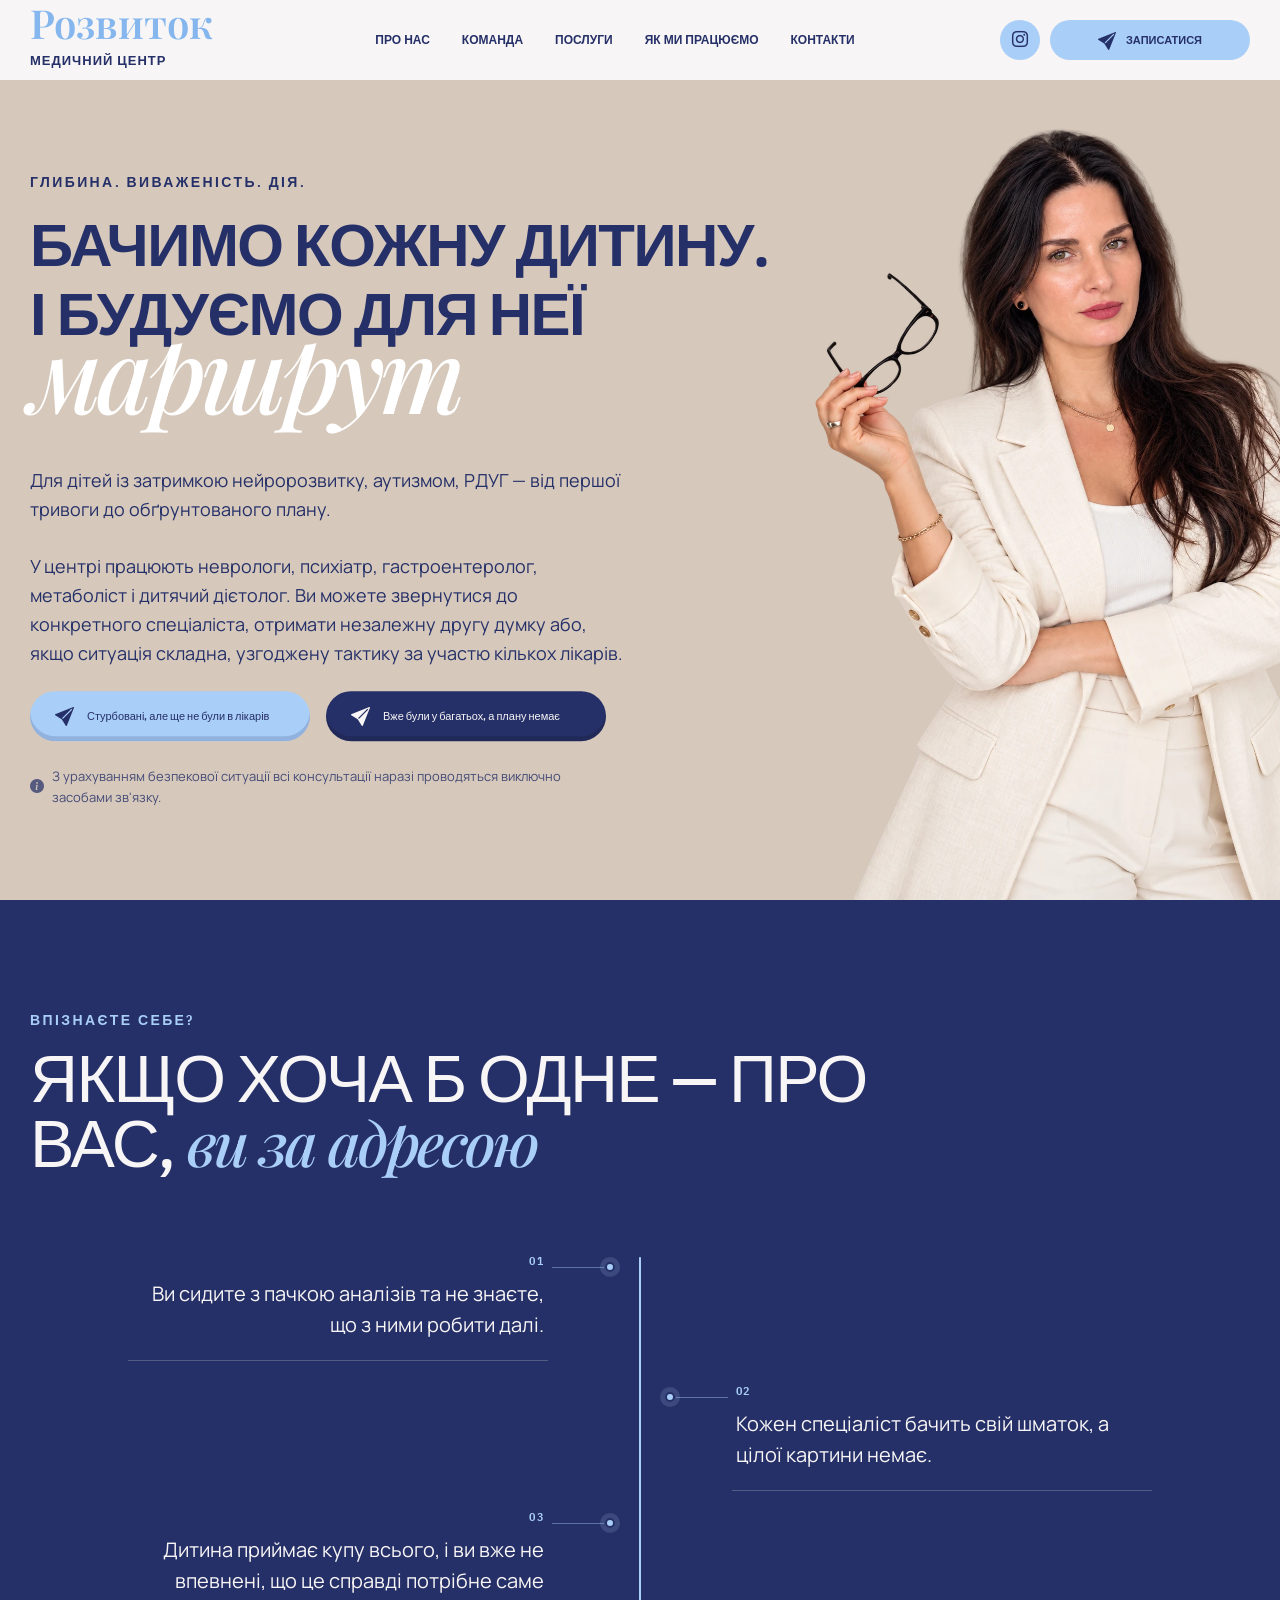
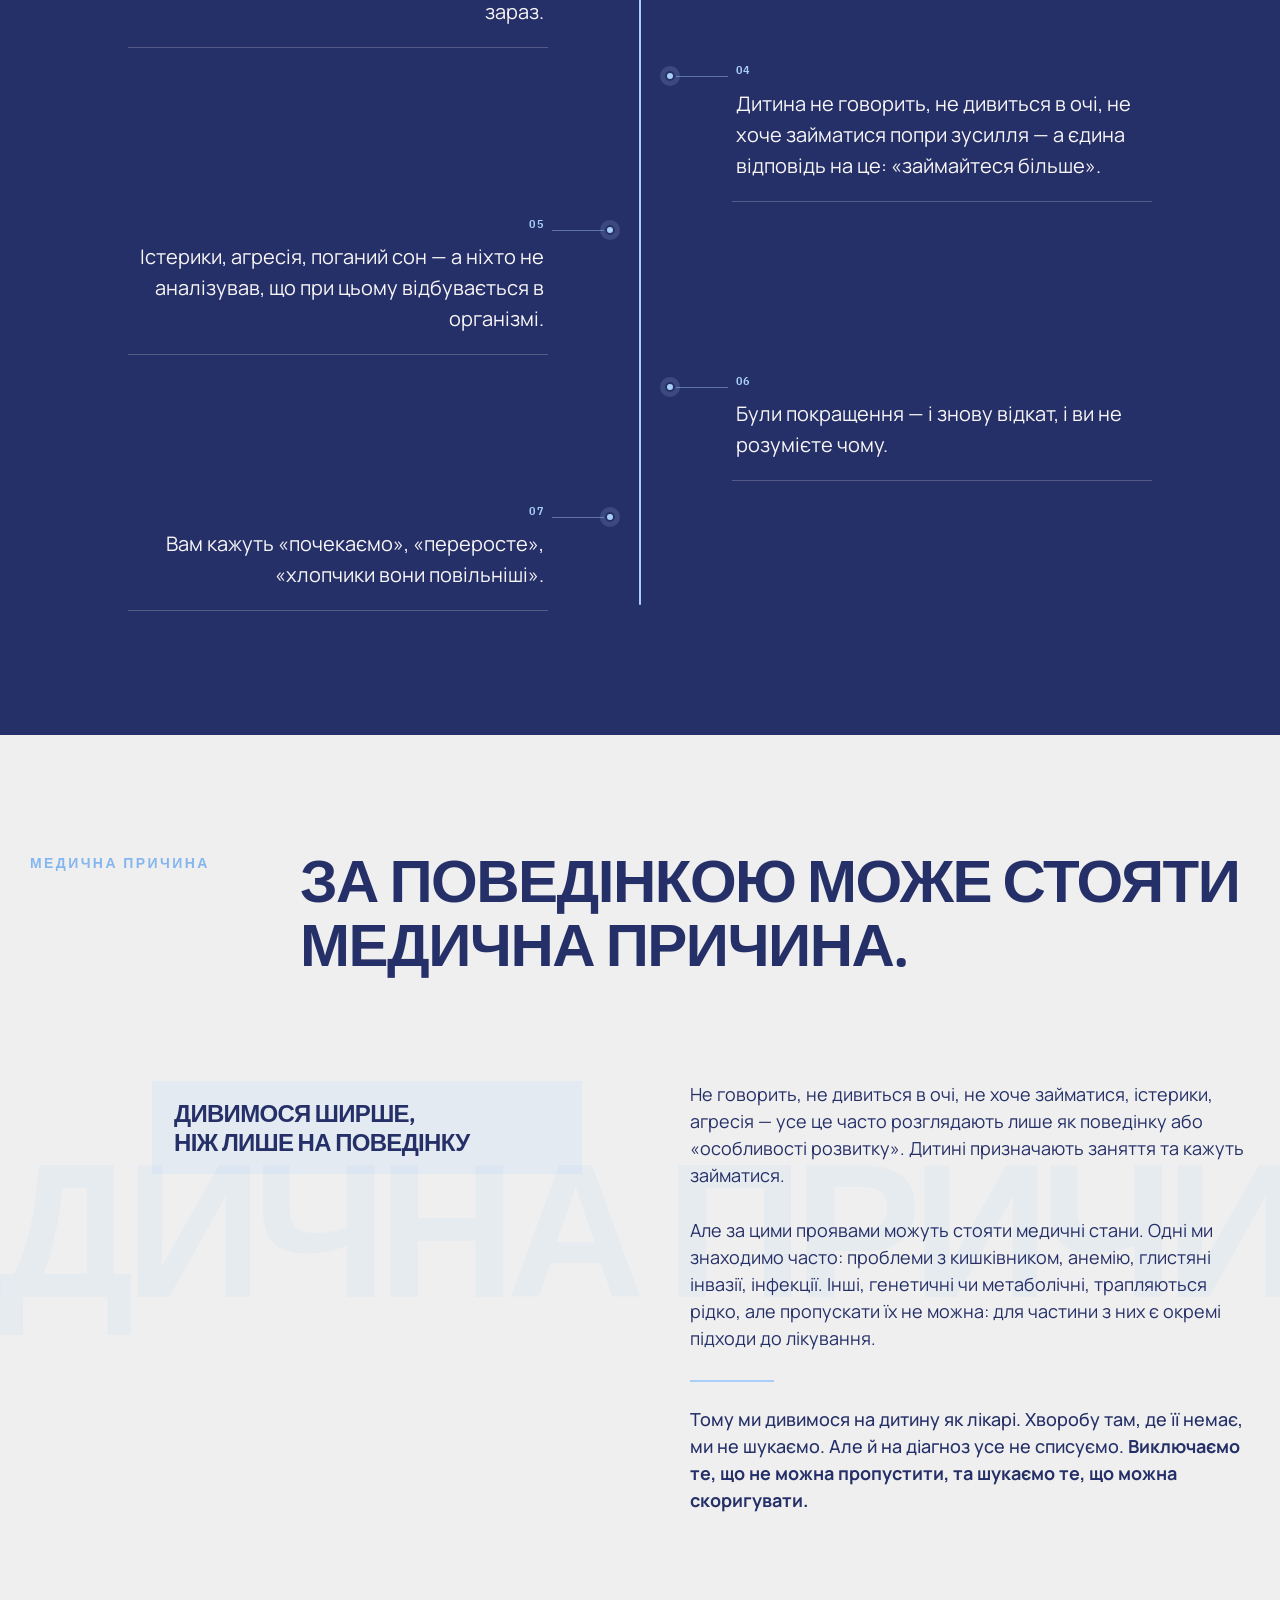
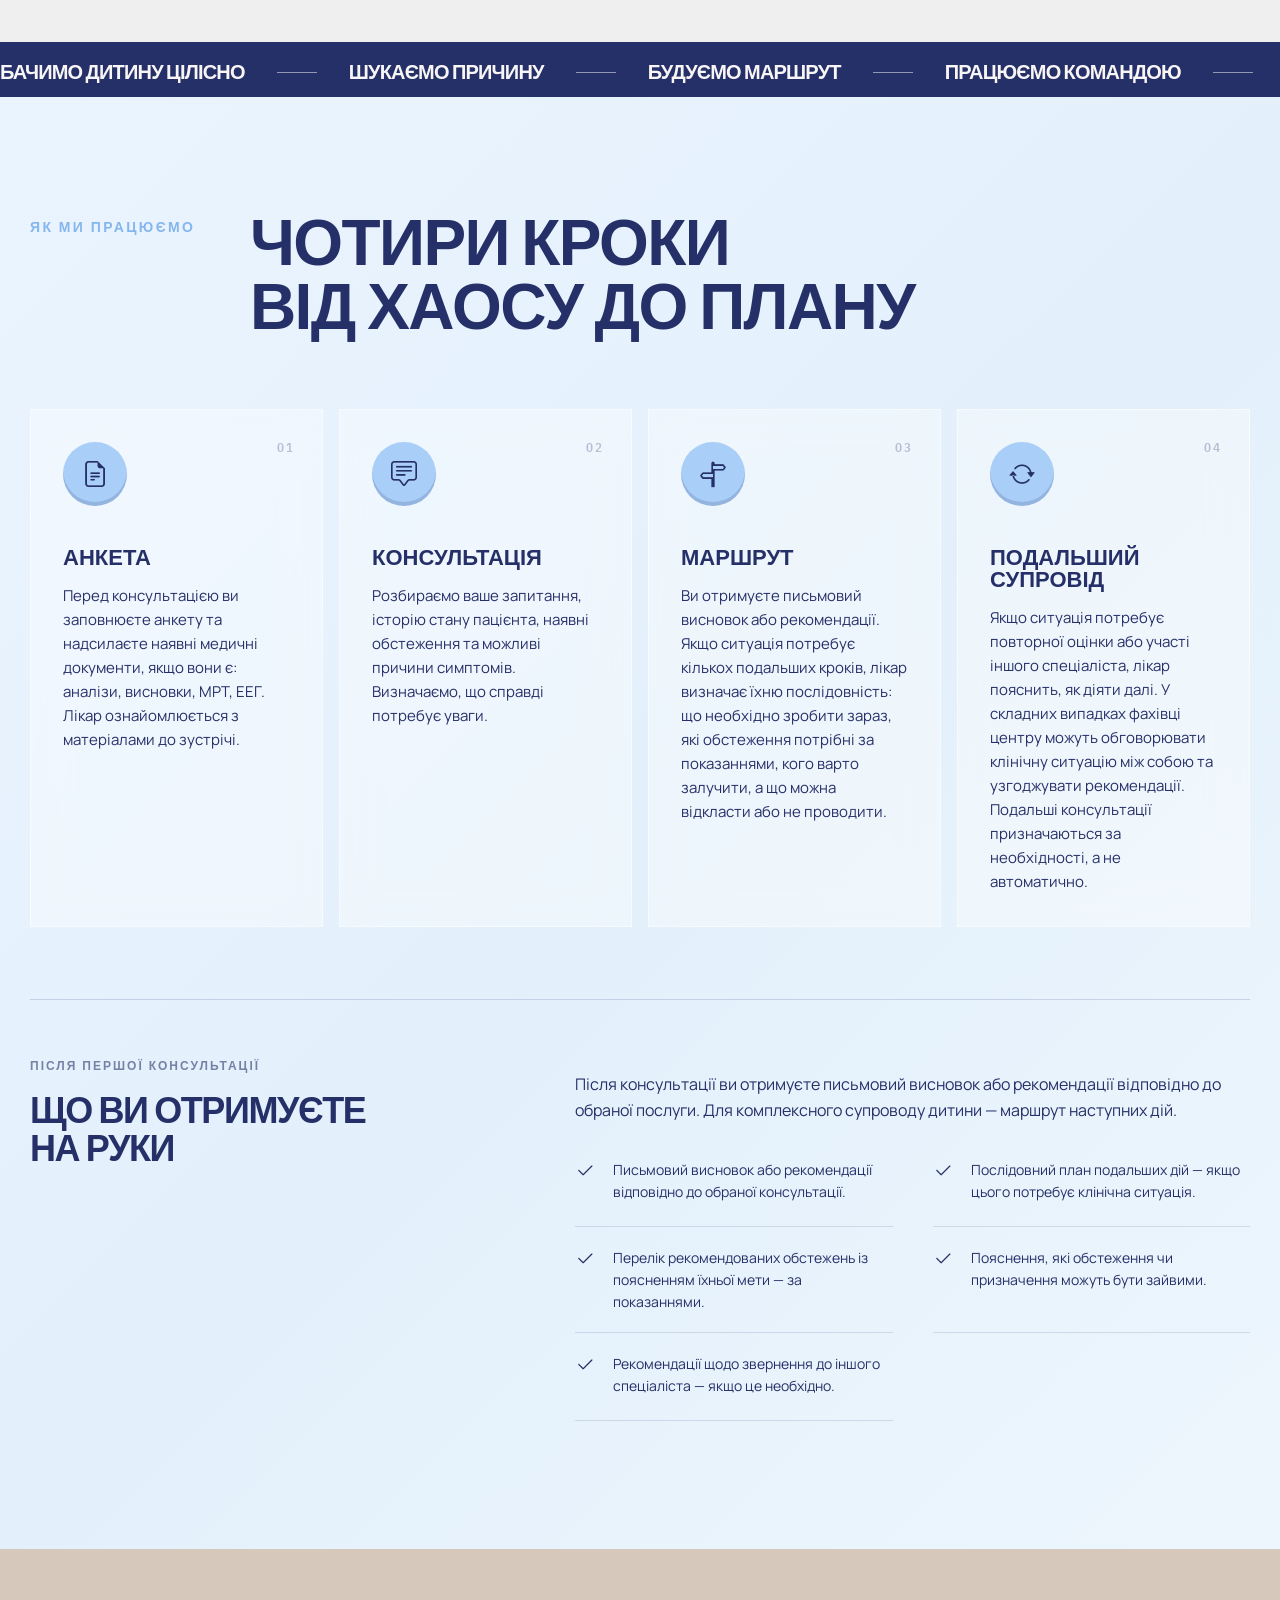
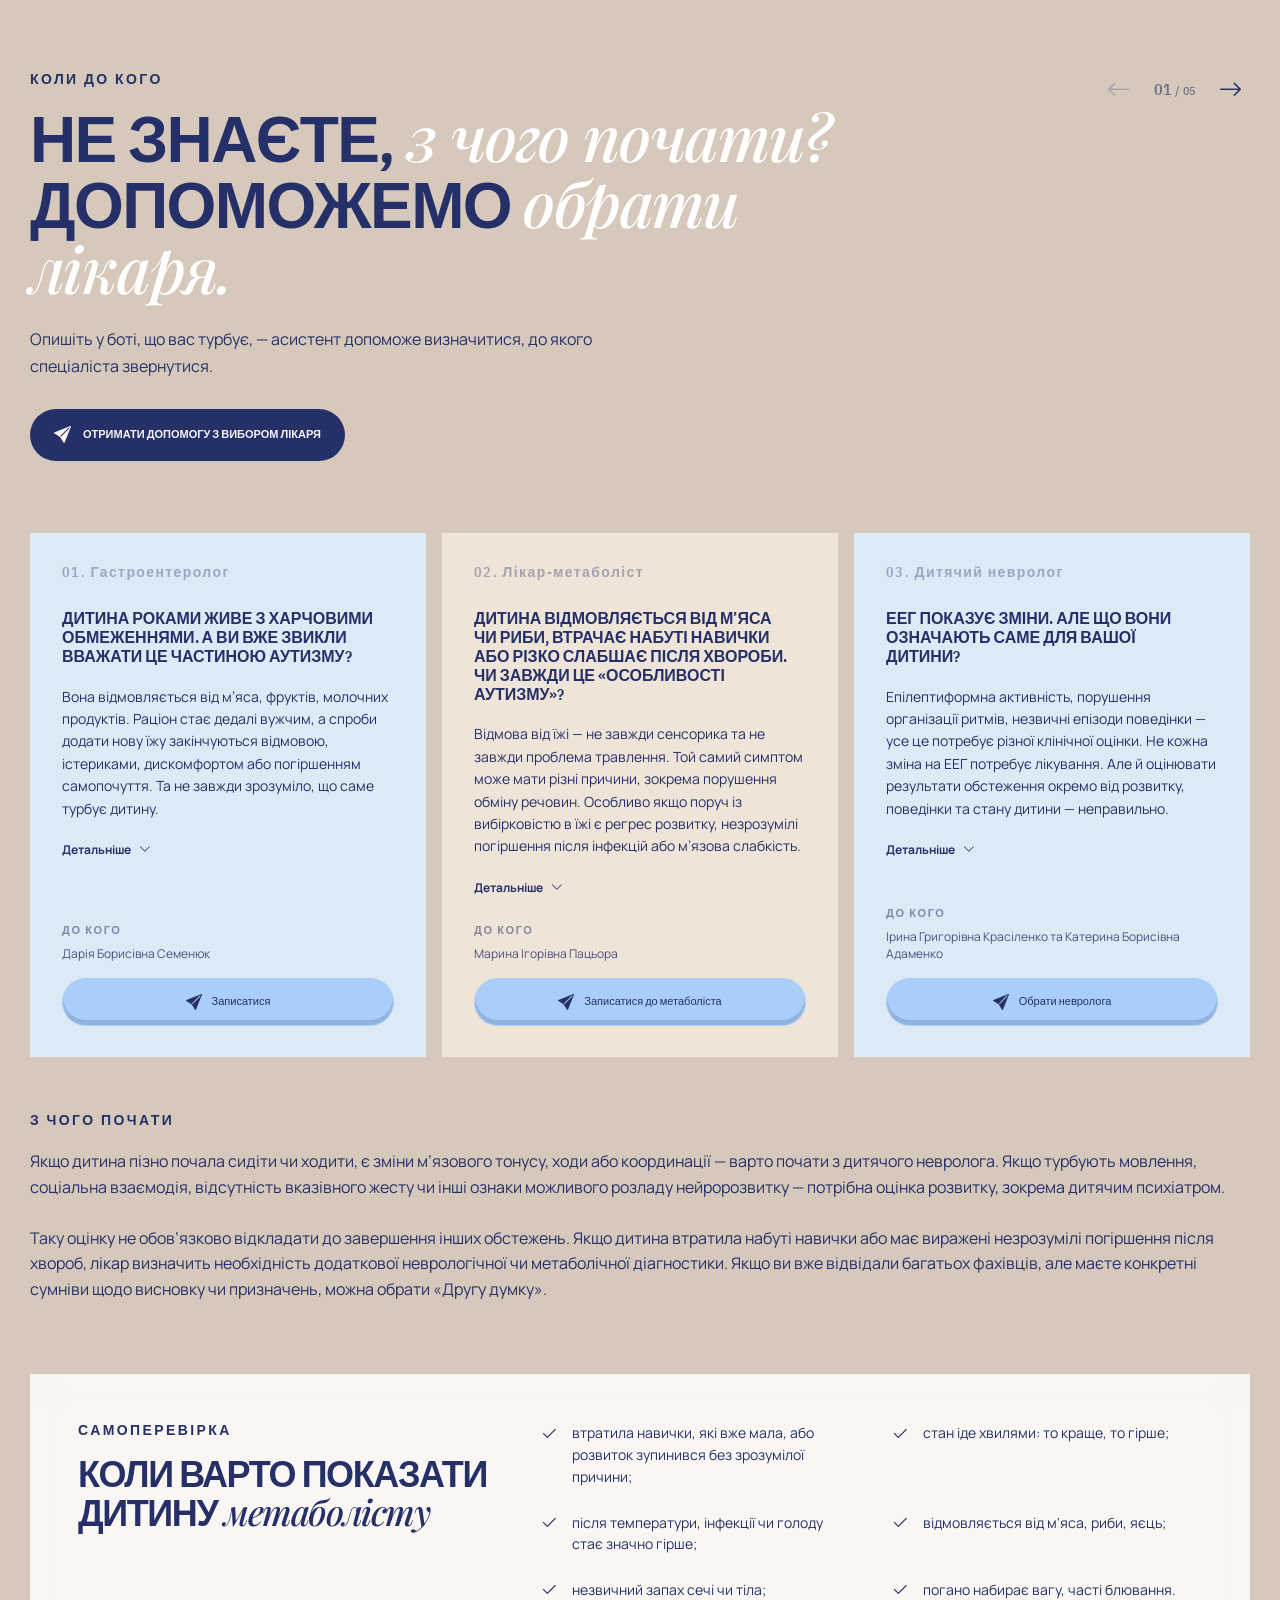
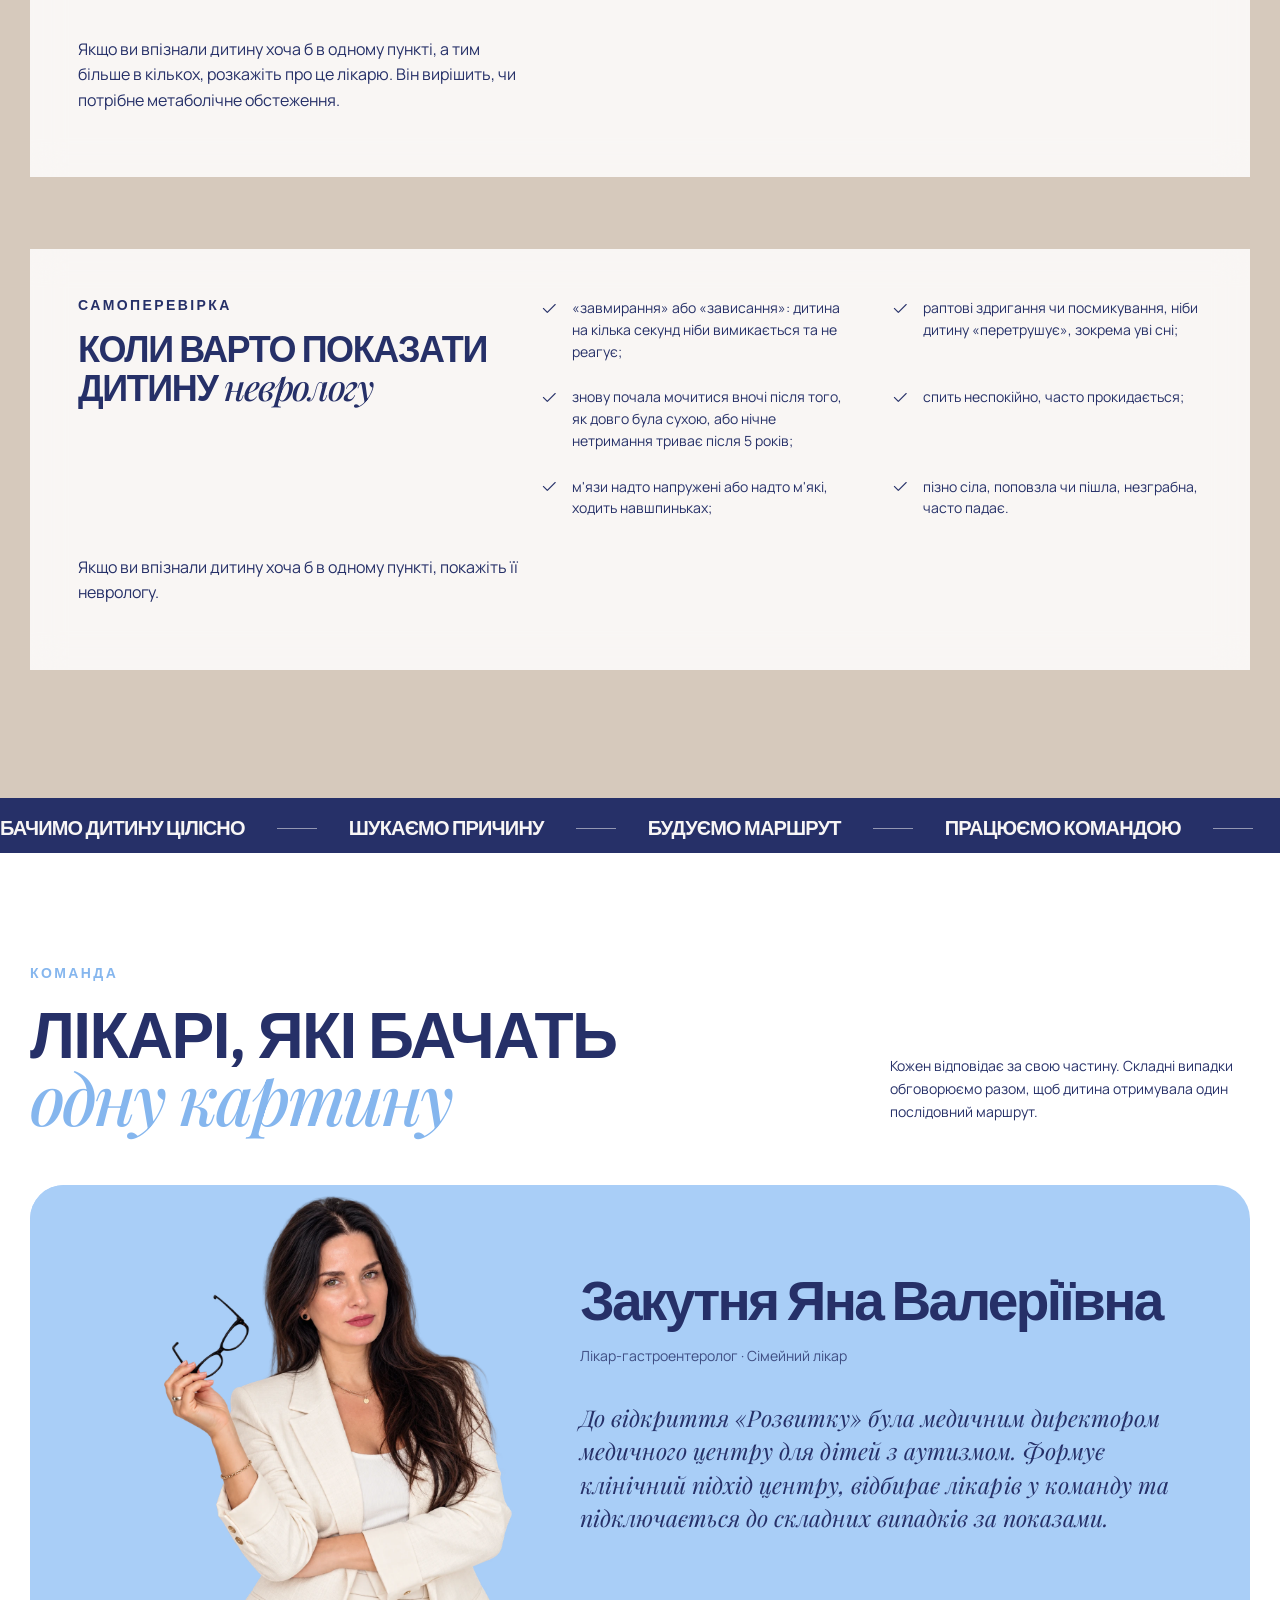
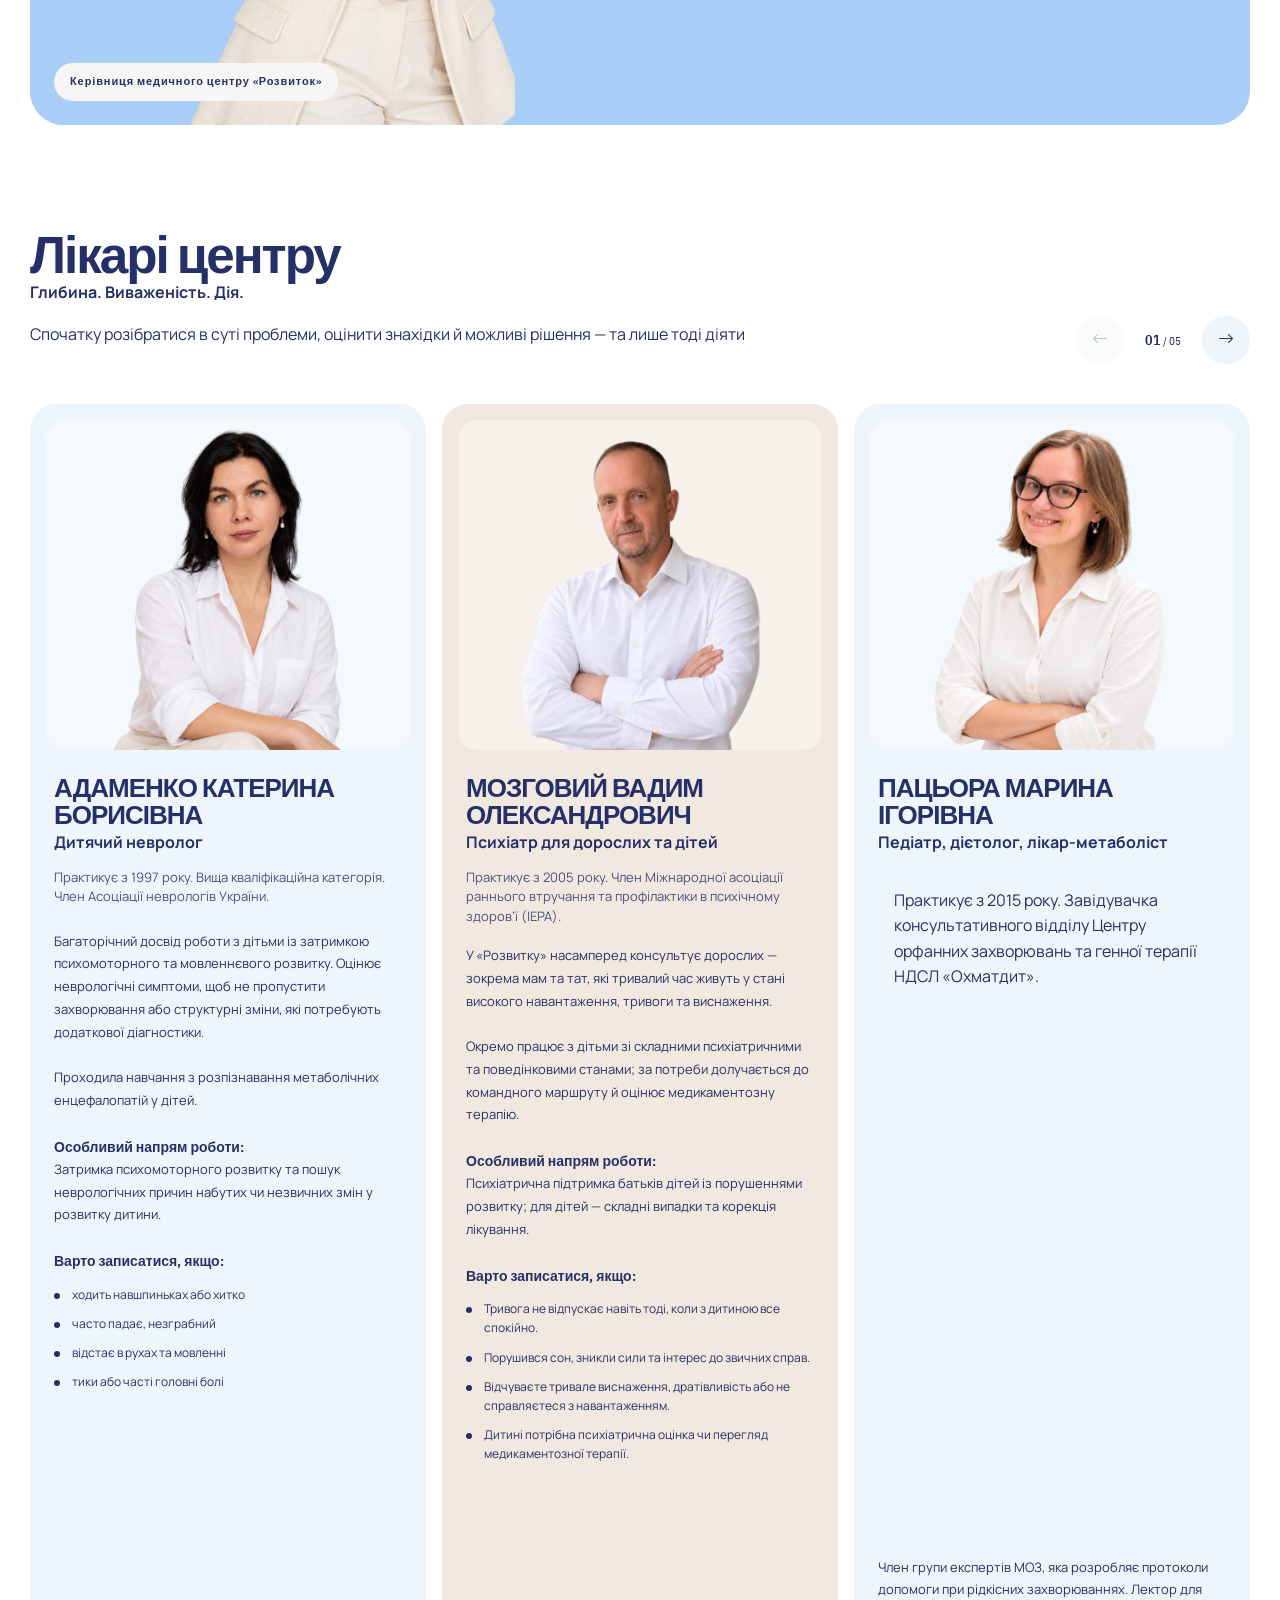
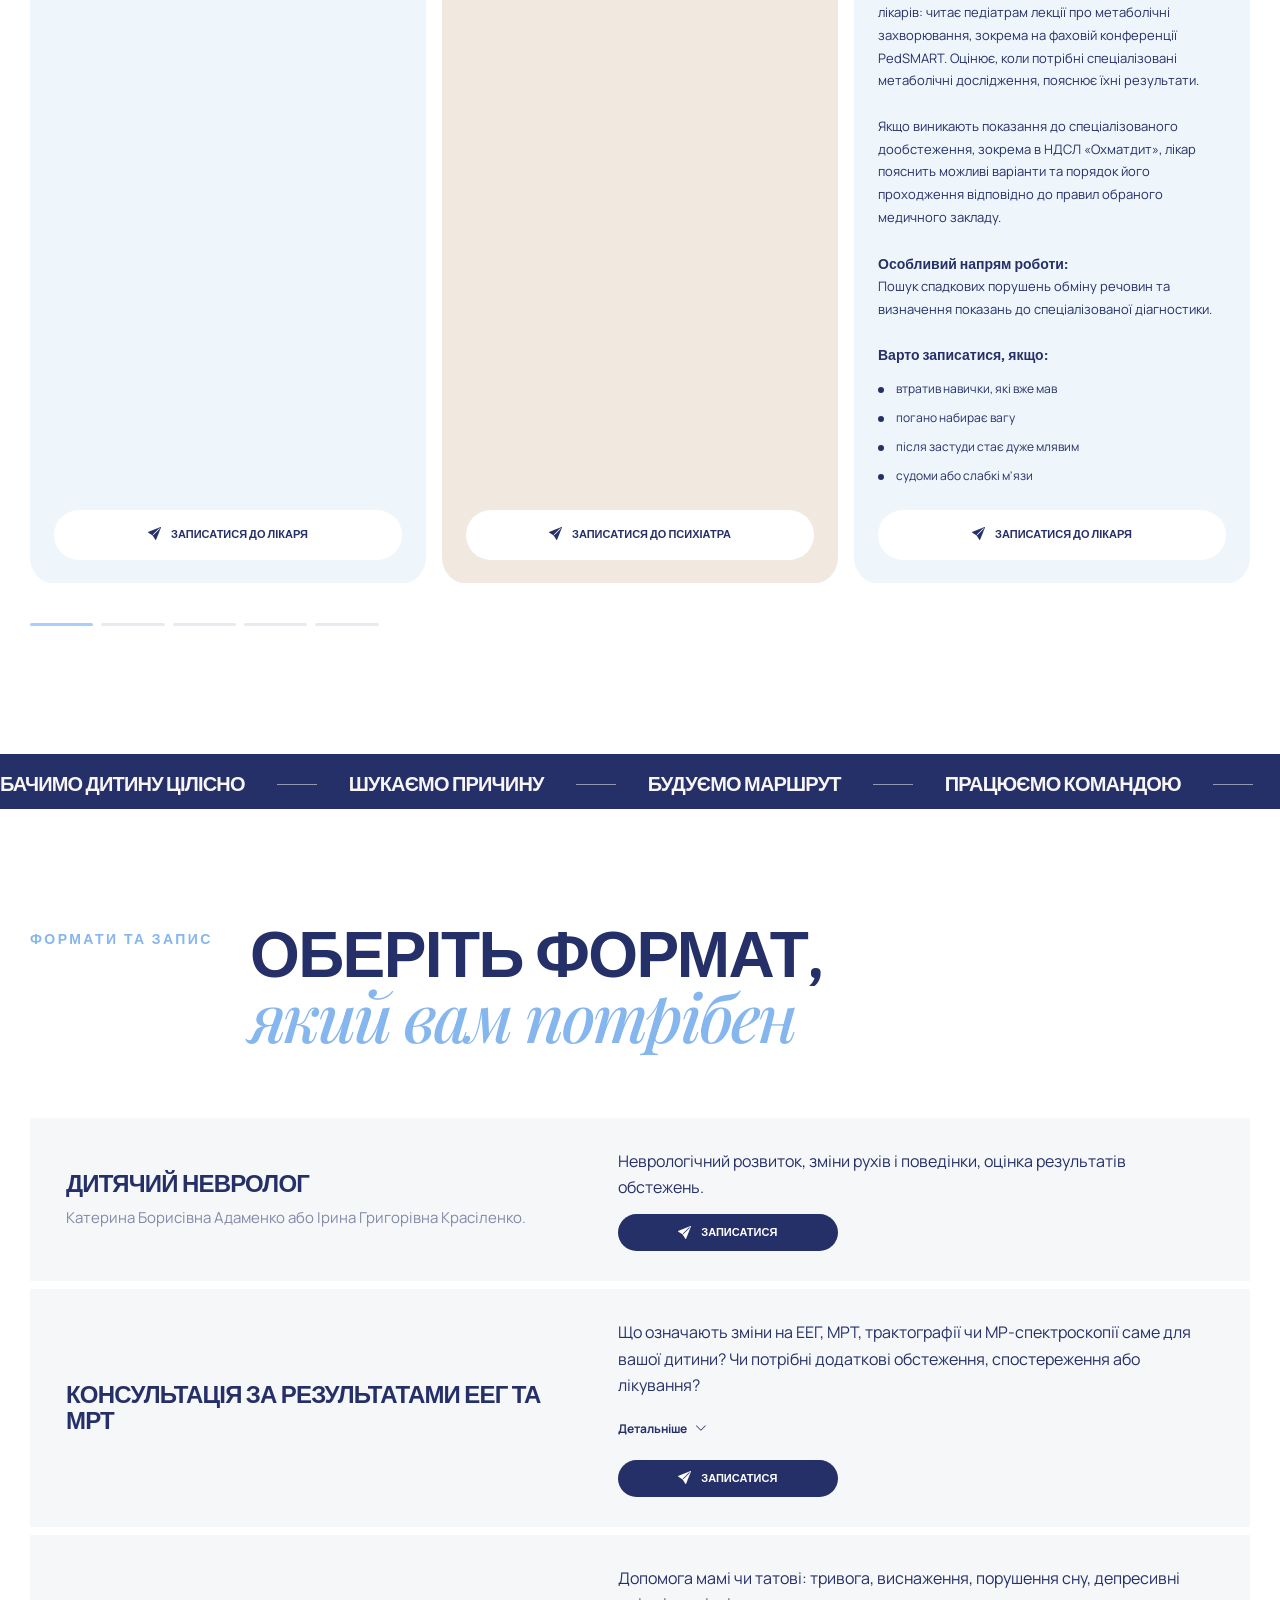
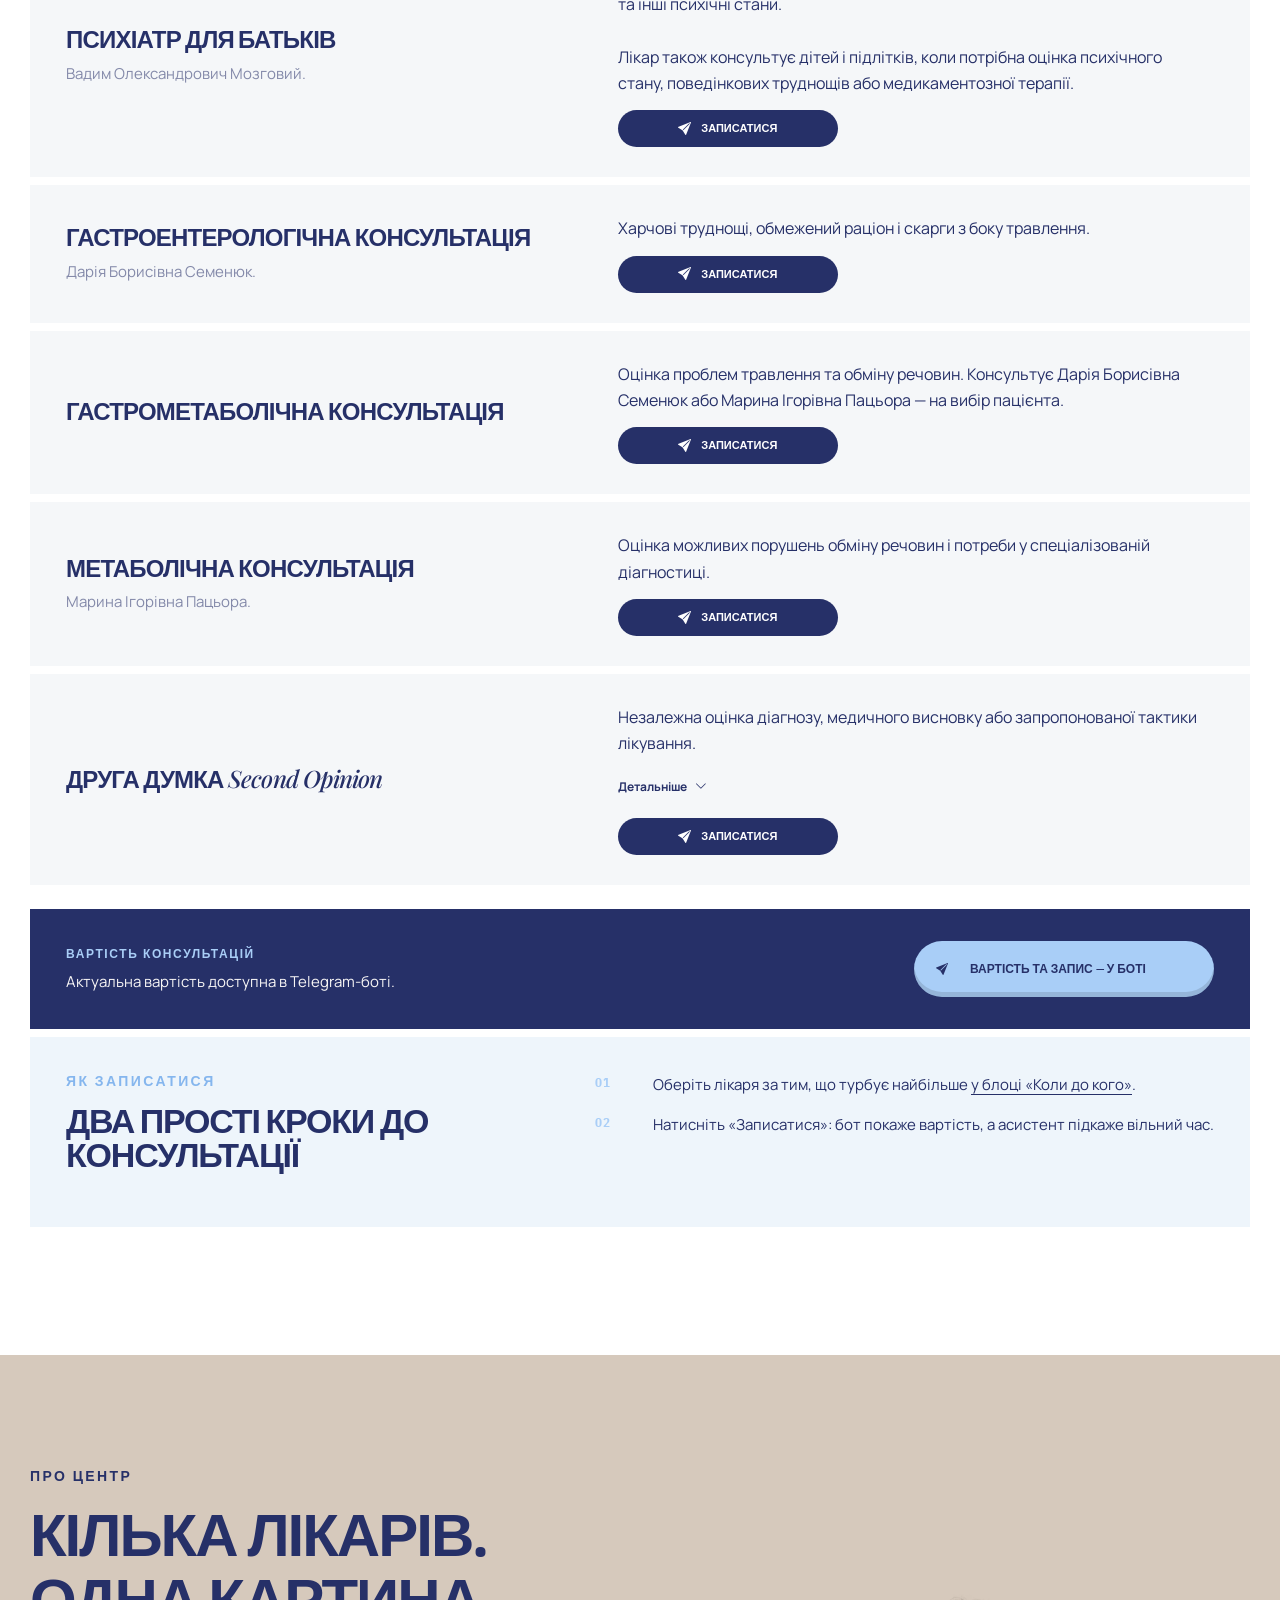
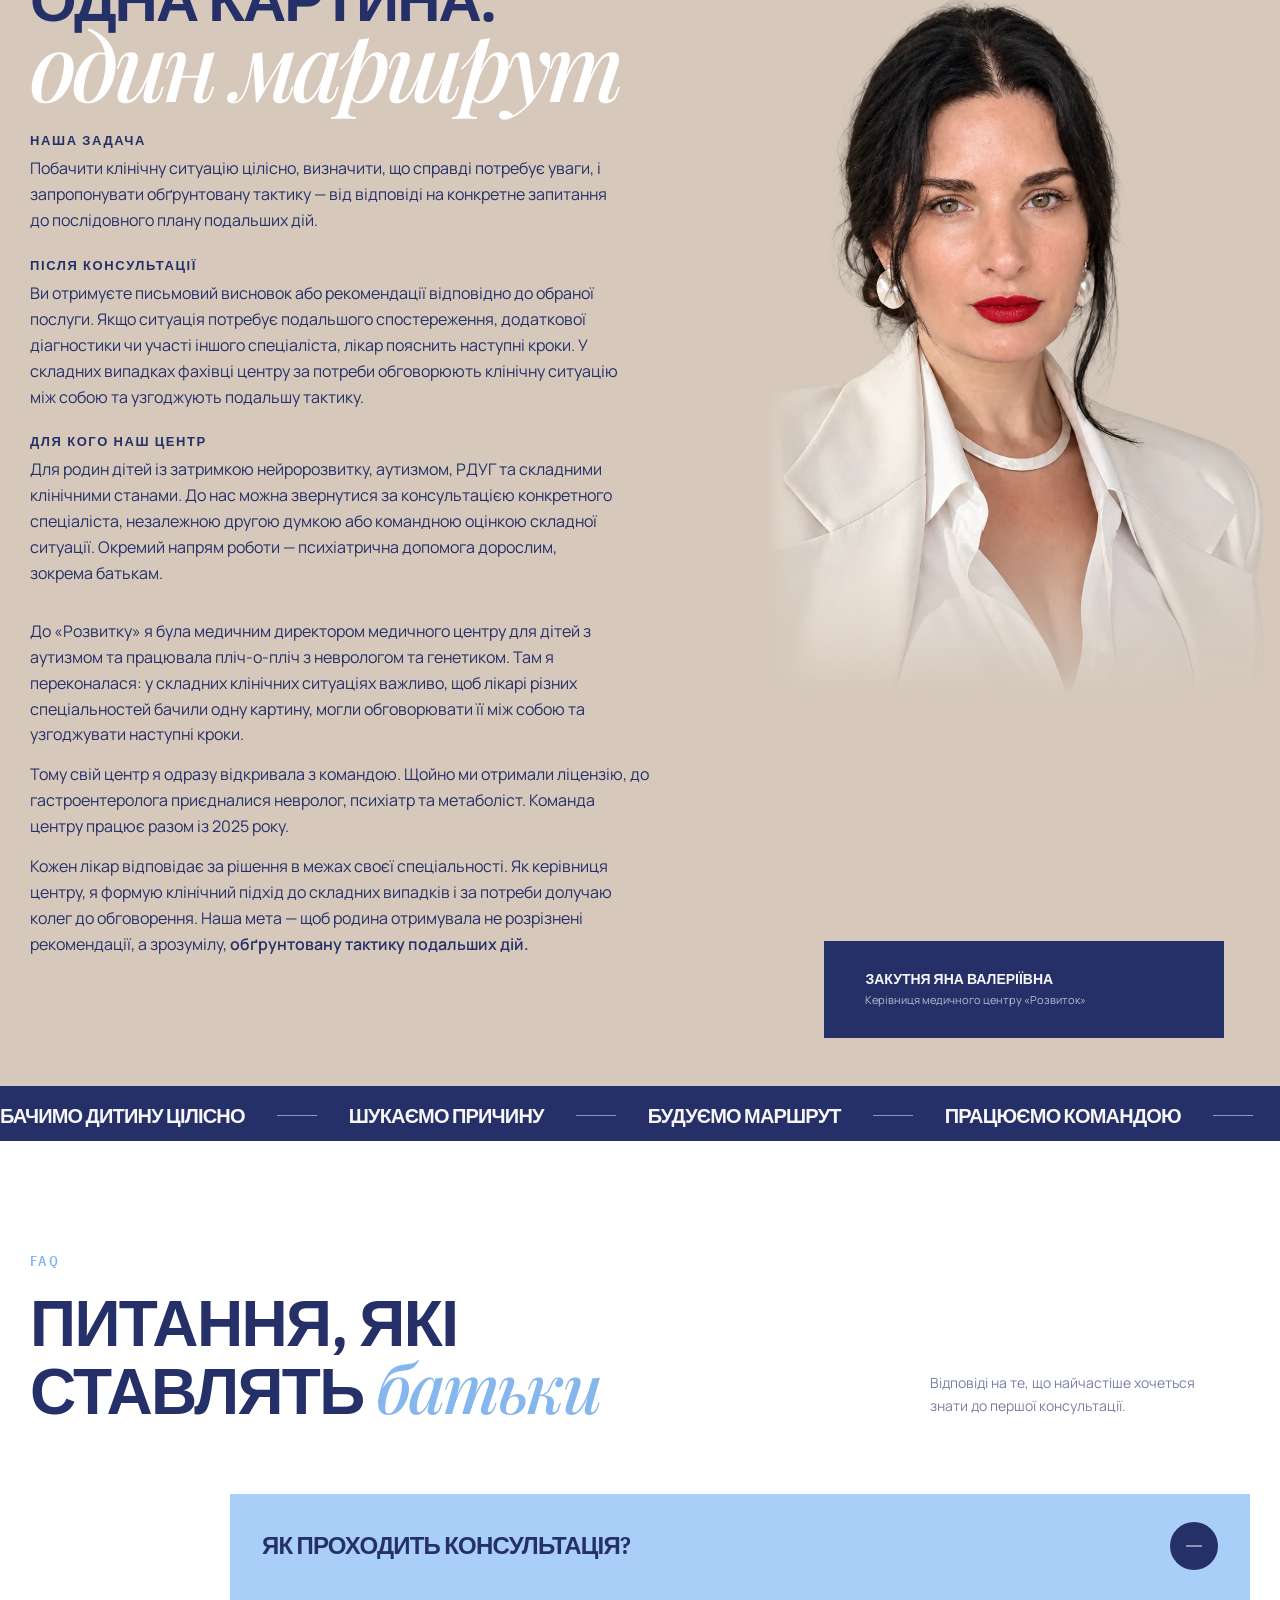
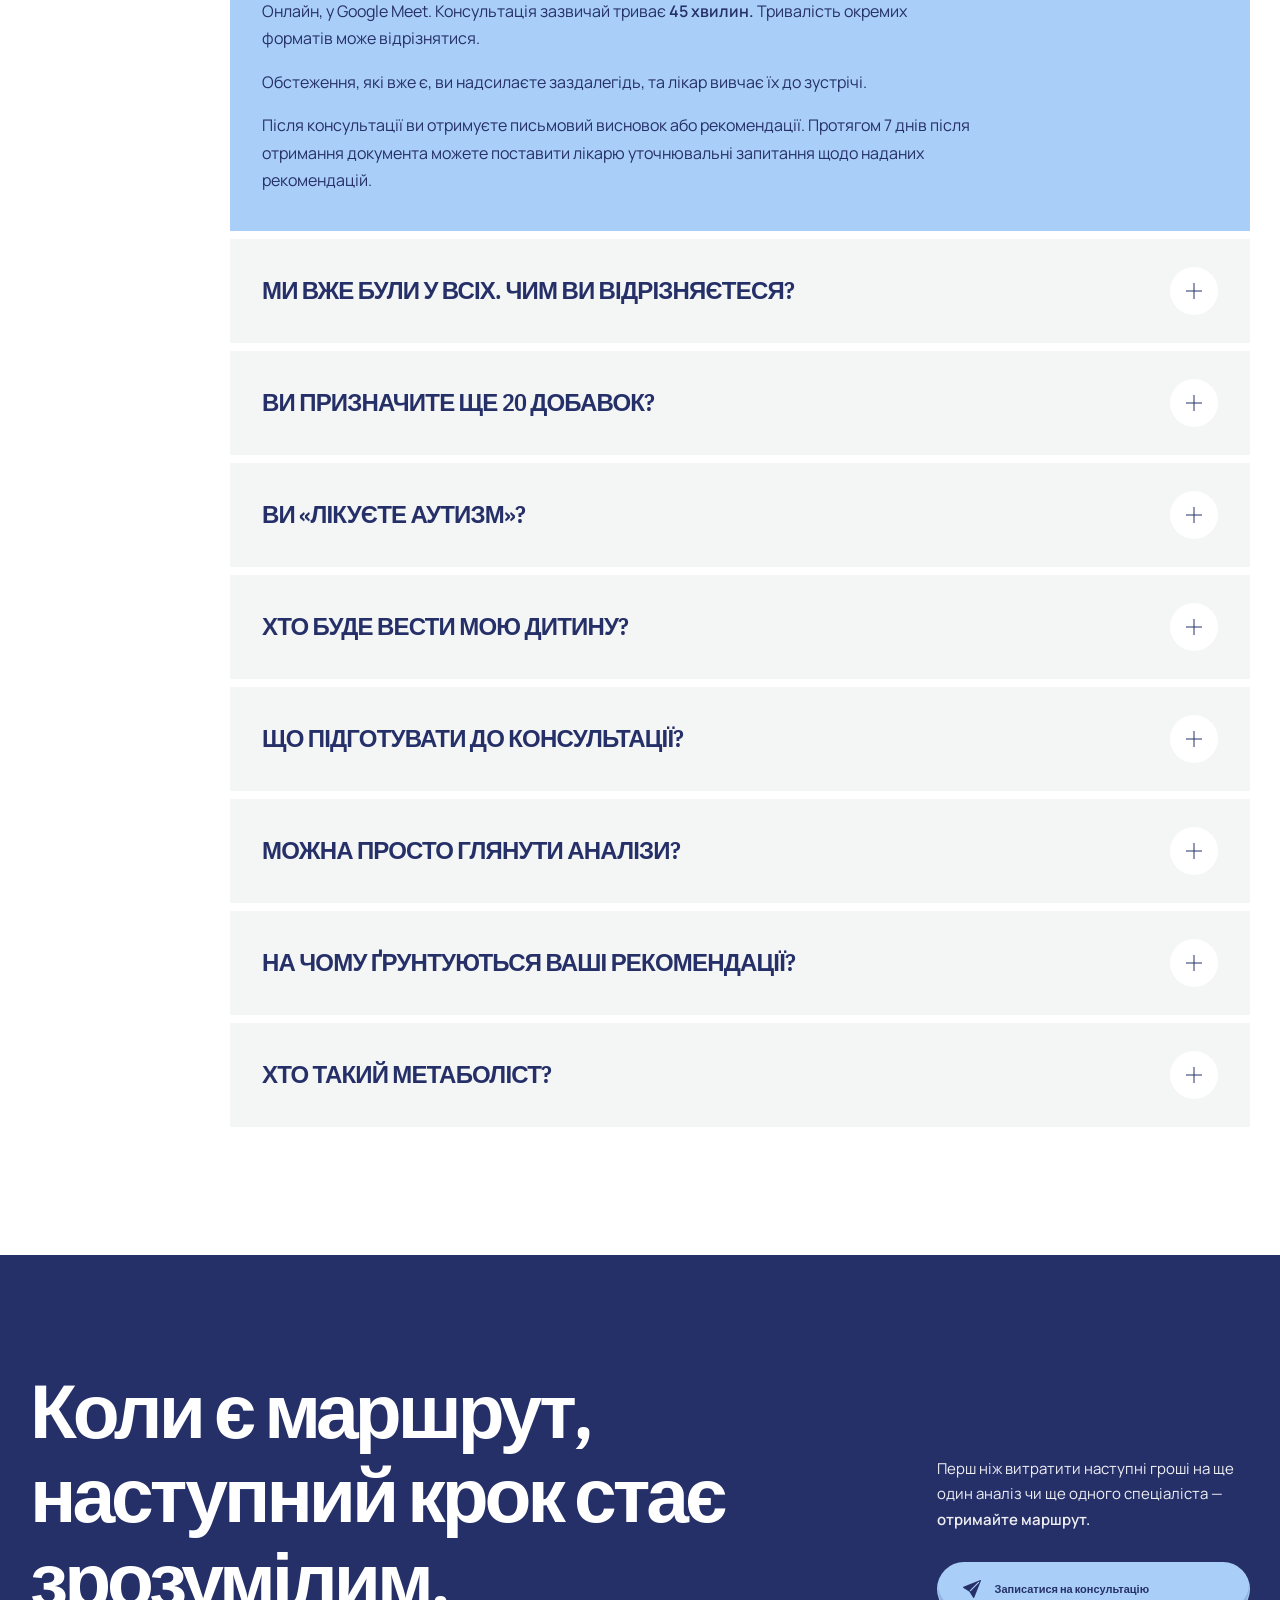
==== commit 25408f48: "Add files via upload" ====
--- a/index.html
+++ b/index.html
@@ -1566,7 +1566,7 @@
                   <br />
                   Лікар також консультує дітей і підлітків, коли потрібна оцінка
                   психічного стану, поведінкових труднощів або медикаментозної
-                  терапії
+                  терапії.
                 </p>
 
                 <a
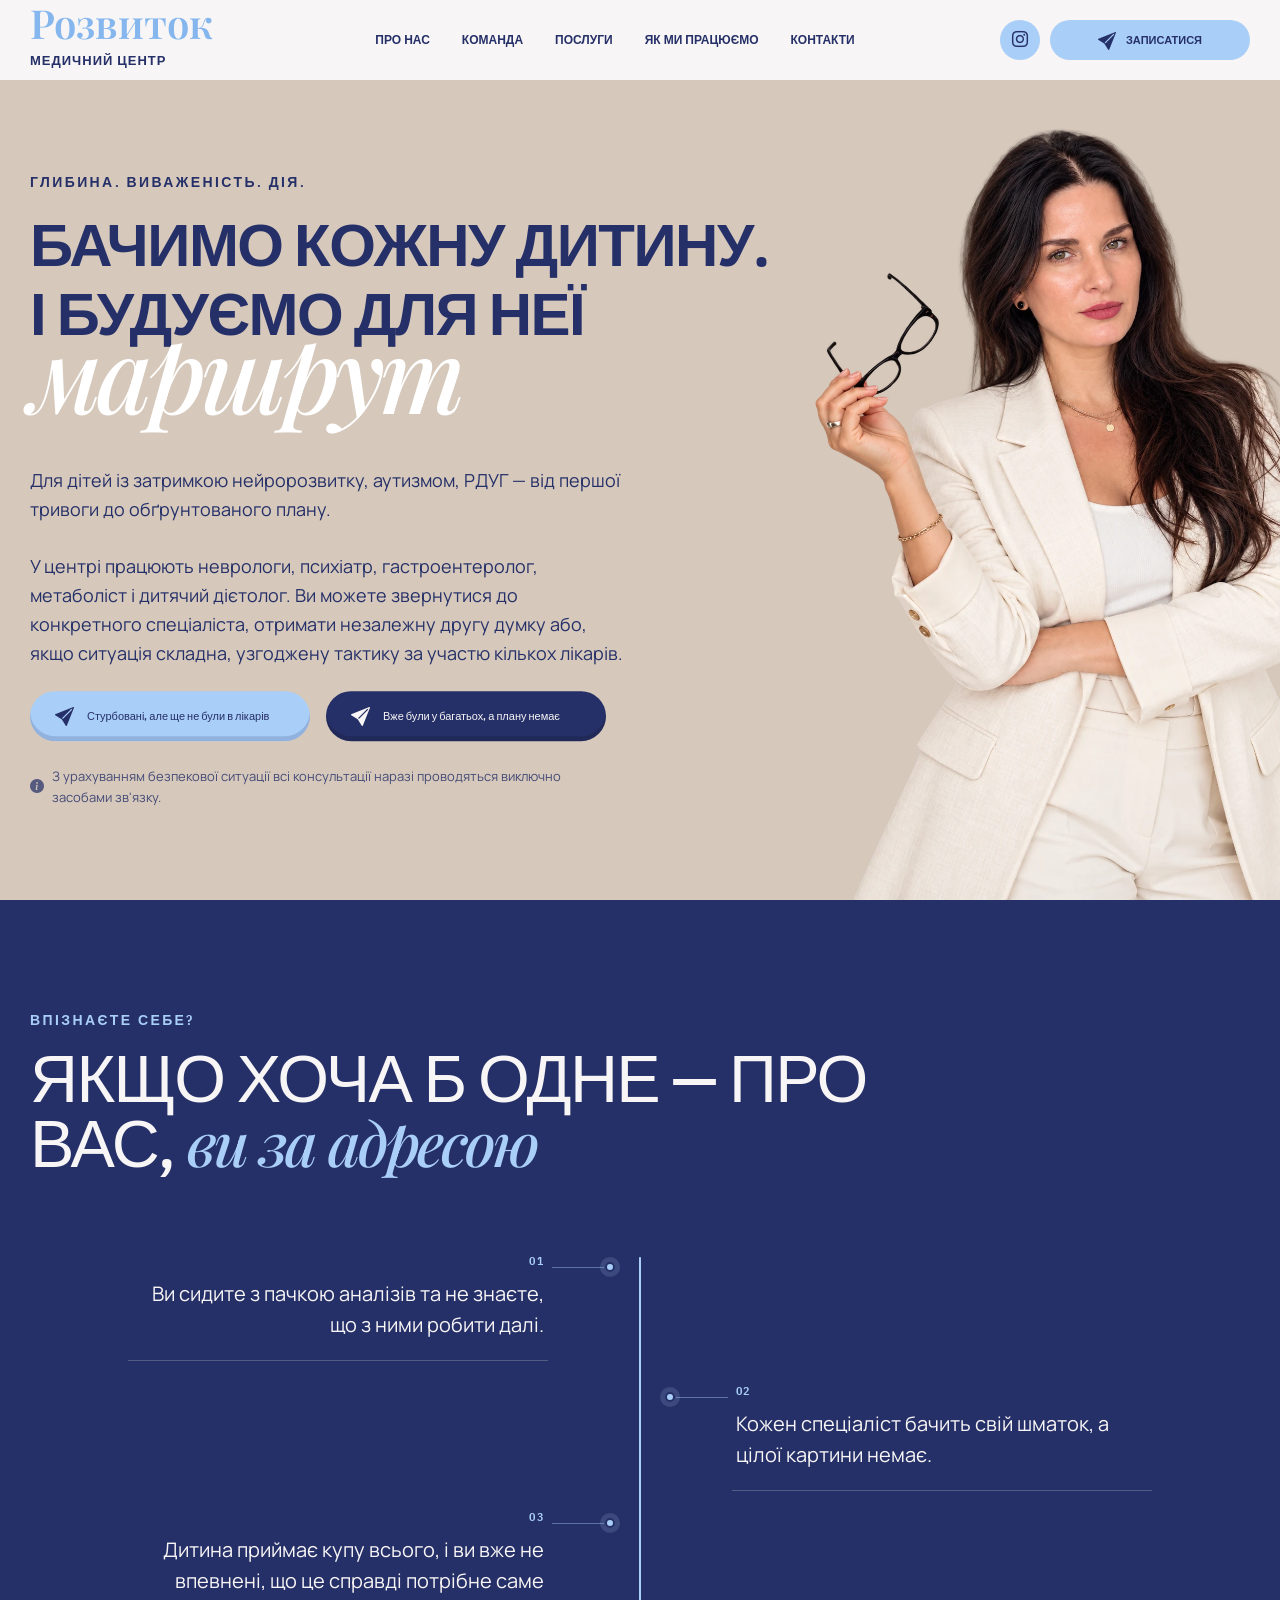
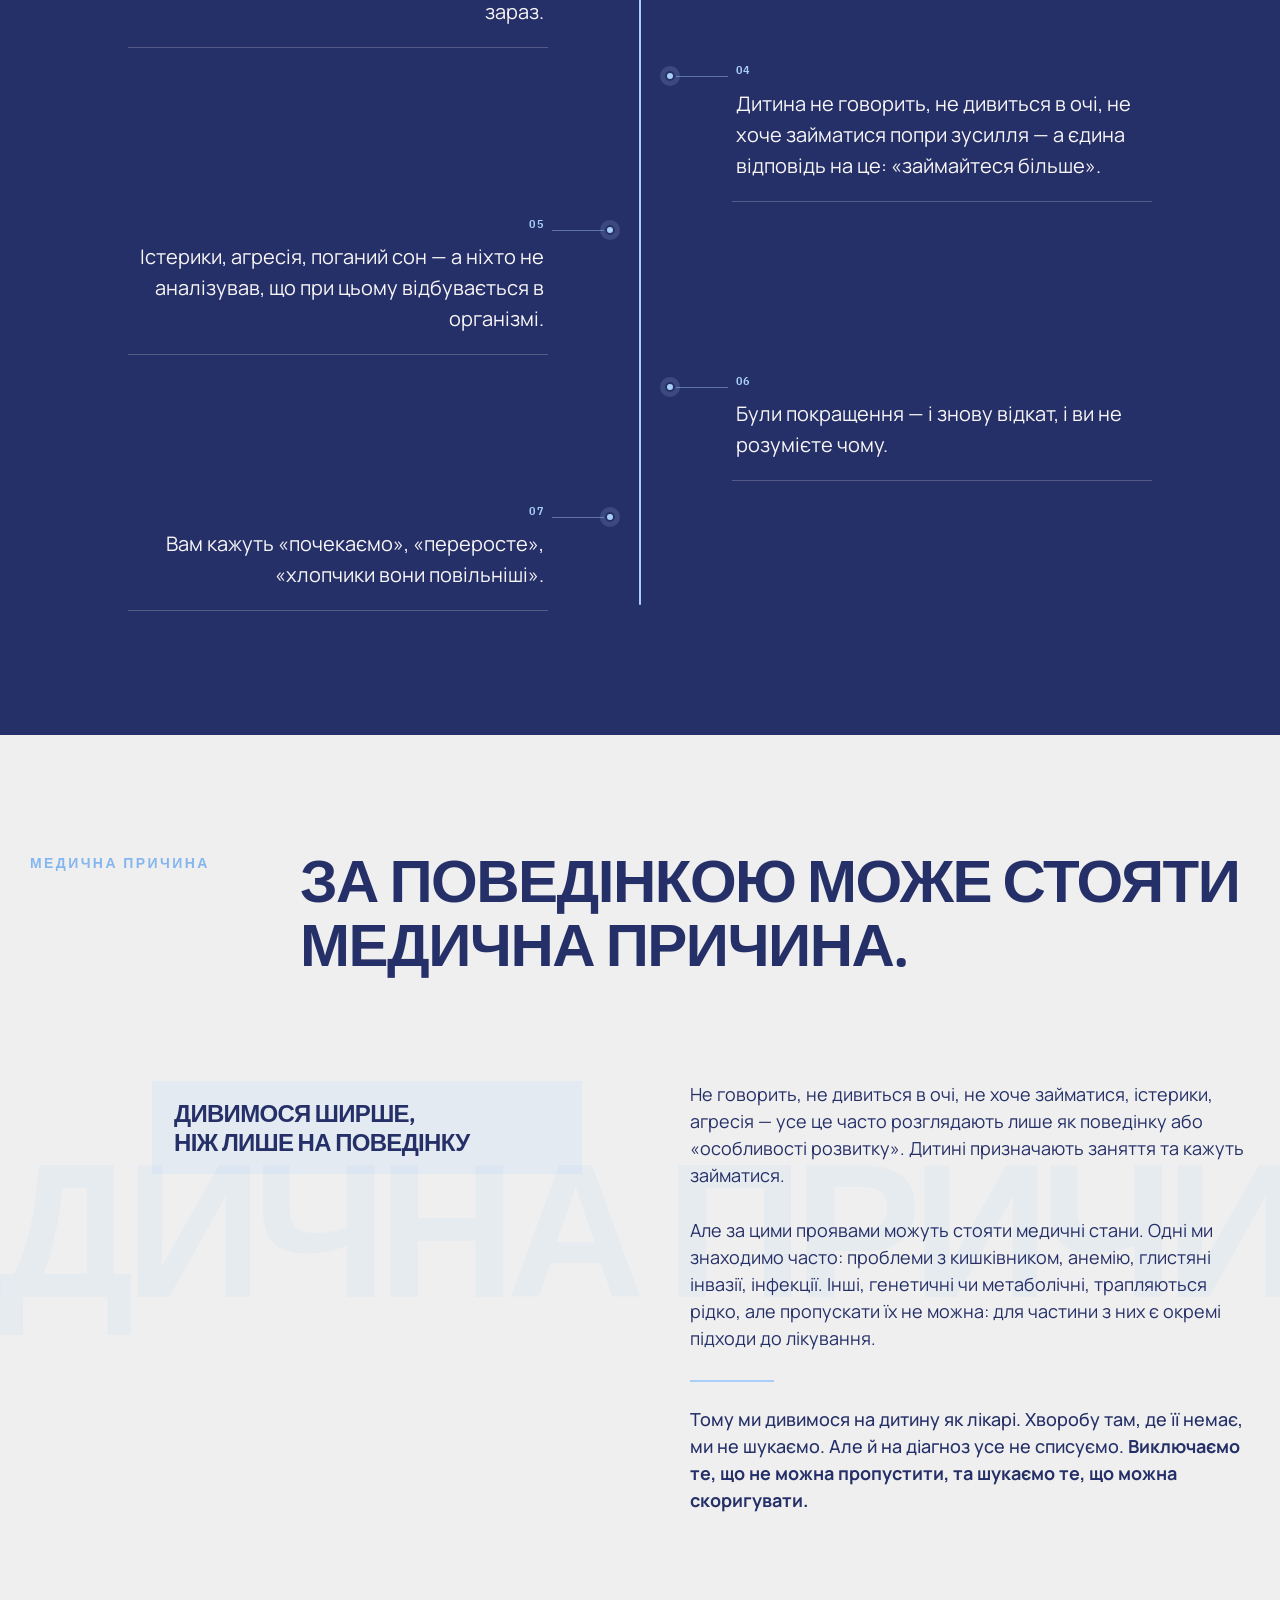
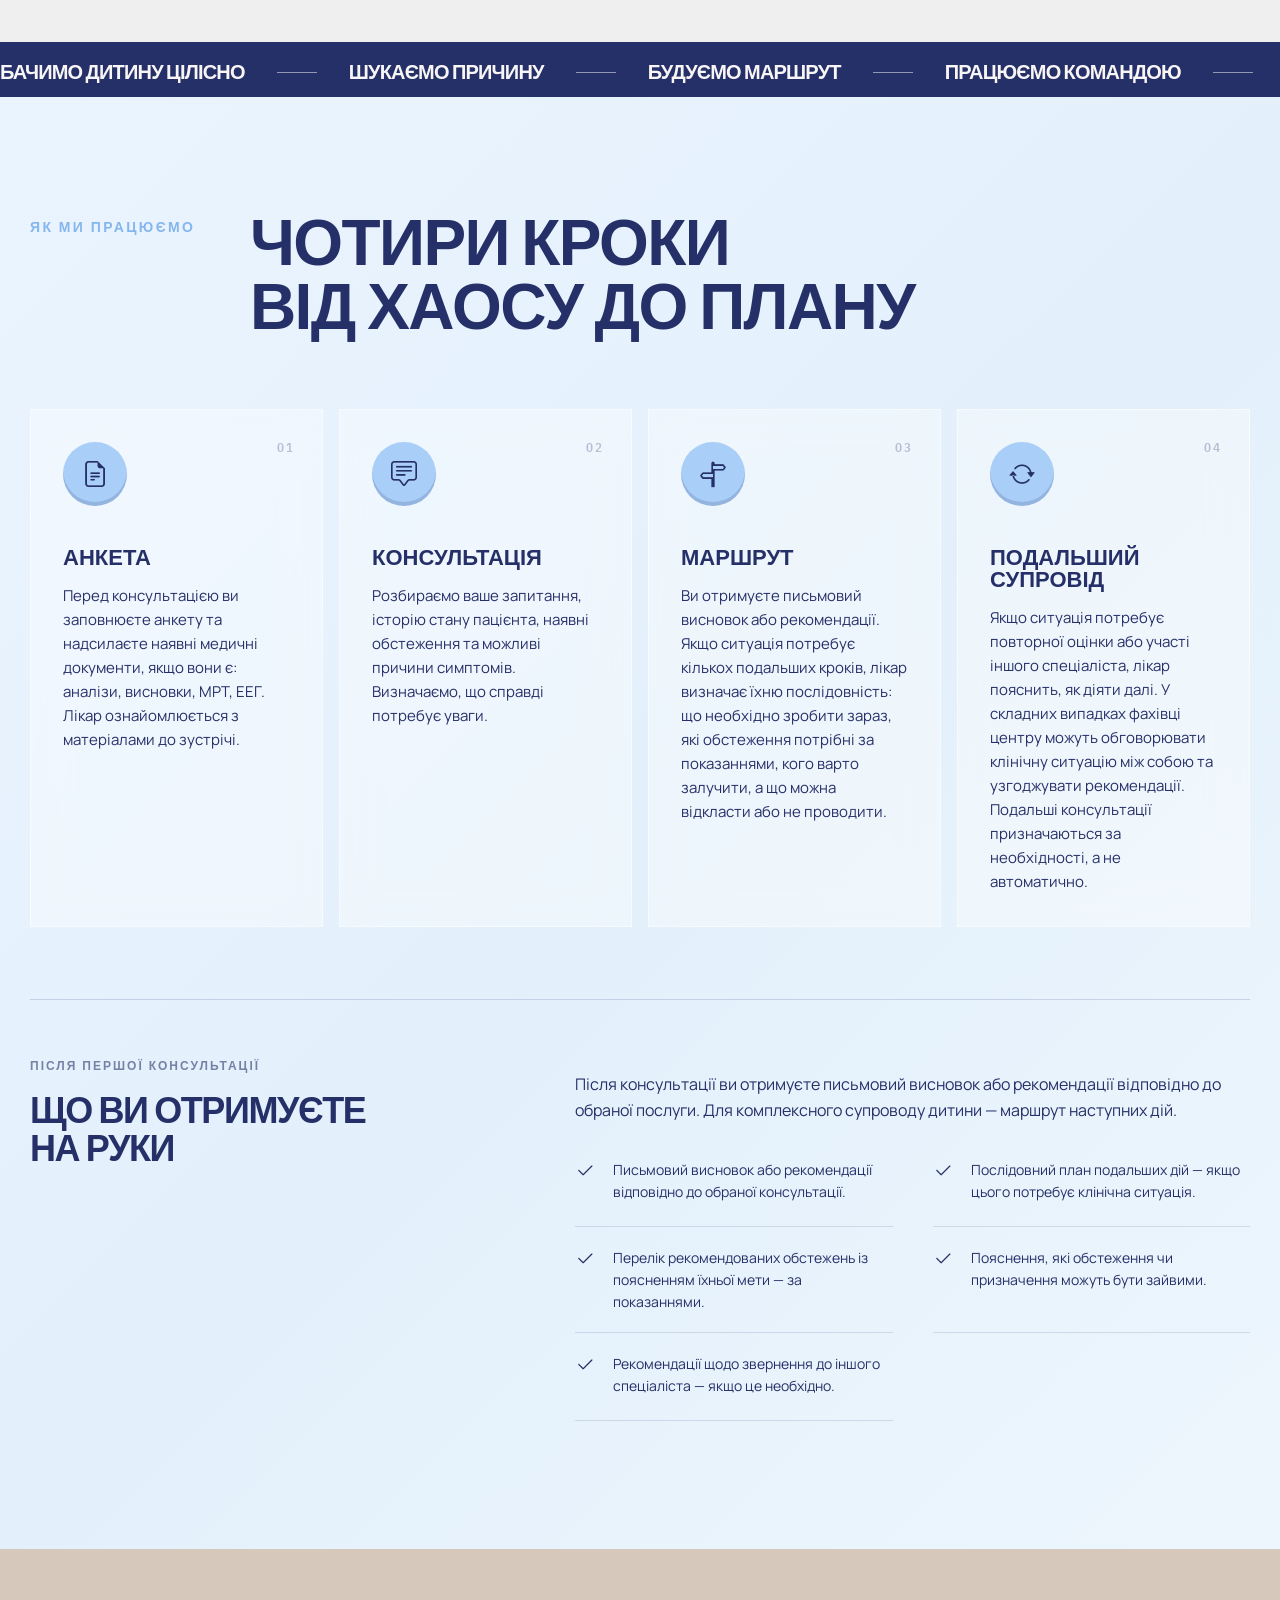
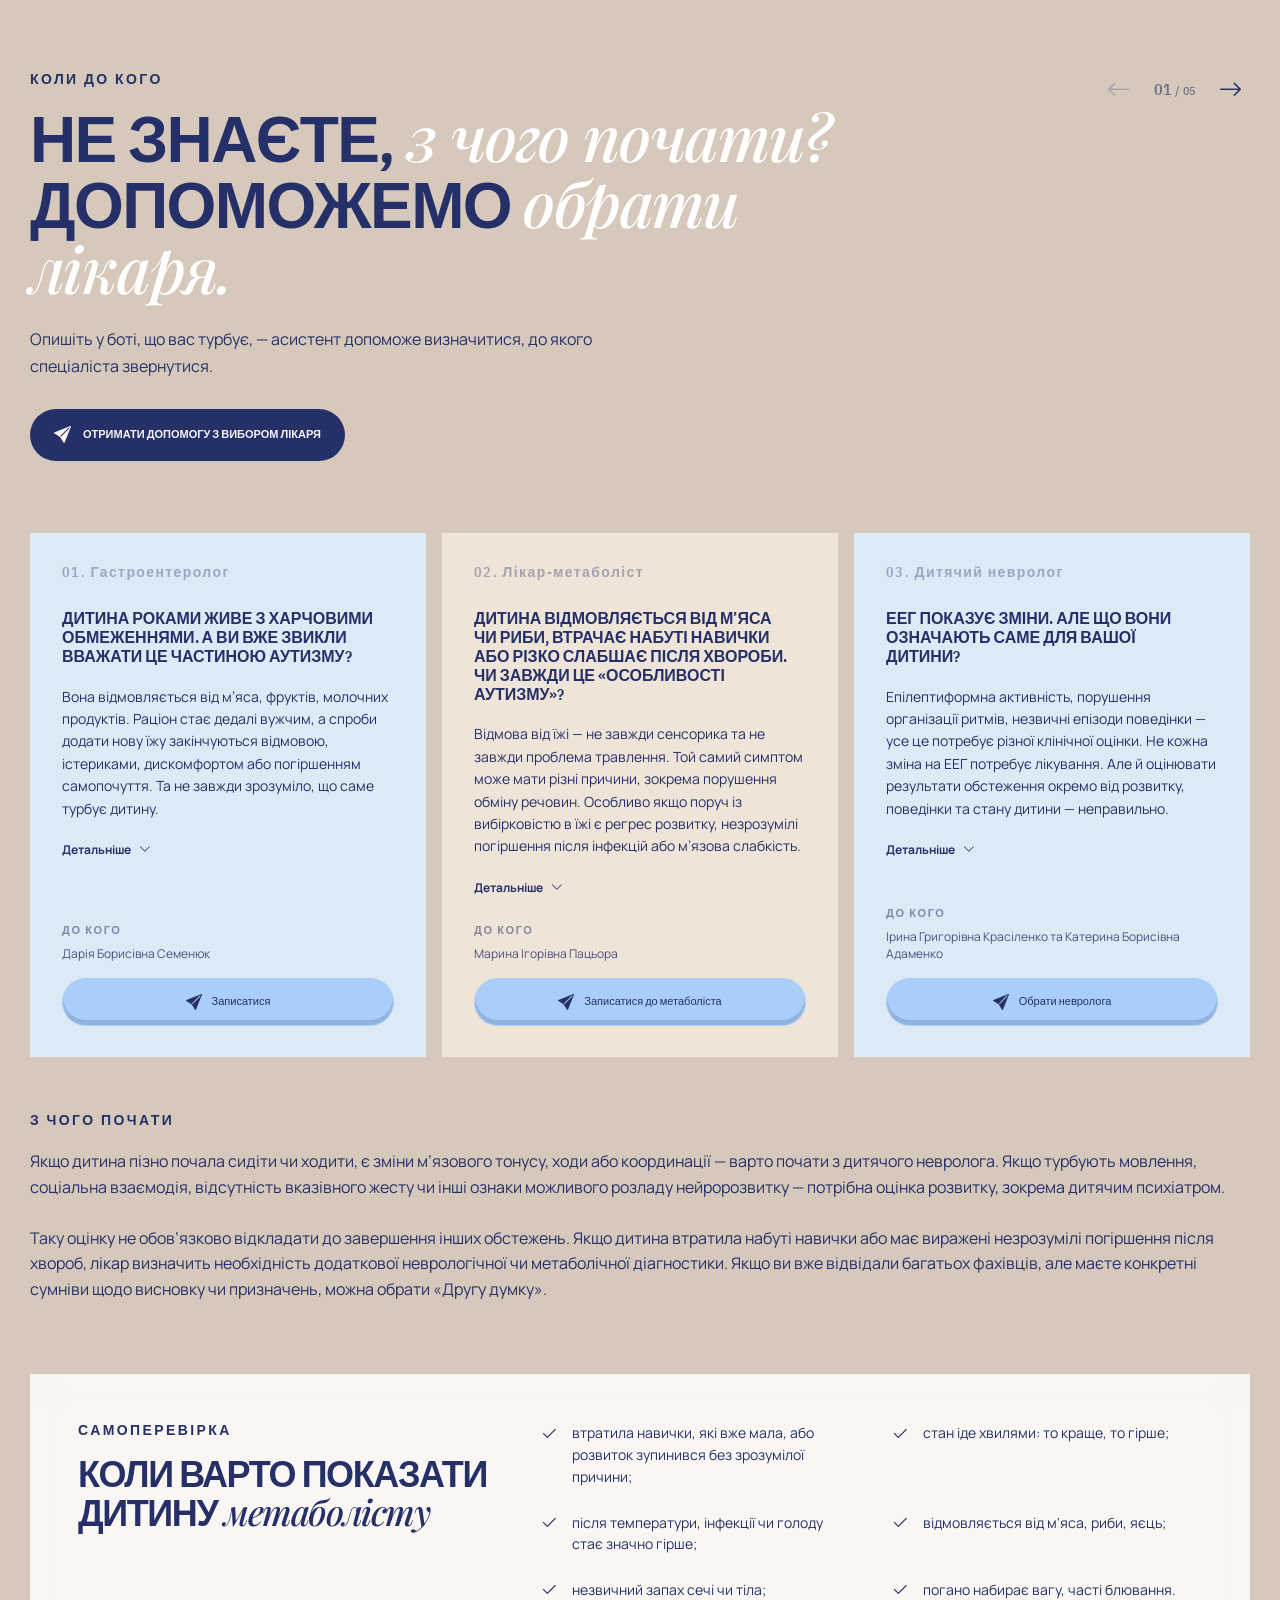
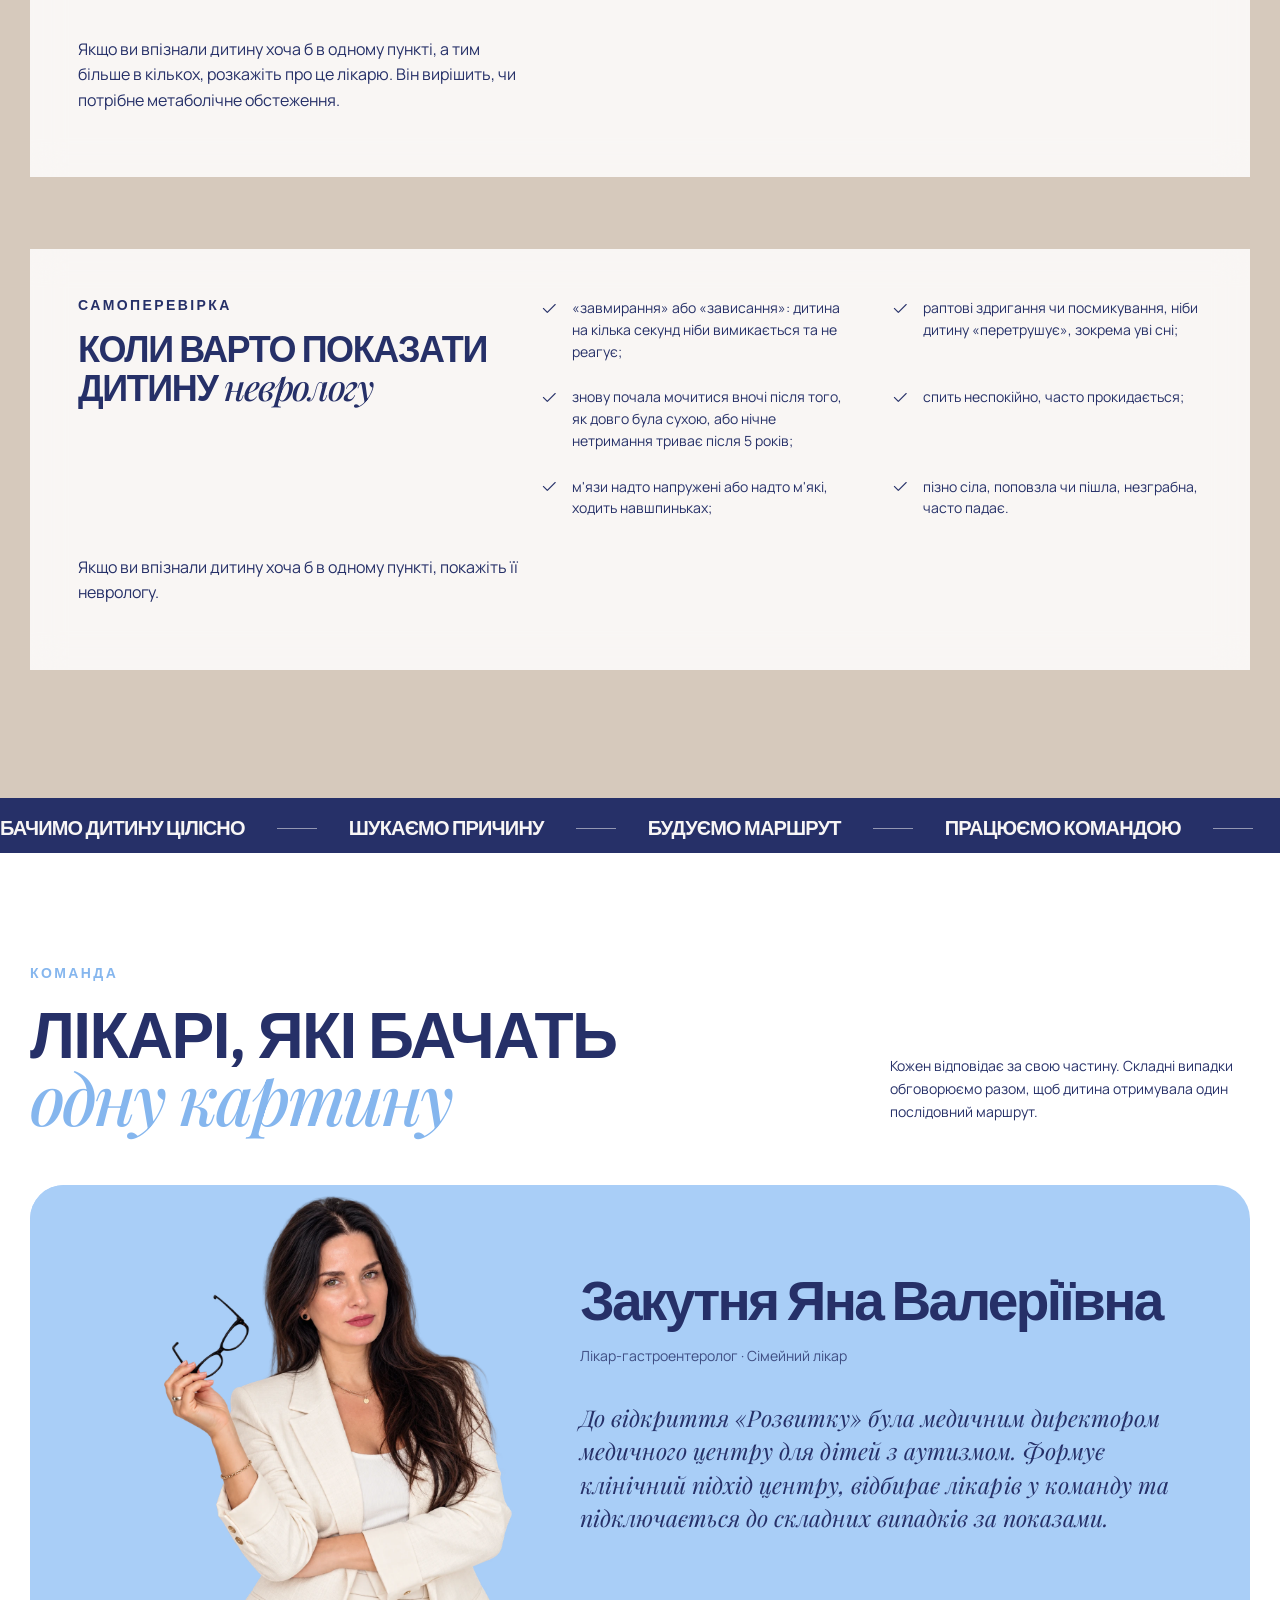
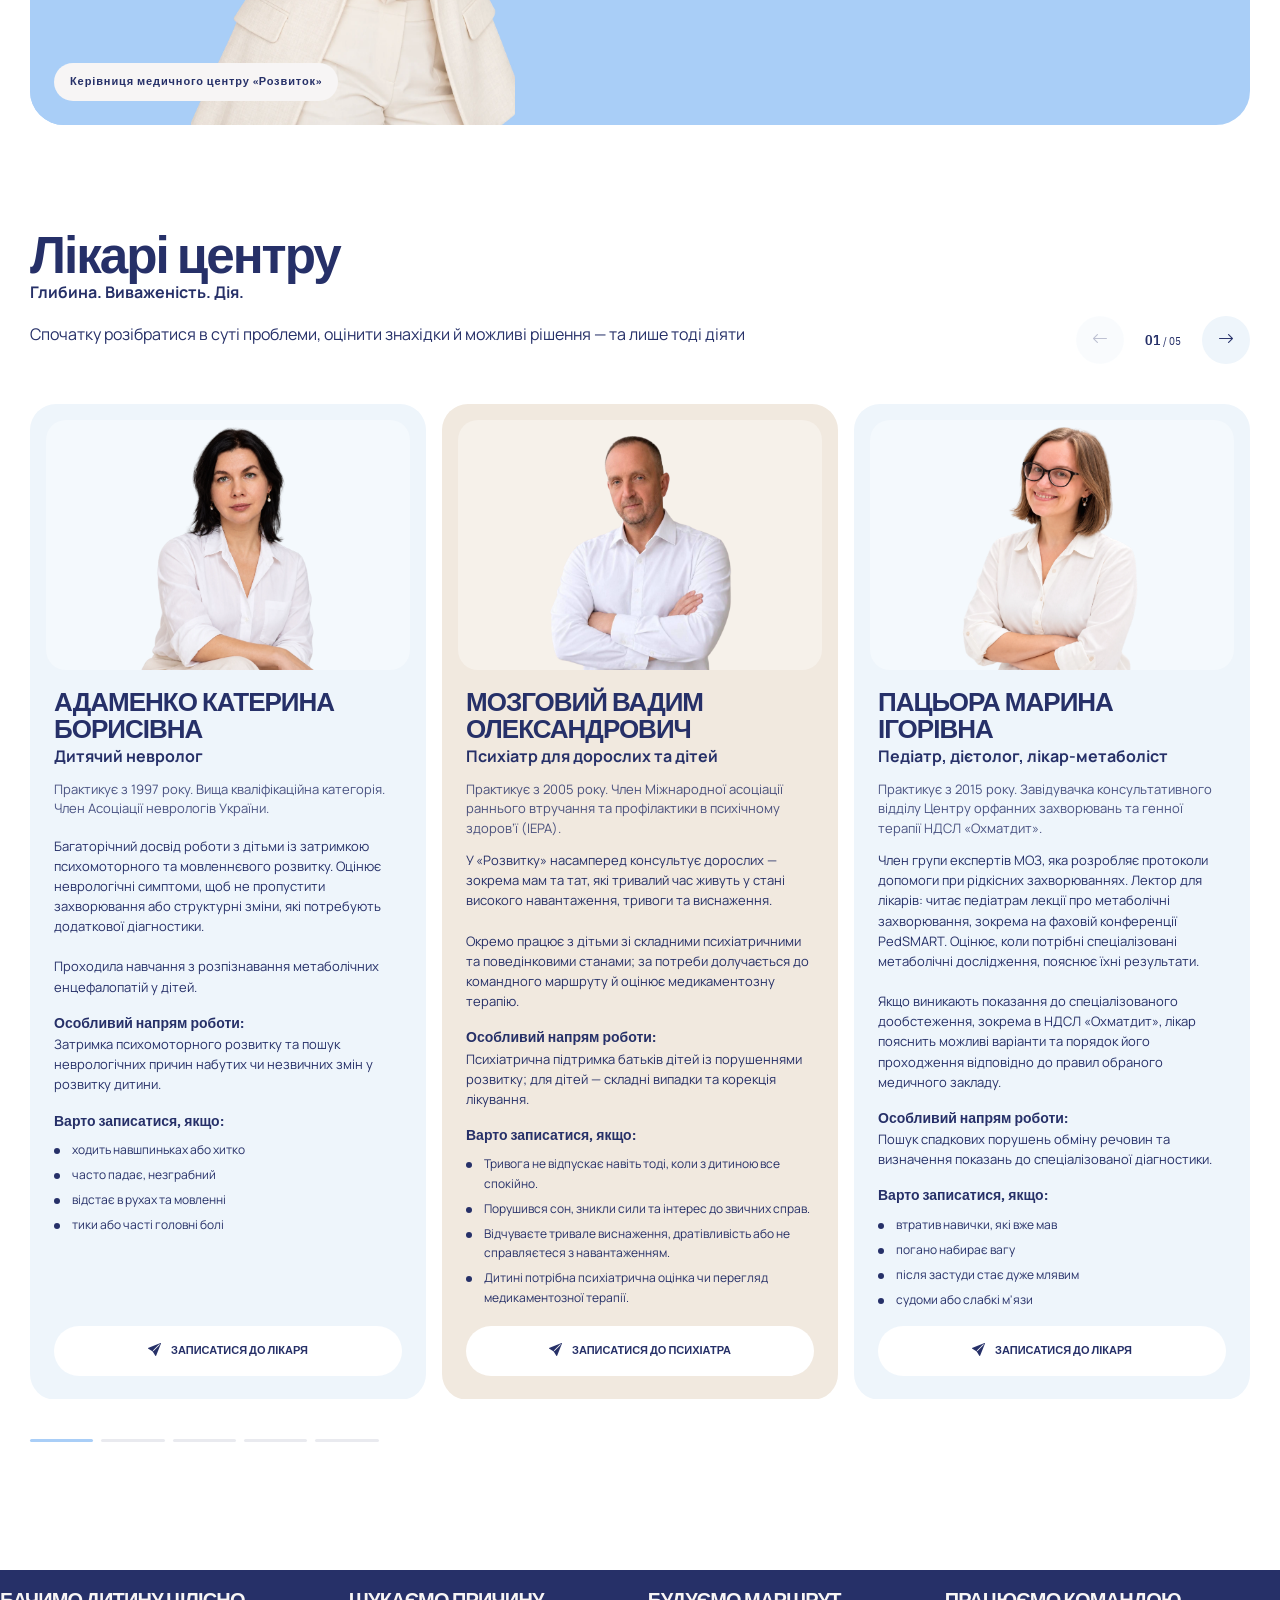
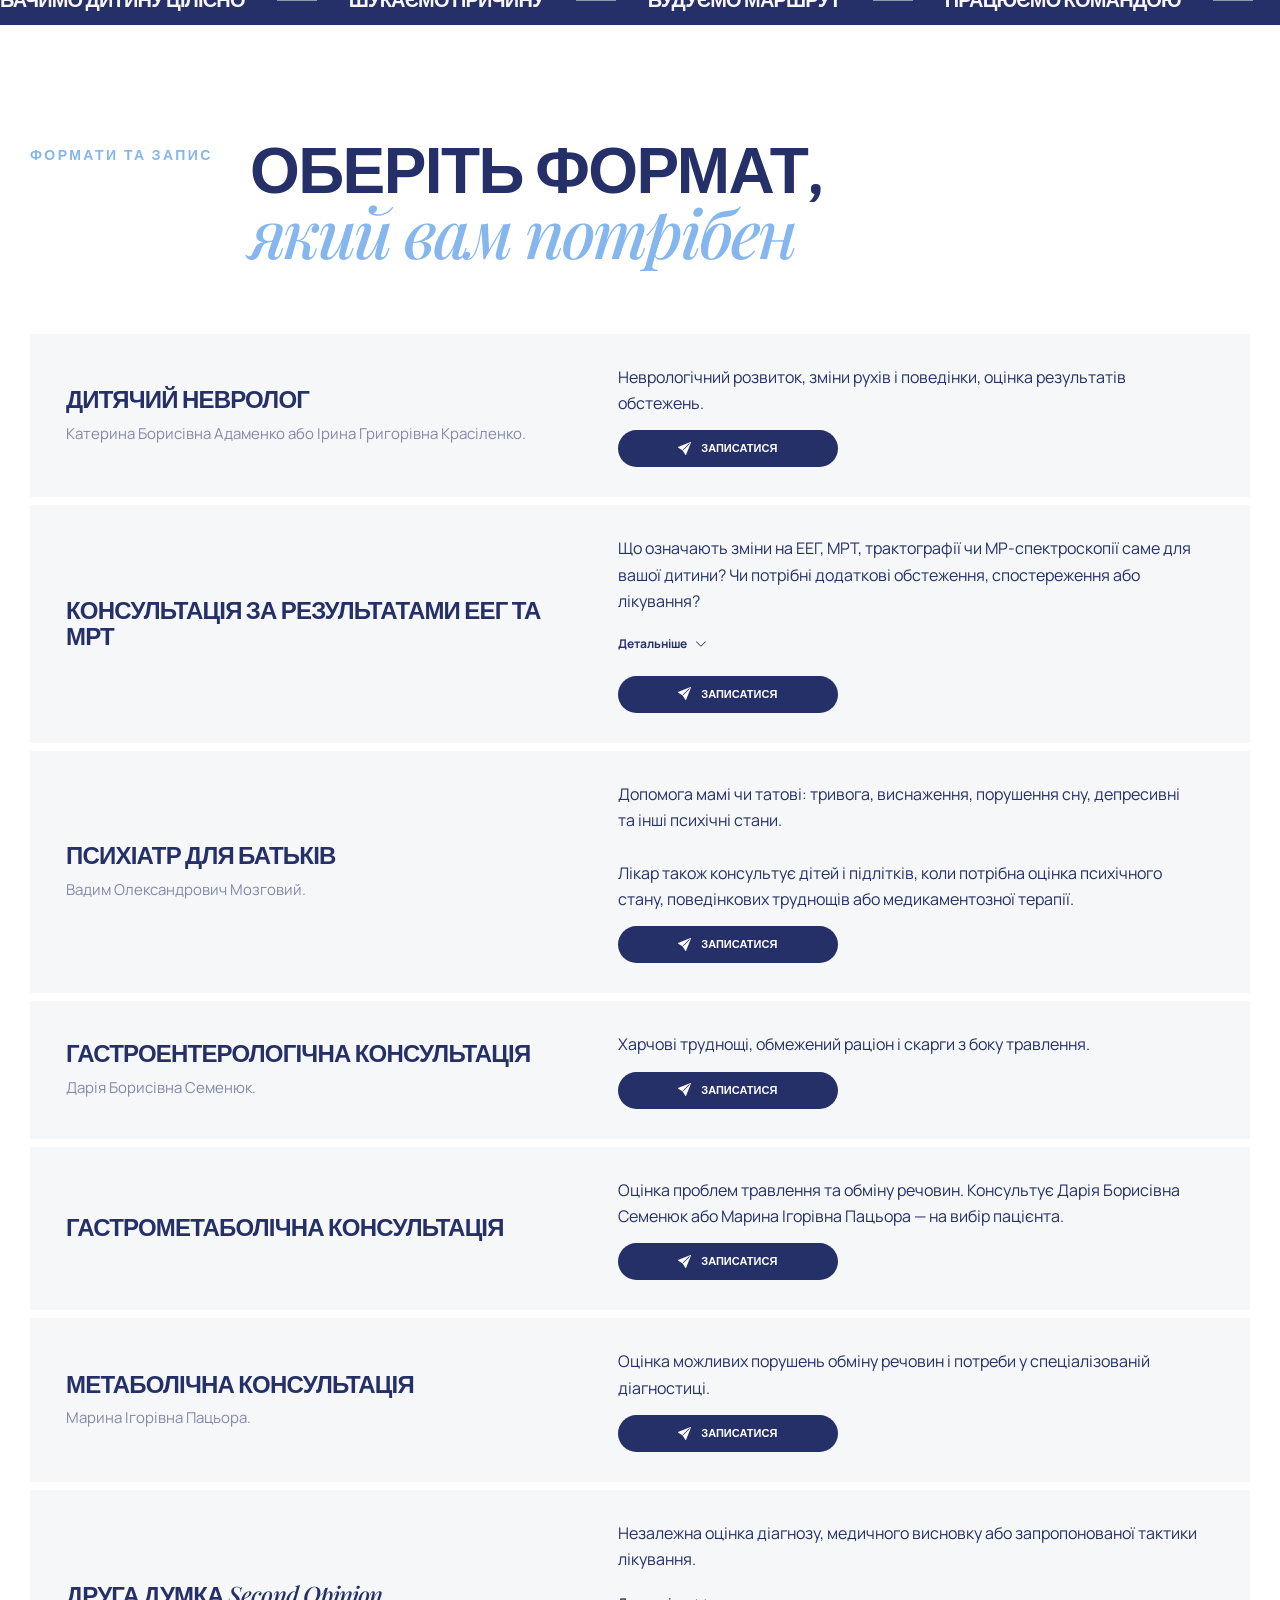
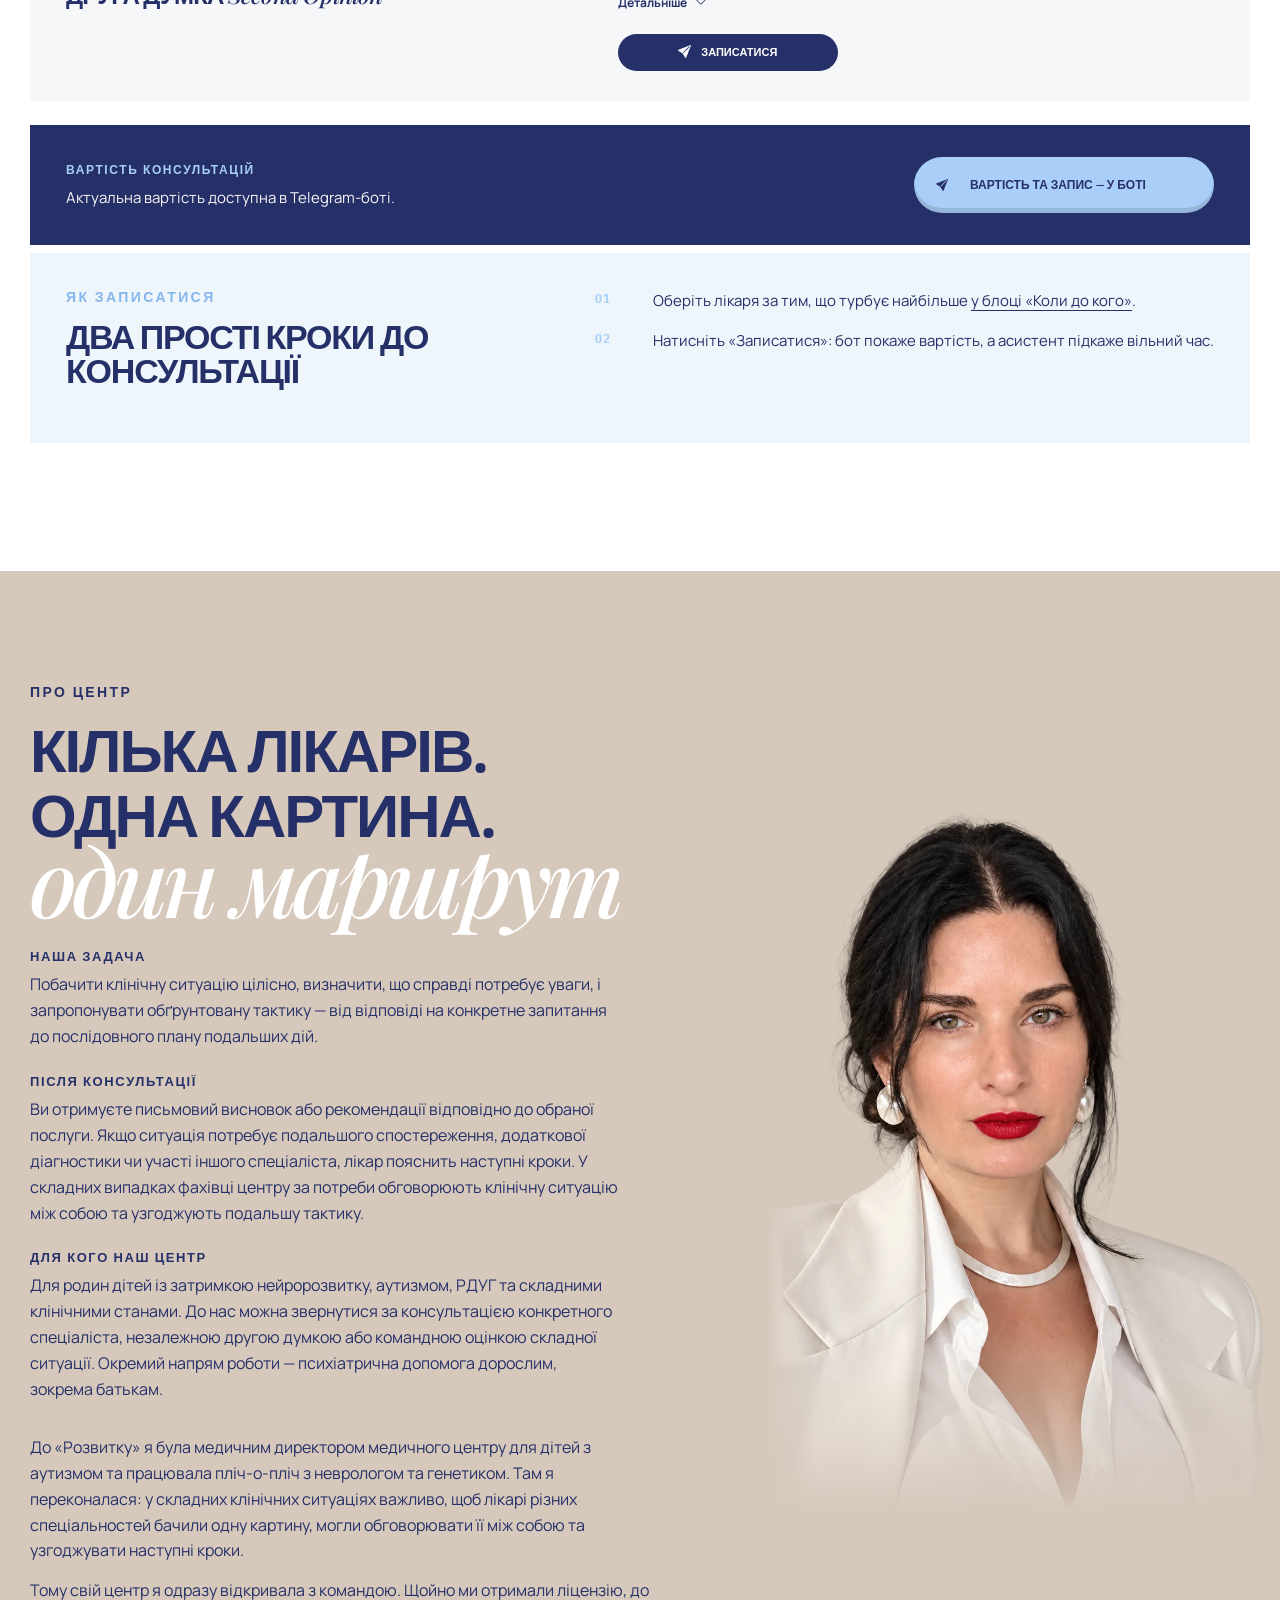
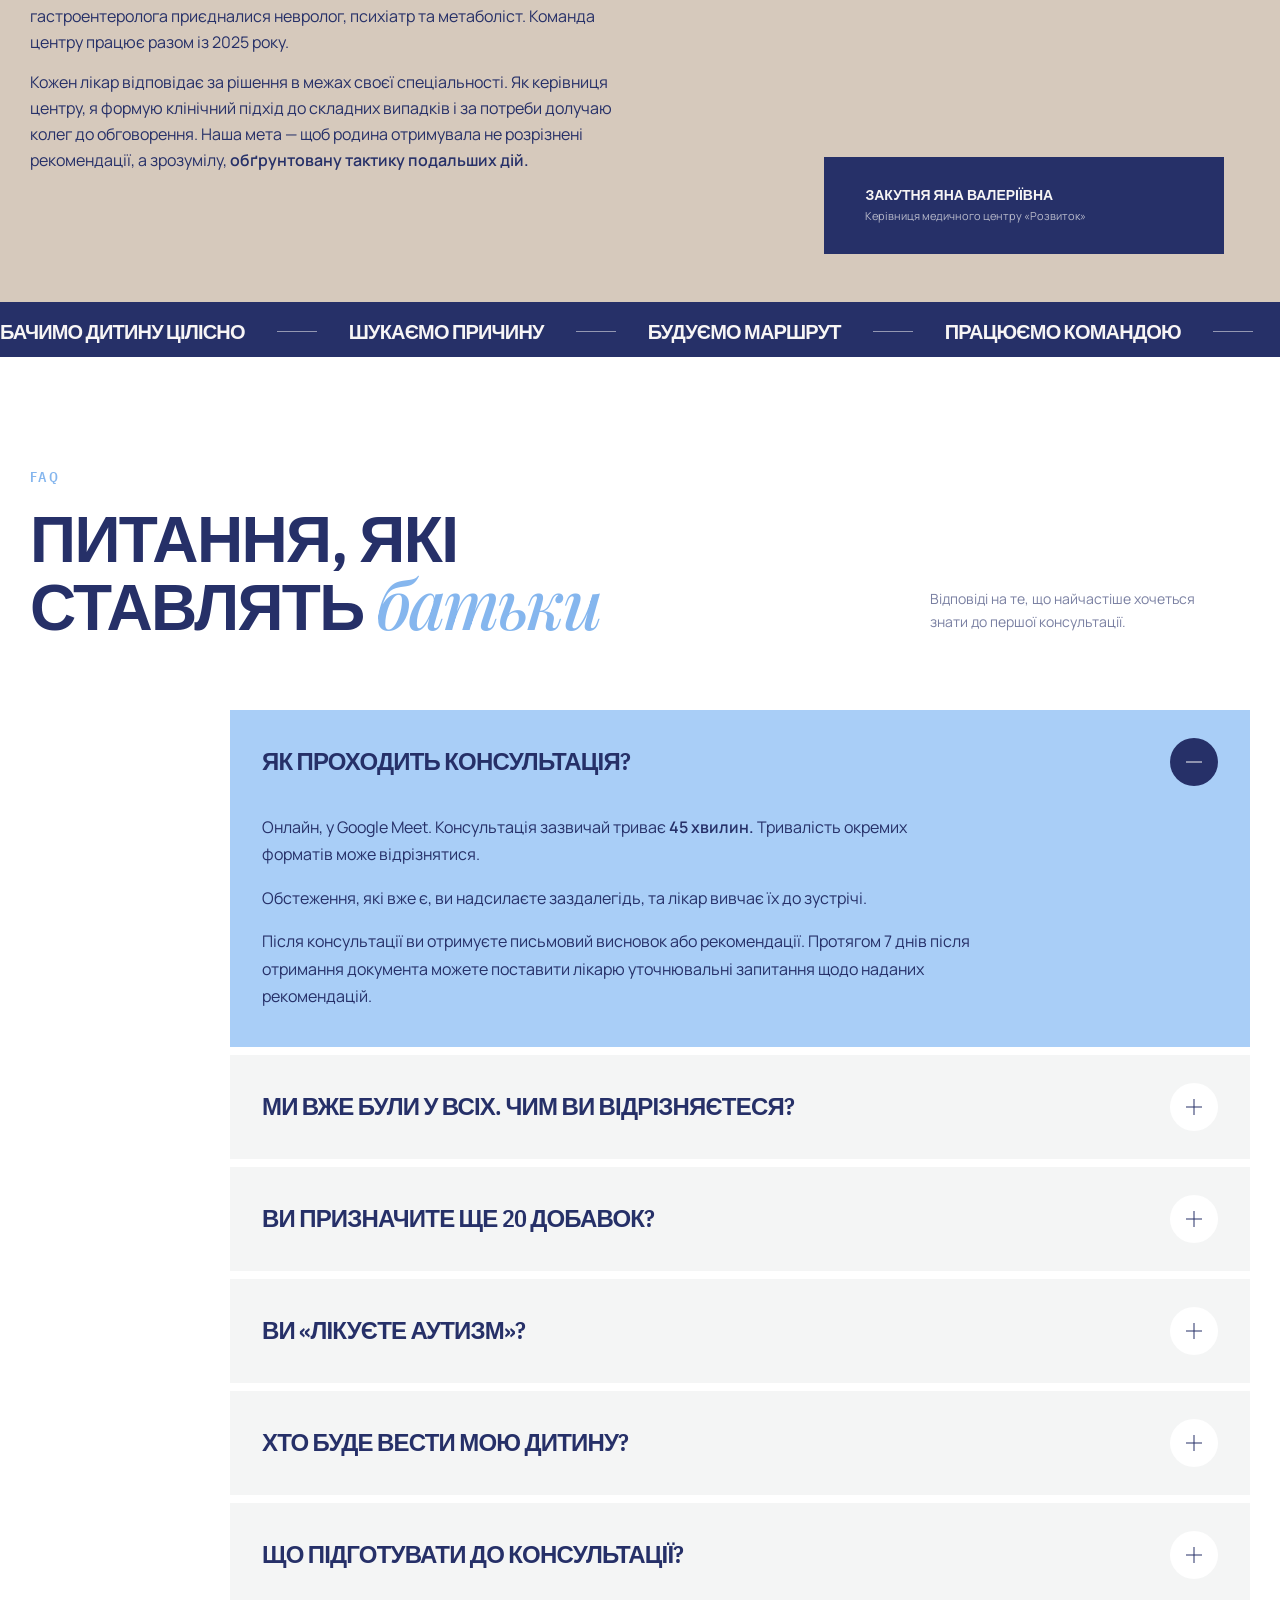
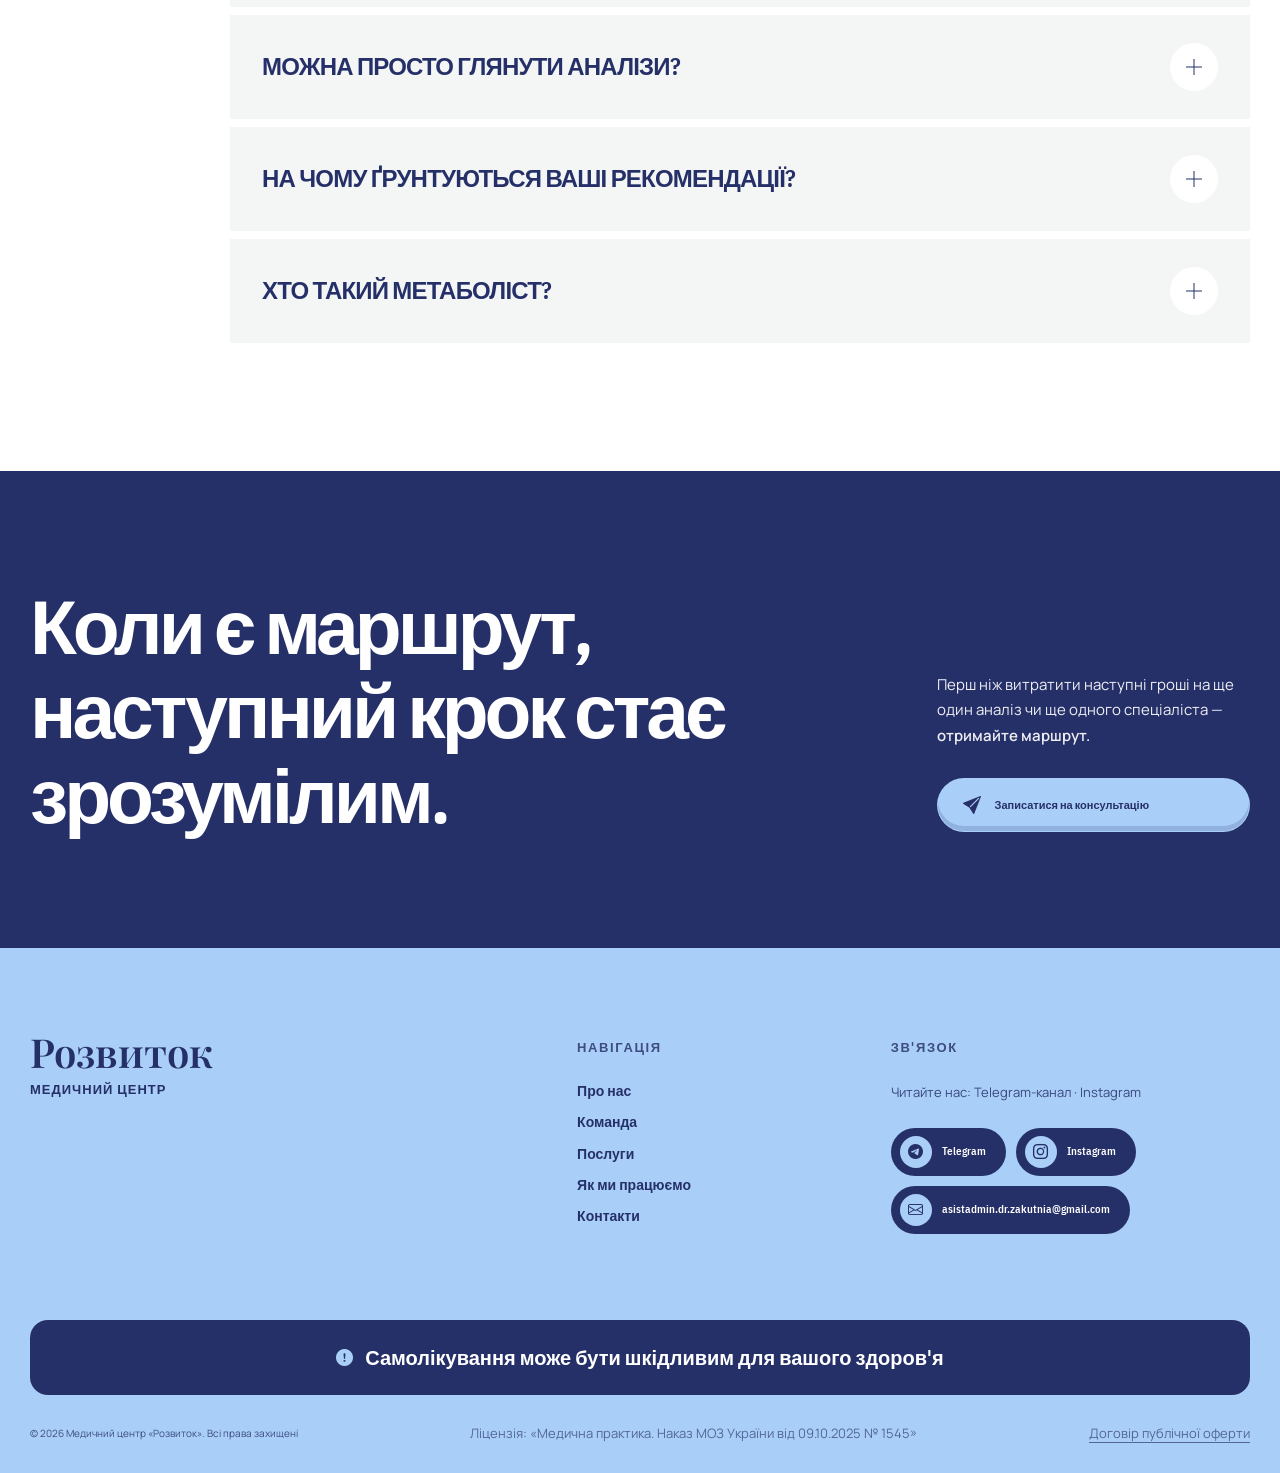
==== commit 31db8e63: "Add files via upload" ====
--- a/index.html
+++ b/index.html
@@ -1221,7 +1221,7 @@
                     <h3>Пацьора Марина Ігорівна</h3>
                     <b>Педіатр, дієтолог, лікар-метаболіст</b>
 
-                    <p class="team-card __speciality">
+                    <p class="team-card__speciality">
                       Практикує з 2015 року. Завідувачка консультативного
                       відділу Центру орфанних захворювань та генної терапії НДСЛ
                       «Охматдит».
--- a/style.css
+++ b/style.css
@@ -6870,3 +6870,17 @@
     padding-right: 14px;
   }
 }
+
+
+/* Team cards: compact, consistent proportions */
+.team-slider__track { align-items: stretch; }
+.team-card { min-height: 0; }
+.team-card__photo { height: 250px; flex: 0 0 250px; }
+.team-card__content { padding-top: 18px; }
+.team-card__bio { margin-top: 12px; line-height: 1.55; }
+.team-card__situations-title { margin-top: 15px; margin-bottom: 8px; }
+.team-card__situations { gap: 6px; margin-bottom: 16px; }
+.team-card__speciality { margin-top: 10px; }
+@media (max-width: 820px) {
+  .team-card__photo { height: 240px; flex-basis: 240px; }
+}
